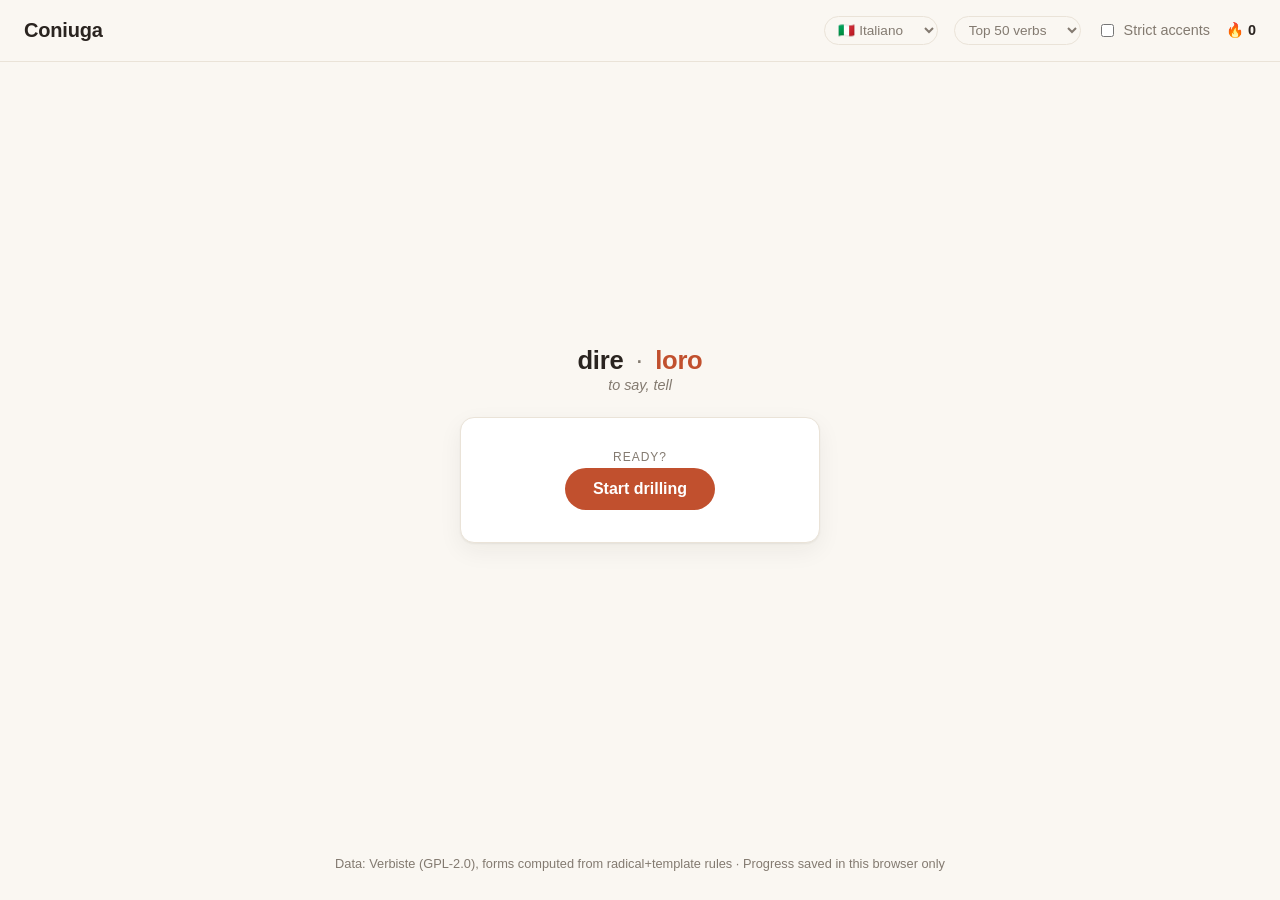
==== coniuga-standalone.html @ b165ce9a "Add Italian drill, verb-list-size tiers, and language dropdown - Italian: new data pipeline from Ver" ====
<!DOCTYPE html>
<html lang="en">
<head>
<meta charset="UTF-8">
<meta name="viewport" content="width=device-width, initial-scale=1.0">
<title>Coniuga — Italian Verb Drill</title>
<style>
:root {
  --bg: #faf7f2;
  --card: #ffffff;
  --ink: #2a2420;
  --muted: #837a70;
  --accent: #c1502e;
  --accent-ink: #ffffff;
  --good: #2f7d4f;
  --bad: #c1402e;
  --border: #eae3d8;
  --radius: 14px;
  --shadow: 0 1px 2px rgba(40,30,20,0.06), 0 8px 24px rgba(40,30,20,0.06);
}

@media (prefers-color-scheme: dark) {
  :root {
    --bg: #1c1815;
    --card: #262019;
    --ink: #f1ebe2;
    --muted: #a89a89;
    --accent: #e08a5c;
    --accent-ink: #221a12;
    --good: #6fbf8b;
    --bad: #e0725c;
    --border: #3a3128;
    --shadow: 0 1px 2px rgba(0,0,0,0.3), 0 8px 24px rgba(0,0,0,0.3);
  }
}

* { box-sizing: border-box; }

body {
  margin: 0;
  font-family: -apple-system, "Segoe UI", Roboto, Helvetica, Arial, sans-serif;
  background: var(--bg);
  color: var(--ink);
  min-height: 100vh;
  min-height: 100dvh;
  display: flex;
  flex-direction: column;
}

.topbar {
  display: flex;
  align-items: center;
  justify-content: space-between;
  padding: 1rem 1.5rem;
  border-bottom: 1px solid var(--border);
}

.topbar h1 {
  font-size: 1.25rem;
  margin: 0;
  letter-spacing: -0.01em;
}

.topbar-controls {
  display: flex;
  flex-wrap: wrap;
  align-items: center;
  justify-content: flex-end;
  gap: 0.5rem 1rem;
  font-size: 0.9rem;
}

.strict-toggle {
  display: flex;
  align-items: center;
  gap: 0.4rem;
  color: var(--muted);
  cursor: pointer;
  user-select: none;
}

.lang-switch,
.tier-select {
  color: var(--muted);
  background: transparent;
  border: 1px solid var(--border);
  border-radius: 999px;
  padding: 0.3rem 0.6rem;
  font-size: 0.85rem;
  font-family: inherit;
  cursor: pointer;
}

.lang-switch:hover,
.tier-select:hover {
  color: var(--accent);
  border-color: var(--accent);
}

.streak {
  font-weight: 600;
}

main#app {
  flex: 1;
  display: flex;
  align-items: center;
  justify-content: center;
  padding: 1.5rem;
}

@media (max-width: 600px) {
  main#app {
    align-items: flex-start;
    /* Anchoring near the top (instead of vertically centering) means the
       keyboard shrinking the viewport doesn't re-center everything and
       cause a jump. The extra top padding leaves room for the feedback
       banner, which floats above the header. */
    padding-top: 4.5rem;
  }
}

.stage {
  width: 100%;
  display: flex;
  flex-direction: column;
  align-items: center;
  gap: 1.5rem;
}

.session-header {
  position: relative;
  z-index: 2;
  width: 100%;
  max-width: 360px;
  text-align: center;
}

.header-main {
  font-size: 1.6rem;
  font-weight: 700;
  letter-spacing: -0.01em;
}

.header-dot {
  color: var(--muted);
  font-weight: 400;
  margin: 0 0.35rem;
}

#headerPronoun {
  color: var(--accent);
}

.header-english {
  font-size: 0.9rem;
  font-style: italic;
  margin-top: 0.15rem;
}

.card-wrap {
  position: relative;
  z-index: 1;
  width: 100%;
  max-width: 360px;
}

.card {
  background: var(--card);
  border: 1px solid var(--border);
  border-radius: var(--radius);
  box-shadow: var(--shadow);
  padding: 2rem 1.75rem;
  width: 100%;
  text-align: center;
}

.card.enter {
  animation: card-enter 0.32s ease both;
}

@keyframes card-enter {
  from {
    opacity: 0;
    transform: translateY(10px) scale(0.98);
  }
  to {
    opacity: 1;
    transform: translateY(0) scale(1);
  }
}

.eyebrow {
  text-transform: uppercase;
  letter-spacing: 0.08em;
  font-size: 0.75rem;
  color: var(--muted);
  margin: 0 0 0.25rem;
}

.card h2 {
  margin: 0 0 1.25rem;
  font-size: 2rem;
}

.muted { color: var(--muted); }
.small { font-size: 0.8rem; }

button.primary {
  background: var(--accent);
  color: var(--accent-ink);
  border: none;
  border-radius: 999px;
  padding: 0.75rem 1.75rem;
  font-size: 1rem;
  font-weight: 600;
  cursor: pointer;
  transition: transform 0.08s ease;
}

button.primary:hover { transform: translateY(-1px); }
button.primary:active { transform: translateY(0); }

#tenseLabel {
  font-size: 1.1rem;
  font-weight: 700;
  color: var(--ink);
  letter-spacing: 0;
  margin-bottom: 1.5rem;
}

#answerForm {
  display: flex;
  flex-direction: column;
  gap: 0.75rem;
}

#answerInput {
  width: 100%;
  font-size: 1.25rem;
  padding: 0.75rem 1rem;
  border-radius: 10px;
  border: 1px solid var(--border);
  background: var(--bg);
  color: var(--ink);
  text-align: center;
}

#checkBtn {
  width: 100%;
}

#answerInput:focus {
  outline: 2px solid var(--accent);
  outline-offset: 1px;
}

.feedback {
  position: absolute;
  left: 0;
  right: 0;
  top: 0;
  z-index: 0;
  padding: 0.85rem 1rem;
  border-radius: 10px;
  font-size: 1rem;
  font-weight: 600;
  text-align: center;
  box-shadow: var(--shadow);
}

/* Rests translated up by its own height + a 12px gap, so it always clears
   the header regardless of the header's rendered height. Starts at
   translateY(0) — flush with (behind) the header, since the header has a
   higher z-index — then rises to its resting spot above it. */
.feedback:not(.hidden) {
  animation: feedback-in 0.32s ease both;
}

@keyframes feedback-in {
  from {
    opacity: 0;
    transform: translateY(0);
  }
  60% {
    opacity: 1;
  }
  to {
    opacity: 1;
    transform: translateY(calc(-100% - 12px));
  }
}

.feedback.correct {
  background: color-mix(in srgb, var(--good) 22%, var(--card));
  color: var(--good);
}

.feedback.incorrect {
  background: color-mix(in srgb, var(--bad) 22%, var(--card));
  color: var(--bad);
}

.feedback .correction {
  display: block;
  font-weight: 400;
  color: var(--muted);
  margin-top: 0.35rem;
  font-size: 0.9rem;
}

.progress-dots {
  display: flex;
  justify-content: center;
  gap: 0.4rem;
  margin-top: 1.5rem;
}

.dot {
  width: 9px;
  height: 9px;
  border-radius: 50%;
  background: var(--border);
}

.dot.done-correct { background: var(--good); }
.dot.done-incorrect { background: var(--bad); }
.dot.current { background: var(--accent); }

.hidden { display: none !important; }

footer {
  text-align: center;
  padding: 1rem;
}
</style>
</head>
<body>
  <header class="topbar">
    <h1>Coniuga</h1>
    <div class="topbar-controls">
      <select id="langSwitch" class="lang-switch" aria-label="Language">
        <option value="index.html">🇪🇸 Español</option>
        <option value="index.fr.html">🇫🇷 Français</option>
        <option value="index.it.html" selected>🇮🇹 Italiano</option>
      </select>
      <select id="verbListSize" class="tier-select" aria-label="Verb list size">
        <option value="20">Top 20 verbs</option>
        <option value="50" selected>Top 50 verbs</option>
        <option value="100">Top 100 verbs</option>
      </select>
      <label class="strict-toggle">
        <input type="checkbox" id="strictAccents">
        Strict accents
      </label>
      <span id="streak" class="streak" title="Current correct streak">🔥 0</span>
    </div>
  </header>

  <main id="app">
    <div class="stage">
      <div class="session-header">
        <div id="feedback" class="feedback hidden"></div>
        <div class="header-main">
          <span id="headerVerb"></span>
          <span class="header-dot">·</span>
          <span id="headerPronoun"></span>
        </div>
        <div id="headerEnglish" class="header-english muted"></div>
      </div>

      <div class="card-wrap">
        <section id="roundIntro" class="card">
          <p class="eyebrow">Ready?</p>
          <button id="startRoundBtn" class="primary">Start drilling</button>
        </section>

        <section id="drill" class="card hidden">
          <p class="eyebrow" id="tenseLabel">Presente</p>
          <form id="answerForm" autocomplete="off">
            <input id="answerInput" type="text" placeholder="Type the conjugation…" autocomplete="off" autocapitalize="off" spellcheck="false">
            <button type="submit" class="primary" id="checkBtn">Check</button>
          </form>
          <div class="progress-dots" id="progressDots"></div>
        </section>

        <section id="roundSummary" class="card hidden">
          <h2>Round complete</h2>
          <p id="summaryLine" class="muted"></p>
          <button id="nextRoundBtn" class="primary">Next verb</button>
        </section>
      </div>
    </div>
  </main>

  <footer>
    <p class="muted small">Data: Verbiste (GPL-2.0), forms computed from radical+template rules · Progress saved in this browser only</p>
  </footer>


<script>
window.EMBEDDED_VERB_DATA = {"generatedFrom":"Verbiste (github.com/RemiCardona/verbiste, GPL-2.0) - forms computed from radical+template rules","verbs":[{"infinitive":"essere","english":"to be","rank":1,"gerund":"essendo","participle":"stato","forms":{"Indicativo":{"Presente":{"1s":"sono","2s":"sei","3s":"è","1p":"siamo","2p":"siete","3p":"sono"},"Imperfetto":{"1s":"ero","2s":"eri","3s":"era","1p":"eravamo","2p":"eravate","3p":"erano"},"Futuro":{"1s":"sarò","2s":"sarai","3s":"sarà","1p":"saremo","2p":"sarete","3p":"saranno"},"Condizionale":{"1s":"sarei","2s":"saresti","3s":"sarebbe","1p":"saremmo","2p":"sareste","3p":"sarebbero"},"Passato prossimo":{"1s":"sono stato","2s":"sei stato","3s":"è stato","1p":"siamo stati","2p":"siete stati","3p":"sono stati"}}}},{"infinitive":"avere","english":"to have","rank":2,"gerund":"avendo","participle":"avuto","forms":{"Indicativo":{"Presente":{"1s":"ho","2s":"hai","3s":"ha","1p":"abbiamo","2p":"avete","3p":"hanno"},"Imperfetto":{"1s":"avevo","2s":"avevi","3s":"aveva","1p":"avevamo","2p":"avevate","3p":"avevano"},"Futuro":{"1s":"avrò","2s":"avrai","3s":"avrà","1p":"avremo","2p":"avrete","3p":"avranno"},"Condizionale":{"1s":"avrei","2s":"avresti","3s":"avrebbe","1p":"avremmo","2p":"avreste","3p":"avrebbero"},"Passato prossimo":{"1s":"ho avuto","2s":"hai avuto","3s":"ha avuto","1p":"abbiamo avuto","2p":"avete avuto","3p":"hanno avuto"}}}},{"infinitive":"fare","english":"to do, make","rank":3,"gerund":"facendo","participle":"fatto","forms":{"Indicativo":{"Presente":{"1s":"faccio","2s":"fai","3s":"fa","1p":"facciamo","2p":"fate","3p":"fanno"},"Imperfetto":{"1s":"facevo","2s":"facevi","3s":"faceva","1p":"facevamo","2p":"facevate","3p":"facevano"},"Futuro":{"1s":"farò","2s":"farai","3s":"farà","1p":"faremo","2p":"farete","3p":"faranno"},"Condizionale":{"1s":"farei","2s":"faresti","3s":"farebbe","1p":"faremmo","2p":"fareste","3p":"farebbero"},"Passato prossimo":{"1s":"ho fatto","2s":"hai fatto","3s":"ha fatto","1p":"abbiamo fatto","2p":"avete fatto","3p":"hanno fatto"}}}},{"infinitive":"andare","english":"to go","rank":4,"gerund":"andando","participle":"andato","forms":{"Indicativo":{"Presente":{"1s":"vado","2s":"vai","3s":"va","1p":"andiamo","2p":"andate","3p":"vanno"},"Imperfetto":{"1s":"andavo","2s":"andavi","3s":"andava","1p":"andavamo","2p":"andavate","3p":"andavano"},"Futuro":{"1s":"andrò","2s":"andrai","3s":"andrà","1p":"andremo","2p":"andrete","3p":"andranno"},"Condizionale":{"1s":"andrei","2s":"andresti","3s":"andrebbe","1p":"andremmo","2p":"andreste","3p":"andrebbero"},"Passato prossimo":{"1s":"sono andato","2s":"sei andato","3s":"è andato","1p":"siamo andati","2p":"siete andati","3p":"sono andati"}}}},{"infinitive":"potere","english":"to be able to, can","rank":5,"gerund":"potendo","participle":"potuto","forms":{"Indicativo":{"Presente":{"1s":"posso","2s":"puoi","3s":"può","1p":"possiamo","2p":"potete","3p":"possono"},"Imperfetto":{"1s":"potevo","2s":"potevi","3s":"poteva","1p":"potevamo","2p":"potevate","3p":"potevano"},"Futuro":{"1s":"potrò","2s":"potrai","3s":"potrà","1p":"potremo","2p":"potrete","3p":"potranno"},"Condizionale":{"1s":"potrei","2s":"potresti","3s":"potrebbe","1p":"potremmo","2p":"potreste","3p":"potrebbero"},"Passato prossimo":{"1s":"ho potuto","2s":"hai potuto","3s":"ha potuto","1p":"abbiamo potuto","2p":"avete potuto","3p":"hanno potuto"}}}},{"infinitive":"volere","english":"to want","rank":6,"gerund":"volendo","participle":"voluto","forms":{"Indicativo":{"Presente":{"1s":"voglio","2s":"vuoi","3s":"vuole","1p":"vogliamo","2p":"volete","3p":"vogliono"},"Imperfetto":{"1s":"volevo","2s":"volevi","3s":"voleva","1p":"volevamo","2p":"volevate","3p":"volevano"},"Futuro":{"1s":"vvorrò","2s":"vvorrai","3s":"vvorrà","1p":"vvorremo","2p":"vvorrete","3p":"vvorranno"},"Condizionale":{"1s":"vorrei","2s":"vorresti","3s":"vorrebbe","1p":"vorremmo","2p":"vorreste","3p":"vorrebbero"},"Passato prossimo":{"1s":"ho voluto","2s":"hai voluto","3s":"ha voluto","1p":"abbiamo voluto","2p":"avete voluto","3p":"hanno voluto"}}}},{"infinitive":"dovere","english":"to have to, must","rank":7,"gerund":"dovendo","participle":"dovuto","forms":{"Indicativo":{"Presente":{"1s":"devo","2s":"devi","3s":"deve","1p":"dobbiamo","2p":"dovete","3p":"devono"},"Imperfetto":{"1s":"dovevo","2s":"dovevi","3s":"doveva","1p":"dovevamo","2p":"dovevate","3p":"dovevano"},"Futuro":{"1s":"dovrò","2s":"dovrai","3s":"dovrà","1p":"dovremo","2p":"dovrete","3p":"dovranno"},"Condizionale":{"1s":"dovrei","2s":"dovresti","3s":"dovrebbe","1p":"dovremmo","2p":"dovreste","3p":"dovrebbero"},"Passato prossimo":{"1s":"ho dovuto","2s":"hai dovuto","3s":"ha dovuto","1p":"abbiamo dovuto","2p":"avete dovuto","3p":"hanno dovuto"}}}},{"infinitive":"sapere","english":"to know (a fact)","rank":8,"gerund":"sapendo","participle":"saputo","forms":{"Indicativo":{"Presente":{"1s":"so","2s":"sai","3s":"sa","1p":"sappiamo","2p":"sapete","3p":"sanno"},"Imperfetto":{"1s":"sapevo","2s":"sapevi","3s":"sapeva","1p":"sapevamo","2p":"sapevate","3p":"sapevano"},"Futuro":{"1s":"saprò","2s":"saprai","3s":"saprà","1p":"sapremo","2p":"saprete","3p":"sapranno"},"Condizionale":{"1s":"saprei","2s":"sapresti","3s":"saprebbe","1p":"sapremmo","2p":"sapreste","3p":"saprebbero"},"Passato prossimo":{"1s":"ho saputo","2s":"hai saputo","3s":"ha saputo","1p":"abbiamo saputo","2p":"avete saputo","3p":"hanno saputo"}}}},{"infinitive":"dire","english":"to say, tell","rank":9,"gerund":"dicendo","participle":"detto","forms":{"Indicativo":{"Presente":{"1s":"dico","2s":"dici","3s":"dice","1p":"diciamo","2p":"dite","3p":"dicono"},"Imperfetto":{"1s":"dicevo","2s":"dicevi","3s":"diceva","1p":"dicevamo","2p":"dicevate","3p":"dicevano"},"Futuro":{"1s":"dirò","2s":"dirai","3s":"dirà","1p":"diremo","2p":"direte","3p":"diranno"},"Condizionale":{"1s":"direi","2s":"diresti","3s":"direbbe","1p":"diremmo","2p":"direste","3p":"direbbero"},"Passato prossimo":{"1s":"ho detto","2s":"hai detto","3s":"ha detto","1p":"abbiamo detto","2p":"avete detto","3p":"hanno detto"}}}},{"infinitive":"dare","english":"to give","rank":10,"gerund":"dando","participle":"dato","forms":{"Indicativo":{"Presente":{"1s":"do","2s":"dai","3s":"dà","1p":"diamo","2p":"date","3p":"dànno"},"Imperfetto":{"1s":"davo","2s":"davi","3s":"dava","1p":"davamo","2p":"davate","3p":"davano"},"Futuro":{"1s":"darò","2s":"darai","3s":"darà","1p":"daremo","2p":"darete","3p":"daranno"},"Condizionale":{"1s":"darei","2s":"daresti","3s":"darebbe","1p":"daremmo","2p":"dareste","3p":"darebbero"},"Passato prossimo":{"1s":"ho dato","2s":"hai dato","3s":"ha dato","1p":"abbiamo dato","2p":"avete dato","3p":"hanno dato"}}}},{"infinitive":"stare","english":"to stay, be (state)","rank":11,"gerund":"stando","participle":"stato","forms":{"Indicativo":{"Presente":{"1s":"sto","2s":"stai","3s":"sta","1p":"stiamo","2p":"state","3p":"stanno"},"Imperfetto":{"1s":"stavo","2s":"stavi","3s":"stava","1p":"stavamo","2p":"stavate","3p":"stavano"},"Futuro":{"1s":"starò","2s":"starai","3s":"starà","1p":"staremo","2p":"starete","3p":"staranno"},"Condizionale":{"1s":"starei","2s":"staresti","3s":"starebbe","1p":"staremmo","2p":"stareste","3p":"starebbero"},"Passato prossimo":{"1s":"ho stato","2s":"hai stato","3s":"ha stato","1p":"abbiamo stato","2p":"avete stato","3p":"hanno stato"}}}},{"infinitive":"vedere","english":"to see","rank":12,"gerund":"vedendo","participle":"veduto","forms":{"Indicativo":{"Presente":{"1s":"vedo","2s":"vedi","3s":"vede","1p":"vediamo","2p":"vedete","3p":"vedono"},"Imperfetto":{"1s":"vedevo","2s":"vedevi","3s":"vedeva","1p":"vedevamo","2p":"vedevate","3p":"vedevano"},"Futuro":{"1s":"vederò","2s":"vederai","3s":"vederà","1p":"vederemo","2p":"vederete","3p":"vederanno"},"Condizionale":{"1s":"vedrei","2s":"vedresti","3s":"vedrebbe","1p":"vedremmo","2p":"vedreste","3p":"vedrebbero"},"Passato prossimo":{"1s":"ho veduto","2s":"hai veduto","3s":"ha veduto","1p":"abbiamo veduto","2p":"avete veduto","3p":"hanno veduto"}}}},{"infinitive":"venire","english":"to come","rank":13,"gerund":"venendo","participle":"venuto","forms":{"Indicativo":{"Presente":{"1s":"vengo","2s":"vieni","3s":"viene","1p":"veniamo","2p":"venite","3p":"vengono"},"Imperfetto":{"1s":"venivo","2s":"venivi","3s":"veniva","1p":"venivamo","2p":"venivate","3p":"venivano"},"Futuro":{"1s":"verrò","2s":"verrai","3s":"verrà","1p":"verremo","2p":"verrete","3p":"verranno"},"Condizionale":{"1s":"verrei","2s":"verresti","3s":"verrebbe","1p":"verremmo","2p":"verreste","3p":"verrebbero"},"Passato prossimo":{"1s":"sono venuto","2s":"sei venuto","3s":"è venuto","1p":"siamo venuti","2p":"siete venuti","3p":"sono venuti"}}}},{"infinitive":"uscire","english":"to go out, leave","rank":14,"gerund":"uscendo","participle":"uscito","forms":{"Indicativo":{"Presente":{"1s":"esco","2s":"esci","3s":"esce","1p":"usciamo","2p":"uscite","3p":"escono"},"Imperfetto":{"1s":"uscivo","2s":"uscivi","3s":"usciva","1p":"uscivamo","2p":"uscivate","3p":"uscivano"},"Futuro":{"1s":"uscirò","2s":"uscirai","3s":"uscirà","1p":"usciremo","2p":"uscirete","3p":"usciranno"},"Condizionale":{"1s":"uscirei","2s":"usciresti","3s":"uscirebbe","1p":"usciremmo","2p":"uscireste","3p":"uscirebbero"},"Passato prossimo":{"1s":"sono uscito","2s":"sei uscito","3s":"è uscito","1p":"siamo usciti","2p":"siete usciti","3p":"sono usciti"}}}},{"infinitive":"parlare","english":"to speak","rank":15,"gerund":"parlando","participle":"parlato","forms":{"Indicativo":{"Presente":{"1s":"parlo","2s":"parli","3s":"parla","1p":"parliamo","2p":"parlate","3p":"parlano"},"Imperfetto":{"1s":"parlavo","2s":"parlavi","3s":"parlava","1p":"parlavamo","2p":"parlavate","3p":"parlavano"},"Futuro":{"1s":"parlerò","2s":"parlerai","3s":"parlerà","1p":"parleremo","2p":"parlerete","3p":"parleranno"},"Condizionale":{"1s":"parlerei","2s":"parleresti","3s":"parlerebbe","1p":"parleremmo","2p":"parlereste","3p":"parlerebbero"},"Passato prossimo":{"1s":"ho parlato","2s":"hai parlato","3s":"ha parlato","1p":"abbiamo parlato","2p":"avete parlato","3p":"hanno parlato"}}}},{"infinitive":"mettere","english":"to put, place","rank":16,"gerund":"mettendo","participle":"messo","forms":{"Indicativo":{"Presente":{"1s":"metto","2s":"metti","3s":"mette","1p":"mettiamo","2p":"mettete","3p":"mettono"},"Imperfetto":{"1s":"mettevo","2s":"mettevi","3s":"metteva","1p":"mettevamo","2p":"mettevate","3p":"mettevano"},"Futuro":{"1s":"metterò","2s":"metterai","3s":"metterà","1p":"metteremo","2p":"metterete","3p":"metteranno"},"Condizionale":{"1s":"metterei","2s":"metteresti","3s":"metterebbe","1p":"metteremmo","2p":"mettereste","3p":"metterebbero"},"Passato prossimo":{"1s":"ho messo","2s":"hai messo","3s":"ha messo","1p":"abbiamo messo","2p":"avete messo","3p":"hanno messo"}}}},{"infinitive":"prendere","english":"to take","rank":17,"gerund":"prendendo","participle":"preso","forms":{"Indicativo":{"Presente":{"1s":"prendo","2s":"prendi","3s":"prende","1p":"prendiamo","2p":"prendete","3p":"prendono"},"Imperfetto":{"1s":"prendevo","2s":"prendevi","3s":"prendeva","1p":"prendevamo","2p":"prendevate","3p":"prendevano"},"Futuro":{"1s":"prenderò","2s":"prenderai","3s":"prenderà","1p":"prenderemo","2p":"prenderete","3p":"prenderanno"},"Condizionale":{"1s":"prenderei","2s":"prenderesti","3s":"prenderebbe","1p":"prenderemmo","2p":"prendereste","3p":"prenderebbero"},"Passato prossimo":{"1s":"ho preso","2s":"hai preso","3s":"ha preso","1p":"abbiamo preso","2p":"avete preso","3p":"hanno preso"}}}},{"infinitive":"credere","english":"to believe","rank":18,"gerund":"credendo","participle":"creduto","forms":{"Indicativo":{"Presente":{"1s":"credo","2s":"credi","3s":"crede","1p":"crediamo","2p":"credete","3p":"credono"},"Imperfetto":{"1s":"credevo","2s":"credevi","3s":"credeva","1p":"credevamo","2p":"credevate","3p":"credevano"},"Futuro":{"1s":"crederò","2s":"crederai","3s":"crederà","1p":"crederemo","2p":"crederete","3p":"crederanno"},"Condizionale":{"1s":"crederei","2s":"crederesti","3s":"crederebbe","1p":"crederemmo","2p":"credereste","3p":"crederebbero"},"Passato prossimo":{"1s":"ho creduto","2s":"hai creduto","3s":"ha creduto","1p":"abbiamo creduto","2p":"avete creduto","3p":"hanno creduto"}}}},{"infinitive":"sentire","english":"to feel, hear","rank":19,"gerund":"sentendo","participle":"sentito","forms":{"Indicativo":{"Presente":{"1s":"sento","2s":"senti","3s":"sente","1p":"sentiamo","2p":"sentite","3p":"sentono"},"Imperfetto":{"1s":"sentivo","2s":"sentivi","3s":"sentiva","1p":"sentivamo","2p":"sentivate","3p":"sentivano"},"Futuro":{"1s":"sentirò","2s":"sentirai","3s":"sentirà","1p":"sentiremo","2p":"sentirete","3p":"sentiranno"},"Condizionale":{"1s":"sentirei","2s":"sentiresti","3s":"sentirebbe","1p":"sentiremmo","2p":"sentireste","3p":"sentirebbero"},"Passato prossimo":{"1s":"ho sentito","2s":"hai sentito","3s":"ha sentito","1p":"abbiamo sentito","2p":"avete sentito","3p":"hanno sentito"}}}},{"infinitive":"capire","english":"to understand","rank":20,"gerund":"capendo","participle":"capito","forms":{"Indicativo":{"Presente":{"1s":"capisco","2s":"capisci","3s":"capisce","1p":"capiamo","2p":"capite","3p":"capiscono"},"Imperfetto":{"1s":"capivo","2s":"capivi","3s":"capiva","1p":"capivamo","2p":"capivate","3p":"capivano"},"Futuro":{"1s":"capirò","2s":"capirai","3s":"capirà","1p":"capiremo","2p":"capirete","3p":"capiranno"},"Condizionale":{"1s":"capirei","2s":"capiresti","3s":"capirebbe","1p":"capiremmo","2p":"capireste","3p":"capirebbero"},"Passato prossimo":{"1s":"ho capito","2s":"hai capito","3s":"ha capito","1p":"abbiamo capito","2p":"avete capito","3p":"hanno capito"}}}},{"infinitive":"accendere","english":"to turn on, light","rank":21,"gerund":"accendendo","participle":"acceso","forms":{"Indicativo":{"Presente":{"1s":"accendo","2s":"accendi","3s":"accende","1p":"accendiamo","2p":"accendete","3p":"accendono"},"Imperfetto":{"1s":"accendevo","2s":"accendevi","3s":"accendeva","1p":"accendevamo","2p":"accendevate","3p":"accendevano"},"Futuro":{"1s":"accenderò","2s":"accenderai","3s":"accenderà","1p":"accenderemo","2p":"accenderete","3p":"accenderanno"},"Condizionale":{"1s":"accenderei","2s":"accenderesti","3s":"accenderebbe","1p":"accenderemmo","2p":"accendereste","3p":"accenderebbero"},"Passato prossimo":{"1s":"ho acceso","2s":"hai acceso","3s":"ha acceso","1p":"abbiamo acceso","2p":"avete acceso","3p":"hanno acceso"}}}},{"infinitive":"tenere","english":"to hold, keep","rank":22,"gerund":"tenendo","participle":"tenuto","forms":{"Indicativo":{"Presente":{"1s":"tengo","2s":"tieni","3s":"tiene","1p":"teniamo","2p":"tenete","3p":"tengono"},"Imperfetto":{"1s":"tenevo","2s":"tenevi","3s":"teneva","1p":"tenevamo","2p":"tenevate","3p":"tenevano"},"Futuro":{"1s":"terrò","2s":"terrai","3s":"terrà","1p":"terremo","2p":"terrete","3p":"terranno"},"Condizionale":{"1s":"terrei","2s":"terresti","3s":"terrebbe","1p":"terremmo","2p":"terreste","3p":"terrebbero"},"Passato prossimo":{"1s":"ho tenuto","2s":"hai tenuto","3s":"ha tenuto","1p":"abbiamo tenuto","2p":"avete tenuto","3p":"hanno tenuto"}}}},{"infinitive":"tornare","english":"to return, go back","rank":23,"gerund":"tornando","participle":"tornato","forms":{"Indicativo":{"Presente":{"1s":"torno","2s":"torni","3s":"torna","1p":"torniamo","2p":"tornate","3p":"tornano"},"Imperfetto":{"1s":"tornavo","2s":"tornavi","3s":"tornava","1p":"tornavamo","2p":"tornavate","3p":"tornavano"},"Futuro":{"1s":"tornerò","2s":"tornerai","3s":"tornerà","1p":"torneremo","2p":"tornerete","3p":"torneranno"},"Condizionale":{"1s":"tornerei","2s":"torneresti","3s":"tornerebbe","1p":"torneremmo","2p":"tornereste","3p":"tornerebbero"},"Passato prossimo":{"1s":"sono tornato","2s":"sei tornato","3s":"è tornato","1p":"siamo tornati","2p":"siete tornati","3p":"sono tornati"}}}},{"infinitive":"arrivare","english":"to arrive","rank":24,"gerund":"arrivando","participle":"arrivato","forms":{"Indicativo":{"Presente":{"1s":"arrivo","2s":"arrivi","3s":"arriva","1p":"arriviamo","2p":"arrivate","3p":"arrivano"},"Imperfetto":{"1s":"arrivavo","2s":"arrivavi","3s":"arrivava","1p":"arrivavamo","2p":"arrivavate","3p":"arrivavano"},"Futuro":{"1s":"arriverò","2s":"arriverai","3s":"arriverà","1p":"arriveremo","2p":"arriverete","3p":"arriveranno"},"Condizionale":{"1s":"arriverei","2s":"arriveresti","3s":"arriverebbe","1p":"arriveremmo","2p":"arrivereste","3p":"arriverebbero"},"Passato prossimo":{"1s":"sono arrivato","2s":"sei arrivato","3s":"è arrivato","1p":"siamo arrivati","2p":"siete arrivati","3p":"sono arrivati"}}}},{"infinitive":"entrare","english":"to enter","rank":25,"gerund":"entrando","participle":"entrato","forms":{"Indicativo":{"Presente":{"1s":"entro","2s":"entri","3s":"entra","1p":"entriamo","2p":"entrate","3p":"entrano"},"Imperfetto":{"1s":"entravo","2s":"entravi","3s":"entrava","1p":"entravamo","2p":"entravate","3p":"entravano"},"Futuro":{"1s":"entrerò","2s":"entrerai","3s":"entrerà","1p":"entreremo","2p":"entrerete","3p":"entreranno"},"Condizionale":{"1s":"entrerei","2s":"entreresti","3s":"entrerebbe","1p":"entreremmo","2p":"entrereste","3p":"entrerebbero"},"Passato prossimo":{"1s":"sono entrato","2s":"sei entrato","3s":"è entrato","1p":"siamo entrati","2p":"siete entrati","3p":"sono entrati"}}}},{"infinitive":"cercare","english":"to look for","rank":26,"gerund":"cercando","participle":"cercato","forms":{"Indicativo":{"Presente":{"1s":"cerco","2s":"cerchi","3s":"cerca","1p":"cerchiamo","2p":"cercate","3p":"cercano"},"Imperfetto":{"1s":"cercavo","2s":"cercavi","3s":"cercava","1p":"cercavamo","2p":"cercavate","3p":"cercavano"},"Futuro":{"1s":"cercherò","2s":"cercherai","3s":"cercherà","1p":"cercheremo","2p":"cercherete","3p":"cercheranno"},"Condizionale":{"1s":"cercherei","2s":"cercheresti","3s":"cercherebbe","1p":"cercheremmo","2p":"cerchereste","3p":"cercherebbero"},"Passato prossimo":{"1s":"ho cercato","2s":"hai cercato","3s":"ha cercato","1p":"abbiamo cercato","2p":"avete cercato","3p":"hanno cercato"}}}},{"infinitive":"trovare","english":"to find","rank":27,"gerund":"trovando","participle":"trovato","forms":{"Indicativo":{"Presente":{"1s":"trovo","2s":"trovi","3s":"trova","1p":"troviamo","2p":"trovate","3p":"trovano"},"Imperfetto":{"1s":"trovavo","2s":"trovavi","3s":"trovava","1p":"trovavamo","2p":"trovavate","3p":"trovavano"},"Futuro":{"1s":"troverò","2s":"troverai","3s":"troverà","1p":"troveremo","2p":"troverete","3p":"troveranno"},"Condizionale":{"1s":"troverei","2s":"troveresti","3s":"troverebbe","1p":"troveremmo","2p":"trovereste","3p":"troverebbero"},"Passato prossimo":{"1s":"ho trovato","2s":"hai trovato","3s":"ha trovato","1p":"abbiamo trovato","2p":"avete trovato","3p":"hanno trovato"}}}},{"infinitive":"pensare","english":"to think","rank":28,"gerund":"pensando","participle":"pensato","forms":{"Indicativo":{"Presente":{"1s":"penso","2s":"pensi","3s":"pensa","1p":"pensiamo","2p":"pensate","3p":"pensano"},"Imperfetto":{"1s":"pensavo","2s":"pensavi","3s":"pensava","1p":"pensavamo","2p":"pensavate","3p":"pensavano"},"Futuro":{"1s":"penserò","2s":"penserai","3s":"penserà","1p":"penseremo","2p":"penserete","3p":"penseranno"},"Condizionale":{"1s":"penserei","2s":"penseresti","3s":"penserebbe","1p":"penseremmo","2p":"pensereste","3p":"penserebbero"},"Passato prossimo":{"1s":"ho pensato","2s":"hai pensato","3s":"ha pensato","1p":"abbiamo pensato","2p":"avete pensato","3p":"hanno pensato"}}}},{"infinitive":"lasciare","english":"to leave, let","rank":29,"gerund":"lasciando","participle":"lasciato","forms":{"Indicativo":{"Presente":{"1s":"lascio","2s":"lasci","3s":"lascia","1p":"lasciamo","2p":"lasciate","3p":"lasciano"},"Imperfetto":{"1s":"lasciavo","2s":"lasciavi","3s":"lasciava","1p":"lasciavamo","2p":"lasciavate","3p":"lasciavano"},"Futuro":{"1s":"lascerò","2s":"lascerai","3s":"lascerà","1p":"lasceremo","2p":"lascerete","3p":"lasceranno"},"Condizionale":{"1s":"lascerei","2s":"lasceresti","3s":"lascerebbe","1p":"lasceremmo","2p":"lascereste","3p":"lascerebbero"},"Passato prossimo":{"1s":"ho lasciato","2s":"hai lasciato","3s":"ha lasciato","1p":"abbiamo lasciato","2p":"avete lasciato","3p":"hanno lasciato"}}}},{"infinitive":"chiedere","english":"to ask","rank":30,"gerund":"chiedendo","participle":"chieso","forms":{"Indicativo":{"Presente":{"1s":"chiedo","2s":"chiedi","3s":"chiede","1p":"chiediamo","2p":"chiedete","3p":"chiedonno"},"Imperfetto":{"1s":"chiedevo","2s":"chiedevi","3s":"chiedeva","1p":"chiedevamo","2p":"chiedevate","3p":"chiedevano"},"Futuro":{"1s":"chiederò","2s":"chiederai","3s":"chiederà","1p":"chiederemo","2p":"chiederete","3p":"chiederanno"},"Condizionale":{"1s":"chiederei","2s":"chiederesti","3s":"chiederebbe","1p":"chiederemmo","2p":"chiedereste","3p":"chiederebbero"},"Passato prossimo":{"1s":"ho chieso","2s":"hai chieso","3s":"ha chieso","1p":"abbiamo chieso","2p":"avete chieso","3p":"hanno chieso"}}}},{"infinitive":"rispondere","english":"to answer","rank":31,"gerund":"rispondendo","participle":"risposto","forms":{"Indicativo":{"Presente":{"1s":"rispondo","2s":"rispondi","3s":"risponde","1p":"rispondiamo","2p":"rispondete","3p":"rispondono"},"Imperfetto":{"1s":"rispondevo","2s":"rispondevi","3s":"rispondeva","1p":"rispondevamo","2p":"rispondevate","3p":"rispondevano"},"Futuro":{"1s":"risponderò","2s":"risponderai","3s":"risponderà","1p":"risponderemo","2p":"risponderete","3p":"risponderanno"},"Condizionale":{"1s":"risponderei","2s":"risponderesti","3s":"risponderebbe","1p":"risponderemmo","2p":"rispondereste","3p":"risponderebbero"},"Passato prossimo":{"1s":"ho risposto","2s":"hai risposto","3s":"ha risposto","1p":"abbiamo risposto","2p":"avete risposto","3p":"hanno risposto"}}}},{"infinitive":"portare","english":"to bring, carry","rank":32,"gerund":"portando","participle":"portato","forms":{"Indicativo":{"Presente":{"1s":"porto","2s":"porti","3s":"porta","1p":"portiamo","2p":"portate","3p":"portano"},"Imperfetto":{"1s":"portavo","2s":"portavi","3s":"portava","1p":"portavamo","2p":"portavate","3p":"portavano"},"Futuro":{"1s":"porterò","2s":"porterai","3s":"porterà","1p":"porteremo","2p":"porterete","3p":"porteranno"},"Condizionale":{"1s":"porterei","2s":"porteresti","3s":"porterebbe","1p":"porteremmo","2p":"portereste","3p":"porterebbero"},"Passato prossimo":{"1s":"ho portato","2s":"hai portato","3s":"ha portato","1p":"abbiamo portato","2p":"avete portato","3p":"hanno portato"}}}},{"infinitive":"guardare","english":"to watch, look at","rank":33,"gerund":"guardando","participle":"guardato","forms":{"Indicativo":{"Presente":{"1s":"guardo","2s":"guardi","3s":"guarda","1p":"guardiamo","2p":"guardate","3p":"guardano"},"Imperfetto":{"1s":"guardavo","2s":"guardavi","3s":"guardava","1p":"guardavamo","2p":"guardavate","3p":"guardavano"},"Futuro":{"1s":"guarderò","2s":"guarderai","3s":"guarderà","1p":"guarderemo","2p":"guarderete","3p":"guarderanno"},"Condizionale":{"1s":"guarderei","2s":"guarderesti","3s":"guarderebbe","1p":"guarderemmo","2p":"guardereste","3p":"guarderebbero"},"Passato prossimo":{"1s":"ho guardato","2s":"hai guardato","3s":"ha guardato","1p":"abbiamo guardato","2p":"avete guardato","3p":"hanno guardato"}}}},{"infinitive":"sembrare","english":"to seem","rank":34,"gerund":"sembrando","participle":"sembrato","forms":{"Indicativo":{"Presente":{"1s":"sembro","2s":"sembri","3s":"sembra","1p":"sembriamo","2p":"sembrate","3p":"sembrano"},"Imperfetto":{"1s":"sembravo","2s":"sembravi","3s":"sembrava","1p":"sembravamo","2p":"sembravate","3p":"sembravano"},"Futuro":{"1s":"sembrerò","2s":"sembrerai","3s":"sembrerà","1p":"sembreremo","2p":"sembrerete","3p":"sembreranno"},"Condizionale":{"1s":"sembrerei","2s":"sembreresti","3s":"sembrerebbe","1p":"sembreremmo","2p":"sembrereste","3p":"sembrerebbero"},"Passato prossimo":{"1s":"ho sembrato","2s":"hai sembrato","3s":"ha sembrato","1p":"abbiamo sembrato","2p":"avete sembrato","3p":"hanno sembrato"}}}},{"infinitive":"chiamare","english":"to call","rank":35,"gerund":"chiamando","participle":"chiamato","forms":{"Indicativo":{"Presente":{"1s":"chiamo","2s":"chiami","3s":"chiama","1p":"chiamiamo","2p":"chiamate","3p":"chiamano"},"Imperfetto":{"1s":"chiamavo","2s":"chiamavi","3s":"chiamava","1p":"chiamavamo","2p":"chiamavate","3p":"chiamavano"},"Futuro":{"1s":"chiamerò","2s":"chiamerai","3s":"chiamerà","1p":"chiameremo","2p":"chiamerete","3p":"chiameranno"},"Condizionale":{"1s":"chiamerei","2s":"chiameresti","3s":"chiamerebbe","1p":"chiameremmo","2p":"chiamereste","3p":"chiamerebbero"},"Passato prossimo":{"1s":"ho chiamato","2s":"hai chiamato","3s":"ha chiamato","1p":"abbiamo chiamato","2p":"avete chiamato","3p":"hanno chiamato"}}}},{"infinitive":"aiutare","english":"to help","rank":36,"gerund":"aiutando","participle":"aiutato","forms":{"Indicativo":{"Presente":{"1s":"aiuto","2s":"aiuti","3s":"aiuta","1p":"aiutiamo","2p":"aiutate","3p":"aiutano"},"Imperfetto":{"1s":"aiutavo","2s":"aiutavi","3s":"aiutava","1p":"aiutavamo","2p":"aiutavate","3p":"aiutavano"},"Futuro":{"1s":"aiuterò","2s":"aiuterai","3s":"aiuterà","1p":"aiuteremo","2p":"aiuterete","3p":"aiuteranno"},"Condizionale":{"1s":"aiuterei","2s":"aiuteresti","3s":"aiuterebbe","1p":"aiuteremmo","2p":"aiutereste","3p":"aiuterebbero"},"Passato prossimo":{"1s":"ho aiutato","2s":"hai aiutato","3s":"ha aiutato","1p":"abbiamo aiutato","2p":"avete aiutato","3p":"hanno aiutato"}}}},{"infinitive":"lavorare","english":"to work","rank":37,"gerund":"lavorando","participle":"lavorato","forms":{"Indicativo":{"Presente":{"1s":"lavoro","2s":"lavori","3s":"lavora","1p":"lavoriamo","2p":"lavorate","3p":"lavorano"},"Imperfetto":{"1s":"lavoravo","2s":"lavoravi","3s":"lavorava","1p":"lavoravamo","2p":"lavoravate","3p":"lavoravano"},"Futuro":{"1s":"lavorerò","2s":"lavorerai","3s":"lavorerà","1p":"lavoreremo","2p":"lavorerete","3p":"lavoreranno"},"Condizionale":{"1s":"lavorerei","2s":"lavoreresti","3s":"lavorerebbe","1p":"lavoreremmo","2p":"lavorereste","3p":"lavorerebbero"},"Passato prossimo":{"1s":"ho lavorato","2s":"hai lavorato","3s":"ha lavorato","1p":"abbiamo lavorato","2p":"avete lavorato","3p":"hanno lavorato"}}}},{"infinitive":"giocare","english":"to play","rank":38,"gerund":"giocando","participle":"giocato","forms":{"Indicativo":{"Presente":{"1s":"gioco","2s":"giochi","3s":"gioca","1p":"giochiamo","2p":"giocate","3p":"giocano"},"Imperfetto":{"1s":"giocavo","2s":"giocavi","3s":"giocava","1p":"giocavamo","2p":"giocavate","3p":"giocavano"},"Futuro":{"1s":"giocherò","2s":"giocherai","3s":"giocherà","1p":"giocheremo","2p":"giocherete","3p":"giocheranno"},"Condizionale":{"1s":"giocherei","2s":"giocheresti","3s":"giocherebbe","1p":"giocheremmo","2p":"giochereste","3p":"giocherebbero"},"Passato prossimo":{"1s":"ho giocato","2s":"hai giocato","3s":"ha giocato","1p":"abbiamo giocato","2p":"avete giocato","3p":"hanno giocato"}}}},{"infinitive":"mangiare","english":"to eat","rank":39,"gerund":"mangiando","participle":"mangiato","forms":{"Indicativo":{"Presente":{"1s":"mangio","2s":"mangi","3s":"mangia","1p":"mangiamo","2p":"mangiate","3p":"mangiano"},"Imperfetto":{"1s":"mangiavo","2s":"mangiavi","3s":"mangiava","1p":"mangiavamo","2p":"mangiavate","3p":"mangiavano"},"Futuro":{"1s":"mangerò","2s":"mangerai","3s":"mangerà","1p":"mangeremo","2p":"mangerete","3p":"mangeranno"},"Condizionale":{"1s":"mangerei","2s":"mangeresti","3s":"mangerebbe","1p":"mangeremmo","2p":"mangereste","3p":"mangerebbero"},"Passato prossimo":{"1s":"ho mangiato","2s":"hai mangiato","3s":"ha mangiato","1p":"abbiamo mangiato","2p":"avete mangiato","3p":"hanno mangiato"}}}},{"infinitive":"bere","english":"to drink","rank":40,"gerund":"bevendo","participle":"bevuto","forms":{"Indicativo":{"Presente":{"1s":"bevo","2s":"bevi","3s":"beve","1p":"beviamo","2p":"bevete","3p":"bevono"},"Imperfetto":{"1s":"bevevo","2s":"bevevi","3s":"beveva","1p":"bevevamo","2p":"bevevate","3p":"bevevano"},"Futuro":{"1s":"beverò","2s":"beverai","3s":"beverà","1p":"beveremo","2p":"beverete","3p":"beveranno"},"Condizionale":{"1s":"beverei","2s":"beveresti","3s":"beverebbe","1p":"beveremmo","2p":"bevereste","3p":"beverebbero"},"Passato prossimo":{"1s":"ho bevuto","2s":"hai bevuto","3s":"ha bevuto","1p":"abbiamo bevuto","2p":"avete bevuto","3p":"hanno bevuto"}}}},{"infinitive":"dormire","english":"to sleep","rank":41,"gerund":"dormendo","participle":"dormito","forms":{"Indicativo":{"Presente":{"1s":"dormo","2s":"dormi","3s":"dorme","1p":"dormiamo","2p":"dormite","3p":"dormono"},"Imperfetto":{"1s":"dormivo","2s":"dormivi","3s":"dormiva","1p":"dormivamo","2p":"dormivate","3p":"dormivano"},"Futuro":{"1s":"dormirò","2s":"dormirai","3s":"dormirà","1p":"dormiremo","2p":"dormirete","3p":"dormiranno"},"Condizionale":{"1s":"dormirei","2s":"dormiresti","3s":"dormirebbe","1p":"dormiremmo","2p":"dormireste","3p":"dormirebbero"},"Passato prossimo":{"1s":"ho dormito","2s":"hai dormito","3s":"ha dormito","1p":"abbiamo dormito","2p":"avete dormito","3p":"hanno dormito"}}}},{"infinitive":"aprire","english":"to open","rank":42,"gerund":"aprendo","participle":"aperto","forms":{"Indicativo":{"Presente":{"1s":"apro","2s":"apri","3s":"apre","1p":"apriamo","2p":"aprite","3p":"aprono"},"Imperfetto":{"1s":"aprivo","2s":"aprivi","3s":"apriva","1p":"aprivamo","2p":"aprivate","3p":"aprivano"},"Futuro":{"1s":"aprirò","2s":"aprirai","3s":"aprirà","1p":"apriremo","2p":"aprirete","3p":"apriranno"},"Condizionale":{"1s":"aprirei","2s":"apriresti","3s":"aprirebbe","1p":"apriremmo","2p":"aprireste","3p":"aprirebbero"},"Passato prossimo":{"1s":"ho aperto","2s":"hai aperto","3s":"ha aperto","1p":"abbiamo aperto","2p":"avete aperto","3p":"hanno aperto"}}}},{"infinitive":"chiudere","english":"to close","rank":43,"gerund":"chiudendo","participle":"chiuso","forms":{"Indicativo":{"Presente":{"1s":"chiudo","2s":"chiudi","3s":"chiude","1p":"chiudiamo","2p":"chiudete","3p":"chiudonno"},"Imperfetto":{"1s":"chiudevo","2s":"chiudevi","3s":"chiudeva","1p":"chiudevamo","2p":"chiudevate","3p":"chiudevano"},"Futuro":{"1s":"chiuderò","2s":"chiuderai","3s":"chiuderà","1p":"chiuderemo","2p":"chiuderete","3p":"chiuderanno"},"Condizionale":{"1s":"chiuderei","2s":"chiuderesti","3s":"chiuderebbe","1p":"chiuderemmo","2p":"chiudereste","3p":"chiuderebbero"},"Passato prossimo":{"1s":"ho chiuso","2s":"hai chiuso","3s":"ha chiuso","1p":"abbiamo chiuso","2p":"avete chiuso","3p":"hanno chiuso"}}}},{"infinitive":"scrivere","english":"to write","rank":44,"gerund":"scrivendo","participle":"scritto","forms":{"Indicativo":{"Presente":{"1s":"scrivo","2s":"scrivi","3s":"scrive","1p":"scriviamo","2p":"scrivete","3p":"scrivono"},"Imperfetto":{"1s":"scrivevo","2s":"scrivevi","3s":"scriveva","1p":"scrivevamo","2p":"scrivevate","3p":"scrivevano"},"Futuro":{"1s":"scriverò","2s":"scriverai","3s":"scriverà","1p":"scriveremo","2p":"scriverete","3p":"scriveranno"},"Condizionale":{"1s":"scriverei","2s":"scriveresti","3s":"scriverebbe","1p":"scriveremmo","2p":"scrivereste","3p":"scriverebbero"},"Passato prossimo":{"1s":"ho scritto","2s":"hai scritto","3s":"ha scritto","1p":"abbiamo scritto","2p":"avete scritto","3p":"hanno scritto"}}}},{"infinitive":"leggere","english":"to read","rank":45,"gerund":"leggendo","participle":"letto","forms":{"Indicativo":{"Presente":{"1s":"leggo","2s":"leggi","3s":"legge","1p":"leggiamo","2p":"leggete","3p":"leggono"},"Imperfetto":{"1s":"leggevo","2s":"leggevi","3s":"leggeva","1p":"leggevamo","2p":"leggevate","3p":"leggevano"},"Futuro":{"1s":"leggerò","2s":"leggerai","3s":"leggerà","1p":"leggeremo","2p":"leggerete","3p":"leggeranno"},"Condizionale":{"1s":"leggerei","2s":"leggeresti","3s":"leggerebbe","1p":"leggeremmo","2p":"leggereste","3p":"leggerebbero"},"Passato prossimo":{"1s":"ho letto","2s":"hai letto","3s":"ha letto","1p":"abbiamo letto","2p":"avete letto","3p":"hanno letto"}}}},{"infinitive":"correre","english":"to run","rank":46,"gerund":"correndo","participle":"corso","forms":{"Indicativo":{"Presente":{"1s":"corro","2s":"corri","3s":"corre","1p":"corriamo","2p":"correte","3p":"corrono"},"Imperfetto":{"1s":"correvo","2s":"correvi","3s":"correva","1p":"correvamo","2p":"correvate","3p":"correvano"},"Futuro":{"1s":"correrò","2s":"correrai","3s":"correrà","1p":"correremo","2p":"correrete","3p":"correranno"},"Condizionale":{"1s":"correrei","2s":"correresti","3s":"correrebbe","1p":"correremmo","2p":"correreste","3p":"correrebbero"},"Passato prossimo":{"1s":"ho corso","2s":"hai corso","3s":"ha corso","1p":"abbiamo corso","2p":"avete corso","3p":"hanno corso"}}}},{"infinitive":"cominciare","english":"to begin","rank":47,"gerund":"cominciando","participle":"cominciato","forms":{"Indicativo":{"Presente":{"1s":"comincio","2s":"cominci","3s":"comincia","1p":"cominciamo","2p":"cominciate","3p":"cominciano"},"Imperfetto":{"1s":"cominciavo","2s":"cominciavi","3s":"cominciava","1p":"cominciavamo","2p":"cominciavate","3p":"cominciavano"},"Futuro":{"1s":"comincerò","2s":"comincerai","3s":"comincerà","1p":"cominceremo","2p":"comincerete","3p":"cominceranno"},"Condizionale":{"1s":"comincerei","2s":"cominceresti","3s":"comincerebbe","1p":"cominceremmo","2p":"comincereste","3p":"comincerebbero"},"Passato prossimo":{"1s":"ho cominciato","2s":"hai cominciato","3s":"ha cominciato","1p":"abbiamo cominciato","2p":"avete cominciato","3p":"hanno cominciato"}}}},{"infinitive":"finire","english":"to finish","rank":48,"gerund":"finendo","participle":"finito","forms":{"Indicativo":{"Presente":{"1s":"finisco","2s":"finisci","3s":"finisce","1p":"finiamo","2p":"finite","3p":"finiscono"},"Imperfetto":{"1s":"finivo","2s":"finivi","3s":"finiva","1p":"finivamo","2p":"finivate","3p":"finivano"},"Futuro":{"1s":"finirò","2s":"finirai","3s":"finirà","1p":"finiremo","2p":"finirete","3p":"finiranno"},"Condizionale":{"1s":"finirei","2s":"finiresti","3s":"finirebbe","1p":"finiremmo","2p":"finireste","3p":"finirebbero"},"Passato prossimo":{"1s":"ho finito","2s":"hai finito","3s":"ha finito","1p":"abbiamo finito","2p":"avete finito","3p":"hanno finito"}}}},{"infinitive":"continuare","english":"to continue","rank":49,"gerund":"continuando","participle":"continuato","forms":{"Indicativo":{"Presente":{"1s":"continuo","2s":"continui","3s":"continua","1p":"continuiamo","2p":"continuate","3p":"continuano"},"Imperfetto":{"1s":"continuavo","2s":"continuavi","3s":"continuava","1p":"continuavamo","2p":"continuavate","3p":"continuavano"},"Futuro":{"1s":"continuerò","2s":"continuerai","3s":"continuerà","1p":"continueremo","2p":"continuerete","3p":"continueranno"},"Condizionale":{"1s":"continuerei","2s":"continueresti","3s":"continuerebbe","1p":"continueremmo","2p":"continuereste","3p":"continuerebbero"},"Passato prossimo":{"1s":"ho continuato","2s":"hai continuato","3s":"ha continuato","1p":"abbiamo continuato","2p":"avete continuato","3p":"hanno continuato"}}}},{"infinitive":"cambiare","english":"to change","rank":50,"gerund":"cambiando","participle":"cambiato","forms":{"Indicativo":{"Presente":{"1s":"cambio","2s":"cambi","3s":"cambia","1p":"cambiamo","2p":"cambiate","3p":"cambiano"},"Imperfetto":{"1s":"cambiavo","2s":"cambiavi","3s":"cambiava","1p":"cambiavamo","2p":"cambiavate","3p":"cambiavano"},"Futuro":{"1s":"cambierò","2s":"cambierai","3s":"cambierà","1p":"cambieremo","2p":"cambierete","3p":"cambieranno"},"Condizionale":{"1s":"cambierei","2s":"cambieresti","3s":"cambierebbe","1p":"cambieremmo","2p":"cambiereste","3p":"cambierebbero"},"Passato prossimo":{"1s":"ho cambiato","2s":"hai cambiato","3s":"ha cambiato","1p":"abbiamo cambiato","2p":"avete cambiato","3p":"hanno cambiato"}}}},{"infinitive":"passare","english":"to pass, spend (time)","rank":51,"gerund":"passando","participle":"passato","forms":{"Indicativo":{"Presente":{"1s":"passo","2s":"passi","3s":"passa","1p":"passiamo","2p":"passate","3p":"passano"},"Imperfetto":{"1s":"passavo","2s":"passavi","3s":"passava","1p":"passavamo","2p":"passavate","3p":"passavano"},"Futuro":{"1s":"passerò","2s":"passerai","3s":"passerà","1p":"passeremo","2p":"passerete","3p":"passeranno"},"Condizionale":{"1s":"passerei","2s":"passeresti","3s":"passerebbe","1p":"passeremmo","2p":"passereste","3p":"passerebbero"},"Passato prossimo":{"1s":"ho passato","2s":"hai passato","3s":"ha passato","1p":"abbiamo passato","2p":"avete passato","3p":"hanno passato"}}}},{"infinitive":"restare","english":"to stay, remain","rank":52,"gerund":"restando","participle":"restato","forms":{"Indicativo":{"Presente":{"1s":"resto","2s":"resti","3s":"resta","1p":"restiamo","2p":"restate","3p":"restano"},"Imperfetto":{"1s":"restavo","2s":"restavi","3s":"restava","1p":"restavamo","2p":"restavate","3p":"restavano"},"Futuro":{"1s":"resterò","2s":"resterai","3s":"resterà","1p":"resteremo","2p":"resterete","3p":"resteranno"},"Condizionale":{"1s":"resterei","2s":"resteresti","3s":"resterebbe","1p":"resteremmo","2p":"restereste","3p":"resterebbero"},"Passato prossimo":{"1s":"ho restato","2s":"hai restato","3s":"ha restato","1p":"abbiamo restato","2p":"avete restato","3p":"hanno restato"}}}},{"infinitive":"ascoltare","english":"to listen","rank":53,"gerund":"ascoltando","participle":"ascoltato","forms":{"Indicativo":{"Presente":{"1s":"ascolto","2s":"ascolti","3s":"ascolta","1p":"ascoltiamo","2p":"ascoltate","3p":"ascoltano"},"Imperfetto":{"1s":"ascoltavo","2s":"ascoltavi","3s":"ascoltava","1p":"ascoltavamo","2p":"ascoltavate","3p":"ascoltavano"},"Futuro":{"1s":"ascolterò","2s":"ascolterai","3s":"ascolterà","1p":"ascolteremo","2p":"ascolterete","3p":"ascolteranno"},"Condizionale":{"1s":"ascolterei","2s":"ascolteresti","3s":"ascolterebbe","1p":"ascolteremmo","2p":"ascoltereste","3p":"ascolterebbero"},"Passato prossimo":{"1s":"ho ascoltato","2s":"hai ascoltato","3s":"ha ascoltato","1p":"abbiamo ascoltato","2p":"avete ascoltato","3p":"hanno ascoltato"}}}},{"infinitive":"aspettare","english":"to wait","rank":54,"gerund":"aspettando","participle":"aspettato","forms":{"Indicativo":{"Presente":{"1s":"aspetto","2s":"aspetti","3s":"aspetta","1p":"aspettiamo","2p":"aspettate","3p":"aspettano"},"Imperfetto":{"1s":"aspettavo","2s":"aspettavi","3s":"aspettava","1p":"aspettavamo","2p":"aspettavate","3p":"aspettavano"},"Futuro":{"1s":"aspetterò","2s":"aspetterai","3s":"aspetterà","1p":"aspetteremo","2p":"aspetterete","3p":"aspetteranno"},"Condizionale":{"1s":"aspetterei","2s":"aspetteresti","3s":"aspetterebbe","1p":"aspetteremmo","2p":"aspettereste","3p":"aspetterebbero"},"Passato prossimo":{"1s":"ho aspettato","2s":"hai aspettato","3s":"ha aspettato","1p":"abbiamo aspettato","2p":"avete aspettato","3p":"hanno aspettato"}}}},{"infinitive":"ricordare","english":"to remember","rank":55,"gerund":"ricordando","participle":"ricordato","forms":{"Indicativo":{"Presente":{"1s":"ricordo","2s":"ricordi","3s":"ricorda","1p":"ricordiamo","2p":"ricordate","3p":"ricordano"},"Imperfetto":{"1s":"ricordavo","2s":"ricordavi","3s":"ricordava","1p":"ricordavamo","2p":"ricordavate","3p":"ricordavano"},"Futuro":{"1s":"ricorderò","2s":"ricorderai","3s":"ricorderà","1p":"ricorderemo","2p":"ricorderete","3p":"ricorderanno"},"Condizionale":{"1s":"ricorderei","2s":"ricorderesti","3s":"ricorderebbe","1p":"ricorderemmo","2p":"ricordereste","3p":"ricorderebbero"},"Passato prossimo":{"1s":"ho ricordato","2s":"hai ricordato","3s":"ha ricordato","1p":"abbiamo ricordato","2p":"avete ricordato","3p":"hanno ricordato"}}}},{"infinitive":"dimenticare","english":"to forget","rank":56,"gerund":"dimenticando","participle":"dimenticato","forms":{"Indicativo":{"Presente":{"1s":"dimentico","2s":"dimentichi","3s":"dimentica","1p":"dimentichiamo","2p":"dimenticate","3p":"dimenticano"},"Imperfetto":{"1s":"dimenticavo","2s":"dimenticavi","3s":"dimenticava","1p":"dimenticavamo","2p":"dimenticavate","3p":"dimenticavano"},"Futuro":{"1s":"dimenticherò","2s":"dimenticherai","3s":"dimenticherà","1p":"dimenticheremo","2p":"dimenticherete","3p":"dimenticheranno"},"Condizionale":{"1s":"dimenticherei","2s":"dimenticheresti","3s":"dimenticherebbe","1p":"dimenticheremmo","2p":"dimentichereste","3p":"dimenticherebbero"},"Passato prossimo":{"1s":"ho dimenticato","2s":"hai dimenticato","3s":"ha dimenticato","1p":"abbiamo dimenticato","2p":"avete dimenticato","3p":"hanno dimenticato"}}}},{"infinitive":"imparare","english":"to learn","rank":57,"gerund":"imparando","participle":"imparato","forms":{"Indicativo":{"Presente":{"1s":"imparo","2s":"impari","3s":"impara","1p":"impariamo","2p":"imparate","3p":"imparano"},"Imperfetto":{"1s":"imparavo","2s":"imparavi","3s":"imparava","1p":"imparavamo","2p":"imparavate","3p":"imparavano"},"Futuro":{"1s":"imparerò","2s":"imparerai","3s":"imparerà","1p":"impareremo","2p":"imparerete","3p":"impareranno"},"Condizionale":{"1s":"imparerei","2s":"impareresti","3s":"imparerebbe","1p":"impareremmo","2p":"imparereste","3p":"imparerebbero"},"Passato prossimo":{"1s":"ho imparato","2s":"hai imparato","3s":"ha imparato","1p":"abbiamo imparato","2p":"avete imparato","3p":"hanno imparato"}}}},{"infinitive":"insegnare","english":"to teach","rank":58,"gerund":"insegnando","participle":"insegnato","forms":{"Indicativo":{"Presente":{"1s":"insegno","2s":"insegni","3s":"insegna","1p":"insegniamo","2p":"insegnate","3p":"insegnano"},"Imperfetto":{"1s":"insegnavo","2s":"insegnavi","3s":"insegnava","1p":"insegnavamo","2p":"insegnavate","3p":"insegnavano"},"Futuro":{"1s":"insegnerò","2s":"insegnerai","3s":"insegnerà","1p":"insegneremo","2p":"insegnerete","3p":"insegneranno"},"Condizionale":{"1s":"insegnerei","2s":"insegneresti","3s":"insegnerebbe","1p":"insegneremmo","2p":"insegnereste","3p":"insegnerebbero"},"Passato prossimo":{"1s":"ho insegnato","2s":"hai insegnato","3s":"ha insegnato","1p":"abbiamo insegnato","2p":"avete insegnato","3p":"hanno insegnato"}}}},{"infinitive":"studiare","english":"to study","rank":59,"gerund":"studiando","participle":"studiato","forms":{"Indicativo":{"Presente":{"1s":"studio","2s":"studi","3s":"studia","1p":"studiamo","2p":"studiate","3p":"studiano"},"Imperfetto":{"1s":"studiavo","2s":"studiavi","3s":"studiava","1p":"studiavamo","2p":"studiavate","3p":"studiavano"},"Futuro":{"1s":"studierò","2s":"studierai","3s":"studierà","1p":"studieremo","2p":"studierete","3p":"studieranno"},"Condizionale":{"1s":"studierei","2s":"studieresti","3s":"studierebbe","1p":"studieremmo","2p":"studiereste","3p":"studierebbero"},"Passato prossimo":{"1s":"ho studiato","2s":"hai studiato","3s":"ha studiato","1p":"abbiamo studiato","2p":"avete studiato","3p":"hanno studiato"}}}},{"infinitive":"comprare","english":"to buy","rank":60,"gerund":"comprando","participle":"comprato","forms":{"Indicativo":{"Presente":{"1s":"compro","2s":"compri","3s":"compra","1p":"compriamo","2p":"comprate","3p":"comprano"},"Imperfetto":{"1s":"compravo","2s":"compravi","3s":"comprava","1p":"compravamo","2p":"compravate","3p":"compravano"},"Futuro":{"1s":"comprerò","2s":"comprerai","3s":"comprerà","1p":"compreremo","2p":"comprerete","3p":"compreranno"},"Condizionale":{"1s":"comprerei","2s":"compreresti","3s":"comprerebbe","1p":"compreremmo","2p":"comprereste","3p":"comprerebbero"},"Passato prossimo":{"1s":"ho comprato","2s":"hai comprato","3s":"ha comprato","1p":"abbiamo comprato","2p":"avete comprato","3p":"hanno comprato"}}}},{"infinitive":"vendere","english":"to sell","rank":61,"gerund":"vendendo","participle":"venduto","forms":{"Indicativo":{"Presente":{"1s":"vendo","2s":"vendi","3s":"vende","1p":"vendiamo","2p":"vendete","3p":"vendono"},"Imperfetto":{"1s":"vendevo","2s":"vendevi","3s":"vendeva","1p":"vendevamo","2p":"vendevate","3p":"vendevano"},"Futuro":{"1s":"venderò","2s":"venderai","3s":"venderà","1p":"venderemo","2p":"venderete","3p":"venderanno"},"Condizionale":{"1s":"venderei","2s":"venderesti","3s":"venderebbe","1p":"venderemmo","2p":"vendereste","3p":"venderebbero"},"Passato prossimo":{"1s":"ho venduto","2s":"hai venduto","3s":"ha venduto","1p":"abbiamo venduto","2p":"avete venduto","3p":"hanno venduto"}}}},{"infinitive":"pagare","english":"to pay","rank":62,"gerund":"pagando","participle":"pagato","forms":{"Indicativo":{"Presente":{"1s":"pago","2s":"paghi","3s":"paga","1p":"paghiamo","2p":"pagate","3p":"pagano"},"Imperfetto":{"1s":"pagavo","2s":"pagavi","3s":"pagava","1p":"pagavamo","2p":"pagavate","3p":"pagavano"},"Futuro":{"1s":"pagherò","2s":"pagherai","3s":"pagherà","1p":"pagheremo","2p":"pagherete","3p":"pagheranno"},"Condizionale":{"1s":"pagherei","2s":"pagheresti","3s":"pagherebbe","1p":"pagheremmo","2p":"paghereste","3p":"pagherebbero"},"Passato prossimo":{"1s":"ho pagato","2s":"hai pagato","3s":"ha pagato","1p":"abbiamo pagato","2p":"avete pagato","3p":"hanno pagato"}}}},{"infinitive":"apparire","english":"to appear","rank":63,"gerund":"apparendo","participle":"apparso","forms":{"Indicativo":{"Presente":{"1s":"appaio","2s":"appari","3s":"appare","1p":"appariamo","2p":"apparite","3p":"appaiono"},"Imperfetto":{"1s":"apparivo","2s":"apparivi","3s":"appariva","1p":"apparivamo","2p":"apparivate","3p":"apparivano"},"Futuro":{"1s":"apparirò","2s":"apparirai","3s":"apparirà","1p":"appariremo","2p":"apparirete","3p":"appariranno"},"Condizionale":{"1s":"apparirei","2s":"appariresti","3s":"apparirebbe","1p":"appariremmo","2p":"apparireste","3p":"apparirebbero"},"Passato prossimo":{"1s":"sono apparso","2s":"sei apparso","3s":"è apparso","1p":"siamo apparsi","2p":"siete apparsi","3p":"sono apparsi"}}}},{"infinitive":"coprire","english":"to cover","rank":64,"gerund":"coprendo","participle":"coprito","forms":{"Indicativo":{"Presente":{"1s":"copro","2s":"copri","3s":"copre","1p":"copriamo","2p":"coprite","3p":"coprono"},"Imperfetto":{"1s":"coprivo","2s":"coprivi","3s":"copriva","1p":"coprivamo","2p":"coprivate","3p":"coprivano"},"Futuro":{"1s":"coprirò","2s":"coprirai","3s":"coprirà","1p":"copriremo","2p":"coprirete","3p":"copriranno"},"Condizionale":{"1s":"coprirei","2s":"copriresti","3s":"coprirebbe","1p":"copriremmo","2p":"coprireste","3p":"coprirebbero"},"Passato prossimo":{"1s":"ho coprito","2s":"hai coprito","3s":"ha coprito","1p":"abbiamo coprito","2p":"avete coprito","3p":"hanno coprito"}}}},{"infinitive":"fermare","english":"to stop","rank":65,"gerund":"fermando","participle":"fermato","forms":{"Indicativo":{"Presente":{"1s":"fermo","2s":"fermi","3s":"ferma","1p":"fermiamo","2p":"fermate","3p":"fermano"},"Imperfetto":{"1s":"fermavo","2s":"fermavi","3s":"fermava","1p":"fermavamo","2p":"fermavate","3p":"fermavano"},"Futuro":{"1s":"fermerò","2s":"fermerai","3s":"fermerà","1p":"fermeremo","2p":"fermerete","3p":"fermeranno"},"Condizionale":{"1s":"fermerei","2s":"fermeresti","3s":"fermerebbe","1p":"fermeremmo","2p":"fermereste","3p":"fermerebbero"},"Passato prossimo":{"1s":"ho fermato","2s":"hai fermato","3s":"ha fermato","1p":"abbiamo fermato","2p":"avete fermato","3p":"hanno fermato"}}}},{"infinitive":"lavare","english":"to wash","rank":66,"gerund":"lavando","participle":"lavato","forms":{"Indicativo":{"Presente":{"1s":"lavo","2s":"lavi","3s":"lava","1p":"laviamo","2p":"lavate","3p":"lavano"},"Imperfetto":{"1s":"lavavo","2s":"lavavi","3s":"lavava","1p":"lavavamo","2p":"lavavate","3p":"lavavano"},"Futuro":{"1s":"laverò","2s":"laverai","3s":"laverà","1p":"laveremo","2p":"laverete","3p":"laveranno"},"Condizionale":{"1s":"laverei","2s":"laveresti","3s":"laverebbe","1p":"laveremmo","2p":"lavereste","3p":"laverebbero"},"Passato prossimo":{"1s":"ho lavato","2s":"hai lavato","3s":"ha lavato","1p":"abbiamo lavato","2p":"avete lavato","3p":"hanno lavato"}}}},{"infinitive":"preferire","english":"to prefer","rank":67,"gerund":"preferendo","participle":"preferito","forms":{"Indicativo":{"Presente":{"1s":"preferisco","2s":"preferisci","3s":"preferisce","1p":"preferiamo","2p":"preferite","3p":"preferiscono"},"Imperfetto":{"1s":"preferivo","2s":"preferivi","3s":"preferiva","1p":"preferivamo","2p":"preferivate","3p":"preferivano"},"Futuro":{"1s":"preferirò","2s":"preferirai","3s":"preferirà","1p":"preferiremo","2p":"preferirete","3p":"preferiranno"},"Condizionale":{"1s":"preferirei","2s":"preferiresti","3s":"preferirebbe","1p":"preferiremmo","2p":"preferireste","3p":"preferirebbero"},"Passato prossimo":{"1s":"ho preferito","2s":"hai preferito","3s":"ha preferito","1p":"abbiamo preferito","2p":"avete preferito","3p":"hanno preferito"}}}},{"infinitive":"preparare","english":"to prepare","rank":68,"gerund":"preparando","participle":"preparato","forms":{"Indicativo":{"Presente":{"1s":"preparo","2s":"prepari","3s":"prepara","1p":"prepariamo","2p":"preparate","3p":"preparano"},"Imperfetto":{"1s":"preparavo","2s":"preparavi","3s":"preparava","1p":"preparavamo","2p":"preparavate","3p":"preparavano"},"Futuro":{"1s":"preparerò","2s":"preparerai","3s":"preparerà","1p":"prepareremo","2p":"preparerete","3p":"prepareranno"},"Condizionale":{"1s":"preparerei","2s":"prepareresti","3s":"preparerebbe","1p":"prepareremmo","2p":"preparereste","3p":"preparerebbero"},"Passato prossimo":{"1s":"ho preparato","2s":"hai preparato","3s":"ha preparato","1p":"abbiamo preparato","2p":"avete preparato","3p":"hanno preparato"}}}},{"infinitive":"provare","english":"to try, feel","rank":69,"gerund":"provando","participle":"provato","forms":{"Indicativo":{"Presente":{"1s":"provo","2s":"provi","3s":"prova","1p":"proviamo","2p":"provate","3p":"provano"},"Imperfetto":{"1s":"provavo","2s":"provavi","3s":"provava","1p":"provavamo","2p":"provavate","3p":"provavano"},"Futuro":{"1s":"proverò","2s":"proverai","3s":"proverà","1p":"proveremo","2p":"proverete","3p":"proveranno"},"Condizionale":{"1s":"proverei","2s":"proveresti","3s":"proverebbe","1p":"proveremmo","2p":"provereste","3p":"proverebbero"},"Passato prossimo":{"1s":"ho provato","2s":"hai provato","3s":"ha provato","1p":"abbiamo provato","2p":"avete provato","3p":"hanno provato"}}}},{"infinitive":"cadere","english":"to fall","rank":70,"gerund":"cadendo","participle":"caduto","forms":{"Indicativo":{"Presente":{"1s":"cado","2s":"cadi","3s":"cade","1p":"cadiamo","2p":"cadete","3p":"cadono"},"Imperfetto":{"1s":"cadevo","2s":"cadevi","3s":"cadeva","1p":"cadevamo","2p":"cadevate","3p":"cadevano"},"Futuro":{"1s":"cadrò","2s":"cadrai","3s":"cadrà","1p":"cadremo","2p":"cadrete","3p":"cadranno"},"Condizionale":{"1s":"cadrei","2s":"cadresti","3s":"cadrebbe","1p":"cadremmo","2p":"cadreste","3p":"cadrebbero"},"Passato prossimo":{"1s":"sono caduto","2s":"sei caduto","3s":"è caduto","1p":"siamo caduti","2p":"siete caduti","3p":"sono caduti"}}}},{"infinitive":"riposare","english":"to rest","rank":71,"gerund":"riposando","participle":"riposato","forms":{"Indicativo":{"Presente":{"1s":"riposo","2s":"riposi","3s":"riposa","1p":"riposiamo","2p":"riposate","3p":"riposano"},"Imperfetto":{"1s":"riposavo","2s":"riposavi","3s":"riposava","1p":"riposavamo","2p":"riposavate","3p":"riposavano"},"Futuro":{"1s":"riposerò","2s":"riposerai","3s":"riposerà","1p":"riposeremo","2p":"riposerete","3p":"riposeranno"},"Condizionale":{"1s":"riposerei","2s":"riposeresti","3s":"riposerebbe","1p":"riposeremmo","2p":"riposereste","3p":"riposerebbero"},"Passato prossimo":{"1s":"ho riposato","2s":"hai riposato","3s":"ha riposato","1p":"abbiamo riposato","2p":"avete riposato","3p":"hanno riposato"}}}},{"infinitive":"girare","english":"to turn, go around","rank":72,"gerund":"girando","participle":"girato","forms":{"Indicativo":{"Presente":{"1s":"giro","2s":"giri","3s":"gira","1p":"giriamo","2p":"girate","3p":"girano"},"Imperfetto":{"1s":"giravo","2s":"giravi","3s":"girava","1p":"giravamo","2p":"giravate","3p":"giravano"},"Futuro":{"1s":"girerò","2s":"girerai","3s":"girerà","1p":"gireremo","2p":"girerete","3p":"gireranno"},"Condizionale":{"1s":"girerei","2s":"gireresti","3s":"girerebbe","1p":"gireremmo","2p":"girereste","3p":"girerebbero"},"Passato prossimo":{"1s":"ho girato","2s":"hai girato","3s":"ha girato","1p":"abbiamo girato","2p":"avete girato","3p":"hanno girato"}}}},{"infinitive":"incontrare","english":"to meet","rank":73,"gerund":"incontrando","participle":"incontrato","forms":{"Indicativo":{"Presente":{"1s":"incontro","2s":"incontri","3s":"incontra","1p":"incontriamo","2p":"incontrate","3p":"incontrano"},"Imperfetto":{"1s":"incontravo","2s":"incontravi","3s":"incontrava","1p":"incontravamo","2p":"incontravate","3p":"incontravano"},"Futuro":{"1s":"incontrerò","2s":"incontrerai","3s":"incontrerà","1p":"incontreremo","2p":"incontrerete","3p":"incontreranno"},"Condizionale":{"1s":"incontrerei","2s":"incontreresti","3s":"incontrerebbe","1p":"incontreremmo","2p":"incontrereste","3p":"incontrerebbero"},"Passato prossimo":{"1s":"ho incontrato","2s":"hai incontrato","3s":"ha incontrato","1p":"abbiamo incontrato","2p":"avete incontrato","3p":"hanno incontrato"}}}},{"infinitive":"conoscere","english":"to know (a person/place)","rank":74,"gerund":"conoscendo","participle":"conosciuto","forms":{"Indicativo":{"Presente":{"1s":"conosco","2s":"conosci","3s":"conosce","1p":"conosciamo","2p":"conoscete","3p":"conoscono"},"Imperfetto":{"1s":"conoscevo","2s":"conoscevi","3s":"conosceva","1p":"conoscevamo","2p":"conoscevate","3p":"conoscevano"},"Futuro":{"1s":"conoscerò","2s":"conoscerai","3s":"conoscerà","1p":"conosceremo","2p":"conoscerete","3p":"conosceranno"},"Condizionale":{"1s":"conoscerei","2s":"conosceresti","3s":"conoscerebbe","1p":"conosceremmo","2p":"conoscereste","3p":"conoscerebbero"},"Passato prossimo":{"1s":"ho conosciuto","2s":"hai conosciuto","3s":"ha conosciuto","1p":"abbiamo conosciuto","2p":"avete conosciuto","3p":"hanno conosciuto"}}}},{"infinitive":"spiegare","english":"to explain","rank":75,"gerund":"spiegando","participle":"spiegato","forms":{"Indicativo":{"Presente":{"1s":"spiego","2s":"spieghi","3s":"spiega","1p":"spieghiamo","2p":"spiegate","3p":"spiegano"},"Imperfetto":{"1s":"spiegavo","2s":"spiegavi","3s":"spiegava","1p":"spiegavamo","2p":"spiegavate","3p":"spiegavano"},"Futuro":{"1s":"spiegherò","2s":"spiegherai","3s":"spiegherà","1p":"spiegheremo","2p":"spiegherete","3p":"spiegheranno"},"Condizionale":{"1s":"spiegherei","2s":"spiegheresti","3s":"spiegherebbe","1p":"spiegheremmo","2p":"spieghereste","3p":"spiegherebbero"},"Passato prossimo":{"1s":"ho spiegato","2s":"hai spiegato","3s":"ha spiegato","1p":"abbiamo spiegato","2p":"avete spiegato","3p":"hanno spiegato"}}}},{"infinitive":"sognare","english":"to dream","rank":76,"gerund":"sognando","participle":"sognato","forms":{"Indicativo":{"Presente":{"1s":"sogno","2s":"sogni","3s":"sogna","1p":"sogniamo","2p":"sognate","3p":"sognano"},"Imperfetto":{"1s":"sognavo","2s":"sognavi","3s":"sognava","1p":"sognavamo","2p":"sognavate","3p":"sognavano"},"Futuro":{"1s":"sognerò","2s":"sognerai","3s":"sognerà","1p":"sogneremo","2p":"sognerete","3p":"sogneranno"},"Condizionale":{"1s":"sognerei","2s":"sogneresti","3s":"sognerebbe","1p":"sogneremmo","2p":"sognereste","3p":"sognerebbero"},"Passato prossimo":{"1s":"ho sognato","2s":"hai sognato","3s":"ha sognato","1p":"abbiamo sognato","2p":"avete sognato","3p":"hanno sognato"}}}},{"infinitive":"permettere","english":"to allow","rank":77,"gerund":"permettendo","participle":"permesso","forms":{"Indicativo":{"Presente":{"1s":"permetto","2s":"permetti","3s":"permette","1p":"permettiamo","2p":"permettete","3p":"permettono"},"Imperfetto":{"1s":"permettevo","2s":"permettevi","3s":"permetteva","1p":"permettevamo","2p":"permettevate","3p":"permettevano"},"Futuro":{"1s":"permetterò","2s":"permetterai","3s":"permetterà","1p":"permetteremo","2p":"permetterete","3p":"permetteranno"},"Condizionale":{"1s":"permetterei","2s":"permetteresti","3s":"permetterebbe","1p":"permetteremmo","2p":"permettereste","3p":"permetterebbero"},"Passato prossimo":{"1s":"ho permesso","2s":"hai permesso","3s":"ha permesso","1p":"abbiamo permesso","2p":"avete permesso","3p":"hanno permesso"}}}},{"infinitive":"sperare","english":"to hope","rank":78,"gerund":"sperando","participle":"sperato","forms":{"Indicativo":{"Presente":{"1s":"spero","2s":"speri","3s":"spera","1p":"speriamo","2p":"sperate","3p":"sperano"},"Imperfetto":{"1s":"speravo","2s":"speravi","3s":"sperava","1p":"speravamo","2p":"speravate","3p":"speravano"},"Futuro":{"1s":"spererò","2s":"spererai","3s":"spererà","1p":"spereremo","2p":"spererete","3p":"spereranno"},"Condizionale":{"1s":"spererei","2s":"spereresti","3s":"spererebbe","1p":"spereremmo","2p":"sperereste","3p":"spererebbero"},"Passato prossimo":{"1s":"ho sperato","2s":"hai sperato","3s":"ha sperato","1p":"abbiamo sperato","2p":"avete sperato","3p":"hanno sperato"}}}},{"infinitive":"ammettere","english":"to admit","rank":79,"gerund":"ammettendo","participle":"ammesso","forms":{"Indicativo":{"Presente":{"1s":"ammetto","2s":"ammetti","3s":"ammette","1p":"ammettiamo","2p":"ammettete","3p":"ammettono"},"Imperfetto":{"1s":"ammettevo","2s":"ammettevi","3s":"ammetteva","1p":"ammettevamo","2p":"ammettevate","3p":"ammettevano"},"Futuro":{"1s":"ammetterò","2s":"ammetterai","3s":"ammetterà","1p":"ammetteremo","2p":"ammetterete","3p":"ammetteranno"},"Condizionale":{"1s":"ammetterei","2s":"ammetteresti","3s":"ammetterebbe","1p":"ammetteremmo","2p":"ammettereste","3p":"ammetterebbero"},"Passato prossimo":{"1s":"ho ammesso","2s":"hai ammesso","3s":"ha ammesso","1p":"abbiamo ammesso","2p":"avete ammesso","3p":"hanno ammesso"}}}},{"infinitive":"riconoscere","english":"to recognize","rank":80,"gerund":"riconoscendo","participle":"riconosciuto","forms":{"Indicativo":{"Presente":{"1s":"riconosco","2s":"riconosci","3s":"riconosce","1p":"riconosciamo","2p":"riconoscete","3p":"riconoscono"},"Imperfetto":{"1s":"riconoscevo","2s":"riconoscevi","3s":"riconosceva","1p":"riconoscevamo","2p":"riconoscevate","3p":"riconoscevano"},"Futuro":{"1s":"riconoscerò","2s":"riconoscerai","3s":"riconoscerà","1p":"riconosceremo","2p":"riconoscerete","3p":"riconosceranno"},"Condizionale":{"1s":"riconoscerei","2s":"riconosceresti","3s":"riconoscerebbe","1p":"riconosceremmo","2p":"riconoscereste","3p":"riconoscerebbero"},"Passato prossimo":{"1s":"ho riconosciuto","2s":"hai riconosciuto","3s":"ha riconosciuto","1p":"abbiamo riconosciuto","2p":"avete riconosciuto","3p":"hanno riconosciuto"}}}},{"infinitive":"sposare","english":"to marry","rank":81,"gerund":"sposando","participle":"sposato","forms":{"Indicativo":{"Presente":{"1s":"sposo","2s":"sposi","3s":"sposa","1p":"sposiamo","2p":"sposate","3p":"sposano"},"Imperfetto":{"1s":"sposavo","2s":"sposavi","3s":"sposava","1p":"sposavamo","2p":"sposavate","3p":"sposavano"},"Futuro":{"1s":"sposerò","2s":"sposerai","3s":"sposerà","1p":"sposeremo","2p":"sposerete","3p":"sposeranno"},"Condizionale":{"1s":"sposerei","2s":"sposeresti","3s":"sposerebbe","1p":"sposeremmo","2p":"sposereste","3p":"sposerebbero"},"Passato prossimo":{"1s":"ho sposato","2s":"hai sposato","3s":"ha sposato","1p":"abbiamo sposato","2p":"avete sposato","3p":"hanno sposato"}}}},{"infinitive":"telefonare","english":"to phone","rank":82,"gerund":"telefonando","participle":"telefonato","forms":{"Indicativo":{"Presente":{"1s":"telefono","2s":"telefoni","3s":"telefona","1p":"telefoniamo","2p":"telefonate","3p":"telefonano"},"Imperfetto":{"1s":"telefonavo","2s":"telefonavi","3s":"telefonava","1p":"telefonavamo","2p":"telefonavate","3p":"telefonavano"},"Futuro":{"1s":"telefonerò","2s":"telefonerai","3s":"telefonerà","1p":"telefoneremo","2p":"telefonerete","3p":"telefoneranno"},"Condizionale":{"1s":"telefonerei","2s":"telefoneresti","3s":"telefonerebbe","1p":"telefoneremmo","2p":"telefonereste","3p":"telefonerebbero"},"Passato prossimo":{"1s":"ho telefonato","2s":"hai telefonato","3s":"ha telefonato","1p":"abbiamo telefonato","2p":"avete telefonato","3p":"hanno telefonato"}}}},{"infinitive":"temere","english":"to fear","rank":83,"gerund":"temendo","participle":"temuto","forms":{"Indicativo":{"Presente":{"1s":"temo","2s":"temi","3s":"teme","1p":"temiamo","2p":"temete","3p":"temono"},"Imperfetto":{"1s":"temevo","2s":"temevi","3s":"temeva","1p":"temevamo","2p":"temevate","3p":"temevano"},"Futuro":{"1s":"temerò","2s":"temerai","3s":"temerà","1p":"temeremo","2p":"temerete","3p":"temeranno"},"Condizionale":{"1s":"temerei","2s":"temeresti","3s":"temerebbe","1p":"temeremmo","2p":"temereste","3p":"temerebbero"},"Passato prossimo":{"1s":"ho temuto","2s":"hai temuto","3s":"ha temuto","1p":"abbiamo temuto","2p":"avete temuto","3p":"hanno temuto"}}}},{"infinitive":"produrre","english":"to produce","rank":84,"gerund":"producendo","participle":"prodotto","forms":{"Indicativo":{"Presente":{"1s":"produco","2s":"produci","3s":"produce","1p":"produciamo","2p":"producete","3p":"produconno"},"Imperfetto":{"1s":"producevo","2s":"producevi","3s":"produceva","1p":"producevamo","2p":"producevate","3p":"producevano"},"Futuro":{"1s":"produrrò","2s":"produrrai","3s":"produrrà","1p":"produrremo","2p":"produrrete","3p":"produrranno"},"Condizionale":{"1s":"produrrei","2s":"produrresti","3s":"produrrebbe","1p":"produrremmo","2p":"produrreste","3p":"produrrebbero"},"Passato prossimo":{"1s":"ho prodotto","2s":"hai prodotto","3s":"ha prodotto","1p":"abbiamo prodotto","2p":"avete prodotto","3p":"hanno prodotto"}}}},{"infinitive":"togliere","english":"to remove","rank":85,"gerund":"togliendo","participle":"tolto","forms":{"Indicativo":{"Presente":{"1s":"tolgo","2s":"togli","3s":"toglie","1p":"togliamo","2p":"togliete","3p":"tolgono"},"Imperfetto":{"1s":"toglievo","2s":"toglievi","3s":"toglieva","1p":"toglievamo","2p":"toglievate","3p":"toglievano"},"Futuro":{"1s":"toglierò","2s":"toglierai","3s":"toglierà","1p":"toglieremo","2p":"toglierete","3p":"toglieranno"},"Condizionale":{"1s":"toglierei","2s":"toglieresti","3s":"toglierebbe","1p":"toglieremmo","2p":"togliereste","3p":"toglierebbero"},"Passato prossimo":{"1s":"ho tolto","2s":"hai tolto","3s":"ha tolto","1p":"abbiamo tolto","2p":"avete tolto","3p":"hanno tolto"}}}},{"infinitive":"soffrire","english":"to suffer","rank":86,"gerund":"soffrendo","participle":"soffrito","forms":{"Indicativo":{"Presente":{"1s":"soffro","2s":"soffri","3s":"soffre","1p":"soffriamo","2p":"soffrite","3p":"soffrono"},"Imperfetto":{"1s":"soffrivo","2s":"soffrivi","3s":"soffriva","1p":"soffrivamo","2p":"soffrivate","3p":"soffrivano"},"Futuro":{"1s":"soffrirò","2s":"soffrirai","3s":"soffrirà","1p":"soffriremo","2p":"soffrirete","3p":"soffriranno"},"Condizionale":{"1s":"soffrirei","2s":"soffriresti","3s":"soffrirebbe","1p":"soffriremmo","2p":"soffrireste","3p":"soffrirebbero"},"Passato prossimo":{"1s":"ho soffrito","2s":"hai soffrito","3s":"ha soffrito","1p":"abbiamo soffrito","2p":"avete soffrito","3p":"hanno soffrito"}}}},{"infinitive":"tradurre","english":"to translate","rank":87,"gerund":"traducendo","participle":"tradotto","forms":{"Indicativo":{"Presente":{"1s":"traduco","2s":"traduci","3s":"traduce","1p":"traduciamo","2p":"traducete","3p":"traduconno"},"Imperfetto":{"1s":"traducevo","2s":"traducevi","3s":"traduceva","1p":"traducevamo","2p":"traducevate","3p":"traducevano"},"Futuro":{"1s":"tradurrò","2s":"tradurrai","3s":"tradurrà","1p":"tradurremo","2p":"tradurrete","3p":"tradurranno"},"Condizionale":{"1s":"tradurrei","2s":"tradurresti","3s":"tradurrebbe","1p":"tradurremmo","2p":"tradurreste","3p":"tradurrebbero"},"Passato prossimo":{"1s":"ho tradotto","2s":"hai tradotto","3s":"ha tradotto","1p":"abbiamo tradotto","2p":"avete tradotto","3p":"hanno tradotto"}}}},{"infinitive":"usare","english":"to use","rank":88,"gerund":"usando","participle":"usato","forms":{"Indicativo":{"Presente":{"1s":"uso","2s":"usi","3s":"usa","1p":"usiamo","2p":"usate","3p":"usano"},"Imperfetto":{"1s":"usavo","2s":"usavi","3s":"usava","1p":"usavamo","2p":"usavate","3p":"usavano"},"Futuro":{"1s":"userò","2s":"userai","3s":"userà","1p":"useremo","2p":"userete","3p":"useranno"},"Condizionale":{"1s":"userei","2s":"useresti","3s":"userebbe","1p":"useremmo","2p":"usereste","3p":"userebbero"},"Passato prossimo":{"1s":"ho usato","2s":"hai usato","3s":"ha usato","1p":"abbiamo usato","2p":"avete usato","3p":"hanno usato"}}}},{"infinitive":"vestire","english":"to dress","rank":89,"gerund":"vestendo","participle":"vestito","forms":{"Indicativo":{"Presente":{"1s":"vesto","2s":"vesti","3s":"veste","1p":"vestiamo","2p":"vestite","3p":"vestono"},"Imperfetto":{"1s":"vestivo","2s":"vestivi","3s":"vestiva","1p":"vestivamo","2p":"vestivate","3p":"vestivano"},"Futuro":{"1s":"vestirò","2s":"vestirai","3s":"vestirà","1p":"vestiremo","2p":"vestirete","3p":"vestiranno"},"Condizionale":{"1s":"vestirei","2s":"vestiresti","3s":"vestirebbe","1p":"vestiremmo","2p":"vestireste","3p":"vestirebbero"},"Passato prossimo":{"1s":"ho vestito","2s":"hai vestito","3s":"ha vestito","1p":"abbiamo vestito","2p":"avete vestito","3p":"hanno vestito"}}}},{"infinitive":"mandare","english":"to send","rank":90,"gerund":"mandando","participle":"mandato","forms":{"Indicativo":{"Presente":{"1s":"mando","2s":"mandi","3s":"manda","1p":"mandiamo","2p":"mandate","3p":"mandano"},"Imperfetto":{"1s":"mandavo","2s":"mandavi","3s":"mandava","1p":"mandavamo","2p":"mandavate","3p":"mandavano"},"Futuro":{"1s":"manderò","2s":"manderai","3s":"manderà","1p":"manderemo","2p":"manderete","3p":"manderanno"},"Condizionale":{"1s":"manderei","2s":"manderesti","3s":"manderebbe","1p":"manderemmo","2p":"mandereste","3p":"manderebbero"},"Passato prossimo":{"1s":"ho mandato","2s":"hai mandato","3s":"ha mandato","1p":"abbiamo mandato","2p":"avete mandato","3p":"hanno mandato"}}}},{"infinitive":"inviare","english":"to send","rank":91,"gerund":"inviando","participle":"inviato","forms":{"Indicativo":{"Presente":{"1s":"invio","2s":"invii","3s":"invia","1p":"inviiamo","2p":"inviate","3p":"inviano"},"Imperfetto":{"1s":"inviavo","2s":"inviavi","3s":"inviava","1p":"inviavamo","2p":"inviavate","3p":"inviavano"},"Futuro":{"1s":"invierò","2s":"invierai","3s":"invierà","1p":"invieremo","2p":"invierete","3p":"invieranno"},"Condizionale":{"1s":"invierei","2s":"invieresti","3s":"invierebbe","1p":"invieremmo","2p":"inviereste","3p":"invierebbero"},"Passato prossimo":{"1s":"ho inviato","2s":"hai inviato","3s":"ha inviato","1p":"abbiamo inviato","2p":"avete inviato","3p":"hanno inviato"}}}},{"infinitive":"visitare","english":"to visit","rank":92,"gerund":"visitando","participle":"visitato","forms":{"Indicativo":{"Presente":{"1s":"visito","2s":"visiti","3s":"visita","1p":"visitiamo","2p":"visitate","3p":"visitano"},"Imperfetto":{"1s":"visitavo","2s":"visitavi","3s":"visitava","1p":"visitavamo","2p":"visitavate","3p":"visitavano"},"Futuro":{"1s":"visiterò","2s":"visiterai","3s":"visiterà","1p":"visiteremo","2p":"visiterete","3p":"visiteranno"},"Condizionale":{"1s":"visiterei","2s":"visiteresti","3s":"visiterebbe","1p":"visiteremmo","2p":"visitereste","3p":"visiterebbero"},"Passato prossimo":{"1s":"ho visitato","2s":"hai visitato","3s":"ha visitato","1p":"abbiamo visitato","2p":"avete visitato","3p":"hanno visitato"}}}},{"infinitive":"presentare","english":"to present, introduce","rank":93,"gerund":"presentando","participle":"presentato","forms":{"Indicativo":{"Presente":{"1s":"presento","2s":"presenti","3s":"presenta","1p":"presentiamo","2p":"presentate","3p":"presentano"},"Imperfetto":{"1s":"presentavo","2s":"presentavi","3s":"presentava","1p":"presentavamo","2p":"presentavate","3p":"presentavano"},"Futuro":{"1s":"presenterò","2s":"presenterai","3s":"presenterà","1p":"presenteremo","2p":"presenterete","3p":"presenteranno"},"Condizionale":{"1s":"presenterei","2s":"presenteresti","3s":"presenterebbe","1p":"presenteremmo","2p":"presentereste","3p":"presenterebbero"},"Passato prossimo":{"1s":"ho presentato","2s":"hai presentato","3s":"ha presentato","1p":"abbiamo presentato","2p":"avete presentato","3p":"hanno presentato"}}}},{"infinitive":"ottenere","english":"to obtain","rank":94,"gerund":"ottenendo","participle":"ottenuto","forms":{"Indicativo":{"Presente":{"1s":"ottengo","2s":"ottieni","3s":"ottiene","1p":"otteniamo","2p":"ottenete","3p":"ottengono"},"Imperfetto":{"1s":"ottenevo","2s":"ottenevi","3s":"otteneva","1p":"ottenevamo","2p":"ottenevate","3p":"ottenevano"},"Futuro":{"1s":"otterrò","2s":"otterrai","3s":"otterrà","1p":"otterremo","2p":"otterrete","3p":"otterranno"},"Condizionale":{"1s":"otterrei","2s":"otterresti","3s":"otterrebbe","1p":"otterremmo","2p":"otterreste","3p":"otterrebbero"},"Passato prossimo":{"1s":"ho ottenuto","2s":"hai ottenuto","3s":"ha ottenuto","1p":"abbiamo ottenuto","2p":"avete ottenuto","3p":"hanno ottenuto"}}}},{"infinitive":"contenere","english":"to contain","rank":95,"gerund":"contenendo","participle":"contenuto","forms":{"Indicativo":{"Presente":{"1s":"contengo","2s":"contieni","3s":"contiene","1p":"conteniamo","2p":"contenete","3p":"contengono"},"Imperfetto":{"1s":"contenevo","2s":"contenevi","3s":"conteneva","1p":"contenevamo","2p":"contenevate","3p":"contenevano"},"Futuro":{"1s":"conterrò","2s":"conterrai","3s":"conterrà","1p":"conterremo","2p":"conterrete","3p":"conterranno"},"Condizionale":{"1s":"conterrei","2s":"conterresti","3s":"conterrebbe","1p":"conterremmo","2p":"conterreste","3p":"conterrebbero"},"Passato prossimo":{"1s":"ho contenuto","2s":"hai contenuto","3s":"ha contenuto","1p":"abbiamo contenuto","2p":"avete contenuto","3p":"hanno contenuto"}}}},{"infinitive":"seguire","english":"to follow","rank":96,"gerund":"seguendo","participle":"seguito","forms":{"Indicativo":{"Presente":{"1s":"seguo","2s":"segui","3s":"segue","1p":"seguiamo","2p":"seguite","3p":"seguono"},"Imperfetto":{"1s":"seguivo","2s":"seguivi","3s":"seguiva","1p":"seguivamo","2p":"seguivate","3p":"seguivano"},"Futuro":{"1s":"seguirò","2s":"seguirai","3s":"seguirà","1p":"seguiremo","2p":"seguirete","3p":"seguiranno"},"Condizionale":{"1s":"seguirei","2s":"seguiresti","3s":"seguirebbe","1p":"seguiremmo","2p":"seguireste","3p":"seguirebbero"},"Passato prossimo":{"1s":"ho seguito","2s":"hai seguito","3s":"ha seguito","1p":"abbiamo seguito","2p":"avete seguito","3p":"hanno seguito"}}}},{"infinitive":"servire","english":"to serve","rank":97,"gerund":"servendo","participle":"servito","forms":{"Indicativo":{"Presente":{"1s":"servo","2s":"servi","3s":"serve","1p":"serviamo","2p":"servite","3p":"servono"},"Imperfetto":{"1s":"servivo","2s":"servivi","3s":"serviva","1p":"servivamo","2p":"servivate","3p":"servivano"},"Futuro":{"1s":"servirò","2s":"servirai","3s":"servirà","1p":"serviremo","2p":"servirete","3p":"serviranno"},"Condizionale":{"1s":"servirei","2s":"serviresti","3s":"servirebbe","1p":"serviremmo","2p":"servireste","3p":"servirebbero"},"Passato prossimo":{"1s":"ho servito","2s":"hai servito","3s":"ha servito","1p":"abbiamo servito","2p":"avete servito","3p":"hanno servito"}}}},{"infinitive":"diventare","english":"to become","rank":98,"gerund":"diventando","participle":"diventato","forms":{"Indicativo":{"Presente":{"1s":"divento","2s":"diventi","3s":"diventa","1p":"diventiamo","2p":"diventate","3p":"diventano"},"Imperfetto":{"1s":"diventavo","2s":"diventavi","3s":"diventava","1p":"diventavamo","2p":"diventavate","3p":"diventavano"},"Futuro":{"1s":"diventerò","2s":"diventerai","3s":"diventerà","1p":"diventeremo","2p":"diventerete","3p":"diventeranno"},"Condizionale":{"1s":"diventerei","2s":"diventeresti","3s":"diventerebbe","1p":"diventeremmo","2p":"diventereste","3p":"diventerebbero"},"Passato prossimo":{"1s":"sono diventato","2s":"sei diventato","3s":"è diventato","1p":"siamo diventati","2p":"siete diventati","3p":"sono diventati"}}}},{"infinitive":"mantenere","english":"to maintain","rank":99,"gerund":"mantenendo","participle":"mantenuto","forms":{"Indicativo":{"Presente":{"1s":"mantengo","2s":"mantieni","3s":"mantiene","1p":"manteniamo","2p":"mantenete","3p":"mantengono"},"Imperfetto":{"1s":"mantenevo","2s":"mantenevi","3s":"manteneva","1p":"mantenevamo","2p":"mantenevate","3p":"mantenevano"},"Futuro":{"1s":"manterrò","2s":"manterrai","3s":"manterrà","1p":"manterremo","2p":"manterrete","3p":"manterranno"},"Condizionale":{"1s":"manterrei","2s":"manterresti","3s":"manterrebbe","1p":"manterremmo","2p":"manterreste","3p":"manterrebbero"},"Passato prossimo":{"1s":"ho mantenuto","2s":"hai mantenuto","3s":"ha mantenuto","1p":"abbiamo mantenuto","2p":"avete mantenuto","3p":"hanno mantenuto"}}}},{"infinitive":"raccontare","english":"to tell, recount","rank":100,"gerund":"raccontando","participle":"raccontato","forms":{"Indicativo":{"Presente":{"1s":"racconto","2s":"racconti","3s":"racconta","1p":"raccontiamo","2p":"raccontate","3p":"raccontano"},"Imperfetto":{"1s":"raccontavo","2s":"raccontavi","3s":"raccontava","1p":"raccontavamo","2p":"raccontavate","3p":"raccontavano"},"Futuro":{"1s":"racconterò","2s":"racconterai","3s":"racconterà","1p":"racconteremo","2p":"racconterete","3p":"racconteranno"},"Condizionale":{"1s":"racconterei","2s":"racconteresti","3s":"racconterebbe","1p":"racconteremmo","2p":"raccontereste","3p":"racconterebbero"},"Passato prossimo":{"1s":"ho raccontato","2s":"hai raccontato","3s":"ha raccontato","1p":"abbiamo raccontato","2p":"avete raccontato","3p":"hanno raccontato"}}}}]};
</script>
<script>
// Surfaces any uncaught error directly on the page as a visible banner.
// Without this, a script error on a device we can't attach devtools to
// (e.g. a phone) just looks like "nothing happens" with no way to diagnose it.
function showFatalError(message) {
  let banner = document.getElementById("fatalErrorBanner");
  if (!banner) {
    banner = document.createElement("div");
    banner.id = "fatalErrorBanner";
    banner.style.cssText =
      "position:fixed;top:0;left:0;right:0;background:#c1402e;color:#fff;" +
      "padding:0.75rem 1rem;font:13px/1.4 monospace;z-index:9999;white-space:pre-wrap;";
    document.body.prepend(banner);
  }
  banner.textContent = String(message);
}
window.addEventListener("error", (e) => {
  showFatalError(`${e.message} (${(e.filename || "").split("/").pop()}:${e.lineno})`);
});

const MASTERY_KEY = "coniuga_mastery_v1_it";
const STREAK_KEY = "coniuga_streak_v1_it";
const STRICT_KEY = "coniuga_strict_v1_it";
// Shared (not language-prefixed) across all language pages on purpose --
// it's a UI preference about how the drill behaves, not per-language data,
// so setting it once should carry over when switching languages.
const TIER_KEY = "verb_tier_v1";
const DEFAULT_TIER = 50;

// v1 drills 4 simple tenses plus passato prossimo. Italian's everyday past
// tense is compound (auxiliary + participle), unlike Spanish's simple
// preterite, so passato prossimo stands in for it here rather than the
// rarely-spoken (mostly literary/southern) passato remoto -- same call as
// French's passé composé. Third person is bare "lui" rather than "lui / lei"
// specifically because the stored passato prossimo participle is masculine
// and would be wrong for "lei" on essere-verbs (e.g. "lei è andata", not
// "andato") — offering the ambiguous label would be actively misleading.
const ACTIVE_MOOD = "Indicativo";
const ACTIVE_TENSES = ["Presente", "Passato prossimo", "Imperfetto", "Futuro", "Condizionale"];

// Unlike French (where the dataset conflates gerund/present-participle under
// one <participle> element, forcing the "Participe présent" hedge), Italian
// genuinely has a separate gerundio (amando) distinct from the participio
// presente (amante) -- and gerundio is the form actually used in progressive
// constructions ("sto parlando"), same as Spanish's gerundio. So these
// labels are both correct and match Spanish's terminology exactly.
const EXTRA_FORMS = [
  { key: "gerund", label: "Gerundio" },
  { key: "participle", label: "Participio" },
];
const TOTAL_STEPS = ACTIVE_TENSES.length + EXTRA_FORMS.length;

const PRONOUNS = [
  { key: "1s", label: "io" },
  { key: "2s", label: "tu" },
  { key: "3s", label: "lui" },
  { key: "1p", label: "noi" },
  { key: "2p", label: "voi" },
  { key: "3p", label: "loro" },
];

// Vowel-accent folding only.
const ACCENT_FOLD = { à: "a", è: "e", é: "e", ì: "i", ò: "o", ù: "u" };
function foldAccents(s) {
  return s.replace(/[àèéìòù]/g, (c) => ACCENT_FOLD[c]);
}

// Some browsers block localStorage entirely on file:// origins (the
// standalone build is opened by double-clicking, not served), so every
// access is wrapped rather than left to throw.
function safeGet(key) {
  try {
    return localStorage.getItem(key);
  } catch {
    return null;
  }
}
function safeSet(key, value) {
  try {
    localStorage.setItem(key, value);
  } catch {
    // progress just won't persist this session
  }
}

function loadMastery() {
  try {
    return JSON.parse(safeGet(MASTERY_KEY)) || {};
  } catch {
    return {};
  }
}
function saveMastery(m) {
  safeSet(MASTERY_KEY, JSON.stringify(m));
}
function recordResult(infinitive, correct) {
  const m = loadMastery();
  const entry = m[infinitive] || { correct: 0, incorrect: 0 };
  if (correct) entry.correct++;
  else entry.incorrect++;
  m[infinitive] = entry;
  saveMastery(m);
}

function getStreak() {
  return parseInt(safeGet(STREAK_KEY) || "0", 10);
}
function setStreak(n) {
  safeSet(STREAK_KEY, String(n));
  document.getElementById("streak").textContent = `🔥 ${n}`;
}

let allVerbs = [];
let verbs = []; // allVerbs filtered down to the selected tier size
let round = null; // { verb, pronoun, tenseIndex, correctCount }
let waitingToAdvance = false;

const els = {
  headerVerb: document.getElementById("headerVerb"),
  headerPronoun: document.getElementById("headerPronoun"),
  headerEnglish: document.getElementById("headerEnglish"),
  startRoundBtn: document.getElementById("startRoundBtn"),
  roundIntro: document.getElementById("roundIntro"),
  drill: document.getElementById("drill"),
  tenseLabel: document.getElementById("tenseLabel"),
  answerForm: document.getElementById("answerForm"),
  answerInput: document.getElementById("answerInput"),
  feedback: document.getElementById("feedback"),
  progressDots: document.getElementById("progressDots"),
  roundSummary: document.getElementById("roundSummary"),
  summaryLine: document.getElementById("summaryLine"),
  nextRoundBtn: document.getElementById("nextRoundBtn"),
  strictAccents: document.getElementById("strictAccents"),
  checkBtn: document.getElementById("checkBtn"),
  langSwitch: document.getElementById("langSwitch"),
  verbListSize: document.getElementById("verbListSize"),
};

function applyTierSize() {
  const tier = parseInt(els.verbListSize.value, 10) || DEFAULT_TIER;
  verbs = allVerbs.filter((v) => v.rank <= tier);
}

function pickWeightedVerb(excludeInfinitive) {
  const mastery = loadMastery();
  const weights = verbs.map((v) => {
    const m = mastery[v.infinitive] || { correct: 0, incorrect: 0 };
    const total = m.correct + m.incorrect;
    const errorRate = total ? m.incorrect / total : 0.5;
    let w = 1 + errorRate * 4;
    if (v.infinitive === excludeInfinitive) w *= 0.15;
    return w;
  });
  const totalWeight = weights.reduce((a, b) => a + b, 0);
  let r = Math.random() * totalWeight;
  for (let i = 0; i < verbs.length; i++) {
    r -= weights[i];
    if (r <= 0) return verbs[i];
  }
  return verbs[verbs.length - 1];
}

function pickPronoun() {
  return PRONOUNS[Math.floor(Math.random() * PRONOUNS.length)];
}

function prepareRound() {
  const prevVerb = round ? round.verb.infinitive : null;
  const verb = pickWeightedVerb(prevVerb);
  const pronoun = pickPronoun();
  round = { verb, pronoun, tenseIndex: 0, correctCount: 0 };

  els.headerVerb.textContent = verb.infinitive;
  els.headerPronoun.textContent = pronoun.label;
  els.headerEnglish.textContent = verb.english;

  els.roundSummary.classList.add("hidden");
  els.drill.classList.add("hidden");
  els.roundIntro.classList.remove("hidden");
  playEnter(els.roundIntro);
}

function playEnter(el) {
  el.classList.remove("enter");
  void el.offsetWidth; // restart the CSS animation
  el.classList.add("enter");
}

function buildDots() {
  els.progressDots.innerHTML = "";
  for (let i = 0; i < TOTAL_STEPS; i++) {
    const dot = document.createElement("span");
    dot.className = "dot";
    els.progressDots.appendChild(dot);
  }
}

function updateDot(index, state) {
  const dot = els.progressDots.children[index];
  dot.classList.remove("current", "done-correct", "done-incorrect");
  dot.classList.add(state);
}

function startRound() {
  els.roundIntro.classList.add("hidden");
  els.drill.classList.remove("hidden");
  buildDots();
  showCurrentTense();
  playEnter(els.drill);
}

function showCurrentTense() {
  const idx = round.tenseIndex;
  els.tenseLabel.textContent =
    idx < ACTIVE_TENSES.length ? ACTIVE_TENSES[idx] : EXTRA_FORMS[idx - ACTIVE_TENSES.length].label;
  els.feedback.classList.add("hidden");
  els.feedback.innerHTML = "";
  els.answerInput.value = "";
  els.answerInput.readOnly = false;
  els.answerInput.focus();
  els.checkBtn.textContent = "Check";
  updateDot(round.tenseIndex, "current");
  waitingToAdvance = false;
}

function checkAnswer(userInput, correctForm, strict) {
  const rawUser = userInput.trim().toLowerCase();
  const rawCorrect = correctForm.trim().toLowerCase();
  if (rawUser === rawCorrect) return { correct: true, accentPerfect: true };
  if (strict) return { correct: false, accentPerfect: false };
  if (foldAccents(rawUser) === foldAccents(rawCorrect)) {
    return { correct: true, accentPerfect: false };
  }
  return { correct: false, accentPerfect: false };
}

function submitAnswer() {
  const idx = round.tenseIndex;
  const isExtra = idx >= ACTIVE_TENSES.length;
  const correctForm = isExtra
    ? round.verb[EXTRA_FORMS[idx - ACTIVE_TENSES.length].key]
    : round.verb.forms[ACTIVE_MOOD][ACTIVE_TENSES[idx]][round.pronoun.key];
  const strict = els.strictAccents.checked;
  const result = checkAnswer(els.answerInput.value, correctForm, strict);

  recordResult(round.verb.infinitive, result.correct);
  setStreak(result.correct ? getStreak() + 1 : 0);

  els.feedback.classList.remove("hidden", "correct", "incorrect");
  if (result.correct && result.accentPerfect) {
    els.feedback.classList.add("correct");
    els.feedback.textContent = "Corretto!";
  } else if (result.correct) {
    els.feedback.classList.add("correct");
    els.feedback.innerHTML = `Corretto! <span class="correction">Watch the accent: ${correctForm}</span>`;
  } else {
    els.feedback.classList.add("incorrect");
    const hint = isExtra ? correctForm : `${round.pronoun.label} → ${correctForm}`;
    els.feedback.innerHTML = `Not quite <span class="correction">${hint}</span>`;
  }

  updateDot(idx, result.correct ? "done-correct" : "done-incorrect");
  if (result.correct) round.correctCount++;

  els.answerInput.readOnly = true;
  const isLast = idx >= TOTAL_STEPS - 1;
  els.checkBtn.textContent = isLast ? "See results" : "Next tense →";
  waitingToAdvance = true;
}

function advance() {
  round.tenseIndex++;
  if (round.tenseIndex >= TOTAL_STEPS) {
    finishRound();
  } else {
    showCurrentTense();
  }
}

function finishRound() {
  els.drill.classList.add("hidden");
  els.roundSummary.classList.remove("hidden");
  els.summaryLine.textContent = `${round.correctCount} / ${TOTAL_STEPS} correct for "${round.verb.infinitive}"`;
  playEnter(els.roundSummary);
}

els.startRoundBtn.addEventListener("click", startRound);
els.nextRoundBtn.addEventListener("click", () => {
  prepareRound();
});

// Neither button lives in a form, so Enter doesn't reach them by default.
// preventDefault() here also stops a focused button's own native Enter->click
// from firing a second time on top of this (the exact double-fire bug the
// drill screen's Enter handling had earlier).
document.addEventListener("keydown", (e) => {
  if (e.key !== "Enter") return;
  if (!els.roundIntro.classList.contains("hidden")) {
    e.preventDefault();
    startRound();
  } else if (!els.roundSummary.classList.contains("hidden")) {
    e.preventDefault();
    prepareRound();
  }
});

els.answerForm.addEventListener("submit", (e) => {
  e.preventDefault();
  if (waitingToAdvance) {
    advance();
  } else {
    submitAnswer();
  }
});

els.strictAccents.addEventListener("change", () => {
  safeSet(STRICT_KEY, els.strictAccents.checked ? "1" : "0");
});

els.langSwitch.addEventListener("change", () => {
  window.location.href = els.langSwitch.value;
});

els.verbListSize.addEventListener("change", () => {
  safeSet(TIER_KEY, els.verbListSize.value);
  applyTierSize();
});

function initWithData(data) {
  allVerbs = data.verbs;
  els.strictAccents.checked = safeGet(STRICT_KEY) === "1";
  els.verbListSize.value = safeGet(TIER_KEY) || String(DEFAULT_TIER);
  applyTierSize();
  setStreak(getStreak());
  prepareRound();
}

// The standalone build sets window.EMBEDDED_VERB_DATA before this script
// runs, so it never needs fetch (which fails outright on file:// origins).
if (window.EMBEDDED_VERB_DATA) {
  initWithData(window.EMBEDDED_VERB_DATA);
} else {
  fetch("data/verbs.italian.json")
    .then((r) => r.json())
    .then(initWithData)
    .catch((err) => {
      showFatalError("Couldn't load verb data: " + err.message);
      console.error(err);
    });
}

</script>
</body>
</html>
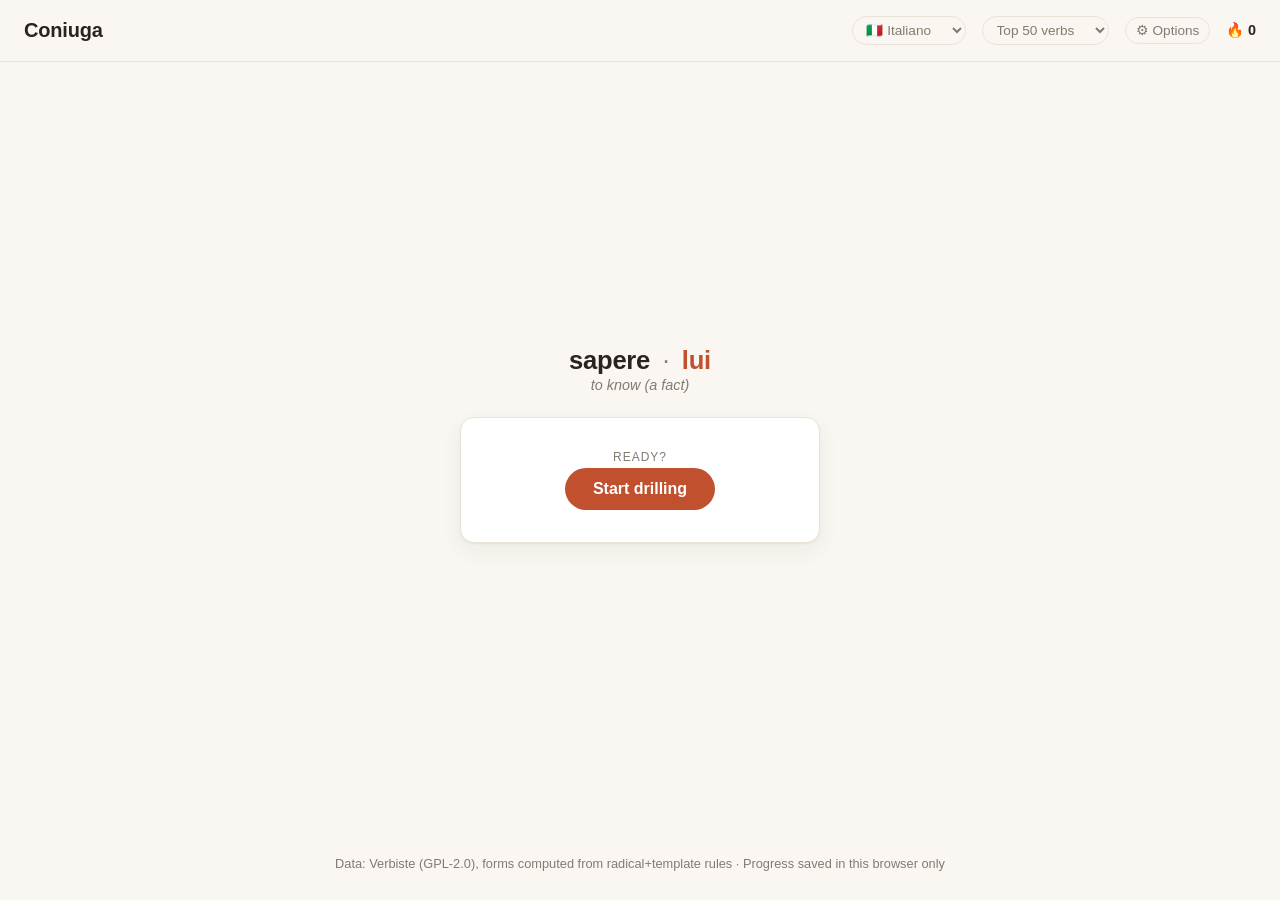
==== commit b984e268: "Add Options panel; document data-modification notes Consolidates per-language toggles (currently jus" ====
--- a/coniuga-standalone.html
+++ b/coniuga-standalone.html
@@ -80,7 +80,8 @@
 }
 
 .lang-switch,
-.tier-select {
+.tier-select,
+.options-toggle {
   color: var(--muted);
   background: transparent;
   border: 1px solid var(--border);
@@ -92,9 +93,36 @@
 }
 
 .lang-switch:hover,
-.tier-select:hover {
+.tier-select:hover,
+.options-toggle:hover {
   color: var(--accent);
   border-color: var(--accent);
+}
+
+/* Wrapping the toggle+panel in its own relative container means the panel is
+   absolutely positioned and never affects the topbar's flex layout -- adding
+   or removing toggles inside it (e.g. a future tense-selector) can never
+   shift the language/verb-count controls next to it, which is the whole
+   point of moving these here instead of listing them inline. */
+.options-wrap {
+  position: relative;
+}
+
+.options-panel {
+  position: absolute;
+  top: calc(100% + 8px);
+  right: 0;
+  z-index: 10;
+  background: var(--card);
+  border: 1px solid var(--border);
+  border-radius: 10px;
+  box-shadow: var(--shadow);
+  padding: 0.75rem 1rem;
+  display: flex;
+  flex-direction: column;
+  align-items: flex-start;
+  gap: 0.6rem;
+  min-width: 180px;
 }
 
 .streak {
@@ -349,10 +377,16 @@
         <option value="50" selected>Top 50 verbs</option>
         <option value="100">Top 100 verbs</option>
       </select>
-      <label class="strict-toggle">
-        <input type="checkbox" id="strictAccents">
-        Strict accents
-      </label>
+      <div class="options-wrap">
+        <button type="button" id="optionsToggle" class="options-toggle" aria-haspopup="true" aria-expanded="false">⚙ Options</button>
+        <div id="optionsPanel" class="options-panel hidden">
+          <label class="strict-toggle">
+            <input type="checkbox" id="strictAccents">
+            Strict accents
+          </label>
+          <!-- Future: tense-selection checkboxes go here. -->
+        </div>
+      </div>
       <span id="streak" class="streak" title="Current correct streak">🔥 0</span>
     </div>
   </header>
@@ -537,7 +571,14 @@
   checkBtn: document.getElementById("checkBtn"),
   langSwitch: document.getElementById("langSwitch"),
   verbListSize: document.getElementById("verbListSize"),
+  optionsToggle: document.getElementById("optionsToggle"),
+  optionsPanel: document.getElementById("optionsPanel"),
 };
+
+function closeOptionsPanel() {
+  els.optionsPanel.classList.add("hidden");
+  els.optionsToggle.setAttribute("aria-expanded", "false");
+}
 
 function applyTierSize() {
   const tier = parseInt(els.verbListSize.value, 10) || DEFAULT_TIER;
@@ -697,6 +738,10 @@
 // from firing a second time on top of this (the exact double-fire bug the
 // drill screen's Enter handling had earlier).
 document.addEventListener("keydown", (e) => {
+  if (e.key === "Escape") {
+    closeOptionsPanel();
+    return;
+  }
   if (e.key !== "Enter") return;
   if (!els.roundIntro.classList.contains("hidden")) {
     e.preventDefault();
@@ -704,6 +749,22 @@
   } else if (!els.roundSummary.classList.contains("hidden")) {
     e.preventDefault();
     prepareRound();
+  }
+});
+
+els.optionsToggle.addEventListener("click", (e) => {
+  e.stopPropagation();
+  const isOpen = !els.optionsPanel.classList.contains("hidden");
+  els.optionsPanel.classList.toggle("hidden");
+  els.optionsToggle.setAttribute("aria-expanded", String(!isOpen));
+});
+
+// Click-outside-to-close. Clicks on the toggle button itself are handled by
+// its own listener above (with stopPropagation), so this only ever sees
+// clicks that should close the panel.
+document.addEventListener("click", (e) => {
+  if (!els.optionsPanel.classList.contains("hidden") && !els.optionsPanel.contains(e.target)) {
+    closeOptionsPanel();
   }
 });
 
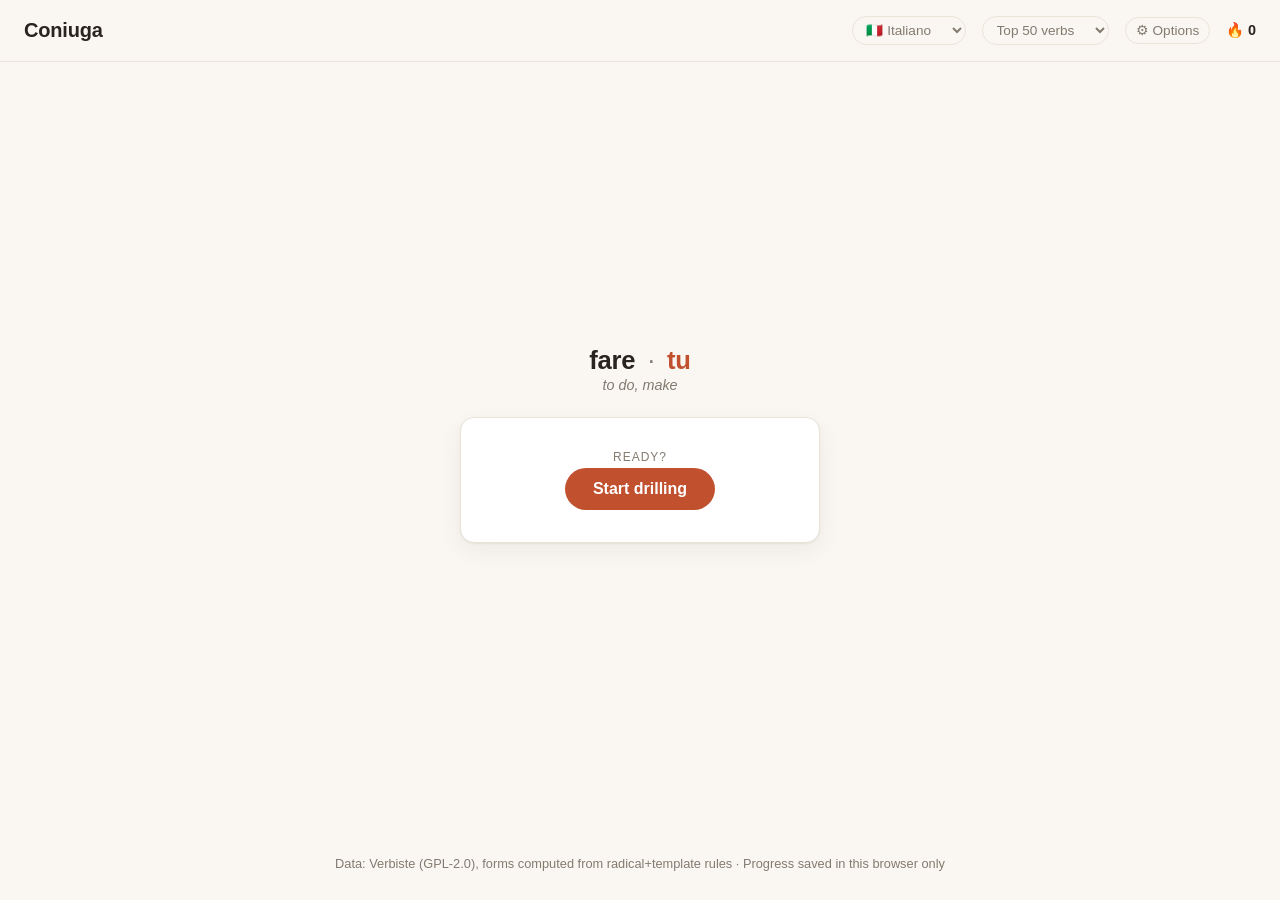
==== commit 39be9c8d: "Fix verb-list-size refresh bug; rank Italian by LeFFI frequency - Bug fix (all 3 languages): changin" ====
--- a/coniuga-standalone.html
+++ b/coniuga-standalone.html
@@ -433,7 +433,7 @@
 
 
 <script>
-window.EMBEDDED_VERB_DATA = {"generatedFrom":"Verbiste (github.com/RemiCardona/verbiste, GPL-2.0) - forms computed from radical+template rules","verbs":[{"infinitive":"essere","english":"to be","rank":1,"gerund":"essendo","participle":"stato","forms":{"Indicativo":{"Presente":{"1s":"sono","2s":"sei","3s":"è","1p":"siamo","2p":"siete","3p":"sono"},"Imperfetto":{"1s":"ero","2s":"eri","3s":"era","1p":"eravamo","2p":"eravate","3p":"erano"},"Futuro":{"1s":"sarò","2s":"sarai","3s":"sarà","1p":"saremo","2p":"sarete","3p":"saranno"},"Condizionale":{"1s":"sarei","2s":"saresti","3s":"sarebbe","1p":"saremmo","2p":"sareste","3p":"sarebbero"},"Passato prossimo":{"1s":"sono stato","2s":"sei stato","3s":"è stato","1p":"siamo stati","2p":"siete stati","3p":"sono stati"}}}},{"infinitive":"avere","english":"to have","rank":2,"gerund":"avendo","participle":"avuto","forms":{"Indicativo":{"Presente":{"1s":"ho","2s":"hai","3s":"ha","1p":"abbiamo","2p":"avete","3p":"hanno"},"Imperfetto":{"1s":"avevo","2s":"avevi","3s":"aveva","1p":"avevamo","2p":"avevate","3p":"avevano"},"Futuro":{"1s":"avrò","2s":"avrai","3s":"avrà","1p":"avremo","2p":"avrete","3p":"avranno"},"Condizionale":{"1s":"avrei","2s":"avresti","3s":"avrebbe","1p":"avremmo","2p":"avreste","3p":"avrebbero"},"Passato prossimo":{"1s":"ho avuto","2s":"hai avuto","3s":"ha avuto","1p":"abbiamo avuto","2p":"avete avuto","3p":"hanno avuto"}}}},{"infinitive":"fare","english":"to do, make","rank":3,"gerund":"facendo","participle":"fatto","forms":{"Indicativo":{"Presente":{"1s":"faccio","2s":"fai","3s":"fa","1p":"facciamo","2p":"fate","3p":"fanno"},"Imperfetto":{"1s":"facevo","2s":"facevi","3s":"faceva","1p":"facevamo","2p":"facevate","3p":"facevano"},"Futuro":{"1s":"farò","2s":"farai","3s":"farà","1p":"faremo","2p":"farete","3p":"faranno"},"Condizionale":{"1s":"farei","2s":"faresti","3s":"farebbe","1p":"faremmo","2p":"fareste","3p":"farebbero"},"Passato prossimo":{"1s":"ho fatto","2s":"hai fatto","3s":"ha fatto","1p":"abbiamo fatto","2p":"avete fatto","3p":"hanno fatto"}}}},{"infinitive":"andare","english":"to go","rank":4,"gerund":"andando","participle":"andato","forms":{"Indicativo":{"Presente":{"1s":"vado","2s":"vai","3s":"va","1p":"andiamo","2p":"andate","3p":"vanno"},"Imperfetto":{"1s":"andavo","2s":"andavi","3s":"andava","1p":"andavamo","2p":"andavate","3p":"andavano"},"Futuro":{"1s":"andrò","2s":"andrai","3s":"andrà","1p":"andremo","2p":"andrete","3p":"andranno"},"Condizionale":{"1s":"andrei","2s":"andresti","3s":"andrebbe","1p":"andremmo","2p":"andreste","3p":"andrebbero"},"Passato prossimo":{"1s":"sono andato","2s":"sei andato","3s":"è andato","1p":"siamo andati","2p":"siete andati","3p":"sono andati"}}}},{"infinitive":"potere","english":"to be able to, can","rank":5,"gerund":"potendo","participle":"potuto","forms":{"Indicativo":{"Presente":{"1s":"posso","2s":"puoi","3s":"può","1p":"possiamo","2p":"potete","3p":"possono"},"Imperfetto":{"1s":"potevo","2s":"potevi","3s":"poteva","1p":"potevamo","2p":"potevate","3p":"potevano"},"Futuro":{"1s":"potrò","2s":"potrai","3s":"potrà","1p":"potremo","2p":"potrete","3p":"potranno"},"Condizionale":{"1s":"potrei","2s":"potresti","3s":"potrebbe","1p":"potremmo","2p":"potreste","3p":"potrebbero"},"Passato prossimo":{"1s":"ho potuto","2s":"hai potuto","3s":"ha potuto","1p":"abbiamo potuto","2p":"avete potuto","3p":"hanno potuto"}}}},{"infinitive":"volere","english":"to want","rank":6,"gerund":"volendo","participle":"voluto","forms":{"Indicativo":{"Presente":{"1s":"voglio","2s":"vuoi","3s":"vuole","1p":"vogliamo","2p":"volete","3p":"vogliono"},"Imperfetto":{"1s":"volevo","2s":"volevi","3s":"voleva","1p":"volevamo","2p":"volevate","3p":"volevano"},"Futuro":{"1s":"vvorrò","2s":"vvorrai","3s":"vvorrà","1p":"vvorremo","2p":"vvorrete","3p":"vvorranno"},"Condizionale":{"1s":"vorrei","2s":"vorresti","3s":"vorrebbe","1p":"vorremmo","2p":"vorreste","3p":"vorrebbero"},"Passato prossimo":{"1s":"ho voluto","2s":"hai voluto","3s":"ha voluto","1p":"abbiamo voluto","2p":"avete voluto","3p":"hanno voluto"}}}},{"infinitive":"dovere","english":"to have to, must","rank":7,"gerund":"dovendo","participle":"dovuto","forms":{"Indicativo":{"Presente":{"1s":"devo","2s":"devi","3s":"deve","1p":"dobbiamo","2p":"dovete","3p":"devono"},"Imperfetto":{"1s":"dovevo","2s":"dovevi","3s":"doveva","1p":"dovevamo","2p":"dovevate","3p":"dovevano"},"Futuro":{"1s":"dovrò","2s":"dovrai","3s":"dovrà","1p":"dovremo","2p":"dovrete","3p":"dovranno"},"Condizionale":{"1s":"dovrei","2s":"dovresti","3s":"dovrebbe","1p":"dovremmo","2p":"dovreste","3p":"dovrebbero"},"Passato prossimo":{"1s":"ho dovuto","2s":"hai dovuto","3s":"ha dovuto","1p":"abbiamo dovuto","2p":"avete dovuto","3p":"hanno dovuto"}}}},{"infinitive":"sapere","english":"to know (a fact)","rank":8,"gerund":"sapendo","participle":"saputo","forms":{"Indicativo":{"Presente":{"1s":"so","2s":"sai","3s":"sa","1p":"sappiamo","2p":"sapete","3p":"sanno"},"Imperfetto":{"1s":"sapevo","2s":"sapevi","3s":"sapeva","1p":"sapevamo","2p":"sapevate","3p":"sapevano"},"Futuro":{"1s":"saprò","2s":"saprai","3s":"saprà","1p":"sapremo","2p":"saprete","3p":"sapranno"},"Condizionale":{"1s":"saprei","2s":"sapresti","3s":"saprebbe","1p":"sapremmo","2p":"sapreste","3p":"saprebbero"},"Passato prossimo":{"1s":"ho saputo","2s":"hai saputo","3s":"ha saputo","1p":"abbiamo saputo","2p":"avete saputo","3p":"hanno saputo"}}}},{"infinitive":"dire","english":"to say, tell","rank":9,"gerund":"dicendo","participle":"detto","forms":{"Indicativo":{"Presente":{"1s":"dico","2s":"dici","3s":"dice","1p":"diciamo","2p":"dite","3p":"dicono"},"Imperfetto":{"1s":"dicevo","2s":"dicevi","3s":"diceva","1p":"dicevamo","2p":"dicevate","3p":"dicevano"},"Futuro":{"1s":"dirò","2s":"dirai","3s":"dirà","1p":"diremo","2p":"direte","3p":"diranno"},"Condizionale":{"1s":"direi","2s":"diresti","3s":"direbbe","1p":"diremmo","2p":"direste","3p":"direbbero"},"Passato prossimo":{"1s":"ho detto","2s":"hai detto","3s":"ha detto","1p":"abbiamo detto","2p":"avete detto","3p":"hanno detto"}}}},{"infinitive":"dare","english":"to give","rank":10,"gerund":"dando","participle":"dato","forms":{"Indicativo":{"Presente":{"1s":"do","2s":"dai","3s":"dà","1p":"diamo","2p":"date","3p":"dànno"},"Imperfetto":{"1s":"davo","2s":"davi","3s":"dava","1p":"davamo","2p":"davate","3p":"davano"},"Futuro":{"1s":"darò","2s":"darai","3s":"darà","1p":"daremo","2p":"darete","3p":"daranno"},"Condizionale":{"1s":"darei","2s":"daresti","3s":"darebbe","1p":"daremmo","2p":"dareste","3p":"darebbero"},"Passato prossimo":{"1s":"ho dato","2s":"hai dato","3s":"ha dato","1p":"abbiamo dato","2p":"avete dato","3p":"hanno dato"}}}},{"infinitive":"stare","english":"to stay, be (state)","rank":11,"gerund":"stando","participle":"stato","forms":{"Indicativo":{"Presente":{"1s":"sto","2s":"stai","3s":"sta","1p":"stiamo","2p":"state","3p":"stanno"},"Imperfetto":{"1s":"stavo","2s":"stavi","3s":"stava","1p":"stavamo","2p":"stavate","3p":"stavano"},"Futuro":{"1s":"starò","2s":"starai","3s":"starà","1p":"staremo","2p":"starete","3p":"staranno"},"Condizionale":{"1s":"starei","2s":"staresti","3s":"starebbe","1p":"staremmo","2p":"stareste","3p":"starebbero"},"Passato prossimo":{"1s":"ho stato","2s":"hai stato","3s":"ha stato","1p":"abbiamo stato","2p":"avete stato","3p":"hanno stato"}}}},{"infinitive":"vedere","english":"to see","rank":12,"gerund":"vedendo","participle":"veduto","forms":{"Indicativo":{"Presente":{"1s":"vedo","2s":"vedi","3s":"vede","1p":"vediamo","2p":"vedete","3p":"vedono"},"Imperfetto":{"1s":"vedevo","2s":"vedevi","3s":"vedeva","1p":"vedevamo","2p":"vedevate","3p":"vedevano"},"Futuro":{"1s":"vederò","2s":"vederai","3s":"vederà","1p":"vederemo","2p":"vederete","3p":"vederanno"},"Condizionale":{"1s":"vedrei","2s":"vedresti","3s":"vedrebbe","1p":"vedremmo","2p":"vedreste","3p":"vedrebbero"},"Passato prossimo":{"1s":"ho veduto","2s":"hai veduto","3s":"ha veduto","1p":"abbiamo veduto","2p":"avete veduto","3p":"hanno veduto"}}}},{"infinitive":"venire","english":"to come","rank":13,"gerund":"venendo","participle":"venuto","forms":{"Indicativo":{"Presente":{"1s":"vengo","2s":"vieni","3s":"viene","1p":"veniamo","2p":"venite","3p":"vengono"},"Imperfetto":{"1s":"venivo","2s":"venivi","3s":"veniva","1p":"venivamo","2p":"venivate","3p":"venivano"},"Futuro":{"1s":"verrò","2s":"verrai","3s":"verrà","1p":"verremo","2p":"verrete","3p":"verranno"},"Condizionale":{"1s":"verrei","2s":"verresti","3s":"verrebbe","1p":"verremmo","2p":"verreste","3p":"verrebbero"},"Passato prossimo":{"1s":"sono venuto","2s":"sei venuto","3s":"è venuto","1p":"siamo venuti","2p":"siete venuti","3p":"sono venuti"}}}},{"infinitive":"uscire","english":"to go out, leave","rank":14,"gerund":"uscendo","participle":"uscito","forms":{"Indicativo":{"Presente":{"1s":"esco","2s":"esci","3s":"esce","1p":"usciamo","2p":"uscite","3p":"escono"},"Imperfetto":{"1s":"uscivo","2s":"uscivi","3s":"usciva","1p":"uscivamo","2p":"uscivate","3p":"uscivano"},"Futuro":{"1s":"uscirò","2s":"uscirai","3s":"uscirà","1p":"usciremo","2p":"uscirete","3p":"usciranno"},"Condizionale":{"1s":"uscirei","2s":"usciresti","3s":"uscirebbe","1p":"usciremmo","2p":"uscireste","3p":"uscirebbero"},"Passato prossimo":{"1s":"sono uscito","2s":"sei uscito","3s":"è uscito","1p":"siamo usciti","2p":"siete usciti","3p":"sono usciti"}}}},{"infinitive":"parlare","english":"to speak","rank":15,"gerund":"parlando","participle":"parlato","forms":{"Indicativo":{"Presente":{"1s":"parlo","2s":"parli","3s":"parla","1p":"parliamo","2p":"parlate","3p":"parlano"},"Imperfetto":{"1s":"parlavo","2s":"parlavi","3s":"parlava","1p":"parlavamo","2p":"parlavate","3p":"parlavano"},"Futuro":{"1s":"parlerò","2s":"parlerai","3s":"parlerà","1p":"parleremo","2p":"parlerete","3p":"parleranno"},"Condizionale":{"1s":"parlerei","2s":"parleresti","3s":"parlerebbe","1p":"parleremmo","2p":"parlereste","3p":"parlerebbero"},"Passato prossimo":{"1s":"ho parlato","2s":"hai parlato","3s":"ha parlato","1p":"abbiamo parlato","2p":"avete parlato","3p":"hanno parlato"}}}},{"infinitive":"mettere","english":"to put, place","rank":16,"gerund":"mettendo","participle":"messo","forms":{"Indicativo":{"Presente":{"1s":"metto","2s":"metti","3s":"mette","1p":"mettiamo","2p":"mettete","3p":"mettono"},"Imperfetto":{"1s":"mettevo","2s":"mettevi","3s":"metteva","1p":"mettevamo","2p":"mettevate","3p":"mettevano"},"Futuro":{"1s":"metterò","2s":"metterai","3s":"metterà","1p":"metteremo","2p":"metterete","3p":"metteranno"},"Condizionale":{"1s":"metterei","2s":"metteresti","3s":"metterebbe","1p":"metteremmo","2p":"mettereste","3p":"metterebbero"},"Passato prossimo":{"1s":"ho messo","2s":"hai messo","3s":"ha messo","1p":"abbiamo messo","2p":"avete messo","3p":"hanno messo"}}}},{"infinitive":"prendere","english":"to take","rank":17,"gerund":"prendendo","participle":"preso","forms":{"Indicativo":{"Presente":{"1s":"prendo","2s":"prendi","3s":"prende","1p":"prendiamo","2p":"prendete","3p":"prendono"},"Imperfetto":{"1s":"prendevo","2s":"prendevi","3s":"prendeva","1p":"prendevamo","2p":"prendevate","3p":"prendevano"},"Futuro":{"1s":"prenderò","2s":"prenderai","3s":"prenderà","1p":"prenderemo","2p":"prenderete","3p":"prenderanno"},"Condizionale":{"1s":"prenderei","2s":"prenderesti","3s":"prenderebbe","1p":"prenderemmo","2p":"prendereste","3p":"prenderebbero"},"Passato prossimo":{"1s":"ho preso","2s":"hai preso","3s":"ha preso","1p":"abbiamo preso","2p":"avete preso","3p":"hanno preso"}}}},{"infinitive":"credere","english":"to believe","rank":18,"gerund":"credendo","participle":"creduto","forms":{"Indicativo":{"Presente":{"1s":"credo","2s":"credi","3s":"crede","1p":"crediamo","2p":"credete","3p":"credono"},"Imperfetto":{"1s":"credevo","2s":"credevi","3s":"credeva","1p":"credevamo","2p":"credevate","3p":"credevano"},"Futuro":{"1s":"crederò","2s":"crederai","3s":"crederà","1p":"crederemo","2p":"crederete","3p":"crederanno"},"Condizionale":{"1s":"crederei","2s":"crederesti","3s":"crederebbe","1p":"crederemmo","2p":"credereste","3p":"crederebbero"},"Passato prossimo":{"1s":"ho creduto","2s":"hai creduto","3s":"ha creduto","1p":"abbiamo creduto","2p":"avete creduto","3p":"hanno creduto"}}}},{"infinitive":"sentire","english":"to feel, hear","rank":19,"gerund":"sentendo","participle":"sentito","forms":{"Indicativo":{"Presente":{"1s":"sento","2s":"senti","3s":"sente","1p":"sentiamo","2p":"sentite","3p":"sentono"},"Imperfetto":{"1s":"sentivo","2s":"sentivi","3s":"sentiva","1p":"sentivamo","2p":"sentivate","3p":"sentivano"},"Futuro":{"1s":"sentirò","2s":"sentirai","3s":"sentirà","1p":"sentiremo","2p":"sentirete","3p":"sentiranno"},"Condizionale":{"1s":"sentirei","2s":"sentiresti","3s":"sentirebbe","1p":"sentiremmo","2p":"sentireste","3p":"sentirebbero"},"Passato prossimo":{"1s":"ho sentito","2s":"hai sentito","3s":"ha sentito","1p":"abbiamo sentito","2p":"avete sentito","3p":"hanno sentito"}}}},{"infinitive":"capire","english":"to understand","rank":20,"gerund":"capendo","participle":"capito","forms":{"Indicativo":{"Presente":{"1s":"capisco","2s":"capisci","3s":"capisce","1p":"capiamo","2p":"capite","3p":"capiscono"},"Imperfetto":{"1s":"capivo","2s":"capivi","3s":"capiva","1p":"capivamo","2p":"capivate","3p":"capivano"},"Futuro":{"1s":"capirò","2s":"capirai","3s":"capirà","1p":"capiremo","2p":"capirete","3p":"capiranno"},"Condizionale":{"1s":"capirei","2s":"capiresti","3s":"capirebbe","1p":"capiremmo","2p":"capireste","3p":"capirebbero"},"Passato prossimo":{"1s":"ho capito","2s":"hai capito","3s":"ha capito","1p":"abbiamo capito","2p":"avete capito","3p":"hanno capito"}}}},{"infinitive":"accendere","english":"to turn on, light","rank":21,"gerund":"accendendo","participle":"acceso","forms":{"Indicativo":{"Presente":{"1s":"accendo","2s":"accendi","3s":"accende","1p":"accendiamo","2p":"accendete","3p":"accendono"},"Imperfetto":{"1s":"accendevo","2s":"accendevi","3s":"accendeva","1p":"accendevamo","2p":"accendevate","3p":"accendevano"},"Futuro":{"1s":"accenderò","2s":"accenderai","3s":"accenderà","1p":"accenderemo","2p":"accenderete","3p":"accenderanno"},"Condizionale":{"1s":"accenderei","2s":"accenderesti","3s":"accenderebbe","1p":"accenderemmo","2p":"accendereste","3p":"accenderebbero"},"Passato prossimo":{"1s":"ho acceso","2s":"hai acceso","3s":"ha acceso","1p":"abbiamo acceso","2p":"avete acceso","3p":"hanno acceso"}}}},{"infinitive":"tenere","english":"to hold, keep","rank":22,"gerund":"tenendo","participle":"tenuto","forms":{"Indicativo":{"Presente":{"1s":"tengo","2s":"tieni","3s":"tiene","1p":"teniamo","2p":"tenete","3p":"tengono"},"Imperfetto":{"1s":"tenevo","2s":"tenevi","3s":"teneva","1p":"tenevamo","2p":"tenevate","3p":"tenevano"},"Futuro":{"1s":"terrò","2s":"terrai","3s":"terrà","1p":"terremo","2p":"terrete","3p":"terranno"},"Condizionale":{"1s":"terrei","2s":"terresti","3s":"terrebbe","1p":"terremmo","2p":"terreste","3p":"terrebbero"},"Passato prossimo":{"1s":"ho tenuto","2s":"hai tenuto","3s":"ha tenuto","1p":"abbiamo tenuto","2p":"avete tenuto","3p":"hanno tenuto"}}}},{"infinitive":"tornare","english":"to return, go back","rank":23,"gerund":"tornando","participle":"tornato","forms":{"Indicativo":{"Presente":{"1s":"torno","2s":"torni","3s":"torna","1p":"torniamo","2p":"tornate","3p":"tornano"},"Imperfetto":{"1s":"tornavo","2s":"tornavi","3s":"tornava","1p":"tornavamo","2p":"tornavate","3p":"tornavano"},"Futuro":{"1s":"tornerò","2s":"tornerai","3s":"tornerà","1p":"torneremo","2p":"tornerete","3p":"torneranno"},"Condizionale":{"1s":"tornerei","2s":"torneresti","3s":"tornerebbe","1p":"torneremmo","2p":"tornereste","3p":"tornerebbero"},"Passato prossimo":{"1s":"sono tornato","2s":"sei tornato","3s":"è tornato","1p":"siamo tornati","2p":"siete tornati","3p":"sono tornati"}}}},{"infinitive":"arrivare","english":"to arrive","rank":24,"gerund":"arrivando","participle":"arrivato","forms":{"Indicativo":{"Presente":{"1s":"arrivo","2s":"arrivi","3s":"arriva","1p":"arriviamo","2p":"arrivate","3p":"arrivano"},"Imperfetto":{"1s":"arrivavo","2s":"arrivavi","3s":"arrivava","1p":"arrivavamo","2p":"arrivavate","3p":"arrivavano"},"Futuro":{"1s":"arriverò","2s":"arriverai","3s":"arriverà","1p":"arriveremo","2p":"arriverete","3p":"arriveranno"},"Condizionale":{"1s":"arriverei","2s":"arriveresti","3s":"arriverebbe","1p":"arriveremmo","2p":"arrivereste","3p":"arriverebbero"},"Passato prossimo":{"1s":"sono arrivato","2s":"sei arrivato","3s":"è arrivato","1p":"siamo arrivati","2p":"siete arrivati","3p":"sono arrivati"}}}},{"infinitive":"entrare","english":"to enter","rank":25,"gerund":"entrando","participle":"entrato","forms":{"Indicativo":{"Presente":{"1s":"entro","2s":"entri","3s":"entra","1p":"entriamo","2p":"entrate","3p":"entrano"},"Imperfetto":{"1s":"entravo","2s":"entravi","3s":"entrava","1p":"entravamo","2p":"entravate","3p":"entravano"},"Futuro":{"1s":"entrerò","2s":"entrerai","3s":"entrerà","1p":"entreremo","2p":"entrerete","3p":"entreranno"},"Condizionale":{"1s":"entrerei","2s":"entreresti","3s":"entrerebbe","1p":"entreremmo","2p":"entrereste","3p":"entrerebbero"},"Passato prossimo":{"1s":"sono entrato","2s":"sei entrato","3s":"è entrato","1p":"siamo entrati","2p":"siete entrati","3p":"sono entrati"}}}},{"infinitive":"cercare","english":"to look for","rank":26,"gerund":"cercando","participle":"cercato","forms":{"Indicativo":{"Presente":{"1s":"cerco","2s":"cerchi","3s":"cerca","1p":"cerchiamo","2p":"cercate","3p":"cercano"},"Imperfetto":{"1s":"cercavo","2s":"cercavi","3s":"cercava","1p":"cercavamo","2p":"cercavate","3p":"cercavano"},"Futuro":{"1s":"cercherò","2s":"cercherai","3s":"cercherà","1p":"cercheremo","2p":"cercherete","3p":"cercheranno"},"Condizionale":{"1s":"cercherei","2s":"cercheresti","3s":"cercherebbe","1p":"cercheremmo","2p":"cerchereste","3p":"cercherebbero"},"Passato prossimo":{"1s":"ho cercato","2s":"hai cercato","3s":"ha cercato","1p":"abbiamo cercato","2p":"avete cercato","3p":"hanno cercato"}}}},{"infinitive":"trovare","english":"to find","rank":27,"gerund":"trovando","participle":"trovato","forms":{"Indicativo":{"Presente":{"1s":"trovo","2s":"trovi","3s":"trova","1p":"troviamo","2p":"trovate","3p":"trovano"},"Imperfetto":{"1s":"trovavo","2s":"trovavi","3s":"trovava","1p":"trovavamo","2p":"trovavate","3p":"trovavano"},"Futuro":{"1s":"troverò","2s":"troverai","3s":"troverà","1p":"troveremo","2p":"troverete","3p":"troveranno"},"Condizionale":{"1s":"troverei","2s":"troveresti","3s":"troverebbe","1p":"troveremmo","2p":"trovereste","3p":"troverebbero"},"Passato prossimo":{"1s":"ho trovato","2s":"hai trovato","3s":"ha trovato","1p":"abbiamo trovato","2p":"avete trovato","3p":"hanno trovato"}}}},{"infinitive":"pensare","english":"to think","rank":28,"gerund":"pensando","participle":"pensato","forms":{"Indicativo":{"Presente":{"1s":"penso","2s":"pensi","3s":"pensa","1p":"pensiamo","2p":"pensate","3p":"pensano"},"Imperfetto":{"1s":"pensavo","2s":"pensavi","3s":"pensava","1p":"pensavamo","2p":"pensavate","3p":"pensavano"},"Futuro":{"1s":"penserò","2s":"penserai","3s":"penserà","1p":"penseremo","2p":"penserete","3p":"penseranno"},"Condizionale":{"1s":"penserei","2s":"penseresti","3s":"penserebbe","1p":"penseremmo","2p":"pensereste","3p":"penserebbero"},"Passato prossimo":{"1s":"ho pensato","2s":"hai pensato","3s":"ha pensato","1p":"abbiamo pensato","2p":"avete pensato","3p":"hanno pensato"}}}},{"infinitive":"lasciare","english":"to leave, let","rank":29,"gerund":"lasciando","participle":"lasciato","forms":{"Indicativo":{"Presente":{"1s":"lascio","2s":"lasci","3s":"lascia","1p":"lasciamo","2p":"lasciate","3p":"lasciano"},"Imperfetto":{"1s":"lasciavo","2s":"lasciavi","3s":"lasciava","1p":"lasciavamo","2p":"lasciavate","3p":"lasciavano"},"Futuro":{"1s":"lascerò","2s":"lascerai","3s":"lascerà","1p":"lasceremo","2p":"lascerete","3p":"lasceranno"},"Condizionale":{"1s":"lascerei","2s":"lasceresti","3s":"lascerebbe","1p":"lasceremmo","2p":"lascereste","3p":"lascerebbero"},"Passato prossimo":{"1s":"ho lasciato","2s":"hai lasciato","3s":"ha lasciato","1p":"abbiamo lasciato","2p":"avete lasciato","3p":"hanno lasciato"}}}},{"infinitive":"chiedere","english":"to ask","rank":30,"gerund":"chiedendo","participle":"chieso","forms":{"Indicativo":{"Presente":{"1s":"chiedo","2s":"chiedi","3s":"chiede","1p":"chiediamo","2p":"chiedete","3p":"chiedonno"},"Imperfetto":{"1s":"chiedevo","2s":"chiedevi","3s":"chiedeva","1p":"chiedevamo","2p":"chiedevate","3p":"chiedevano"},"Futuro":{"1s":"chiederò","2s":"chiederai","3s":"chiederà","1p":"chiederemo","2p":"chiederete","3p":"chiederanno"},"Condizionale":{"1s":"chiederei","2s":"chiederesti","3s":"chiederebbe","1p":"chiederemmo","2p":"chiedereste","3p":"chiederebbero"},"Passato prossimo":{"1s":"ho chieso","2s":"hai chieso","3s":"ha chieso","1p":"abbiamo chieso","2p":"avete chieso","3p":"hanno chieso"}}}},{"infinitive":"rispondere","english":"to answer","rank":31,"gerund":"rispondendo","participle":"risposto","forms":{"Indicativo":{"Presente":{"1s":"rispondo","2s":"rispondi","3s":"risponde","1p":"rispondiamo","2p":"rispondete","3p":"rispondono"},"Imperfetto":{"1s":"rispondevo","2s":"rispondevi","3s":"rispondeva","1p":"rispondevamo","2p":"rispondevate","3p":"rispondevano"},"Futuro":{"1s":"risponderò","2s":"risponderai","3s":"risponderà","1p":"risponderemo","2p":"risponderete","3p":"risponderanno"},"Condizionale":{"1s":"risponderei","2s":"risponderesti","3s":"risponderebbe","1p":"risponderemmo","2p":"rispondereste","3p":"risponderebbero"},"Passato prossimo":{"1s":"ho risposto","2s":"hai risposto","3s":"ha risposto","1p":"abbiamo risposto","2p":"avete risposto","3p":"hanno risposto"}}}},{"infinitive":"portare","english":"to bring, carry","rank":32,"gerund":"portando","participle":"portato","forms":{"Indicativo":{"Presente":{"1s":"porto","2s":"porti","3s":"porta","1p":"portiamo","2p":"portate","3p":"portano"},"Imperfetto":{"1s":"portavo","2s":"portavi","3s":"portava","1p":"portavamo","2p":"portavate","3p":"portavano"},"Futuro":{"1s":"porterò","2s":"porterai","3s":"porterà","1p":"porteremo","2p":"porterete","3p":"porteranno"},"Condizionale":{"1s":"porterei","2s":"porteresti","3s":"porterebbe","1p":"porteremmo","2p":"portereste","3p":"porterebbero"},"Passato prossimo":{"1s":"ho portato","2s":"hai portato","3s":"ha portato","1p":"abbiamo portato","2p":"avete portato","3p":"hanno portato"}}}},{"infinitive":"guardare","english":"to watch, look at","rank":33,"gerund":"guardando","participle":"guardato","forms":{"Indicativo":{"Presente":{"1s":"guardo","2s":"guardi","3s":"guarda","1p":"guardiamo","2p":"guardate","3p":"guardano"},"Imperfetto":{"1s":"guardavo","2s":"guardavi","3s":"guardava","1p":"guardavamo","2p":"guardavate","3p":"guardavano"},"Futuro":{"1s":"guarderò","2s":"guarderai","3s":"guarderà","1p":"guarderemo","2p":"guarderete","3p":"guarderanno"},"Condizionale":{"1s":"guarderei","2s":"guarderesti","3s":"guarderebbe","1p":"guarderemmo","2p":"guardereste","3p":"guarderebbero"},"Passato prossimo":{"1s":"ho guardato","2s":"hai guardato","3s":"ha guardato","1p":"abbiamo guardato","2p":"avete guardato","3p":"hanno guardato"}}}},{"infinitive":"sembrare","english":"to seem","rank":34,"gerund":"sembrando","participle":"sembrato","forms":{"Indicativo":{"Presente":{"1s":"sembro","2s":"sembri","3s":"sembra","1p":"sembriamo","2p":"sembrate","3p":"sembrano"},"Imperfetto":{"1s":"sembravo","2s":"sembravi","3s":"sembrava","1p":"sembravamo","2p":"sembravate","3p":"sembravano"},"Futuro":{"1s":"sembrerò","2s":"sembrerai","3s":"sembrerà","1p":"sembreremo","2p":"sembrerete","3p":"sembreranno"},"Condizionale":{"1s":"sembrerei","2s":"sembreresti","3s":"sembrerebbe","1p":"sembreremmo","2p":"sembrereste","3p":"sembrerebbero"},"Passato prossimo":{"1s":"ho sembrato","2s":"hai sembrato","3s":"ha sembrato","1p":"abbiamo sembrato","2p":"avete sembrato","3p":"hanno sembrato"}}}},{"infinitive":"chiamare","english":"to call","rank":35,"gerund":"chiamando","participle":"chiamato","forms":{"Indicativo":{"Presente":{"1s":"chiamo","2s":"chiami","3s":"chiama","1p":"chiamiamo","2p":"chiamate","3p":"chiamano"},"Imperfetto":{"1s":"chiamavo","2s":"chiamavi","3s":"chiamava","1p":"chiamavamo","2p":"chiamavate","3p":"chiamavano"},"Futuro":{"1s":"chiamerò","2s":"chiamerai","3s":"chiamerà","1p":"chiameremo","2p":"chiamerete","3p":"chiameranno"},"Condizionale":{"1s":"chiamerei","2s":"chiameresti","3s":"chiamerebbe","1p":"chiameremmo","2p":"chiamereste","3p":"chiamerebbero"},"Passato prossimo":{"1s":"ho chiamato","2s":"hai chiamato","3s":"ha chiamato","1p":"abbiamo chiamato","2p":"avete chiamato","3p":"hanno chiamato"}}}},{"infinitive":"aiutare","english":"to help","rank":36,"gerund":"aiutando","participle":"aiutato","forms":{"Indicativo":{"Presente":{"1s":"aiuto","2s":"aiuti","3s":"aiuta","1p":"aiutiamo","2p":"aiutate","3p":"aiutano"},"Imperfetto":{"1s":"aiutavo","2s":"aiutavi","3s":"aiutava","1p":"aiutavamo","2p":"aiutavate","3p":"aiutavano"},"Futuro":{"1s":"aiuterò","2s":"aiuterai","3s":"aiuterà","1p":"aiuteremo","2p":"aiuterete","3p":"aiuteranno"},"Condizionale":{"1s":"aiuterei","2s":"aiuteresti","3s":"aiuterebbe","1p":"aiuteremmo","2p":"aiutereste","3p":"aiuterebbero"},"Passato prossimo":{"1s":"ho aiutato","2s":"hai aiutato","3s":"ha aiutato","1p":"abbiamo aiutato","2p":"avete aiutato","3p":"hanno aiutato"}}}},{"infinitive":"lavorare","english":"to work","rank":37,"gerund":"lavorando","participle":"lavorato","forms":{"Indicativo":{"Presente":{"1s":"lavoro","2s":"lavori","3s":"lavora","1p":"lavoriamo","2p":"lavorate","3p":"lavorano"},"Imperfetto":{"1s":"lavoravo","2s":"lavoravi","3s":"lavorava","1p":"lavoravamo","2p":"lavoravate","3p":"lavoravano"},"Futuro":{"1s":"lavorerò","2s":"lavorerai","3s":"lavorerà","1p":"lavoreremo","2p":"lavorerete","3p":"lavoreranno"},"Condizionale":{"1s":"lavorerei","2s":"lavoreresti","3s":"lavorerebbe","1p":"lavoreremmo","2p":"lavorereste","3p":"lavorerebbero"},"Passato prossimo":{"1s":"ho lavorato","2s":"hai lavorato","3s":"ha lavorato","1p":"abbiamo lavorato","2p":"avete lavorato","3p":"hanno lavorato"}}}},{"infinitive":"giocare","english":"to play","rank":38,"gerund":"giocando","participle":"giocato","forms":{"Indicativo":{"Presente":{"1s":"gioco","2s":"giochi","3s":"gioca","1p":"giochiamo","2p":"giocate","3p":"giocano"},"Imperfetto":{"1s":"giocavo","2s":"giocavi","3s":"giocava","1p":"giocavamo","2p":"giocavate","3p":"giocavano"},"Futuro":{"1s":"giocherò","2s":"giocherai","3s":"giocherà","1p":"giocheremo","2p":"giocherete","3p":"giocheranno"},"Condizionale":{"1s":"giocherei","2s":"giocheresti","3s":"giocherebbe","1p":"giocheremmo","2p":"giochereste","3p":"giocherebbero"},"Passato prossimo":{"1s":"ho giocato","2s":"hai giocato","3s":"ha giocato","1p":"abbiamo giocato","2p":"avete giocato","3p":"hanno giocato"}}}},{"infinitive":"mangiare","english":"to eat","rank":39,"gerund":"mangiando","participle":"mangiato","forms":{"Indicativo":{"Presente":{"1s":"mangio","2s":"mangi","3s":"mangia","1p":"mangiamo","2p":"mangiate","3p":"mangiano"},"Imperfetto":{"1s":"mangiavo","2s":"mangiavi","3s":"mangiava","1p":"mangiavamo","2p":"mangiavate","3p":"mangiavano"},"Futuro":{"1s":"mangerò","2s":"mangerai","3s":"mangerà","1p":"mangeremo","2p":"mangerete","3p":"mangeranno"},"Condizionale":{"1s":"mangerei","2s":"mangeresti","3s":"mangerebbe","1p":"mangeremmo","2p":"mangereste","3p":"mangerebbero"},"Passato prossimo":{"1s":"ho mangiato","2s":"hai mangiato","3s":"ha mangiato","1p":"abbiamo mangiato","2p":"avete mangiato","3p":"hanno mangiato"}}}},{"infinitive":"bere","english":"to drink","rank":40,"gerund":"bevendo","participle":"bevuto","forms":{"Indicativo":{"Presente":{"1s":"bevo","2s":"bevi","3s":"beve","1p":"beviamo","2p":"bevete","3p":"bevono"},"Imperfetto":{"1s":"bevevo","2s":"bevevi","3s":"beveva","1p":"bevevamo","2p":"bevevate","3p":"bevevano"},"Futuro":{"1s":"beverò","2s":"beverai","3s":"beverà","1p":"beveremo","2p":"beverete","3p":"beveranno"},"Condizionale":{"1s":"beverei","2s":"beveresti","3s":"beverebbe","1p":"beveremmo","2p":"bevereste","3p":"beverebbero"},"Passato prossimo":{"1s":"ho bevuto","2s":"hai bevuto","3s":"ha bevuto","1p":"abbiamo bevuto","2p":"avete bevuto","3p":"hanno bevuto"}}}},{"infinitive":"dormire","english":"to sleep","rank":41,"gerund":"dormendo","participle":"dormito","forms":{"Indicativo":{"Presente":{"1s":"dormo","2s":"dormi","3s":"dorme","1p":"dormiamo","2p":"dormite","3p":"dormono"},"Imperfetto":{"1s":"dormivo","2s":"dormivi","3s":"dormiva","1p":"dormivamo","2p":"dormivate","3p":"dormivano"},"Futuro":{"1s":"dormirò","2s":"dormirai","3s":"dormirà","1p":"dormiremo","2p":"dormirete","3p":"dormiranno"},"Condizionale":{"1s":"dormirei","2s":"dormiresti","3s":"dormirebbe","1p":"dormiremmo","2p":"dormireste","3p":"dormirebbero"},"Passato prossimo":{"1s":"ho dormito","2s":"hai dormito","3s":"ha dormito","1p":"abbiamo dormito","2p":"avete dormito","3p":"hanno dormito"}}}},{"infinitive":"aprire","english":"to open","rank":42,"gerund":"aprendo","participle":"aperto","forms":{"Indicativo":{"Presente":{"1s":"apro","2s":"apri","3s":"apre","1p":"apriamo","2p":"aprite","3p":"aprono"},"Imperfetto":{"1s":"aprivo","2s":"aprivi","3s":"apriva","1p":"aprivamo","2p":"aprivate","3p":"aprivano"},"Futuro":{"1s":"aprirò","2s":"aprirai","3s":"aprirà","1p":"apriremo","2p":"aprirete","3p":"apriranno"},"Condizionale":{"1s":"aprirei","2s":"apriresti","3s":"aprirebbe","1p":"apriremmo","2p":"aprireste","3p":"aprirebbero"},"Passato prossimo":{"1s":"ho aperto","2s":"hai aperto","3s":"ha aperto","1p":"abbiamo aperto","2p":"avete aperto","3p":"hanno aperto"}}}},{"infinitive":"chiudere","english":"to close","rank":43,"gerund":"chiudendo","participle":"chiuso","forms":{"Indicativo":{"Presente":{"1s":"chiudo","2s":"chiudi","3s":"chiude","1p":"chiudiamo","2p":"chiudete","3p":"chiudonno"},"Imperfetto":{"1s":"chiudevo","2s":"chiudevi","3s":"chiudeva","1p":"chiudevamo","2p":"chiudevate","3p":"chiudevano"},"Futuro":{"1s":"chiuderò","2s":"chiuderai","3s":"chiuderà","1p":"chiuderemo","2p":"chiuderete","3p":"chiuderanno"},"Condizionale":{"1s":"chiuderei","2s":"chiuderesti","3s":"chiuderebbe","1p":"chiuderemmo","2p":"chiudereste","3p":"chiuderebbero"},"Passato prossimo":{"1s":"ho chiuso","2s":"hai chiuso","3s":"ha chiuso","1p":"abbiamo chiuso","2p":"avete chiuso","3p":"hanno chiuso"}}}},{"infinitive":"scrivere","english":"to write","rank":44,"gerund":"scrivendo","participle":"scritto","forms":{"Indicativo":{"Presente":{"1s":"scrivo","2s":"scrivi","3s":"scrive","1p":"scriviamo","2p":"scrivete","3p":"scrivono"},"Imperfetto":{"1s":"scrivevo","2s":"scrivevi","3s":"scriveva","1p":"scrivevamo","2p":"scrivevate","3p":"scrivevano"},"Futuro":{"1s":"scriverò","2s":"scriverai","3s":"scriverà","1p":"scriveremo","2p":"scriverete","3p":"scriveranno"},"Condizionale":{"1s":"scriverei","2s":"scriveresti","3s":"scriverebbe","1p":"scriveremmo","2p":"scrivereste","3p":"scriverebbero"},"Passato prossimo":{"1s":"ho scritto","2s":"hai scritto","3s":"ha scritto","1p":"abbiamo scritto","2p":"avete scritto","3p":"hanno scritto"}}}},{"infinitive":"leggere","english":"to read","rank":45,"gerund":"leggendo","participle":"letto","forms":{"Indicativo":{"Presente":{"1s":"leggo","2s":"leggi","3s":"legge","1p":"leggiamo","2p":"leggete","3p":"leggono"},"Imperfetto":{"1s":"leggevo","2s":"leggevi","3s":"leggeva","1p":"leggevamo","2p":"leggevate","3p":"leggevano"},"Futuro":{"1s":"leggerò","2s":"leggerai","3s":"leggerà","1p":"leggeremo","2p":"leggerete","3p":"leggeranno"},"Condizionale":{"1s":"leggerei","2s":"leggeresti","3s":"leggerebbe","1p":"leggeremmo","2p":"leggereste","3p":"leggerebbero"},"Passato prossimo":{"1s":"ho letto","2s":"hai letto","3s":"ha letto","1p":"abbiamo letto","2p":"avete letto","3p":"hanno letto"}}}},{"infinitive":"correre","english":"to run","rank":46,"gerund":"correndo","participle":"corso","forms":{"Indicativo":{"Presente":{"1s":"corro","2s":"corri","3s":"corre","1p":"corriamo","2p":"correte","3p":"corrono"},"Imperfetto":{"1s":"correvo","2s":"correvi","3s":"correva","1p":"correvamo","2p":"correvate","3p":"correvano"},"Futuro":{"1s":"correrò","2s":"correrai","3s":"correrà","1p":"correremo","2p":"correrete","3p":"correranno"},"Condizionale":{"1s":"correrei","2s":"correresti","3s":"correrebbe","1p":"correremmo","2p":"correreste","3p":"correrebbero"},"Passato prossimo":{"1s":"ho corso","2s":"hai corso","3s":"ha corso","1p":"abbiamo corso","2p":"avete corso","3p":"hanno corso"}}}},{"infinitive":"cominciare","english":"to begin","rank":47,"gerund":"cominciando","participle":"cominciato","forms":{"Indicativo":{"Presente":{"1s":"comincio","2s":"cominci","3s":"comincia","1p":"cominciamo","2p":"cominciate","3p":"cominciano"},"Imperfetto":{"1s":"cominciavo","2s":"cominciavi","3s":"cominciava","1p":"cominciavamo","2p":"cominciavate","3p":"cominciavano"},"Futuro":{"1s":"comincerò","2s":"comincerai","3s":"comincerà","1p":"cominceremo","2p":"comincerete","3p":"cominceranno"},"Condizionale":{"1s":"comincerei","2s":"cominceresti","3s":"comincerebbe","1p":"cominceremmo","2p":"comincereste","3p":"comincerebbero"},"Passato prossimo":{"1s":"ho cominciato","2s":"hai cominciato","3s":"ha cominciato","1p":"abbiamo cominciato","2p":"avete cominciato","3p":"hanno cominciato"}}}},{"infinitive":"finire","english":"to finish","rank":48,"gerund":"finendo","participle":"finito","forms":{"Indicativo":{"Presente":{"1s":"finisco","2s":"finisci","3s":"finisce","1p":"finiamo","2p":"finite","3p":"finiscono"},"Imperfetto":{"1s":"finivo","2s":"finivi","3s":"finiva","1p":"finivamo","2p":"finivate","3p":"finivano"},"Futuro":{"1s":"finirò","2s":"finirai","3s":"finirà","1p":"finiremo","2p":"finirete","3p":"finiranno"},"Condizionale":{"1s":"finirei","2s":"finiresti","3s":"finirebbe","1p":"finiremmo","2p":"finireste","3p":"finirebbero"},"Passato prossimo":{"1s":"ho finito","2s":"hai finito","3s":"ha finito","1p":"abbiamo finito","2p":"avete finito","3p":"hanno finito"}}}},{"infinitive":"continuare","english":"to continue","rank":49,"gerund":"continuando","participle":"continuato","forms":{"Indicativo":{"Presente":{"1s":"continuo","2s":"continui","3s":"continua","1p":"continuiamo","2p":"continuate","3p":"continuano"},"Imperfetto":{"1s":"continuavo","2s":"continuavi","3s":"continuava","1p":"continuavamo","2p":"continuavate","3p":"continuavano"},"Futuro":{"1s":"continuerò","2s":"continuerai","3s":"continuerà","1p":"continueremo","2p":"continuerete","3p":"continueranno"},"Condizionale":{"1s":"continuerei","2s":"continueresti","3s":"continuerebbe","1p":"continueremmo","2p":"continuereste","3p":"continuerebbero"},"Passato prossimo":{"1s":"ho continuato","2s":"hai continuato","3s":"ha continuato","1p":"abbiamo continuato","2p":"avete continuato","3p":"hanno continuato"}}}},{"infinitive":"cambiare","english":"to change","rank":50,"gerund":"cambiando","participle":"cambiato","forms":{"Indicativo":{"Presente":{"1s":"cambio","2s":"cambi","3s":"cambia","1p":"cambiamo","2p":"cambiate","3p":"cambiano"},"Imperfetto":{"1s":"cambiavo","2s":"cambiavi","3s":"cambiava","1p":"cambiavamo","2p":"cambiavate","3p":"cambiavano"},"Futuro":{"1s":"cambierò","2s":"cambierai","3s":"cambierà","1p":"cambieremo","2p":"cambierete","3p":"cambieranno"},"Condizionale":{"1s":"cambierei","2s":"cambieresti","3s":"cambierebbe","1p":"cambieremmo","2p":"cambiereste","3p":"cambierebbero"},"Passato prossimo":{"1s":"ho cambiato","2s":"hai cambiato","3s":"ha cambiato","1p":"abbiamo cambiato","2p":"avete cambiato","3p":"hanno cambiato"}}}},{"infinitive":"passare","english":"to pass, spend (time)","rank":51,"gerund":"passando","participle":"passato","forms":{"Indicativo":{"Presente":{"1s":"passo","2s":"passi","3s":"passa","1p":"passiamo","2p":"passate","3p":"passano"},"Imperfetto":{"1s":"passavo","2s":"passavi","3s":"passava","1p":"passavamo","2p":"passavate","3p":"passavano"},"Futuro":{"1s":"passerò","2s":"passerai","3s":"passerà","1p":"passeremo","2p":"passerete","3p":"passeranno"},"Condizionale":{"1s":"passerei","2s":"passeresti","3s":"passerebbe","1p":"passeremmo","2p":"passereste","3p":"passerebbero"},"Passato prossimo":{"1s":"ho passato","2s":"hai passato","3s":"ha passato","1p":"abbiamo passato","2p":"avete passato","3p":"hanno passato"}}}},{"infinitive":"restare","english":"to stay, remain","rank":52,"gerund":"restando","participle":"restato","forms":{"Indicativo":{"Presente":{"1s":"resto","2s":"resti","3s":"resta","1p":"restiamo","2p":"restate","3p":"restano"},"Imperfetto":{"1s":"restavo","2s":"restavi","3s":"restava","1p":"restavamo","2p":"restavate","3p":"restavano"},"Futuro":{"1s":"resterò","2s":"resterai","3s":"resterà","1p":"resteremo","2p":"resterete","3p":"resteranno"},"Condizionale":{"1s":"resterei","2s":"resteresti","3s":"resterebbe","1p":"resteremmo","2p":"restereste","3p":"resterebbero"},"Passato prossimo":{"1s":"ho restato","2s":"hai restato","3s":"ha restato","1p":"abbiamo restato","2p":"avete restato","3p":"hanno restato"}}}},{"infinitive":"ascoltare","english":"to listen","rank":53,"gerund":"ascoltando","participle":"ascoltato","forms":{"Indicativo":{"Presente":{"1s":"ascolto","2s":"ascolti","3s":"ascolta","1p":"ascoltiamo","2p":"ascoltate","3p":"ascoltano"},"Imperfetto":{"1s":"ascoltavo","2s":"ascoltavi","3s":"ascoltava","1p":"ascoltavamo","2p":"ascoltavate","3p":"ascoltavano"},"Futuro":{"1s":"ascolterò","2s":"ascolterai","3s":"ascolterà","1p":"ascolteremo","2p":"ascolterete","3p":"ascolteranno"},"Condizionale":{"1s":"ascolterei","2s":"ascolteresti","3s":"ascolterebbe","1p":"ascolteremmo","2p":"ascoltereste","3p":"ascolterebbero"},"Passato prossimo":{"1s":"ho ascoltato","2s":"hai ascoltato","3s":"ha ascoltato","1p":"abbiamo ascoltato","2p":"avete ascoltato","3p":"hanno ascoltato"}}}},{"infinitive":"aspettare","english":"to wait","rank":54,"gerund":"aspettando","participle":"aspettato","forms":{"Indicativo":{"Presente":{"1s":"aspetto","2s":"aspetti","3s":"aspetta","1p":"aspettiamo","2p":"aspettate","3p":"aspettano"},"Imperfetto":{"1s":"aspettavo","2s":"aspettavi","3s":"aspettava","1p":"aspettavamo","2p":"aspettavate","3p":"aspettavano"},"Futuro":{"1s":"aspetterò","2s":"aspetterai","3s":"aspetterà","1p":"aspetteremo","2p":"aspetterete","3p":"aspetteranno"},"Condizionale":{"1s":"aspetterei","2s":"aspetteresti","3s":"aspetterebbe","1p":"aspetteremmo","2p":"aspettereste","3p":"aspetterebbero"},"Passato prossimo":{"1s":"ho aspettato","2s":"hai aspettato","3s":"ha aspettato","1p":"abbiamo aspettato","2p":"avete aspettato","3p":"hanno aspettato"}}}},{"infinitive":"ricordare","english":"to remember","rank":55,"gerund":"ricordando","participle":"ricordato","forms":{"Indicativo":{"Presente":{"1s":"ricordo","2s":"ricordi","3s":"ricorda","1p":"ricordiamo","2p":"ricordate","3p":"ricordano"},"Imperfetto":{"1s":"ricordavo","2s":"ricordavi","3s":"ricordava","1p":"ricordavamo","2p":"ricordavate","3p":"ricordavano"},"Futuro":{"1s":"ricorderò","2s":"ricorderai","3s":"ricorderà","1p":"ricorderemo","2p":"ricorderete","3p":"ricorderanno"},"Condizionale":{"1s":"ricorderei","2s":"ricorderesti","3s":"ricorderebbe","1p":"ricorderemmo","2p":"ricordereste","3p":"ricorderebbero"},"Passato prossimo":{"1s":"ho ricordato","2s":"hai ricordato","3s":"ha ricordato","1p":"abbiamo ricordato","2p":"avete ricordato","3p":"hanno ricordato"}}}},{"infinitive":"dimenticare","english":"to forget","rank":56,"gerund":"dimenticando","participle":"dimenticato","forms":{"Indicativo":{"Presente":{"1s":"dimentico","2s":"dimentichi","3s":"dimentica","1p":"dimentichiamo","2p":"dimenticate","3p":"dimenticano"},"Imperfetto":{"1s":"dimenticavo","2s":"dimenticavi","3s":"dimenticava","1p":"dimenticavamo","2p":"dimenticavate","3p":"dimenticavano"},"Futuro":{"1s":"dimenticherò","2s":"dimenticherai","3s":"dimenticherà","1p":"dimenticheremo","2p":"dimenticherete","3p":"dimenticheranno"},"Condizionale":{"1s":"dimenticherei","2s":"dimenticheresti","3s":"dimenticherebbe","1p":"dimenticheremmo","2p":"dimentichereste","3p":"dimenticherebbero"},"Passato prossimo":{"1s":"ho dimenticato","2s":"hai dimenticato","3s":"ha dimenticato","1p":"abbiamo dimenticato","2p":"avete dimenticato","3p":"hanno dimenticato"}}}},{"infinitive":"imparare","english":"to learn","rank":57,"gerund":"imparando","participle":"imparato","forms":{"Indicativo":{"Presente":{"1s":"imparo","2s":"impari","3s":"impara","1p":"impariamo","2p":"imparate","3p":"imparano"},"Imperfetto":{"1s":"imparavo","2s":"imparavi","3s":"imparava","1p":"imparavamo","2p":"imparavate","3p":"imparavano"},"Futuro":{"1s":"imparerò","2s":"imparerai","3s":"imparerà","1p":"impareremo","2p":"imparerete","3p":"impareranno"},"Condizionale":{"1s":"imparerei","2s":"impareresti","3s":"imparerebbe","1p":"impareremmo","2p":"imparereste","3p":"imparerebbero"},"Passato prossimo":{"1s":"ho imparato","2s":"hai imparato","3s":"ha imparato","1p":"abbiamo imparato","2p":"avete imparato","3p":"hanno imparato"}}}},{"infinitive":"insegnare","english":"to teach","rank":58,"gerund":"insegnando","participle":"insegnato","forms":{"Indicativo":{"Presente":{"1s":"insegno","2s":"insegni","3s":"insegna","1p":"insegniamo","2p":"insegnate","3p":"insegnano"},"Imperfetto":{"1s":"insegnavo","2s":"insegnavi","3s":"insegnava","1p":"insegnavamo","2p":"insegnavate","3p":"insegnavano"},"Futuro":{"1s":"insegnerò","2s":"insegnerai","3s":"insegnerà","1p":"insegneremo","2p":"insegnerete","3p":"insegneranno"},"Condizionale":{"1s":"insegnerei","2s":"insegneresti","3s":"insegnerebbe","1p":"insegneremmo","2p":"insegnereste","3p":"insegnerebbero"},"Passato prossimo":{"1s":"ho insegnato","2s":"hai insegnato","3s":"ha insegnato","1p":"abbiamo insegnato","2p":"avete insegnato","3p":"hanno insegnato"}}}},{"infinitive":"studiare","english":"to study","rank":59,"gerund":"studiando","participle":"studiato","forms":{"Indicativo":{"Presente":{"1s":"studio","2s":"studi","3s":"studia","1p":"studiamo","2p":"studiate","3p":"studiano"},"Imperfetto":{"1s":"studiavo","2s":"studiavi","3s":"studiava","1p":"studiavamo","2p":"studiavate","3p":"studiavano"},"Futuro":{"1s":"studierò","2s":"studierai","3s":"studierà","1p":"studieremo","2p":"studierete","3p":"studieranno"},"Condizionale":{"1s":"studierei","2s":"studieresti","3s":"studierebbe","1p":"studieremmo","2p":"studiereste","3p":"studierebbero"},"Passato prossimo":{"1s":"ho studiato","2s":"hai studiato","3s":"ha studiato","1p":"abbiamo studiato","2p":"avete studiato","3p":"hanno studiato"}}}},{"infinitive":"comprare","english":"to buy","rank":60,"gerund":"comprando","participle":"comprato","forms":{"Indicativo":{"Presente":{"1s":"compro","2s":"compri","3s":"compra","1p":"compriamo","2p":"comprate","3p":"comprano"},"Imperfetto":{"1s":"compravo","2s":"compravi","3s":"comprava","1p":"compravamo","2p":"compravate","3p":"compravano"},"Futuro":{"1s":"comprerò","2s":"comprerai","3s":"comprerà","1p":"compreremo","2p":"comprerete","3p":"compreranno"},"Condizionale":{"1s":"comprerei","2s":"compreresti","3s":"comprerebbe","1p":"compreremmo","2p":"comprereste","3p":"comprerebbero"},"Passato prossimo":{"1s":"ho comprato","2s":"hai comprato","3s":"ha comprato","1p":"abbiamo comprato","2p":"avete comprato","3p":"hanno comprato"}}}},{"infinitive":"vendere","english":"to sell","rank":61,"gerund":"vendendo","participle":"venduto","forms":{"Indicativo":{"Presente":{"1s":"vendo","2s":"vendi","3s":"vende","1p":"vendiamo","2p":"vendete","3p":"vendono"},"Imperfetto":{"1s":"vendevo","2s":"vendevi","3s":"vendeva","1p":"vendevamo","2p":"vendevate","3p":"vendevano"},"Futuro":{"1s":"venderò","2s":"venderai","3s":"venderà","1p":"venderemo","2p":"venderete","3p":"venderanno"},"Condizionale":{"1s":"venderei","2s":"venderesti","3s":"venderebbe","1p":"venderemmo","2p":"vendereste","3p":"venderebbero"},"Passato prossimo":{"1s":"ho venduto","2s":"hai venduto","3s":"ha venduto","1p":"abbiamo venduto","2p":"avete venduto","3p":"hanno venduto"}}}},{"infinitive":"pagare","english":"to pay","rank":62,"gerund":"pagando","participle":"pagato","forms":{"Indicativo":{"Presente":{"1s":"pago","2s":"paghi","3s":"paga","1p":"paghiamo","2p":"pagate","3p":"pagano"},"Imperfetto":{"1s":"pagavo","2s":"pagavi","3s":"pagava","1p":"pagavamo","2p":"pagavate","3p":"pagavano"},"Futuro":{"1s":"pagherò","2s":"pagherai","3s":"pagherà","1p":"pagheremo","2p":"pagherete","3p":"pagheranno"},"Condizionale":{"1s":"pagherei","2s":"pagheresti","3s":"pagherebbe","1p":"pagheremmo","2p":"paghereste","3p":"pagherebbero"},"Passato prossimo":{"1s":"ho pagato","2s":"hai pagato","3s":"ha pagato","1p":"abbiamo pagato","2p":"avete pagato","3p":"hanno pagato"}}}},{"infinitive":"apparire","english":"to appear","rank":63,"gerund":"apparendo","participle":"apparso","forms":{"Indicativo":{"Presente":{"1s":"appaio","2s":"appari","3s":"appare","1p":"appariamo","2p":"apparite","3p":"appaiono"},"Imperfetto":{"1s":"apparivo","2s":"apparivi","3s":"appariva","1p":"apparivamo","2p":"apparivate","3p":"apparivano"},"Futuro":{"1s":"apparirò","2s":"apparirai","3s":"apparirà","1p":"appariremo","2p":"apparirete","3p":"appariranno"},"Condizionale":{"1s":"apparirei","2s":"appariresti","3s":"apparirebbe","1p":"appariremmo","2p":"apparireste","3p":"apparirebbero"},"Passato prossimo":{"1s":"sono apparso","2s":"sei apparso","3s":"è apparso","1p":"siamo apparsi","2p":"siete apparsi","3p":"sono apparsi"}}}},{"infinitive":"coprire","english":"to cover","rank":64,"gerund":"coprendo","participle":"coprito","forms":{"Indicativo":{"Presente":{"1s":"copro","2s":"copri","3s":"copre","1p":"copriamo","2p":"coprite","3p":"coprono"},"Imperfetto":{"1s":"coprivo","2s":"coprivi","3s":"copriva","1p":"coprivamo","2p":"coprivate","3p":"coprivano"},"Futuro":{"1s":"coprirò","2s":"coprirai","3s":"coprirà","1p":"copriremo","2p":"coprirete","3p":"copriranno"},"Condizionale":{"1s":"coprirei","2s":"copriresti","3s":"coprirebbe","1p":"copriremmo","2p":"coprireste","3p":"coprirebbero"},"Passato prossimo":{"1s":"ho coprito","2s":"hai coprito","3s":"ha coprito","1p":"abbiamo coprito","2p":"avete coprito","3p":"hanno coprito"}}}},{"infinitive":"fermare","english":"to stop","rank":65,"gerund":"fermando","participle":"fermato","forms":{"Indicativo":{"Presente":{"1s":"fermo","2s":"fermi","3s":"ferma","1p":"fermiamo","2p":"fermate","3p":"fermano"},"Imperfetto":{"1s":"fermavo","2s":"fermavi","3s":"fermava","1p":"fermavamo","2p":"fermavate","3p":"fermavano"},"Futuro":{"1s":"fermerò","2s":"fermerai","3s":"fermerà","1p":"fermeremo","2p":"fermerete","3p":"fermeranno"},"Condizionale":{"1s":"fermerei","2s":"fermeresti","3s":"fermerebbe","1p":"fermeremmo","2p":"fermereste","3p":"fermerebbero"},"Passato prossimo":{"1s":"ho fermato","2s":"hai fermato","3s":"ha fermato","1p":"abbiamo fermato","2p":"avete fermato","3p":"hanno fermato"}}}},{"infinitive":"lavare","english":"to wash","rank":66,"gerund":"lavando","participle":"lavato","forms":{"Indicativo":{"Presente":{"1s":"lavo","2s":"lavi","3s":"lava","1p":"laviamo","2p":"lavate","3p":"lavano"},"Imperfetto":{"1s":"lavavo","2s":"lavavi","3s":"lavava","1p":"lavavamo","2p":"lavavate","3p":"lavavano"},"Futuro":{"1s":"laverò","2s":"laverai","3s":"laverà","1p":"laveremo","2p":"laverete","3p":"laveranno"},"Condizionale":{"1s":"laverei","2s":"laveresti","3s":"laverebbe","1p":"laveremmo","2p":"lavereste","3p":"laverebbero"},"Passato prossimo":{"1s":"ho lavato","2s":"hai lavato","3s":"ha lavato","1p":"abbiamo lavato","2p":"avete lavato","3p":"hanno lavato"}}}},{"infinitive":"preferire","english":"to prefer","rank":67,"gerund":"preferendo","participle":"preferito","forms":{"Indicativo":{"Presente":{"1s":"preferisco","2s":"preferisci","3s":"preferisce","1p":"preferiamo","2p":"preferite","3p":"preferiscono"},"Imperfetto":{"1s":"preferivo","2s":"preferivi","3s":"preferiva","1p":"preferivamo","2p":"preferivate","3p":"preferivano"},"Futuro":{"1s":"preferirò","2s":"preferirai","3s":"preferirà","1p":"preferiremo","2p":"preferirete","3p":"preferiranno"},"Condizionale":{"1s":"preferirei","2s":"preferiresti","3s":"preferirebbe","1p":"preferiremmo","2p":"preferireste","3p":"preferirebbero"},"Passato prossimo":{"1s":"ho preferito","2s":"hai preferito","3s":"ha preferito","1p":"abbiamo preferito","2p":"avete preferito","3p":"hanno preferito"}}}},{"infinitive":"preparare","english":"to prepare","rank":68,"gerund":"preparando","participle":"preparato","forms":{"Indicativo":{"Presente":{"1s":"preparo","2s":"prepari","3s":"prepara","1p":"prepariamo","2p":"preparate","3p":"preparano"},"Imperfetto":{"1s":"preparavo","2s":"preparavi","3s":"preparava","1p":"preparavamo","2p":"preparavate","3p":"preparavano"},"Futuro":{"1s":"preparerò","2s":"preparerai","3s":"preparerà","1p":"prepareremo","2p":"preparerete","3p":"prepareranno"},"Condizionale":{"1s":"preparerei","2s":"prepareresti","3s":"preparerebbe","1p":"prepareremmo","2p":"preparereste","3p":"preparerebbero"},"Passato prossimo":{"1s":"ho preparato","2s":"hai preparato","3s":"ha preparato","1p":"abbiamo preparato","2p":"avete preparato","3p":"hanno preparato"}}}},{"infinitive":"provare","english":"to try, feel","rank":69,"gerund":"provando","participle":"provato","forms":{"Indicativo":{"Presente":{"1s":"provo","2s":"provi","3s":"prova","1p":"proviamo","2p":"provate","3p":"provano"},"Imperfetto":{"1s":"provavo","2s":"provavi","3s":"provava","1p":"provavamo","2p":"provavate","3p":"provavano"},"Futuro":{"1s":"proverò","2s":"proverai","3s":"proverà","1p":"proveremo","2p":"proverete","3p":"proveranno"},"Condizionale":{"1s":"proverei","2s":"proveresti","3s":"proverebbe","1p":"proveremmo","2p":"provereste","3p":"proverebbero"},"Passato prossimo":{"1s":"ho provato","2s":"hai provato","3s":"ha provato","1p":"abbiamo provato","2p":"avete provato","3p":"hanno provato"}}}},{"infinitive":"cadere","english":"to fall","rank":70,"gerund":"cadendo","participle":"caduto","forms":{"Indicativo":{"Presente":{"1s":"cado","2s":"cadi","3s":"cade","1p":"cadiamo","2p":"cadete","3p":"cadono"},"Imperfetto":{"1s":"cadevo","2s":"cadevi","3s":"cadeva","1p":"cadevamo","2p":"cadevate","3p":"cadevano"},"Futuro":{"1s":"cadrò","2s":"cadrai","3s":"cadrà","1p":"cadremo","2p":"cadrete","3p":"cadranno"},"Condizionale":{"1s":"cadrei","2s":"cadresti","3s":"cadrebbe","1p":"cadremmo","2p":"cadreste","3p":"cadrebbero"},"Passato prossimo":{"1s":"sono caduto","2s":"sei caduto","3s":"è caduto","1p":"siamo caduti","2p":"siete caduti","3p":"sono caduti"}}}},{"infinitive":"riposare","english":"to rest","rank":71,"gerund":"riposando","participle":"riposato","forms":{"Indicativo":{"Presente":{"1s":"riposo","2s":"riposi","3s":"riposa","1p":"riposiamo","2p":"riposate","3p":"riposano"},"Imperfetto":{"1s":"riposavo","2s":"riposavi","3s":"riposava","1p":"riposavamo","2p":"riposavate","3p":"riposavano"},"Futuro":{"1s":"riposerò","2s":"riposerai","3s":"riposerà","1p":"riposeremo","2p":"riposerete","3p":"riposeranno"},"Condizionale":{"1s":"riposerei","2s":"riposeresti","3s":"riposerebbe","1p":"riposeremmo","2p":"riposereste","3p":"riposerebbero"},"Passato prossimo":{"1s":"ho riposato","2s":"hai riposato","3s":"ha riposato","1p":"abbiamo riposato","2p":"avete riposato","3p":"hanno riposato"}}}},{"infinitive":"girare","english":"to turn, go around","rank":72,"gerund":"girando","participle":"girato","forms":{"Indicativo":{"Presente":{"1s":"giro","2s":"giri","3s":"gira","1p":"giriamo","2p":"girate","3p":"girano"},"Imperfetto":{"1s":"giravo","2s":"giravi","3s":"girava","1p":"giravamo","2p":"giravate","3p":"giravano"},"Futuro":{"1s":"girerò","2s":"girerai","3s":"girerà","1p":"gireremo","2p":"girerete","3p":"gireranno"},"Condizionale":{"1s":"girerei","2s":"gireresti","3s":"girerebbe","1p":"gireremmo","2p":"girereste","3p":"girerebbero"},"Passato prossimo":{"1s":"ho girato","2s":"hai girato","3s":"ha girato","1p":"abbiamo girato","2p":"avete girato","3p":"hanno girato"}}}},{"infinitive":"incontrare","english":"to meet","rank":73,"gerund":"incontrando","participle":"incontrato","forms":{"Indicativo":{"Presente":{"1s":"incontro","2s":"incontri","3s":"incontra","1p":"incontriamo","2p":"incontrate","3p":"incontrano"},"Imperfetto":{"1s":"incontravo","2s":"incontravi","3s":"incontrava","1p":"incontravamo","2p":"incontravate","3p":"incontravano"},"Futuro":{"1s":"incontrerò","2s":"incontrerai","3s":"incontrerà","1p":"incontreremo","2p":"incontrerete","3p":"incontreranno"},"Condizionale":{"1s":"incontrerei","2s":"incontreresti","3s":"incontrerebbe","1p":"incontreremmo","2p":"incontrereste","3p":"incontrerebbero"},"Passato prossimo":{"1s":"ho incontrato","2s":"hai incontrato","3s":"ha incontrato","1p":"abbiamo incontrato","2p":"avete incontrato","3p":"hanno incontrato"}}}},{"infinitive":"conoscere","english":"to know (a person/place)","rank":74,"gerund":"conoscendo","participle":"conosciuto","forms":{"Indicativo":{"Presente":{"1s":"conosco","2s":"conosci","3s":"conosce","1p":"conosciamo","2p":"conoscete","3p":"conoscono"},"Imperfetto":{"1s":"conoscevo","2s":"conoscevi","3s":"conosceva","1p":"conoscevamo","2p":"conoscevate","3p":"conoscevano"},"Futuro":{"1s":"conoscerò","2s":"conoscerai","3s":"conoscerà","1p":"conosceremo","2p":"conoscerete","3p":"conosceranno"},"Condizionale":{"1s":"conoscerei","2s":"conosceresti","3s":"conoscerebbe","1p":"conosceremmo","2p":"conoscereste","3p":"conoscerebbero"},"Passato prossimo":{"1s":"ho conosciuto","2s":"hai conosciuto","3s":"ha conosciuto","1p":"abbiamo conosciuto","2p":"avete conosciuto","3p":"hanno conosciuto"}}}},{"infinitive":"spiegare","english":"to explain","rank":75,"gerund":"spiegando","participle":"spiegato","forms":{"Indicativo":{"Presente":{"1s":"spiego","2s":"spieghi","3s":"spiega","1p":"spieghiamo","2p":"spiegate","3p":"spiegano"},"Imperfetto":{"1s":"spiegavo","2s":"spiegavi","3s":"spiegava","1p":"spiegavamo","2p":"spiegavate","3p":"spiegavano"},"Futuro":{"1s":"spiegherò","2s":"spiegherai","3s":"spiegherà","1p":"spiegheremo","2p":"spiegherete","3p":"spiegheranno"},"Condizionale":{"1s":"spiegherei","2s":"spiegheresti","3s":"spiegherebbe","1p":"spiegheremmo","2p":"spieghereste","3p":"spiegherebbero"},"Passato prossimo":{"1s":"ho spiegato","2s":"hai spiegato","3s":"ha spiegato","1p":"abbiamo spiegato","2p":"avete spiegato","3p":"hanno spiegato"}}}},{"infinitive":"sognare","english":"to dream","rank":76,"gerund":"sognando","participle":"sognato","forms":{"Indicativo":{"Presente":{"1s":"sogno","2s":"sogni","3s":"sogna","1p":"sogniamo","2p":"sognate","3p":"sognano"},"Imperfetto":{"1s":"sognavo","2s":"sognavi","3s":"sognava","1p":"sognavamo","2p":"sognavate","3p":"sognavano"},"Futuro":{"1s":"sognerò","2s":"sognerai","3s":"sognerà","1p":"sogneremo","2p":"sognerete","3p":"sogneranno"},"Condizionale":{"1s":"sognerei","2s":"sogneresti","3s":"sognerebbe","1p":"sogneremmo","2p":"sognereste","3p":"sognerebbero"},"Passato prossimo":{"1s":"ho sognato","2s":"hai sognato","3s":"ha sognato","1p":"abbiamo sognato","2p":"avete sognato","3p":"hanno sognato"}}}},{"infinitive":"permettere","english":"to allow","rank":77,"gerund":"permettendo","participle":"permesso","forms":{"Indicativo":{"Presente":{"1s":"permetto","2s":"permetti","3s":"permette","1p":"permettiamo","2p":"permettete","3p":"permettono"},"Imperfetto":{"1s":"permettevo","2s":"permettevi","3s":"permetteva","1p":"permettevamo","2p":"permettevate","3p":"permettevano"},"Futuro":{"1s":"permetterò","2s":"permetterai","3s":"permetterà","1p":"permetteremo","2p":"permetterete","3p":"permetteranno"},"Condizionale":{"1s":"permetterei","2s":"permetteresti","3s":"permetterebbe","1p":"permetteremmo","2p":"permettereste","3p":"permetterebbero"},"Passato prossimo":{"1s":"ho permesso","2s":"hai permesso","3s":"ha permesso","1p":"abbiamo permesso","2p":"avete permesso","3p":"hanno permesso"}}}},{"infinitive":"sperare","english":"to hope","rank":78,"gerund":"sperando","participle":"sperato","forms":{"Indicativo":{"Presente":{"1s":"spero","2s":"speri","3s":"spera","1p":"speriamo","2p":"sperate","3p":"sperano"},"Imperfetto":{"1s":"speravo","2s":"speravi","3s":"sperava","1p":"speravamo","2p":"speravate","3p":"speravano"},"Futuro":{"1s":"spererò","2s":"spererai","3s":"spererà","1p":"spereremo","2p":"spererete","3p":"spereranno"},"Condizionale":{"1s":"spererei","2s":"spereresti","3s":"spererebbe","1p":"spereremmo","2p":"sperereste","3p":"spererebbero"},"Passato prossimo":{"1s":"ho sperato","2s":"hai sperato","3s":"ha sperato","1p":"abbiamo sperato","2p":"avete sperato","3p":"hanno sperato"}}}},{"infinitive":"ammettere","english":"to admit","rank":79,"gerund":"ammettendo","participle":"ammesso","forms":{"Indicativo":{"Presente":{"1s":"ammetto","2s":"ammetti","3s":"ammette","1p":"ammettiamo","2p":"ammettete","3p":"ammettono"},"Imperfetto":{"1s":"ammettevo","2s":"ammettevi","3s":"ammetteva","1p":"ammettevamo","2p":"ammettevate","3p":"ammettevano"},"Futuro":{"1s":"ammetterò","2s":"ammetterai","3s":"ammetterà","1p":"ammetteremo","2p":"ammetterete","3p":"ammetteranno"},"Condizionale":{"1s":"ammetterei","2s":"ammetteresti","3s":"ammetterebbe","1p":"ammetteremmo","2p":"ammettereste","3p":"ammetterebbero"},"Passato prossimo":{"1s":"ho ammesso","2s":"hai ammesso","3s":"ha ammesso","1p":"abbiamo ammesso","2p":"avete ammesso","3p":"hanno ammesso"}}}},{"infinitive":"riconoscere","english":"to recognize","rank":80,"gerund":"riconoscendo","participle":"riconosciuto","forms":{"Indicativo":{"Presente":{"1s":"riconosco","2s":"riconosci","3s":"riconosce","1p":"riconosciamo","2p":"riconoscete","3p":"riconoscono"},"Imperfetto":{"1s":"riconoscevo","2s":"riconoscevi","3s":"riconosceva","1p":"riconoscevamo","2p":"riconoscevate","3p":"riconoscevano"},"Futuro":{"1s":"riconoscerò","2s":"riconoscerai","3s":"riconoscerà","1p":"riconosceremo","2p":"riconoscerete","3p":"riconosceranno"},"Condizionale":{"1s":"riconoscerei","2s":"riconosceresti","3s":"riconoscerebbe","1p":"riconosceremmo","2p":"riconoscereste","3p":"riconoscerebbero"},"Passato prossimo":{"1s":"ho riconosciuto","2s":"hai riconosciuto","3s":"ha riconosciuto","1p":"abbiamo riconosciuto","2p":"avete riconosciuto","3p":"hanno riconosciuto"}}}},{"infinitive":"sposare","english":"to marry","rank":81,"gerund":"sposando","participle":"sposato","forms":{"Indicativo":{"Presente":{"1s":"sposo","2s":"sposi","3s":"sposa","1p":"sposiamo","2p":"sposate","3p":"sposano"},"Imperfetto":{"1s":"sposavo","2s":"sposavi","3s":"sposava","1p":"sposavamo","2p":"sposavate","3p":"sposavano"},"Futuro":{"1s":"sposerò","2s":"sposerai","3s":"sposerà","1p":"sposeremo","2p":"sposerete","3p":"sposeranno"},"Condizionale":{"1s":"sposerei","2s":"sposeresti","3s":"sposerebbe","1p":"sposeremmo","2p":"sposereste","3p":"sposerebbero"},"Passato prossimo":{"1s":"ho sposato","2s":"hai sposato","3s":"ha sposato","1p":"abbiamo sposato","2p":"avete sposato","3p":"hanno sposato"}}}},{"infinitive":"telefonare","english":"to phone","rank":82,"gerund":"telefonando","participle":"telefonato","forms":{"Indicativo":{"Presente":{"1s":"telefono","2s":"telefoni","3s":"telefona","1p":"telefoniamo","2p":"telefonate","3p":"telefonano"},"Imperfetto":{"1s":"telefonavo","2s":"telefonavi","3s":"telefonava","1p":"telefonavamo","2p":"telefonavate","3p":"telefonavano"},"Futuro":{"1s":"telefonerò","2s":"telefonerai","3s":"telefonerà","1p":"telefoneremo","2p":"telefonerete","3p":"telefoneranno"},"Condizionale":{"1s":"telefonerei","2s":"telefoneresti","3s":"telefonerebbe","1p":"telefoneremmo","2p":"telefonereste","3p":"telefonerebbero"},"Passato prossimo":{"1s":"ho telefonato","2s":"hai telefonato","3s":"ha telefonato","1p":"abbiamo telefonato","2p":"avete telefonato","3p":"hanno telefonato"}}}},{"infinitive":"temere","english":"to fear","rank":83,"gerund":"temendo","participle":"temuto","forms":{"Indicativo":{"Presente":{"1s":"temo","2s":"temi","3s":"teme","1p":"temiamo","2p":"temete","3p":"temono"},"Imperfetto":{"1s":"temevo","2s":"temevi","3s":"temeva","1p":"temevamo","2p":"temevate","3p":"temevano"},"Futuro":{"1s":"temerò","2s":"temerai","3s":"temerà","1p":"temeremo","2p":"temerete","3p":"temeranno"},"Condizionale":{"1s":"temerei","2s":"temeresti","3s":"temerebbe","1p":"temeremmo","2p":"temereste","3p":"temerebbero"},"Passato prossimo":{"1s":"ho temuto","2s":"hai temuto","3s":"ha temuto","1p":"abbiamo temuto","2p":"avete temuto","3p":"hanno temuto"}}}},{"infinitive":"produrre","english":"to produce","rank":84,"gerund":"producendo","participle":"prodotto","forms":{"Indicativo":{"Presente":{"1s":"produco","2s":"produci","3s":"produce","1p":"produciamo","2p":"producete","3p":"produconno"},"Imperfetto":{"1s":"producevo","2s":"producevi","3s":"produceva","1p":"producevamo","2p":"producevate","3p":"producevano"},"Futuro":{"1s":"produrrò","2s":"produrrai","3s":"produrrà","1p":"produrremo","2p":"produrrete","3p":"produrranno"},"Condizionale":{"1s":"produrrei","2s":"produrresti","3s":"produrrebbe","1p":"produrremmo","2p":"produrreste","3p":"produrrebbero"},"Passato prossimo":{"1s":"ho prodotto","2s":"hai prodotto","3s":"ha prodotto","1p":"abbiamo prodotto","2p":"avete prodotto","3p":"hanno prodotto"}}}},{"infinitive":"togliere","english":"to remove","rank":85,"gerund":"togliendo","participle":"tolto","forms":{"Indicativo":{"Presente":{"1s":"tolgo","2s":"togli","3s":"toglie","1p":"togliamo","2p":"togliete","3p":"tolgono"},"Imperfetto":{"1s":"toglievo","2s":"toglievi","3s":"toglieva","1p":"toglievamo","2p":"toglievate","3p":"toglievano"},"Futuro":{"1s":"toglierò","2s":"toglierai","3s":"toglierà","1p":"toglieremo","2p":"toglierete","3p":"toglieranno"},"Condizionale":{"1s":"toglierei","2s":"toglieresti","3s":"toglierebbe","1p":"toglieremmo","2p":"togliereste","3p":"toglierebbero"},"Passato prossimo":{"1s":"ho tolto","2s":"hai tolto","3s":"ha tolto","1p":"abbiamo tolto","2p":"avete tolto","3p":"hanno tolto"}}}},{"infinitive":"soffrire","english":"to suffer","rank":86,"gerund":"soffrendo","participle":"soffrito","forms":{"Indicativo":{"Presente":{"1s":"soffro","2s":"soffri","3s":"soffre","1p":"soffriamo","2p":"soffrite","3p":"soffrono"},"Imperfetto":{"1s":"soffrivo","2s":"soffrivi","3s":"soffriva","1p":"soffrivamo","2p":"soffrivate","3p":"soffrivano"},"Futuro":{"1s":"soffrirò","2s":"soffrirai","3s":"soffrirà","1p":"soffriremo","2p":"soffrirete","3p":"soffriranno"},"Condizionale":{"1s":"soffrirei","2s":"soffriresti","3s":"soffrirebbe","1p":"soffriremmo","2p":"soffrireste","3p":"soffrirebbero"},"Passato prossimo":{"1s":"ho soffrito","2s":"hai soffrito","3s":"ha soffrito","1p":"abbiamo soffrito","2p":"avete soffrito","3p":"hanno soffrito"}}}},{"infinitive":"tradurre","english":"to translate","rank":87,"gerund":"traducendo","participle":"tradotto","forms":{"Indicativo":{"Presente":{"1s":"traduco","2s":"traduci","3s":"traduce","1p":"traduciamo","2p":"traducete","3p":"traduconno"},"Imperfetto":{"1s":"traducevo","2s":"traducevi","3s":"traduceva","1p":"traducevamo","2p":"traducevate","3p":"traducevano"},"Futuro":{"1s":"tradurrò","2s":"tradurrai","3s":"tradurrà","1p":"tradurremo","2p":"tradurrete","3p":"tradurranno"},"Condizionale":{"1s":"tradurrei","2s":"tradurresti","3s":"tradurrebbe","1p":"tradurremmo","2p":"tradurreste","3p":"tradurrebbero"},"Passato prossimo":{"1s":"ho tradotto","2s":"hai tradotto","3s":"ha tradotto","1p":"abbiamo tradotto","2p":"avete tradotto","3p":"hanno tradotto"}}}},{"infinitive":"usare","english":"to use","rank":88,"gerund":"usando","participle":"usato","forms":{"Indicativo":{"Presente":{"1s":"uso","2s":"usi","3s":"usa","1p":"usiamo","2p":"usate","3p":"usano"},"Imperfetto":{"1s":"usavo","2s":"usavi","3s":"usava","1p":"usavamo","2p":"usavate","3p":"usavano"},"Futuro":{"1s":"userò","2s":"userai","3s":"userà","1p":"useremo","2p":"userete","3p":"useranno"},"Condizionale":{"1s":"userei","2s":"useresti","3s":"userebbe","1p":"useremmo","2p":"usereste","3p":"userebbero"},"Passato prossimo":{"1s":"ho usato","2s":"hai usato","3s":"ha usato","1p":"abbiamo usato","2p":"avete usato","3p":"hanno usato"}}}},{"infinitive":"vestire","english":"to dress","rank":89,"gerund":"vestendo","participle":"vestito","forms":{"Indicativo":{"Presente":{"1s":"vesto","2s":"vesti","3s":"veste","1p":"vestiamo","2p":"vestite","3p":"vestono"},"Imperfetto":{"1s":"vestivo","2s":"vestivi","3s":"vestiva","1p":"vestivamo","2p":"vestivate","3p":"vestivano"},"Futuro":{"1s":"vestirò","2s":"vestirai","3s":"vestirà","1p":"vestiremo","2p":"vestirete","3p":"vestiranno"},"Condizionale":{"1s":"vestirei","2s":"vestiresti","3s":"vestirebbe","1p":"vestiremmo","2p":"vestireste","3p":"vestirebbero"},"Passato prossimo":{"1s":"ho vestito","2s":"hai vestito","3s":"ha vestito","1p":"abbiamo vestito","2p":"avete vestito","3p":"hanno vestito"}}}},{"infinitive":"mandare","english":"to send","rank":90,"gerund":"mandando","participle":"mandato","forms":{"Indicativo":{"Presente":{"1s":"mando","2s":"mandi","3s":"manda","1p":"mandiamo","2p":"mandate","3p":"mandano"},"Imperfetto":{"1s":"mandavo","2s":"mandavi","3s":"mandava","1p":"mandavamo","2p":"mandavate","3p":"mandavano"},"Futuro":{"1s":"manderò","2s":"manderai","3s":"manderà","1p":"manderemo","2p":"manderete","3p":"manderanno"},"Condizionale":{"1s":"manderei","2s":"manderesti","3s":"manderebbe","1p":"manderemmo","2p":"mandereste","3p":"manderebbero"},"Passato prossimo":{"1s":"ho mandato","2s":"hai mandato","3s":"ha mandato","1p":"abbiamo mandato","2p":"avete mandato","3p":"hanno mandato"}}}},{"infinitive":"inviare","english":"to send","rank":91,"gerund":"inviando","participle":"inviato","forms":{"Indicativo":{"Presente":{"1s":"invio","2s":"invii","3s":"invia","1p":"inviiamo","2p":"inviate","3p":"inviano"},"Imperfetto":{"1s":"inviavo","2s":"inviavi","3s":"inviava","1p":"inviavamo","2p":"inviavate","3p":"inviavano"},"Futuro":{"1s":"invierò","2s":"invierai","3s":"invierà","1p":"invieremo","2p":"invierete","3p":"invieranno"},"Condizionale":{"1s":"invierei","2s":"invieresti","3s":"invierebbe","1p":"invieremmo","2p":"inviereste","3p":"invierebbero"},"Passato prossimo":{"1s":"ho inviato","2s":"hai inviato","3s":"ha inviato","1p":"abbiamo inviato","2p":"avete inviato","3p":"hanno inviato"}}}},{"infinitive":"visitare","english":"to visit","rank":92,"gerund":"visitando","participle":"visitato","forms":{"Indicativo":{"Presente":{"1s":"visito","2s":"visiti","3s":"visita","1p":"visitiamo","2p":"visitate","3p":"visitano"},"Imperfetto":{"1s":"visitavo","2s":"visitavi","3s":"visitava","1p":"visitavamo","2p":"visitavate","3p":"visitavano"},"Futuro":{"1s":"visiterò","2s":"visiterai","3s":"visiterà","1p":"visiteremo","2p":"visiterete","3p":"visiteranno"},"Condizionale":{"1s":"visiterei","2s":"visiteresti","3s":"visiterebbe","1p":"visiteremmo","2p":"visitereste","3p":"visiterebbero"},"Passato prossimo":{"1s":"ho visitato","2s":"hai visitato","3s":"ha visitato","1p":"abbiamo visitato","2p":"avete visitato","3p":"hanno visitato"}}}},{"infinitive":"presentare","english":"to present, introduce","rank":93,"gerund":"presentando","participle":"presentato","forms":{"Indicativo":{"Presente":{"1s":"presento","2s":"presenti","3s":"presenta","1p":"presentiamo","2p":"presentate","3p":"presentano"},"Imperfetto":{"1s":"presentavo","2s":"presentavi","3s":"presentava","1p":"presentavamo","2p":"presentavate","3p":"presentavano"},"Futuro":{"1s":"presenterò","2s":"presenterai","3s":"presenterà","1p":"presenteremo","2p":"presenterete","3p":"presenteranno"},"Condizionale":{"1s":"presenterei","2s":"presenteresti","3s":"presenterebbe","1p":"presenteremmo","2p":"presentereste","3p":"presenterebbero"},"Passato prossimo":{"1s":"ho presentato","2s":"hai presentato","3s":"ha presentato","1p":"abbiamo presentato","2p":"avete presentato","3p":"hanno presentato"}}}},{"infinitive":"ottenere","english":"to obtain","rank":94,"gerund":"ottenendo","participle":"ottenuto","forms":{"Indicativo":{"Presente":{"1s":"ottengo","2s":"ottieni","3s":"ottiene","1p":"otteniamo","2p":"ottenete","3p":"ottengono"},"Imperfetto":{"1s":"ottenevo","2s":"ottenevi","3s":"otteneva","1p":"ottenevamo","2p":"ottenevate","3p":"ottenevano"},"Futuro":{"1s":"otterrò","2s":"otterrai","3s":"otterrà","1p":"otterremo","2p":"otterrete","3p":"otterranno"},"Condizionale":{"1s":"otterrei","2s":"otterresti","3s":"otterrebbe","1p":"otterremmo","2p":"otterreste","3p":"otterrebbero"},"Passato prossimo":{"1s":"ho ottenuto","2s":"hai ottenuto","3s":"ha ottenuto","1p":"abbiamo ottenuto","2p":"avete ottenuto","3p":"hanno ottenuto"}}}},{"infinitive":"contenere","english":"to contain","rank":95,"gerund":"contenendo","participle":"contenuto","forms":{"Indicativo":{"Presente":{"1s":"contengo","2s":"contieni","3s":"contiene","1p":"conteniamo","2p":"contenete","3p":"contengono"},"Imperfetto":{"1s":"contenevo","2s":"contenevi","3s":"conteneva","1p":"contenevamo","2p":"contenevate","3p":"contenevano"},"Futuro":{"1s":"conterrò","2s":"conterrai","3s":"conterrà","1p":"conterremo","2p":"conterrete","3p":"conterranno"},"Condizionale":{"1s":"conterrei","2s":"conterresti","3s":"conterrebbe","1p":"conterremmo","2p":"conterreste","3p":"conterrebbero"},"Passato prossimo":{"1s":"ho contenuto","2s":"hai contenuto","3s":"ha contenuto","1p":"abbiamo contenuto","2p":"avete contenuto","3p":"hanno contenuto"}}}},{"infinitive":"seguire","english":"to follow","rank":96,"gerund":"seguendo","participle":"seguito","forms":{"Indicativo":{"Presente":{"1s":"seguo","2s":"segui","3s":"segue","1p":"seguiamo","2p":"seguite","3p":"seguono"},"Imperfetto":{"1s":"seguivo","2s":"seguivi","3s":"seguiva","1p":"seguivamo","2p":"seguivate","3p":"seguivano"},"Futuro":{"1s":"seguirò","2s":"seguirai","3s":"seguirà","1p":"seguiremo","2p":"seguirete","3p":"seguiranno"},"Condizionale":{"1s":"seguirei","2s":"seguiresti","3s":"seguirebbe","1p":"seguiremmo","2p":"seguireste","3p":"seguirebbero"},"Passato prossimo":{"1s":"ho seguito","2s":"hai seguito","3s":"ha seguito","1p":"abbiamo seguito","2p":"avete seguito","3p":"hanno seguito"}}}},{"infinitive":"servire","english":"to serve","rank":97,"gerund":"servendo","participle":"servito","forms":{"Indicativo":{"Presente":{"1s":"servo","2s":"servi","3s":"serve","1p":"serviamo","2p":"servite","3p":"servono"},"Imperfetto":{"1s":"servivo","2s":"servivi","3s":"serviva","1p":"servivamo","2p":"servivate","3p":"servivano"},"Futuro":{"1s":"servirò","2s":"servirai","3s":"servirà","1p":"serviremo","2p":"servirete","3p":"serviranno"},"Condizionale":{"1s":"servirei","2s":"serviresti","3s":"servirebbe","1p":"serviremmo","2p":"servireste","3p":"servirebbero"},"Passato prossimo":{"1s":"ho servito","2s":"hai servito","3s":"ha servito","1p":"abbiamo servito","2p":"avete servito","3p":"hanno servito"}}}},{"infinitive":"diventare","english":"to become","rank":98,"gerund":"diventando","participle":"diventato","forms":{"Indicativo":{"Presente":{"1s":"divento","2s":"diventi","3s":"diventa","1p":"diventiamo","2p":"diventate","3p":"diventano"},"Imperfetto":{"1s":"diventavo","2s":"diventavi","3s":"diventava","1p":"diventavamo","2p":"diventavate","3p":"diventavano"},"Futuro":{"1s":"diventerò","2s":"diventerai","3s":"diventerà","1p":"diventeremo","2p":"diventerete","3p":"diventeranno"},"Condizionale":{"1s":"diventerei","2s":"diventeresti","3s":"diventerebbe","1p":"diventeremmo","2p":"diventereste","3p":"diventerebbero"},"Passato prossimo":{"1s":"sono diventato","2s":"sei diventato","3s":"è diventato","1p":"siamo diventati","2p":"siete diventati","3p":"sono diventati"}}}},{"infinitive":"mantenere","english":"to maintain","rank":99,"gerund":"mantenendo","participle":"mantenuto","forms":{"Indicativo":{"Presente":{"1s":"mantengo","2s":"mantieni","3s":"mantiene","1p":"manteniamo","2p":"mantenete","3p":"mantengono"},"Imperfetto":{"1s":"mantenevo","2s":"mantenevi","3s":"manteneva","1p":"mantenevamo","2p":"mantenevate","3p":"mantenevano"},"Futuro":{"1s":"manterrò","2s":"manterrai","3s":"manterrà","1p":"manterremo","2p":"manterrete","3p":"manterranno"},"Condizionale":{"1s":"manterrei","2s":"manterresti","3s":"manterrebbe","1p":"manterremmo","2p":"manterreste","3p":"manterrebbero"},"Passato prossimo":{"1s":"ho mantenuto","2s":"hai mantenuto","3s":"ha mantenuto","1p":"abbiamo mantenuto","2p":"avete mantenuto","3p":"hanno mantenuto"}}}},{"infinitive":"raccontare","english":"to tell, recount","rank":100,"gerund":"raccontando","participle":"raccontato","forms":{"Indicativo":{"Presente":{"1s":"racconto","2s":"racconti","3s":"racconta","1p":"raccontiamo","2p":"raccontate","3p":"raccontano"},"Imperfetto":{"1s":"raccontavo","2s":"raccontavi","3s":"raccontava","1p":"raccontavamo","2p":"raccontavate","3p":"raccontavano"},"Futuro":{"1s":"racconterò","2s":"racconterai","3s":"racconterà","1p":"racconteremo","2p":"racconterete","3p":"racconteranno"},"Condizionale":{"1s":"racconterei","2s":"racconteresti","3s":"racconterebbe","1p":"racconteremmo","2p":"raccontereste","3p":"racconterebbero"},"Passato prossimo":{"1s":"ho raccontato","2s":"hai raccontato","3s":"ha raccontato","1p":"abbiamo raccontato","2p":"avete raccontato","3p":"hanno raccontato"}}}}]};
+window.EMBEDDED_VERB_DATA = {"generatedFrom":"Verbiste (github.com/RemiCardona/verbiste, GPL-2.0) - forms computed from radical+template rules; ranked by LeFFI (matteo-pellegrini/LeFFI, CC BY-SA 4.0) frequency data","verbs":[{"infinitive":"essere","english":"to be","rank":1,"gerund":"essendo","participle":"stato","forms":{"Indicativo":{"Presente":{"1s":"sono","2s":"sei","3s":"è","1p":"siamo","2p":"siete","3p":"sono"},"Imperfetto":{"1s":"ero","2s":"eri","3s":"era","1p":"eravamo","2p":"eravate","3p":"erano"},"Futuro":{"1s":"sarò","2s":"sarai","3s":"sarà","1p":"saremo","2p":"sarete","3p":"saranno"},"Condizionale":{"1s":"sarei","2s":"saresti","3s":"sarebbe","1p":"saremmo","2p":"sareste","3p":"sarebbero"},"Passato prossimo":{"1s":"sono stato","2s":"sei stato","3s":"è stato","1p":"siamo stati","2p":"siete stati","3p":"sono stati"}}}},{"infinitive":"fare","english":"to do, make","rank":2,"gerund":"facendo","participle":"fatto","forms":{"Indicativo":{"Presente":{"1s":"faccio","2s":"fai","3s":"fa","1p":"facciamo","2p":"fate","3p":"fanno"},"Imperfetto":{"1s":"facevo","2s":"facevi","3s":"faceva","1p":"facevamo","2p":"facevate","3p":"facevano"},"Futuro":{"1s":"farò","2s":"farai","3s":"farà","1p":"faremo","2p":"farete","3p":"faranno"},"Condizionale":{"1s":"farei","2s":"faresti","3s":"farebbe","1p":"faremmo","2p":"fareste","3p":"farebbero"},"Passato prossimo":{"1s":"ho fatto","2s":"hai fatto","3s":"ha fatto","1p":"abbiamo fatto","2p":"avete fatto","3p":"hanno fatto"}}}},{"infinitive":"avere","english":"to have","rank":3,"gerund":"avendo","participle":"avuto","forms":{"Indicativo":{"Presente":{"1s":"ho","2s":"hai","3s":"ha","1p":"abbiamo","2p":"avete","3p":"hanno"},"Imperfetto":{"1s":"avevo","2s":"avevi","3s":"aveva","1p":"avevamo","2p":"avevate","3p":"avevano"},"Futuro":{"1s":"avrò","2s":"avrai","3s":"avrà","1p":"avremo","2p":"avrete","3p":"avranno"},"Condizionale":{"1s":"avrei","2s":"avresti","3s":"avrebbe","1p":"avremmo","2p":"avreste","3p":"avrebbero"},"Passato prossimo":{"1s":"ho avuto","2s":"hai avuto","3s":"ha avuto","1p":"abbiamo avuto","2p":"avete avuto","3p":"hanno avuto"}}}},{"infinitive":"potere","english":"to be able to, can","rank":4,"gerund":"potendo","participle":"potuto","forms":{"Indicativo":{"Presente":{"1s":"posso","2s":"puoi","3s":"può","1p":"possiamo","2p":"potete","3p":"possono"},"Imperfetto":{"1s":"potevo","2s":"potevi","3s":"poteva","1p":"potevamo","2p":"potevate","3p":"potevano"},"Futuro":{"1s":"potrò","2s":"potrai","3s":"potrà","1p":"potremo","2p":"potrete","3p":"potranno"},"Condizionale":{"1s":"potrei","2s":"potresti","3s":"potrebbe","1p":"potremmo","2p":"potreste","3p":"potrebbero"},"Passato prossimo":{"1s":"ho potuto","2s":"hai potuto","3s":"ha potuto","1p":"abbiamo potuto","2p":"avete potuto","3p":"hanno potuto"}}}},{"infinitive":"dire","english":"to say, tell","rank":5,"gerund":"dicendo","participle":"detto","forms":{"Indicativo":{"Presente":{"1s":"dico","2s":"dici","3s":"dice","1p":"diciamo","2p":"dite","3p":"dicono"},"Imperfetto":{"1s":"dicevo","2s":"dicevi","3s":"diceva","1p":"dicevamo","2p":"dicevate","3p":"dicevano"},"Futuro":{"1s":"dirò","2s":"dirai","3s":"dirà","1p":"diremo","2p":"direte","3p":"diranno"},"Condizionale":{"1s":"direi","2s":"diresti","3s":"direbbe","1p":"diremmo","2p":"direste","3p":"direbbero"},"Passato prossimo":{"1s":"ho detto","2s":"hai detto","3s":"ha detto","1p":"abbiamo detto","2p":"avete detto","3p":"hanno detto"}}}},{"infinitive":"dovere","english":"to have to, must","rank":6,"gerund":"dovendo","participle":"dovuto","forms":{"Indicativo":{"Presente":{"1s":"devo","2s":"devi","3s":"deve","1p":"dobbiamo","2p":"dovete","3p":"devono"},"Imperfetto":{"1s":"dovevo","2s":"dovevi","3s":"doveva","1p":"dovevamo","2p":"dovevate","3p":"dovevano"},"Futuro":{"1s":"dovrò","2s":"dovrai","3s":"dovrà","1p":"dovremo","2p":"dovrete","3p":"dovranno"},"Condizionale":{"1s":"dovrei","2s":"dovresti","3s":"dovrebbe","1p":"dovremmo","2p":"dovreste","3p":"dovrebbero"},"Passato prossimo":{"1s":"ho dovuto","2s":"hai dovuto","3s":"ha dovuto","1p":"abbiamo dovuto","2p":"avete dovuto","3p":"hanno dovuto"}}}},{"infinitive":"volere","english":"to want","rank":7,"gerund":"volendo","participle":"voluto","forms":{"Indicativo":{"Presente":{"1s":"voglio","2s":"vuoi","3s":"vuole","1p":"vogliamo","2p":"volete","3p":"vogliono"},"Imperfetto":{"1s":"volevo","2s":"volevi","3s":"voleva","1p":"volevamo","2p":"volevate","3p":"volevano"},"Futuro":{"1s":"vvorrò","2s":"vvorrai","3s":"vvorrà","1p":"vvorremo","2p":"vvorrete","3p":"vvorranno"},"Condizionale":{"1s":"vorrei","2s":"vorresti","3s":"vorrebbe","1p":"vorremmo","2p":"vorreste","3p":"vorrebbero"},"Passato prossimo":{"1s":"ho voluto","2s":"hai voluto","3s":"ha voluto","1p":"abbiamo voluto","2p":"avete voluto","3p":"hanno voluto"}}}},{"infinitive":"andare","english":"to go","rank":8,"gerund":"andando","participle":"andato","forms":{"Indicativo":{"Presente":{"1s":"vado","2s":"vai","3s":"va","1p":"andiamo","2p":"andate","3p":"vanno"},"Imperfetto":{"1s":"andavo","2s":"andavi","3s":"andava","1p":"andavamo","2p":"andavate","3p":"andavano"},"Futuro":{"1s":"andrò","2s":"andrai","3s":"andrà","1p":"andremo","2p":"andrete","3p":"andranno"},"Condizionale":{"1s":"andrei","2s":"andresti","3s":"andrebbe","1p":"andremmo","2p":"andreste","3p":"andrebbero"},"Passato prossimo":{"1s":"sono andato","2s":"sei andato","3s":"è andato","1p":"siamo andati","2p":"siete andati","3p":"sono andati"}}}},{"infinitive":"stare","english":"to stay, be (state)","rank":9,"gerund":"stando","participle":"stato","forms":{"Indicativo":{"Presente":{"1s":"sto","2s":"stai","3s":"sta","1p":"stiamo","2p":"state","3p":"stanno"},"Imperfetto":{"1s":"stavo","2s":"stavi","3s":"stava","1p":"stavamo","2p":"stavate","3p":"stavano"},"Futuro":{"1s":"starò","2s":"starai","3s":"starà","1p":"staremo","2p":"starete","3p":"staranno"},"Condizionale":{"1s":"starei","2s":"staresti","3s":"starebbe","1p":"staremmo","2p":"stareste","3p":"starebbero"},"Passato prossimo":{"1s":"ho stato","2s":"hai stato","3s":"ha stato","1p":"abbiamo stato","2p":"avete stato","3p":"hanno stato"}}}},{"infinitive":"vedere","english":"to see","rank":10,"gerund":"vedendo","participle":"veduto","forms":{"Indicativo":{"Presente":{"1s":"vedo","2s":"vedi","3s":"vede","1p":"vediamo","2p":"vedete","3p":"vedono"},"Imperfetto":{"1s":"vedevo","2s":"vedevi","3s":"vedeva","1p":"vedevamo","2p":"vedevate","3p":"vedevano"},"Futuro":{"1s":"vederò","2s":"vederai","3s":"vederà","1p":"vederemo","2p":"vederete","3p":"vederanno"},"Condizionale":{"1s":"vedrei","2s":"vedresti","3s":"vedrebbe","1p":"vedremmo","2p":"vedreste","3p":"vedrebbero"},"Passato prossimo":{"1s":"ho veduto","2s":"hai veduto","3s":"ha veduto","1p":"abbiamo veduto","2p":"avete veduto","3p":"hanno veduto"}}}},{"infinitive":"sapere","english":"to know (a fact)","rank":11,"gerund":"sapendo","participle":"saputo","forms":{"Indicativo":{"Presente":{"1s":"so","2s":"sai","3s":"sa","1p":"sappiamo","2p":"sapete","3p":"sanno"},"Imperfetto":{"1s":"sapevo","2s":"sapevi","3s":"sapeva","1p":"sapevamo","2p":"sapevate","3p":"sapevano"},"Futuro":{"1s":"saprò","2s":"saprai","3s":"saprà","1p":"sapremo","2p":"saprete","3p":"sapranno"},"Condizionale":{"1s":"saprei","2s":"sapresti","3s":"saprebbe","1p":"sapremmo","2p":"sapreste","3p":"saprebbero"},"Passato prossimo":{"1s":"ho saputo","2s":"hai saputo","3s":"ha saputo","1p":"abbiamo saputo","2p":"avete saputo","3p":"hanno saputo"}}}},{"infinitive":"dare","english":"to give","rank":12,"gerund":"dando","participle":"dato","forms":{"Indicativo":{"Presente":{"1s":"do","2s":"dai","3s":"dà","1p":"diamo","2p":"date","3p":"dànno"},"Imperfetto":{"1s":"davo","2s":"davi","3s":"dava","1p":"davamo","2p":"davate","3p":"davano"},"Futuro":{"1s":"darò","2s":"darai","3s":"darà","1p":"daremo","2p":"darete","3p":"daranno"},"Condizionale":{"1s":"darei","2s":"daresti","3s":"darebbe","1p":"daremmo","2p":"dareste","3p":"darebbero"},"Passato prossimo":{"1s":"ho dato","2s":"hai dato","3s":"ha dato","1p":"abbiamo dato","2p":"avete dato","3p":"hanno dato"}}}},{"infinitive":"trovare","english":"to find","rank":13,"gerund":"trovando","participle":"trovato","forms":{"Indicativo":{"Presente":{"1s":"trovo","2s":"trovi","3s":"trova","1p":"troviamo","2p":"trovate","3p":"trovano"},"Imperfetto":{"1s":"trovavo","2s":"trovavi","3s":"trovava","1p":"trovavamo","2p":"trovavate","3p":"trovavano"},"Futuro":{"1s":"troverò","2s":"troverai","3s":"troverà","1p":"troveremo","2p":"troverete","3p":"troveranno"},"Condizionale":{"1s":"troverei","2s":"troveresti","3s":"troverebbe","1p":"troveremmo","2p":"trovereste","3p":"troverebbero"},"Passato prossimo":{"1s":"ho trovato","2s":"hai trovato","3s":"ha trovato","1p":"abbiamo trovato","2p":"avete trovato","3p":"hanno trovato"}}}},{"infinitive":"mettere","english":"to put, place","rank":14,"gerund":"mettendo","participle":"messo","forms":{"Indicativo":{"Presente":{"1s":"metto","2s":"metti","3s":"mette","1p":"mettiamo","2p":"mettete","3p":"mettono"},"Imperfetto":{"1s":"mettevo","2s":"mettevi","3s":"metteva","1p":"mettevamo","2p":"mettevate","3p":"mettevano"},"Futuro":{"1s":"metterò","2s":"metterai","3s":"metterà","1p":"metteremo","2p":"metterete","3p":"metteranno"},"Condizionale":{"1s":"metterei","2s":"metteresti","3s":"metterebbe","1p":"metteremmo","2p":"mettereste","3p":"metterebbero"},"Passato prossimo":{"1s":"ho messo","2s":"hai messo","3s":"ha messo","1p":"abbiamo messo","2p":"avete messo","3p":"hanno messo"}}}},{"infinitive":"parlare","english":"to speak","rank":15,"gerund":"parlando","participle":"parlato","forms":{"Indicativo":{"Presente":{"1s":"parlo","2s":"parli","3s":"parla","1p":"parliamo","2p":"parlate","3p":"parlano"},"Imperfetto":{"1s":"parlavo","2s":"parlavi","3s":"parlava","1p":"parlavamo","2p":"parlavate","3p":"parlavano"},"Futuro":{"1s":"parlerò","2s":"parlerai","3s":"parlerà","1p":"parleremo","2p":"parlerete","3p":"parleranno"},"Condizionale":{"1s":"parlerei","2s":"parleresti","3s":"parlerebbe","1p":"parleremmo","2p":"parlereste","3p":"parlerebbero"},"Passato prossimo":{"1s":"ho parlato","2s":"hai parlato","3s":"ha parlato","1p":"abbiamo parlato","2p":"avete parlato","3p":"hanno parlato"}}}},{"infinitive":"arrivare","english":"to arrive","rank":16,"gerund":"arrivando","participle":"arrivato","forms":{"Indicativo":{"Presente":{"1s":"arrivo","2s":"arrivi","3s":"arriva","1p":"arriviamo","2p":"arrivate","3p":"arrivano"},"Imperfetto":{"1s":"arrivavo","2s":"arrivavi","3s":"arrivava","1p":"arrivavamo","2p":"arrivavate","3p":"arrivavano"},"Futuro":{"1s":"arriverò","2s":"arriverai","3s":"arriverà","1p":"arriveremo","2p":"arriverete","3p":"arriveranno"},"Condizionale":{"1s":"arriverei","2s":"arriveresti","3s":"arriverebbe","1p":"arriveremmo","2p":"arrivereste","3p":"arriverebbero"},"Passato prossimo":{"1s":"sono arrivato","2s":"sei arrivato","3s":"è arrivato","1p":"siamo arrivati","2p":"siete arrivati","3p":"sono arrivati"}}}},{"infinitive":"pensare","english":"to think","rank":17,"gerund":"pensando","participle":"pensato","forms":{"Indicativo":{"Presente":{"1s":"penso","2s":"pensi","3s":"pensa","1p":"pensiamo","2p":"pensate","3p":"pensano"},"Imperfetto":{"1s":"pensavo","2s":"pensavi","3s":"pensava","1p":"pensavamo","2p":"pensavate","3p":"pensavano"},"Futuro":{"1s":"penserò","2s":"penserai","3s":"penserà","1p":"penseremo","2p":"penserete","3p":"penseranno"},"Condizionale":{"1s":"penserei","2s":"penseresti","3s":"penserebbe","1p":"penseremmo","2p":"pensereste","3p":"penserebbero"},"Passato prossimo":{"1s":"ho pensato","2s":"hai pensato","3s":"ha pensato","1p":"abbiamo pensato","2p":"avete pensato","3p":"hanno pensato"}}}},{"infinitive":"sembrare","english":"to seem","rank":18,"gerund":"sembrando","participle":"sembrato","forms":{"Indicativo":{"Presente":{"1s":"sembro","2s":"sembri","3s":"sembra","1p":"sembriamo","2p":"sembrate","3p":"sembrano"},"Imperfetto":{"1s":"sembravo","2s":"sembravi","3s":"sembrava","1p":"sembravamo","2p":"sembravate","3p":"sembravano"},"Futuro":{"1s":"sembrerò","2s":"sembrerai","3s":"sembrerà","1p":"sembreremo","2p":"sembrerete","3p":"sembreranno"},"Condizionale":{"1s":"sembrerei","2s":"sembreresti","3s":"sembrerebbe","1p":"sembreremmo","2p":"sembrereste","3p":"sembrerebbero"},"Passato prossimo":{"1s":"ho sembrato","2s":"hai sembrato","3s":"ha sembrato","1p":"abbiamo sembrato","2p":"avete sembrato","3p":"hanno sembrato"}}}},{"infinitive":"prendere","english":"to take","rank":19,"gerund":"prendendo","participle":"preso","forms":{"Indicativo":{"Presente":{"1s":"prendo","2s":"prendi","3s":"prende","1p":"prendiamo","2p":"prendete","3p":"prendono"},"Imperfetto":{"1s":"prendevo","2s":"prendevi","3s":"prendeva","1p":"prendevamo","2p":"prendevate","3p":"prendevano"},"Futuro":{"1s":"prenderò","2s":"prenderai","3s":"prenderà","1p":"prenderemo","2p":"prenderete","3p":"prenderanno"},"Condizionale":{"1s":"prenderei","2s":"prenderesti","3s":"prenderebbe","1p":"prenderemmo","2p":"prendereste","3p":"prenderebbero"},"Passato prossimo":{"1s":"ho preso","2s":"hai preso","3s":"ha preso","1p":"abbiamo preso","2p":"avete preso","3p":"hanno preso"}}}},{"infinitive":"chiedere","english":"to ask","rank":20,"gerund":"chiedendo","participle":"chieso","forms":{"Indicativo":{"Presente":{"1s":"chiedo","2s":"chiedi","3s":"chiede","1p":"chiediamo","2p":"chiedete","3p":"chiedonno"},"Imperfetto":{"1s":"chiedevo","2s":"chiedevi","3s":"chiedeva","1p":"chiedevamo","2p":"chiedevate","3p":"chiedevano"},"Futuro":{"1s":"chiederò","2s":"chiederai","3s":"chiederà","1p":"chiederemo","2p":"chiederete","3p":"chiederanno"},"Condizionale":{"1s":"chiederei","2s":"chiederesti","3s":"chiederebbe","1p":"chiederemmo","2p":"chiedereste","3p":"chiederebbero"},"Passato prossimo":{"1s":"ho chieso","2s":"hai chieso","3s":"ha chieso","1p":"abbiamo chieso","2p":"avete chieso","3p":"hanno chieso"}}}},{"infinitive":"lasciare","english":"to leave, let","rank":21,"gerund":"lasciando","participle":"lasciato","forms":{"Indicativo":{"Presente":{"1s":"lascio","2s":"lasci","3s":"lascia","1p":"lasciamo","2p":"lasciate","3p":"lasciano"},"Imperfetto":{"1s":"lasciavo","2s":"lasciavi","3s":"lasciava","1p":"lasciavamo","2p":"lasciavate","3p":"lasciavano"},"Futuro":{"1s":"lascerò","2s":"lascerai","3s":"lascerà","1p":"lasceremo","2p":"lascerete","3p":"lasceranno"},"Condizionale":{"1s":"lascerei","2s":"lasceresti","3s":"lascerebbe","1p":"lasceremmo","2p":"lascereste","3p":"lascerebbero"},"Passato prossimo":{"1s":"ho lasciato","2s":"hai lasciato","3s":"ha lasciato","1p":"abbiamo lasciato","2p":"avete lasciato","3p":"hanno lasciato"}}}},{"infinitive":"sentire","english":"to feel, hear","rank":22,"gerund":"sentendo","participle":"sentito","forms":{"Indicativo":{"Presente":{"1s":"sento","2s":"senti","3s":"sente","1p":"sentiamo","2p":"sentite","3p":"sentono"},"Imperfetto":{"1s":"sentivo","2s":"sentivi","3s":"sentiva","1p":"sentivamo","2p":"sentivate","3p":"sentivano"},"Futuro":{"1s":"sentirò","2s":"sentirai","3s":"sentirà","1p":"sentiremo","2p":"sentirete","3p":"sentiranno"},"Condizionale":{"1s":"sentirei","2s":"sentiresti","3s":"sentirebbe","1p":"sentiremmo","2p":"sentireste","3p":"sentirebbero"},"Passato prossimo":{"1s":"ho sentito","2s":"hai sentito","3s":"ha sentito","1p":"abbiamo sentito","2p":"avete sentito","3p":"hanno sentito"}}}},{"infinitive":"portare","english":"to bring, carry","rank":23,"gerund":"portando","participle":"portato","forms":{"Indicativo":{"Presente":{"1s":"porto","2s":"porti","3s":"porta","1p":"portiamo","2p":"portate","3p":"portano"},"Imperfetto":{"1s":"portavo","2s":"portavi","3s":"portava","1p":"portavamo","2p":"portavate","3p":"portavano"},"Futuro":{"1s":"porterò","2s":"porterai","3s":"porterà","1p":"porteremo","2p":"porterete","3p":"porteranno"},"Condizionale":{"1s":"porterei","2s":"porteresti","3s":"porterebbe","1p":"porteremmo","2p":"portereste","3p":"porterebbero"},"Passato prossimo":{"1s":"ho portato","2s":"hai portato","3s":"ha portato","1p":"abbiamo portato","2p":"avete portato","3p":"hanno portato"}}}},{"infinitive":"venire","english":"to come","rank":24,"gerund":"venendo","participle":"venuto","forms":{"Indicativo":{"Presente":{"1s":"vengo","2s":"vieni","3s":"viene","1p":"veniamo","2p":"venite","3p":"vengono"},"Imperfetto":{"1s":"venivo","2s":"venivi","3s":"veniva","1p":"venivamo","2p":"venivate","3p":"venivano"},"Futuro":{"1s":"verrò","2s":"verrai","3s":"verrà","1p":"verremo","2p":"verrete","3p":"verranno"},"Condizionale":{"1s":"verrei","2s":"verresti","3s":"verrebbe","1p":"verremmo","2p":"verreste","3p":"verrebbero"},"Passato prossimo":{"1s":"sono venuto","2s":"sei venuto","3s":"è venuto","1p":"siamo venuti","2p":"siete venuti","3p":"sono venuti"}}}},{"infinitive":"diventare","english":"to become","rank":25,"gerund":"diventando","participle":"diventato","forms":{"Indicativo":{"Presente":{"1s":"divento","2s":"diventi","3s":"diventa","1p":"diventiamo","2p":"diventate","3p":"diventano"},"Imperfetto":{"1s":"diventavo","2s":"diventavi","3s":"diventava","1p":"diventavamo","2p":"diventavate","3p":"diventavano"},"Futuro":{"1s":"diventerò","2s":"diventerai","3s":"diventerà","1p":"diventeremo","2p":"diventerete","3p":"diventeranno"},"Condizionale":{"1s":"diventerei","2s":"diventeresti","3s":"diventerebbe","1p":"diventeremmo","2p":"diventereste","3p":"diventerebbero"},"Passato prossimo":{"1s":"sono diventato","2s":"sei diventato","3s":"è diventato","1p":"siamo diventati","2p":"siete diventati","3p":"sono diventati"}}}},{"infinitive":"cercare","english":"to look for","rank":26,"gerund":"cercando","participle":"cercato","forms":{"Indicativo":{"Presente":{"1s":"cerco","2s":"cerchi","3s":"cerca","1p":"cerchiamo","2p":"cercate","3p":"cercano"},"Imperfetto":{"1s":"cercavo","2s":"cercavi","3s":"cercava","1p":"cercavamo","2p":"cercavate","3p":"cercavano"},"Futuro":{"1s":"cercherò","2s":"cercherai","3s":"cercherà","1p":"cercheremo","2p":"cercherete","3p":"cercheranno"},"Condizionale":{"1s":"cercherei","2s":"cercheresti","3s":"cercherebbe","1p":"cercheremmo","2p":"cerchereste","3p":"cercherebbero"},"Passato prossimo":{"1s":"ho cercato","2s":"hai cercato","3s":"ha cercato","1p":"abbiamo cercato","2p":"avete cercato","3p":"hanno cercato"}}}},{"infinitive":"passare","english":"to pass, spend (time)","rank":27,"gerund":"passando","participle":"passato","forms":{"Indicativo":{"Presente":{"1s":"passo","2s":"passi","3s":"passa","1p":"passiamo","2p":"passate","3p":"passano"},"Imperfetto":{"1s":"passavo","2s":"passavi","3s":"passava","1p":"passavamo","2p":"passavate","3p":"passavano"},"Futuro":{"1s":"passerò","2s":"passerai","3s":"passerà","1p":"passeremo","2p":"passerete","3p":"passeranno"},"Condizionale":{"1s":"passerei","2s":"passeresti","3s":"passerebbe","1p":"passeremmo","2p":"passereste","3p":"passerebbero"},"Passato prossimo":{"1s":"ho passato","2s":"hai passato","3s":"ha passato","1p":"abbiamo passato","2p":"avete passato","3p":"hanno passato"}}}},{"infinitive":"tornare","english":"to return, go back","rank":28,"gerund":"tornando","participle":"tornato","forms":{"Indicativo":{"Presente":{"1s":"torno","2s":"torni","3s":"torna","1p":"torniamo","2p":"tornate","3p":"tornano"},"Imperfetto":{"1s":"tornavo","2s":"tornavi","3s":"tornava","1p":"tornavamo","2p":"tornavate","3p":"tornavano"},"Futuro":{"1s":"tornerò","2s":"tornerai","3s":"tornerà","1p":"torneremo","2p":"tornerete","3p":"torneranno"},"Condizionale":{"1s":"tornerei","2s":"torneresti","3s":"tornerebbe","1p":"torneremmo","2p":"tornereste","3p":"tornerebbero"},"Passato prossimo":{"1s":"sono tornato","2s":"sei tornato","3s":"è tornato","1p":"siamo tornati","2p":"siete tornati","3p":"sono tornati"}}}},{"infinitive":"tenere","english":"to hold, keep","rank":29,"gerund":"tenendo","participle":"tenuto","forms":{"Indicativo":{"Presente":{"1s":"tengo","2s":"tieni","3s":"tiene","1p":"teniamo","2p":"tenete","3p":"tengono"},"Imperfetto":{"1s":"tenevo","2s":"tenevi","3s":"teneva","1p":"tenevamo","2p":"tenevate","3p":"tenevano"},"Futuro":{"1s":"terrò","2s":"terrai","3s":"terrà","1p":"terremo","2p":"terrete","3p":"terranno"},"Condizionale":{"1s":"terrei","2s":"terresti","3s":"terrebbe","1p":"terremmo","2p":"terreste","3p":"terrebbero"},"Passato prossimo":{"1s":"ho tenuto","2s":"hai tenuto","3s":"ha tenuto","1p":"abbiamo tenuto","2p":"avete tenuto","3p":"hanno tenuto"}}}},{"infinitive":"spiegare","english":"to explain","rank":30,"gerund":"spiegando","participle":"spiegato","forms":{"Indicativo":{"Presente":{"1s":"spiego","2s":"spieghi","3s":"spiega","1p":"spieghiamo","2p":"spiegate","3p":"spiegano"},"Imperfetto":{"1s":"spiegavo","2s":"spiegavi","3s":"spiegava","1p":"spiegavamo","2p":"spiegavate","3p":"spiegavano"},"Futuro":{"1s":"spiegherò","2s":"spiegherai","3s":"spiegherà","1p":"spiegheremo","2p":"spiegherete","3p":"spiegheranno"},"Condizionale":{"1s":"spiegherei","2s":"spiegheresti","3s":"spiegherebbe","1p":"spiegheremmo","2p":"spieghereste","3p":"spiegherebbero"},"Passato prossimo":{"1s":"ho spiegato","2s":"hai spiegato","3s":"ha spiegato","1p":"abbiamo spiegato","2p":"avete spiegato","3p":"hanno spiegato"}}}},{"infinitive":"finire","english":"to finish","rank":31,"gerund":"finendo","participle":"finito","forms":{"Indicativo":{"Presente":{"1s":"finisco","2s":"finisci","3s":"finisce","1p":"finiamo","2p":"finite","3p":"finiscono"},"Imperfetto":{"1s":"finivo","2s":"finivi","3s":"finiva","1p":"finivamo","2p":"finivate","3p":"finivano"},"Futuro":{"1s":"finirò","2s":"finirai","3s":"finirà","1p":"finiremo","2p":"finirete","3p":"finiranno"},"Condizionale":{"1s":"finirei","2s":"finiresti","3s":"finirebbe","1p":"finiremmo","2p":"finireste","3p":"finirebbero"},"Passato prossimo":{"1s":"ho finito","2s":"hai finito","3s":"ha finito","1p":"abbiamo finito","2p":"avete finito","3p":"hanno finito"}}}},{"infinitive":"capire","english":"to understand","rank":32,"gerund":"capendo","participle":"capito","forms":{"Indicativo":{"Presente":{"1s":"capisco","2s":"capisci","3s":"capisce","1p":"capiamo","2p":"capite","3p":"capiscono"},"Imperfetto":{"1s":"capivo","2s":"capivi","3s":"capiva","1p":"capivamo","2p":"capivate","3p":"capivano"},"Futuro":{"1s":"capirò","2s":"capirai","3s":"capirà","1p":"capiremo","2p":"capirete","3p":"capiranno"},"Condizionale":{"1s":"capirei","2s":"capiresti","3s":"capirebbe","1p":"capiremmo","2p":"capireste","3p":"capirebbero"},"Passato prossimo":{"1s":"ho capito","2s":"hai capito","3s":"ha capito","1p":"abbiamo capito","2p":"avete capito","3p":"hanno capito"}}}},{"infinitive":"chiamare","english":"to call","rank":33,"gerund":"chiamando","participle":"chiamato","forms":{"Indicativo":{"Presente":{"1s":"chiamo","2s":"chiami","3s":"chiama","1p":"chiamiamo","2p":"chiamate","3p":"chiamano"},"Imperfetto":{"1s":"chiamavo","2s":"chiamavi","3s":"chiamava","1p":"chiamavamo","2p":"chiamavate","3p":"chiamavano"},"Futuro":{"1s":"chiamerò","2s":"chiamerai","3s":"chiamerà","1p":"chiameremo","2p":"chiamerete","3p":"chiameranno"},"Condizionale":{"1s":"chiamerei","2s":"chiameresti","3s":"chiamerebbe","1p":"chiameremmo","2p":"chiamereste","3p":"chiamerebbero"},"Passato prossimo":{"1s":"ho chiamato","2s":"hai chiamato","3s":"ha chiamato","1p":"abbiamo chiamato","2p":"avete chiamato","3p":"hanno chiamato"}}}},{"infinitive":"credere","english":"to believe","rank":34,"gerund":"credendo","participle":"creduto","forms":{"Indicativo":{"Presente":{"1s":"credo","2s":"credi","3s":"crede","1p":"crediamo","2p":"credete","3p":"credono"},"Imperfetto":{"1s":"credevo","2s":"credevi","3s":"credeva","1p":"credevamo","2p":"credevate","3p":"credevano"},"Futuro":{"1s":"crederò","2s":"crederai","3s":"crederà","1p":"crederemo","2p":"crederete","3p":"crederanno"},"Condizionale":{"1s":"crederei","2s":"crederesti","3s":"crederebbe","1p":"crederemmo","2p":"credereste","3p":"crederebbero"},"Passato prossimo":{"1s":"ho creduto","2s":"hai creduto","3s":"ha creduto","1p":"abbiamo creduto","2p":"avete creduto","3p":"hanno creduto"}}}},{"infinitive":"cominciare","english":"to begin","rank":35,"gerund":"cominciando","participle":"cominciato","forms":{"Indicativo":{"Presente":{"1s":"comincio","2s":"cominci","3s":"comincia","1p":"cominciamo","2p":"cominciate","3p":"cominciano"},"Imperfetto":{"1s":"cominciavo","2s":"cominciavi","3s":"cominciava","1p":"cominciavamo","2p":"cominciavate","3p":"cominciavano"},"Futuro":{"1s":"comincerò","2s":"comincerai","3s":"comincerà","1p":"cominceremo","2p":"comincerete","3p":"cominceranno"},"Condizionale":{"1s":"comincerei","2s":"cominceresti","3s":"comincerebbe","1p":"cominceremmo","2p":"comincereste","3p":"comincerebbero"},"Passato prossimo":{"1s":"ho cominciato","2s":"hai cominciato","3s":"ha cominciato","1p":"abbiamo cominciato","2p":"avete cominciato","3p":"hanno cominciato"}}}},{"infinitive":"scrivere","english":"to write","rank":36,"gerund":"scrivendo","participle":"scritto","forms":{"Indicativo":{"Presente":{"1s":"scrivo","2s":"scrivi","3s":"scrive","1p":"scriviamo","2p":"scrivete","3p":"scrivono"},"Imperfetto":{"1s":"scrivevo","2s":"scrivevi","3s":"scriveva","1p":"scrivevamo","2p":"scrivevate","3p":"scrivevano"},"Futuro":{"1s":"scriverò","2s":"scriverai","3s":"scriverà","1p":"scriveremo","2p":"scriverete","3p":"scriveranno"},"Condizionale":{"1s":"scriverei","2s":"scriveresti","3s":"scriverebbe","1p":"scriveremmo","2p":"scrivereste","3p":"scriverebbero"},"Passato prossimo":{"1s":"ho scritto","2s":"hai scritto","3s":"ha scritto","1p":"abbiamo scritto","2p":"avete scritto","3p":"hanno scritto"}}}},{"infinitive":"ricordare","english":"to remember","rank":37,"gerund":"ricordando","participle":"ricordato","forms":{"Indicativo":{"Presente":{"1s":"ricordo","2s":"ricordi","3s":"ricorda","1p":"ricordiamo","2p":"ricordate","3p":"ricordano"},"Imperfetto":{"1s":"ricordavo","2s":"ricordavi","3s":"ricordava","1p":"ricordavamo","2p":"ricordavate","3p":"ricordavano"},"Futuro":{"1s":"ricorderò","2s":"ricorderai","3s":"ricorderà","1p":"ricorderemo","2p":"ricorderete","3p":"ricorderanno"},"Condizionale":{"1s":"ricorderei","2s":"ricorderesti","3s":"ricorderebbe","1p":"ricorderemmo","2p":"ricordereste","3p":"ricorderebbero"},"Passato prossimo":{"1s":"ho ricordato","2s":"hai ricordato","3s":"ha ricordato","1p":"abbiamo ricordato","2p":"avete ricordato","3p":"hanno ricordato"}}}},{"infinitive":"continuare","english":"to continue","rank":38,"gerund":"continuando","participle":"continuato","forms":{"Indicativo":{"Presente":{"1s":"continuo","2s":"continui","3s":"continua","1p":"continuiamo","2p":"continuate","3p":"continuano"},"Imperfetto":{"1s":"continuavo","2s":"continuavi","3s":"continuava","1p":"continuavamo","2p":"continuavate","3p":"continuavano"},"Futuro":{"1s":"continuerò","2s":"continuerai","3s":"continuerà","1p":"continueremo","2p":"continuerete","3p":"continueranno"},"Condizionale":{"1s":"continuerei","2s":"continueresti","3s":"continuerebbe","1p":"continueremmo","2p":"continuereste","3p":"continuerebbero"},"Passato prossimo":{"1s":"ho continuato","2s":"hai continuato","3s":"ha continuato","1p":"abbiamo continuato","2p":"avete continuato","3p":"hanno continuato"}}}},{"infinitive":"conoscere","english":"to know (a person/place)","rank":39,"gerund":"conoscendo","participle":"conosciuto","forms":{"Indicativo":{"Presente":{"1s":"conosco","2s":"conosci","3s":"conosce","1p":"conosciamo","2p":"conoscete","3p":"conoscono"},"Imperfetto":{"1s":"conoscevo","2s":"conoscevi","3s":"conosceva","1p":"conoscevamo","2p":"conoscevate","3p":"conoscevano"},"Futuro":{"1s":"conoscerò","2s":"conoscerai","3s":"conoscerà","1p":"conosceremo","2p":"conoscerete","3p":"conosceranno"},"Condizionale":{"1s":"conoscerei","2s":"conosceresti","3s":"conoscerebbe","1p":"conosceremmo","2p":"conoscereste","3p":"conoscerebbero"},"Passato prossimo":{"1s":"ho conosciuto","2s":"hai conosciuto","3s":"ha conosciuto","1p":"abbiamo conosciuto","2p":"avete conosciuto","3p":"hanno conosciuto"}}}},{"infinitive":"guardare","english":"to watch, look at","rank":40,"gerund":"guardando","participle":"guardato","forms":{"Indicativo":{"Presente":{"1s":"guardo","2s":"guardi","3s":"guarda","1p":"guardiamo","2p":"guardate","3p":"guardano"},"Imperfetto":{"1s":"guardavo","2s":"guardavi","3s":"guardava","1p":"guardavamo","2p":"guardavate","3p":"guardavano"},"Futuro":{"1s":"guarderò","2s":"guarderai","3s":"guarderà","1p":"guarderemo","2p":"guarderete","3p":"guarderanno"},"Condizionale":{"1s":"guarderei","2s":"guarderesti","3s":"guarderebbe","1p":"guarderemmo","2p":"guardereste","3p":"guarderebbero"},"Passato prossimo":{"1s":"ho guardato","2s":"hai guardato","3s":"ha guardato","1p":"abbiamo guardato","2p":"avete guardato","3p":"hanno guardato"}}}},{"infinitive":"restare","english":"to stay, remain","rank":41,"gerund":"restando","participle":"restato","forms":{"Indicativo":{"Presente":{"1s":"resto","2s":"resti","3s":"resta","1p":"restiamo","2p":"restate","3p":"restano"},"Imperfetto":{"1s":"restavo","2s":"restavi","3s":"restava","1p":"restavamo","2p":"restavate","3p":"restavano"},"Futuro":{"1s":"resterò","2s":"resterai","3s":"resterà","1p":"resteremo","2p":"resterete","3p":"resteranno"},"Condizionale":{"1s":"resterei","2s":"resteresti","3s":"resterebbe","1p":"resteremmo","2p":"restereste","3p":"resterebbero"},"Passato prossimo":{"1s":"ho restato","2s":"hai restato","3s":"ha restato","1p":"abbiamo restato","2p":"avete restato","3p":"hanno restato"}}}},{"infinitive":"rispondere","english":"to answer","rank":42,"gerund":"rispondendo","participle":"risposto","forms":{"Indicativo":{"Presente":{"1s":"rispondo","2s":"rispondi","3s":"risponde","1p":"rispondiamo","2p":"rispondete","3p":"rispondono"},"Imperfetto":{"1s":"rispondevo","2s":"rispondevi","3s":"rispondeva","1p":"rispondevamo","2p":"rispondevate","3p":"rispondevano"},"Futuro":{"1s":"risponderò","2s":"risponderai","3s":"risponderà","1p":"risponderemo","2p":"risponderete","3p":"risponderanno"},"Condizionale":{"1s":"risponderei","2s":"risponderesti","3s":"risponderebbe","1p":"risponderemmo","2p":"rispondereste","3p":"risponderebbero"},"Passato prossimo":{"1s":"ho risposto","2s":"hai risposto","3s":"ha risposto","1p":"abbiamo risposto","2p":"avete risposto","3p":"hanno risposto"}}}},{"infinitive":"presentare","english":"to present, introduce","rank":43,"gerund":"presentando","participle":"presentato","forms":{"Indicativo":{"Presente":{"1s":"presento","2s":"presenti","3s":"presenta","1p":"presentiamo","2p":"presentate","3p":"presentano"},"Imperfetto":{"1s":"presentavo","2s":"presentavi","3s":"presentava","1p":"presentavamo","2p":"presentavate","3p":"presentavano"},"Futuro":{"1s":"presenterò","2s":"presenterai","3s":"presenterà","1p":"presenteremo","2p":"presenterete","3p":"presenteranno"},"Condizionale":{"1s":"presenterei","2s":"presenteresti","3s":"presenterebbe","1p":"presenteremmo","2p":"presentereste","3p":"presenterebbero"},"Passato prossimo":{"1s":"ho presentato","2s":"hai presentato","3s":"ha presentato","1p":"abbiamo presentato","2p":"avete presentato","3p":"hanno presentato"}}}},{"infinitive":"uscire","english":"to go out, leave","rank":44,"gerund":"uscendo","participle":"uscito","forms":{"Indicativo":{"Presente":{"1s":"esco","2s":"esci","3s":"esce","1p":"usciamo","2p":"uscite","3p":"escono"},"Imperfetto":{"1s":"uscivo","2s":"uscivi","3s":"usciva","1p":"uscivamo","2p":"uscivate","3p":"uscivano"},"Futuro":{"1s":"uscirò","2s":"uscirai","3s":"uscirà","1p":"usciremo","2p":"uscirete","3p":"usciranno"},"Condizionale":{"1s":"uscirei","2s":"usciresti","3s":"uscirebbe","1p":"usciremmo","2p":"uscireste","3p":"uscirebbero"},"Passato prossimo":{"1s":"sono uscito","2s":"sei uscito","3s":"è uscito","1p":"siamo usciti","2p":"siete usciti","3p":"sono usciti"}}}},{"infinitive":"raccontare","english":"to tell, recount","rank":45,"gerund":"raccontando","participle":"raccontato","forms":{"Indicativo":{"Presente":{"1s":"racconto","2s":"racconti","3s":"racconta","1p":"raccontiamo","2p":"raccontate","3p":"raccontano"},"Imperfetto":{"1s":"raccontavo","2s":"raccontavi","3s":"raccontava","1p":"raccontavamo","2p":"raccontavate","3p":"raccontavano"},"Futuro":{"1s":"racconterò","2s":"racconterai","3s":"racconterà","1p":"racconteremo","2p":"racconterete","3p":"racconteranno"},"Condizionale":{"1s":"racconterei","2s":"racconteresti","3s":"racconterebbe","1p":"racconteremmo","2p":"raccontereste","3p":"racconterebbero"},"Passato prossimo":{"1s":"ho raccontato","2s":"hai raccontato","3s":"ha raccontato","1p":"abbiamo raccontato","2p":"avete raccontato","3p":"hanno raccontato"}}}},{"infinitive":"entrare","english":"to enter","rank":46,"gerund":"entrando","participle":"entrato","forms":{"Indicativo":{"Presente":{"1s":"entro","2s":"entri","3s":"entra","1p":"entriamo","2p":"entrate","3p":"entrano"},"Imperfetto":{"1s":"entravo","2s":"entravi","3s":"entrava","1p":"entravamo","2p":"entravate","3p":"entravano"},"Futuro":{"1s":"entrerò","2s":"entrerai","3s":"entrerà","1p":"entreremo","2p":"entrerete","3p":"entreranno"},"Condizionale":{"1s":"entrerei","2s":"entreresti","3s":"entrerebbe","1p":"entreremmo","2p":"entrereste","3p":"entrerebbero"},"Passato prossimo":{"1s":"sono entrato","2s":"sei entrato","3s":"è entrato","1p":"siamo entrati","2p":"siete entrati","3p":"sono entrati"}}}},{"infinitive":"seguire","english":"to follow","rank":47,"gerund":"seguendo","participle":"seguito","forms":{"Indicativo":{"Presente":{"1s":"seguo","2s":"segui","3s":"segue","1p":"seguiamo","2p":"seguite","3p":"seguono"},"Imperfetto":{"1s":"seguivo","2s":"seguivi","3s":"seguiva","1p":"seguivamo","2p":"seguivate","3p":"seguivano"},"Futuro":{"1s":"seguirò","2s":"seguirai","3s":"seguirà","1p":"seguiremo","2p":"seguirete","3p":"seguiranno"},"Condizionale":{"1s":"seguirei","2s":"seguiresti","3s":"seguirebbe","1p":"seguiremmo","2p":"seguireste","3p":"seguirebbero"},"Passato prossimo":{"1s":"ho seguito","2s":"hai seguito","3s":"ha seguito","1p":"abbiamo seguito","2p":"avete seguito","3p":"hanno seguito"}}}},{"infinitive":"lavorare","english":"to work","rank":48,"gerund":"lavorando","participle":"lavorato","forms":{"Indicativo":{"Presente":{"1s":"lavoro","2s":"lavori","3s":"lavora","1p":"lavoriamo","2p":"lavorate","3p":"lavorano"},"Imperfetto":{"1s":"lavoravo","2s":"lavoravi","3s":"lavorava","1p":"lavoravamo","2p":"lavoravate","3p":"lavoravano"},"Futuro":{"1s":"lavorerò","2s":"lavorerai","3s":"lavorerà","1p":"lavoreremo","2p":"lavorerete","3p":"lavoreranno"},"Condizionale":{"1s":"lavorerei","2s":"lavoreresti","3s":"lavorerebbe","1p":"lavoreremmo","2p":"lavorereste","3p":"lavorerebbero"},"Passato prossimo":{"1s":"ho lavorato","2s":"hai lavorato","3s":"ha lavorato","1p":"abbiamo lavorato","2p":"avete lavorato","3p":"hanno lavorato"}}}},{"infinitive":"aprire","english":"to open","rank":49,"gerund":"aprendo","participle":"aperto","forms":{"Indicativo":{"Presente":{"1s":"apro","2s":"apri","3s":"apre","1p":"apriamo","2p":"aprite","3p":"aprono"},"Imperfetto":{"1s":"aprivo","2s":"aprivi","3s":"apriva","1p":"aprivamo","2p":"aprivate","3p":"aprivano"},"Futuro":{"1s":"aprirò","2s":"aprirai","3s":"aprirà","1p":"apriremo","2p":"aprirete","3p":"apriranno"},"Condizionale":{"1s":"aprirei","2s":"apriresti","3s":"aprirebbe","1p":"apriremmo","2p":"aprireste","3p":"aprirebbero"},"Passato prossimo":{"1s":"ho aperto","2s":"hai aperto","3s":"ha aperto","1p":"abbiamo aperto","2p":"avete aperto","3p":"hanno aperto"}}}},{"infinitive":"giocare","english":"to play","rank":50,"gerund":"giocando","participle":"giocato","forms":{"Indicativo":{"Presente":{"1s":"gioco","2s":"giochi","3s":"gioca","1p":"giochiamo","2p":"giocate","3p":"giocano"},"Imperfetto":{"1s":"giocavo","2s":"giocavi","3s":"giocava","1p":"giocavamo","2p":"giocavate","3p":"giocavano"},"Futuro":{"1s":"giocherò","2s":"giocherai","3s":"giocherà","1p":"giocheremo","2p":"giocherete","3p":"giocheranno"},"Condizionale":{"1s":"giocherei","2s":"giocheresti","3s":"giocherebbe","1p":"giocheremmo","2p":"giochereste","3p":"giocherebbero"},"Passato prossimo":{"1s":"ho giocato","2s":"hai giocato","3s":"ha giocato","1p":"abbiamo giocato","2p":"avete giocato","3p":"hanno giocato"}}}},{"infinitive":"cambiare","english":"to change","rank":51,"gerund":"cambiando","participle":"cambiato","forms":{"Indicativo":{"Presente":{"1s":"cambio","2s":"cambi","3s":"cambia","1p":"cambiamo","2p":"cambiate","3p":"cambiano"},"Imperfetto":{"1s":"cambiavo","2s":"cambiavi","3s":"cambiava","1p":"cambiavamo","2p":"cambiavate","3p":"cambiavano"},"Futuro":{"1s":"cambierò","2s":"cambierai","3s":"cambierà","1p":"cambieremo","2p":"cambierete","3p":"cambieranno"},"Condizionale":{"1s":"cambierei","2s":"cambieresti","3s":"cambierebbe","1p":"cambieremmo","2p":"cambiereste","3p":"cambierebbero"},"Passato prossimo":{"1s":"ho cambiato","2s":"hai cambiato","3s":"ha cambiato","1p":"abbiamo cambiato","2p":"avete cambiato","3p":"hanno cambiato"}}}},{"infinitive":"usare","english":"to use","rank":52,"gerund":"usando","participle":"usato","forms":{"Indicativo":{"Presente":{"1s":"uso","2s":"usi","3s":"usa","1p":"usiamo","2p":"usate","3p":"usano"},"Imperfetto":{"1s":"usavo","2s":"usavi","3s":"usava","1p":"usavamo","2p":"usavate","3p":"usavano"},"Futuro":{"1s":"userò","2s":"userai","3s":"userà","1p":"useremo","2p":"userete","3p":"useranno"},"Condizionale":{"1s":"userei","2s":"useresti","3s":"userebbe","1p":"useremmo","2p":"usereste","3p":"userebbero"},"Passato prossimo":{"1s":"ho usato","2s":"hai usato","3s":"ha usato","1p":"abbiamo usato","2p":"avete usato","3p":"hanno usato"}}}},{"infinitive":"servire","english":"to serve","rank":53,"gerund":"servendo","participle":"servito","forms":{"Indicativo":{"Presente":{"1s":"servo","2s":"servi","3s":"serve","1p":"serviamo","2p":"servite","3p":"servono"},"Imperfetto":{"1s":"servivo","2s":"servivi","3s":"serviva","1p":"servivamo","2p":"servivate","3p":"servivano"},"Futuro":{"1s":"servirò","2s":"servirai","3s":"servirà","1p":"serviremo","2p":"servirete","3p":"serviranno"},"Condizionale":{"1s":"servirei","2s":"serviresti","3s":"servirebbe","1p":"serviremmo","2p":"servireste","3p":"servirebbero"},"Passato prossimo":{"1s":"ho servito","2s":"hai servito","3s":"ha servito","1p":"abbiamo servito","2p":"avete servito","3p":"hanno servito"}}}},{"infinitive":"aspettare","english":"to wait","rank":54,"gerund":"aspettando","participle":"aspettato","forms":{"Indicativo":{"Presente":{"1s":"aspetto","2s":"aspetti","3s":"aspetta","1p":"aspettiamo","2p":"aspettate","3p":"aspettano"},"Imperfetto":{"1s":"aspettavo","2s":"aspettavi","3s":"aspettava","1p":"aspettavamo","2p":"aspettavate","3p":"aspettavano"},"Futuro":{"1s":"aspetterò","2s":"aspetterai","3s":"aspetterà","1p":"aspetteremo","2p":"aspetterete","3p":"aspetteranno"},"Condizionale":{"1s":"aspetterei","2s":"aspetteresti","3s":"aspetterebbe","1p":"aspetteremmo","2p":"aspettereste","3p":"aspetterebbero"},"Passato prossimo":{"1s":"ho aspettato","2s":"hai aspettato","3s":"ha aspettato","1p":"abbiamo aspettato","2p":"avete aspettato","3p":"hanno aspettato"}}}},{"infinitive":"ottenere","english":"to obtain","rank":55,"gerund":"ottenendo","participle":"ottenuto","forms":{"Indicativo":{"Presente":{"1s":"ottengo","2s":"ottieni","3s":"ottiene","1p":"otteniamo","2p":"ottenete","3p":"ottengono"},"Imperfetto":{"1s":"ottenevo","2s":"ottenevi","3s":"otteneva","1p":"ottenevamo","2p":"ottenevate","3p":"ottenevano"},"Futuro":{"1s":"otterrò","2s":"otterrai","3s":"otterrà","1p":"otterremo","2p":"otterrete","3p":"otterranno"},"Condizionale":{"1s":"otterrei","2s":"otterresti","3s":"otterrebbe","1p":"otterremmo","2p":"otterreste","3p":"otterrebbero"},"Passato prossimo":{"1s":"ho ottenuto","2s":"hai ottenuto","3s":"ha ottenuto","1p":"abbiamo ottenuto","2p":"avete ottenuto","3p":"hanno ottenuto"}}}},{"infinitive":"leggere","english":"to read","rank":56,"gerund":"leggendo","participle":"letto","forms":{"Indicativo":{"Presente":{"1s":"leggo","2s":"leggi","3s":"legge","1p":"leggiamo","2p":"leggete","3p":"leggono"},"Imperfetto":{"1s":"leggevo","2s":"leggevi","3s":"leggeva","1p":"leggevamo","2p":"leggevate","3p":"leggevano"},"Futuro":{"1s":"leggerò","2s":"leggerai","3s":"leggerà","1p":"leggeremo","2p":"leggerete","3p":"leggeranno"},"Condizionale":{"1s":"leggerei","2s":"leggeresti","3s":"leggerebbe","1p":"leggeremmo","2p":"leggereste","3p":"leggerebbero"},"Passato prossimo":{"1s":"ho letto","2s":"hai letto","3s":"ha letto","1p":"abbiamo letto","2p":"avete letto","3p":"hanno letto"}}}},{"infinitive":"pagare","english":"to pay","rank":57,"gerund":"pagando","participle":"pagato","forms":{"Indicativo":{"Presente":{"1s":"pago","2s":"paghi","3s":"paga","1p":"paghiamo","2p":"pagate","3p":"pagano"},"Imperfetto":{"1s":"pagavo","2s":"pagavi","3s":"pagava","1p":"pagavamo","2p":"pagavate","3p":"pagavano"},"Futuro":{"1s":"pagherò","2s":"pagherai","3s":"pagherà","1p":"pagheremo","2p":"pagherete","3p":"pagheranno"},"Condizionale":{"1s":"pagherei","2s":"pagheresti","3s":"pagherebbe","1p":"pagheremmo","2p":"paghereste","3p":"pagherebbero"},"Passato prossimo":{"1s":"ho pagato","2s":"hai pagato","3s":"ha pagato","1p":"abbiamo pagato","2p":"avete pagato","3p":"hanno pagato"}}}},{"infinitive":"chiudere","english":"to close","rank":58,"gerund":"chiudendo","participle":"chiuso","forms":{"Indicativo":{"Presente":{"1s":"chiudo","2s":"chiudi","3s":"chiude","1p":"chiudiamo","2p":"chiudete","3p":"chiudonno"},"Imperfetto":{"1s":"chiudevo","2s":"chiudevi","3s":"chiudeva","1p":"chiudevamo","2p":"chiudevate","3p":"chiudevano"},"Futuro":{"1s":"chiuderò","2s":"chiuderai","3s":"chiuderà","1p":"chiuderemo","2p":"chiuderete","3p":"chiuderanno"},"Condizionale":{"1s":"chiuderei","2s":"chiuderesti","3s":"chiuderebbe","1p":"chiuderemmo","2p":"chiudereste","3p":"chiuderebbero"},"Passato prossimo":{"1s":"ho chiuso","2s":"hai chiuso","3s":"ha chiuso","1p":"abbiamo chiuso","2p":"avete chiuso","3p":"hanno chiuso"}}}},{"infinitive":"provare","english":"to try, feel","rank":59,"gerund":"provando","participle":"provato","forms":{"Indicativo":{"Presente":{"1s":"provo","2s":"provi","3s":"prova","1p":"proviamo","2p":"provate","3p":"provano"},"Imperfetto":{"1s":"provavo","2s":"provavi","3s":"provava","1p":"provavamo","2p":"provavate","3p":"provavano"},"Futuro":{"1s":"proverò","2s":"proverai","3s":"proverà","1p":"proveremo","2p":"proverete","3p":"proveranno"},"Condizionale":{"1s":"proverei","2s":"proveresti","3s":"proverebbe","1p":"proveremmo","2p":"provereste","3p":"proverebbero"},"Passato prossimo":{"1s":"ho provato","2s":"hai provato","3s":"ha provato","1p":"abbiamo provato","2p":"avete provato","3p":"hanno provato"}}}},{"infinitive":"apparire","english":"to appear","rank":60,"gerund":"apparendo","participle":"apparso","forms":{"Indicativo":{"Presente":{"1s":"appaio","2s":"appari","3s":"appare","1p":"appariamo","2p":"apparite","3p":"appaiono"},"Imperfetto":{"1s":"apparivo","2s":"apparivi","3s":"appariva","1p":"apparivamo","2p":"apparivate","3p":"apparivano"},"Futuro":{"1s":"apparirò","2s":"apparirai","3s":"apparirà","1p":"appariremo","2p":"apparirete","3p":"appariranno"},"Condizionale":{"1s":"apparirei","2s":"appariresti","3s":"apparirebbe","1p":"appariremmo","2p":"apparireste","3p":"apparirebbero"},"Passato prossimo":{"1s":"sono apparso","2s":"sei apparso","3s":"è apparso","1p":"siamo apparsi","2p":"siete apparsi","3p":"sono apparsi"}}}},{"infinitive":"correre","english":"to run","rank":61,"gerund":"correndo","participle":"corso","forms":{"Indicativo":{"Presente":{"1s":"corro","2s":"corri","3s":"corre","1p":"corriamo","2p":"correte","3p":"corrono"},"Imperfetto":{"1s":"correvo","2s":"correvi","3s":"correva","1p":"correvamo","2p":"correvate","3p":"correvano"},"Futuro":{"1s":"correrò","2s":"correrai","3s":"correrà","1p":"correremo","2p":"correrete","3p":"correranno"},"Condizionale":{"1s":"correrei","2s":"correresti","3s":"correrebbe","1p":"correremmo","2p":"correreste","3p":"correrebbero"},"Passato prossimo":{"1s":"ho corso","2s":"hai corso","3s":"ha corso","1p":"abbiamo corso","2p":"avete corso","3p":"hanno corso"}}}},{"infinitive":"incontrare","english":"to meet","rank":62,"gerund":"incontrando","participle":"incontrato","forms":{"Indicativo":{"Presente":{"1s":"incontro","2s":"incontri","3s":"incontra","1p":"incontriamo","2p":"incontrate","3p":"incontrano"},"Imperfetto":{"1s":"incontravo","2s":"incontravi","3s":"incontrava","1p":"incontravamo","2p":"incontravate","3p":"incontravano"},"Futuro":{"1s":"incontrerò","2s":"incontrerai","3s":"incontrerà","1p":"incontreremo","2p":"incontrerete","3p":"incontreranno"},"Condizionale":{"1s":"incontrerei","2s":"incontreresti","3s":"incontrerebbe","1p":"incontreremmo","2p":"incontrereste","3p":"incontrerebbero"},"Passato prossimo":{"1s":"ho incontrato","2s":"hai incontrato","3s":"ha incontrato","1p":"abbiamo incontrato","2p":"avete incontrato","3p":"hanno incontrato"}}}},{"infinitive":"permettere","english":"to allow","rank":63,"gerund":"permettendo","participle":"permesso","forms":{"Indicativo":{"Presente":{"1s":"permetto","2s":"permetti","3s":"permette","1p":"permettiamo","2p":"permettete","3p":"permettono"},"Imperfetto":{"1s":"permettevo","2s":"permettevi","3s":"permetteva","1p":"permettevamo","2p":"permettevate","3p":"permettevano"},"Futuro":{"1s":"permetterò","2s":"permetterai","3s":"permetterà","1p":"permetteremo","2p":"permetterete","3p":"permetteranno"},"Condizionale":{"1s":"permetterei","2s":"permetteresti","3s":"permetterebbe","1p":"permetteremmo","2p":"permettereste","3p":"permetterebbero"},"Passato prossimo":{"1s":"ho permesso","2s":"hai permesso","3s":"ha permesso","1p":"abbiamo permesso","2p":"avete permesso","3p":"hanno permesso"}}}},{"infinitive":"fermare","english":"to stop","rank":64,"gerund":"fermando","participle":"fermato","forms":{"Indicativo":{"Presente":{"1s":"fermo","2s":"fermi","3s":"ferma","1p":"fermiamo","2p":"fermate","3p":"fermano"},"Imperfetto":{"1s":"fermavo","2s":"fermavi","3s":"fermava","1p":"fermavamo","2p":"fermavate","3p":"fermavano"},"Futuro":{"1s":"fermerò","2s":"fermerai","3s":"fermerà","1p":"fermeremo","2p":"fermerete","3p":"fermeranno"},"Condizionale":{"1s":"fermerei","2s":"fermeresti","3s":"fermerebbe","1p":"fermeremmo","2p":"fermereste","3p":"fermerebbero"},"Passato prossimo":{"1s":"ho fermato","2s":"hai fermato","3s":"ha fermato","1p":"abbiamo fermato","2p":"avete fermato","3p":"hanno fermato"}}}},{"infinitive":"aiutare","english":"to help","rank":65,"gerund":"aiutando","participle":"aiutato","forms":{"Indicativo":{"Presente":{"1s":"aiuto","2s":"aiuti","3s":"aiuta","1p":"aiutiamo","2p":"aiutate","3p":"aiutano"},"Imperfetto":{"1s":"aiutavo","2s":"aiutavi","3s":"aiutava","1p":"aiutavamo","2p":"aiutavate","3p":"aiutavano"},"Futuro":{"1s":"aiuterò","2s":"aiuterai","3s":"aiuterà","1p":"aiuteremo","2p":"aiuterete","3p":"aiuteranno"},"Condizionale":{"1s":"aiuterei","2s":"aiuteresti","3s":"aiuterebbe","1p":"aiuteremmo","2p":"aiutereste","3p":"aiuterebbero"},"Passato prossimo":{"1s":"ho aiutato","2s":"hai aiutato","3s":"ha aiutato","1p":"abbiamo aiutato","2p":"avete aiutato","3p":"hanno aiutato"}}}},{"infinitive":"sperare","english":"to hope","rank":66,"gerund":"sperando","participle":"sperato","forms":{"Indicativo":{"Presente":{"1s":"spero","2s":"speri","3s":"spera","1p":"speriamo","2p":"sperate","3p":"sperano"},"Imperfetto":{"1s":"speravo","2s":"speravi","3s":"sperava","1p":"speravamo","2p":"speravate","3p":"speravano"},"Futuro":{"1s":"spererò","2s":"spererai","3s":"spererà","1p":"spereremo","2p":"spererete","3p":"spereranno"},"Condizionale":{"1s":"spererei","2s":"spereresti","3s":"spererebbe","1p":"spereremmo","2p":"sperereste","3p":"spererebbero"},"Passato prossimo":{"1s":"ho sperato","2s":"hai sperato","3s":"ha sperato","1p":"abbiamo sperato","2p":"avete sperato","3p":"hanno sperato"}}}},{"infinitive":"cadere","english":"to fall","rank":67,"gerund":"cadendo","participle":"caduto","forms":{"Indicativo":{"Presente":{"1s":"cado","2s":"cadi","3s":"cade","1p":"cadiamo","2p":"cadete","3p":"cadono"},"Imperfetto":{"1s":"cadevo","2s":"cadevi","3s":"cadeva","1p":"cadevamo","2p":"cadevate","3p":"cadevano"},"Futuro":{"1s":"cadrò","2s":"cadrai","3s":"cadrà","1p":"cadremo","2p":"cadrete","3p":"cadranno"},"Condizionale":{"1s":"cadrei","2s":"cadresti","3s":"cadrebbe","1p":"cadremmo","2p":"cadreste","3p":"cadrebbero"},"Passato prossimo":{"1s":"sono caduto","2s":"sei caduto","3s":"è caduto","1p":"siamo caduti","2p":"siete caduti","3p":"sono caduti"}}}},{"infinitive":"preferire","english":"to prefer","rank":68,"gerund":"preferendo","participle":"preferito","forms":{"Indicativo":{"Presente":{"1s":"preferisco","2s":"preferisci","3s":"preferisce","1p":"preferiamo","2p":"preferite","3p":"preferiscono"},"Imperfetto":{"1s":"preferivo","2s":"preferivi","3s":"preferiva","1p":"preferivamo","2p":"preferivate","3p":"preferivano"},"Futuro":{"1s":"preferirò","2s":"preferirai","3s":"preferirà","1p":"preferiremo","2p":"preferirete","3p":"preferiranno"},"Condizionale":{"1s":"preferirei","2s":"preferiresti","3s":"preferirebbe","1p":"preferiremmo","2p":"preferireste","3p":"preferirebbero"},"Passato prossimo":{"1s":"ho preferito","2s":"hai preferito","3s":"ha preferito","1p":"abbiamo preferito","2p":"avete preferito","3p":"hanno preferito"}}}},{"infinitive":"girare","english":"to turn, go around","rank":69,"gerund":"girando","participle":"girato","forms":{"Indicativo":{"Presente":{"1s":"giro","2s":"giri","3s":"gira","1p":"giriamo","2p":"girate","3p":"girano"},"Imperfetto":{"1s":"giravo","2s":"giravi","3s":"girava","1p":"giravamo","2p":"giravate","3p":"giravano"},"Futuro":{"1s":"girerò","2s":"girerai","3s":"girerà","1p":"gireremo","2p":"girerete","3p":"gireranno"},"Condizionale":{"1s":"girerei","2s":"gireresti","3s":"girerebbe","1p":"gireremmo","2p":"girereste","3p":"girerebbero"},"Passato prossimo":{"1s":"ho girato","2s":"hai girato","3s":"ha girato","1p":"abbiamo girato","2p":"avete girato","3p":"hanno girato"}}}},{"infinitive":"produrre","english":"to produce","rank":70,"gerund":"producendo","participle":"prodotto","forms":{"Indicativo":{"Presente":{"1s":"produco","2s":"produci","3s":"produce","1p":"produciamo","2p":"producete","3p":"produconno"},"Imperfetto":{"1s":"producevo","2s":"producevi","3s":"produceva","1p":"producevamo","2p":"producevate","3p":"producevano"},"Futuro":{"1s":"produrrò","2s":"produrrai","3s":"produrrà","1p":"produrremo","2p":"produrrete","3p":"produrranno"},"Condizionale":{"1s":"produrrei","2s":"produrresti","3s":"produrrebbe","1p":"produrremmo","2p":"produrreste","3p":"produrrebbero"},"Passato prossimo":{"1s":"ho prodotto","2s":"hai prodotto","3s":"ha prodotto","1p":"abbiamo prodotto","2p":"avete prodotto","3p":"hanno prodotto"}}}},{"infinitive":"preparare","english":"to prepare","rank":71,"gerund":"preparando","participle":"preparato","forms":{"Indicativo":{"Presente":{"1s":"preparo","2s":"prepari","3s":"prepara","1p":"prepariamo","2p":"preparate","3p":"preparano"},"Imperfetto":{"1s":"preparavo","2s":"preparavi","3s":"preparava","1p":"preparavamo","2p":"preparavate","3p":"preparavano"},"Futuro":{"1s":"preparerò","2s":"preparerai","3s":"preparerà","1p":"prepareremo","2p":"preparerete","3p":"prepareranno"},"Condizionale":{"1s":"preparerei","2s":"prepareresti","3s":"preparerebbe","1p":"prepareremmo","2p":"preparereste","3p":"preparerebbero"},"Passato prossimo":{"1s":"ho preparato","2s":"hai preparato","3s":"ha preparato","1p":"abbiamo preparato","2p":"avete preparato","3p":"hanno preparato"}}}},{"infinitive":"riconoscere","english":"to recognize","rank":72,"gerund":"riconoscendo","participle":"riconosciuto","forms":{"Indicativo":{"Presente":{"1s":"riconosco","2s":"riconosci","3s":"riconosce","1p":"riconosciamo","2p":"riconoscete","3p":"riconoscono"},"Imperfetto":{"1s":"riconoscevo","2s":"riconoscevi","3s":"riconosceva","1p":"riconoscevamo","2p":"riconoscevate","3p":"riconoscevano"},"Futuro":{"1s":"riconoscerò","2s":"riconoscerai","3s":"riconoscerà","1p":"riconosceremo","2p":"riconoscerete","3p":"riconosceranno"},"Condizionale":{"1s":"riconoscerei","2s":"riconosceresti","3s":"riconoscerebbe","1p":"riconosceremmo","2p":"riconoscereste","3p":"riconoscerebbero"},"Passato prossimo":{"1s":"ho riconosciuto","2s":"hai riconosciuto","3s":"ha riconosciuto","1p":"abbiamo riconosciuto","2p":"avete riconosciuto","3p":"hanno riconosciuto"}}}},{"infinitive":"dimenticare","english":"to forget","rank":73,"gerund":"dimenticando","participle":"dimenticato","forms":{"Indicativo":{"Presente":{"1s":"dimentico","2s":"dimentichi","3s":"dimentica","1p":"dimentichiamo","2p":"dimenticate","3p":"dimenticano"},"Imperfetto":{"1s":"dimenticavo","2s":"dimenticavi","3s":"dimenticava","1p":"dimenticavamo","2p":"dimenticavate","3p":"dimenticavano"},"Futuro":{"1s":"dimenticherò","2s":"dimenticherai","3s":"dimenticherà","1p":"dimenticheremo","2p":"dimenticherete","3p":"dimenticheranno"},"Condizionale":{"1s":"dimenticherei","2s":"dimenticheresti","3s":"dimenticherebbe","1p":"dimenticheremmo","2p":"dimentichereste","3p":"dimenticherebbero"},"Passato prossimo":{"1s":"ho dimenticato","2s":"hai dimenticato","3s":"ha dimenticato","1p":"abbiamo dimenticato","2p":"avete dimenticato","3p":"hanno dimenticato"}}}},{"infinitive":"sposare","english":"to marry","rank":74,"gerund":"sposando","participle":"sposato","forms":{"Indicativo":{"Presente":{"1s":"sposo","2s":"sposi","3s":"sposa","1p":"sposiamo","2p":"sposate","3p":"sposano"},"Imperfetto":{"1s":"sposavo","2s":"sposavi","3s":"sposava","1p":"sposavamo","2p":"sposavate","3p":"sposavano"},"Futuro":{"1s":"sposerò","2s":"sposerai","3s":"sposerà","1p":"sposeremo","2p":"sposerete","3p":"sposeranno"},"Condizionale":{"1s":"sposerei","2s":"sposeresti","3s":"sposerebbe","1p":"sposeremmo","2p":"sposereste","3p":"sposerebbero"},"Passato prossimo":{"1s":"ho sposato","2s":"hai sposato","3s":"ha sposato","1p":"abbiamo sposato","2p":"avete sposato","3p":"hanno sposato"}}}},{"infinitive":"mangiare","english":"to eat","rank":75,"gerund":"mangiando","participle":"mangiato","forms":{"Indicativo":{"Presente":{"1s":"mangio","2s":"mangi","3s":"mangia","1p":"mangiamo","2p":"mangiate","3p":"mangiano"},"Imperfetto":{"1s":"mangiavo","2s":"mangiavi","3s":"mangiava","1p":"mangiavamo","2p":"mangiavate","3p":"mangiavano"},"Futuro":{"1s":"mangerò","2s":"mangerai","3s":"mangerà","1p":"mangeremo","2p":"mangerete","3p":"mangeranno"},"Condizionale":{"1s":"mangerei","2s":"mangeresti","3s":"mangerebbe","1p":"mangeremmo","2p":"mangereste","3p":"mangerebbero"},"Passato prossimo":{"1s":"ho mangiato","2s":"hai mangiato","3s":"ha mangiato","1p":"abbiamo mangiato","2p":"avete mangiato","3p":"hanno mangiato"}}}},{"infinitive":"togliere","english":"to remove","rank":76,"gerund":"togliendo","participle":"tolto","forms":{"Indicativo":{"Presente":{"1s":"tolgo","2s":"togli","3s":"toglie","1p":"togliamo","2p":"togliete","3p":"tolgono"},"Imperfetto":{"1s":"toglievo","2s":"toglievi","3s":"toglieva","1p":"toglievamo","2p":"toglievate","3p":"toglievano"},"Futuro":{"1s":"toglierò","2s":"toglierai","3s":"toglierà","1p":"toglieremo","2p":"toglierete","3p":"toglieranno"},"Condizionale":{"1s":"toglierei","2s":"toglieresti","3s":"toglierebbe","1p":"toglieremmo","2p":"togliereste","3p":"toglierebbero"},"Passato prossimo":{"1s":"ho tolto","2s":"hai tolto","3s":"ha tolto","1p":"abbiamo tolto","2p":"avete tolto","3p":"hanno tolto"}}}},{"infinitive":"mantenere","english":"to maintain","rank":77,"gerund":"mantenendo","participle":"mantenuto","forms":{"Indicativo":{"Presente":{"1s":"mantengo","2s":"mantieni","3s":"mantiene","1p":"manteniamo","2p":"mantenete","3p":"mantengono"},"Imperfetto":{"1s":"mantenevo","2s":"mantenevi","3s":"manteneva","1p":"mantenevamo","2p":"mantenevate","3p":"mantenevano"},"Futuro":{"1s":"manterrò","2s":"manterrai","3s":"manterrà","1p":"manterremo","2p":"manterrete","3p":"manterranno"},"Condizionale":{"1s":"manterrei","2s":"manterresti","3s":"manterrebbe","1p":"manterremmo","2p":"manterreste","3p":"manterrebbero"},"Passato prossimo":{"1s":"ho mantenuto","2s":"hai mantenuto","3s":"ha mantenuto","1p":"abbiamo mantenuto","2p":"avete mantenuto","3p":"hanno mantenuto"}}}},{"infinitive":"mandare","english":"to send","rank":78,"gerund":"mandando","participle":"mandato","forms":{"Indicativo":{"Presente":{"1s":"mando","2s":"mandi","3s":"manda","1p":"mandiamo","2p":"mandate","3p":"mandano"},"Imperfetto":{"1s":"mandavo","2s":"mandavi","3s":"mandava","1p":"mandavamo","2p":"mandavate","3p":"mandavano"},"Futuro":{"1s":"manderò","2s":"manderai","3s":"manderà","1p":"manderemo","2p":"manderete","3p":"manderanno"},"Condizionale":{"1s":"manderei","2s":"manderesti","3s":"manderebbe","1p":"manderemmo","2p":"mandereste","3p":"manderebbero"},"Passato prossimo":{"1s":"ho mandato","2s":"hai mandato","3s":"ha mandato","1p":"abbiamo mandato","2p":"avete mandato","3p":"hanno mandato"}}}},{"infinitive":"vendere","english":"to sell","rank":79,"gerund":"vendendo","participle":"venduto","forms":{"Indicativo":{"Presente":{"1s":"vendo","2s":"vendi","3s":"vende","1p":"vendiamo","2p":"vendete","3p":"vendono"},"Imperfetto":{"1s":"vendevo","2s":"vendevi","3s":"vendeva","1p":"vendevamo","2p":"vendevate","3p":"vendevano"},"Futuro":{"1s":"venderò","2s":"venderai","3s":"venderà","1p":"venderemo","2p":"venderete","3p":"venderanno"},"Condizionale":{"1s":"venderei","2s":"venderesti","3s":"venderebbe","1p":"venderemmo","2p":"vendereste","3p":"venderebbero"},"Passato prossimo":{"1s":"ho venduto","2s":"hai venduto","3s":"ha venduto","1p":"abbiamo venduto","2p":"avete venduto","3p":"hanno venduto"}}}},{"infinitive":"ascoltare","english":"to listen","rank":80,"gerund":"ascoltando","participle":"ascoltato","forms":{"Indicativo":{"Presente":{"1s":"ascolto","2s":"ascolti","3s":"ascolta","1p":"ascoltiamo","2p":"ascoltate","3p":"ascoltano"},"Imperfetto":{"1s":"ascoltavo","2s":"ascoltavi","3s":"ascoltava","1p":"ascoltavamo","2p":"ascoltavate","3p":"ascoltavano"},"Futuro":{"1s":"ascolterò","2s":"ascolterai","3s":"ascolterà","1p":"ascolteremo","2p":"ascolterete","3p":"ascolteranno"},"Condizionale":{"1s":"ascolterei","2s":"ascolteresti","3s":"ascolterebbe","1p":"ascolteremmo","2p":"ascoltereste","3p":"ascolterebbero"},"Passato prossimo":{"1s":"ho ascoltato","2s":"hai ascoltato","3s":"ha ascoltato","1p":"abbiamo ascoltato","2p":"avete ascoltato","3p":"hanno ascoltato"}}}},{"infinitive":"ammettere","english":"to admit","rank":81,"gerund":"ammettendo","participle":"ammesso","forms":{"Indicativo":{"Presente":{"1s":"ammetto","2s":"ammetti","3s":"ammette","1p":"ammettiamo","2p":"ammettete","3p":"ammettono"},"Imperfetto":{"1s":"ammettevo","2s":"ammettevi","3s":"ammetteva","1p":"ammettevamo","2p":"ammettevate","3p":"ammettevano"},"Futuro":{"1s":"ammetterò","2s":"ammetterai","3s":"ammetterà","1p":"ammetteremo","2p":"ammetterete","3p":"ammetteranno"},"Condizionale":{"1s":"ammetterei","2s":"ammetteresti","3s":"ammetterebbe","1p":"ammetteremmo","2p":"ammettereste","3p":"ammetterebbero"},"Passato prossimo":{"1s":"ho ammesso","2s":"hai ammesso","3s":"ha ammesso","1p":"abbiamo ammesso","2p":"avete ammesso","3p":"hanno ammesso"}}}},{"infinitive":"imparare","english":"to learn","rank":82,"gerund":"imparando","participle":"imparato","forms":{"Indicativo":{"Presente":{"1s":"imparo","2s":"impari","3s":"impara","1p":"impariamo","2p":"imparate","3p":"imparano"},"Imperfetto":{"1s":"imparavo","2s":"imparavi","3s":"imparava","1p":"imparavamo","2p":"imparavate","3p":"imparavano"},"Futuro":{"1s":"imparerò","2s":"imparerai","3s":"imparerà","1p":"impareremo","2p":"imparerete","3p":"impareranno"},"Condizionale":{"1s":"imparerei","2s":"impareresti","3s":"imparerebbe","1p":"impareremmo","2p":"imparereste","3p":"imparerebbero"},"Passato prossimo":{"1s":"ho imparato","2s":"hai imparato","3s":"ha imparato","1p":"abbiamo imparato","2p":"avete imparato","3p":"hanno imparato"}}}},{"infinitive":"studiare","english":"to study","rank":83,"gerund":"studiando","participle":"studiato","forms":{"Indicativo":{"Presente":{"1s":"studio","2s":"studi","3s":"studia","1p":"studiamo","2p":"studiate","3p":"studiano"},"Imperfetto":{"1s":"studiavo","2s":"studiavi","3s":"studiava","1p":"studiavamo","2p":"studiavate","3p":"studiavano"},"Futuro":{"1s":"studierò","2s":"studierai","3s":"studierà","1p":"studieremo","2p":"studierete","3p":"studieranno"},"Condizionale":{"1s":"studierei","2s":"studieresti","3s":"studierebbe","1p":"studieremmo","2p":"studiereste","3p":"studierebbero"},"Passato prossimo":{"1s":"ho studiato","2s":"hai studiato","3s":"ha studiato","1p":"abbiamo studiato","2p":"avete studiato","3p":"hanno studiato"}}}},{"infinitive":"dormire","english":"to sleep","rank":84,"gerund":"dormendo","participle":"dormito","forms":{"Indicativo":{"Presente":{"1s":"dormo","2s":"dormi","3s":"dorme","1p":"dormiamo","2p":"dormite","3p":"dormono"},"Imperfetto":{"1s":"dormivo","2s":"dormivi","3s":"dormiva","1p":"dormivamo","2p":"dormivate","3p":"dormivano"},"Futuro":{"1s":"dormirò","2s":"dormirai","3s":"dormirà","1p":"dormiremo","2p":"dormirete","3p":"dormiranno"},"Condizionale":{"1s":"dormirei","2s":"dormiresti","3s":"dormirebbe","1p":"dormiremmo","2p":"dormireste","3p":"dormirebbero"},"Passato prossimo":{"1s":"ho dormito","2s":"hai dormito","3s":"ha dormito","1p":"abbiamo dormito","2p":"avete dormito","3p":"hanno dormito"}}}},{"infinitive":"contenere","english":"to contain","rank":85,"gerund":"contenendo","participle":"contenuto","forms":{"Indicativo":{"Presente":{"1s":"contengo","2s":"contieni","3s":"contiene","1p":"conteniamo","2p":"contenete","3p":"contengono"},"Imperfetto":{"1s":"contenevo","2s":"contenevi","3s":"conteneva","1p":"contenevamo","2p":"contenevate","3p":"contenevano"},"Futuro":{"1s":"conterrò","2s":"conterrai","3s":"conterrà","1p":"conterremo","2p":"conterrete","3p":"conterranno"},"Condizionale":{"1s":"conterrei","2s":"conterresti","3s":"conterrebbe","1p":"conterremmo","2p":"conterreste","3p":"conterrebbero"},"Passato prossimo":{"1s":"ho contenuto","2s":"hai contenuto","3s":"ha contenuto","1p":"abbiamo contenuto","2p":"avete contenuto","3p":"hanno contenuto"}}}},{"infinitive":"comprare","english":"to buy","rank":86,"gerund":"comprando","participle":"comprato","forms":{"Indicativo":{"Presente":{"1s":"compro","2s":"compri","3s":"compra","1p":"compriamo","2p":"comprate","3p":"comprano"},"Imperfetto":{"1s":"compravo","2s":"compravi","3s":"comprava","1p":"compravamo","2p":"compravate","3p":"compravano"},"Futuro":{"1s":"comprerò","2s":"comprerai","3s":"comprerà","1p":"compreremo","2p":"comprerete","3p":"compreranno"},"Condizionale":{"1s":"comprerei","2s":"compreresti","3s":"comprerebbe","1p":"compreremmo","2p":"comprereste","3p":"comprerebbero"},"Passato prossimo":{"1s":"ho comprato","2s":"hai comprato","3s":"ha comprato","1p":"abbiamo comprato","2p":"avete comprato","3p":"hanno comprato"}}}},{"infinitive":"temere","english":"to fear","rank":87,"gerund":"temendo","participle":"temuto","forms":{"Indicativo":{"Presente":{"1s":"temo","2s":"temi","3s":"teme","1p":"temiamo","2p":"temete","3p":"temono"},"Imperfetto":{"1s":"temevo","2s":"temevi","3s":"temeva","1p":"temevamo","2p":"temevate","3p":"temevano"},"Futuro":{"1s":"temerò","2s":"temerai","3s":"temerà","1p":"temeremo","2p":"temerete","3p":"temeranno"},"Condizionale":{"1s":"temerei","2s":"temeresti","3s":"temerebbe","1p":"temeremmo","2p":"temereste","3p":"temerebbero"},"Passato prossimo":{"1s":"ho temuto","2s":"hai temuto","3s":"ha temuto","1p":"abbiamo temuto","2p":"avete temuto","3p":"hanno temuto"}}}},{"infinitive":"soffrire","english":"to suffer","rank":88,"gerund":"soffrendo","participle":"soffrito","forms":{"Indicativo":{"Presente":{"1s":"soffro","2s":"soffri","3s":"soffre","1p":"soffriamo","2p":"soffrite","3p":"soffrono"},"Imperfetto":{"1s":"soffrivo","2s":"soffrivi","3s":"soffriva","1p":"soffrivamo","2p":"soffrivate","3p":"soffrivano"},"Futuro":{"1s":"soffrirò","2s":"soffrirai","3s":"soffrirà","1p":"soffriremo","2p":"soffrirete","3p":"soffriranno"},"Condizionale":{"1s":"soffrirei","2s":"soffriresti","3s":"soffrirebbe","1p":"soffriremmo","2p":"soffrireste","3p":"soffrirebbero"},"Passato prossimo":{"1s":"ho soffrito","2s":"hai soffrito","3s":"ha soffrito","1p":"abbiamo soffrito","2p":"avete soffrito","3p":"hanno soffrito"}}}},{"infinitive":"coprire","english":"to cover","rank":89,"gerund":"coprendo","participle":"coprito","forms":{"Indicativo":{"Presente":{"1s":"copro","2s":"copri","3s":"copre","1p":"copriamo","2p":"coprite","3p":"coprono"},"Imperfetto":{"1s":"coprivo","2s":"coprivi","3s":"copriva","1p":"coprivamo","2p":"coprivate","3p":"coprivano"},"Futuro":{"1s":"coprirò","2s":"coprirai","3s":"coprirà","1p":"copriremo","2p":"coprirete","3p":"copriranno"},"Condizionale":{"1s":"coprirei","2s":"copriresti","3s":"coprirebbe","1p":"copriremmo","2p":"coprireste","3p":"coprirebbero"},"Passato prossimo":{"1s":"ho coprito","2s":"hai coprito","3s":"ha coprito","1p":"abbiamo coprito","2p":"avete coprito","3p":"hanno coprito"}}}},{"infinitive":"insegnare","english":"to teach","rank":90,"gerund":"insegnando","participle":"insegnato","forms":{"Indicativo":{"Presente":{"1s":"insegno","2s":"insegni","3s":"insegna","1p":"insegniamo","2p":"insegnate","3p":"insegnano"},"Imperfetto":{"1s":"insegnavo","2s":"insegnavi","3s":"insegnava","1p":"insegnavamo","2p":"insegnavate","3p":"insegnavano"},"Futuro":{"1s":"insegnerò","2s":"insegnerai","3s":"insegnerà","1p":"insegneremo","2p":"insegnerete","3p":"insegneranno"},"Condizionale":{"1s":"insegnerei","2s":"insegneresti","3s":"insegnerebbe","1p":"insegneremmo","2p":"insegnereste","3p":"insegnerebbero"},"Passato prossimo":{"1s":"ho insegnato","2s":"hai insegnato","3s":"ha insegnato","1p":"abbiamo insegnato","2p":"avete insegnato","3p":"hanno insegnato"}}}},{"infinitive":"inviare","english":"to send","rank":91,"gerund":"inviando","participle":"inviato","forms":{"Indicativo":{"Presente":{"1s":"invio","2s":"invii","3s":"invia","1p":"inviiamo","2p":"inviate","3p":"inviano"},"Imperfetto":{"1s":"inviavo","2s":"inviavi","3s":"inviava","1p":"inviavamo","2p":"inviavate","3p":"inviavano"},"Futuro":{"1s":"invierò","2s":"invierai","3s":"invierà","1p":"invieremo","2p":"invierete","3p":"invieranno"},"Condizionale":{"1s":"invierei","2s":"invieresti","3s":"invierebbe","1p":"invieremmo","2p":"inviereste","3p":"invierebbero"},"Passato prossimo":{"1s":"ho inviato","2s":"hai inviato","3s":"ha inviato","1p":"abbiamo inviato","2p":"avete inviato","3p":"hanno inviato"}}}},{"infinitive":"sognare","english":"to dream","rank":92,"gerund":"sognando","participle":"sognato","forms":{"Indicativo":{"Presente":{"1s":"sogno","2s":"sogni","3s":"sogna","1p":"sogniamo","2p":"sognate","3p":"sognano"},"Imperfetto":{"1s":"sognavo","2s":"sognavi","3s":"sognava","1p":"sognavamo","2p":"sognavate","3p":"sognavano"},"Futuro":{"1s":"sognerò","2s":"sognerai","3s":"sognerà","1p":"sogneremo","2p":"sognerete","3p":"sogneranno"},"Condizionale":{"1s":"sognerei","2s":"sogneresti","3s":"sognerebbe","1p":"sogneremmo","2p":"sognereste","3p":"sognerebbero"},"Passato prossimo":{"1s":"ho sognato","2s":"hai sognato","3s":"ha sognato","1p":"abbiamo sognato","2p":"avete sognato","3p":"hanno sognato"}}}},{"infinitive":"bere","english":"to drink","rank":93,"gerund":"bevendo","participle":"bevuto","forms":{"Indicativo":{"Presente":{"1s":"bevo","2s":"bevi","3s":"beve","1p":"beviamo","2p":"bevete","3p":"bevono"},"Imperfetto":{"1s":"bevevo","2s":"bevevi","3s":"beveva","1p":"bevevamo","2p":"bevevate","3p":"bevevano"},"Futuro":{"1s":"beverò","2s":"beverai","3s":"beverà","1p":"beveremo","2p":"beverete","3p":"beveranno"},"Condizionale":{"1s":"beverei","2s":"beveresti","3s":"beverebbe","1p":"beveremmo","2p":"bevereste","3p":"beverebbero"},"Passato prossimo":{"1s":"ho bevuto","2s":"hai bevuto","3s":"ha bevuto","1p":"abbiamo bevuto","2p":"avete bevuto","3p":"hanno bevuto"}}}},{"infinitive":"telefonare","english":"to phone","rank":94,"gerund":"telefonando","participle":"telefonato","forms":{"Indicativo":{"Presente":{"1s":"telefono","2s":"telefoni","3s":"telefona","1p":"telefoniamo","2p":"telefonate","3p":"telefonano"},"Imperfetto":{"1s":"telefonavo","2s":"telefonavi","3s":"telefonava","1p":"telefonavamo","2p":"telefonavate","3p":"telefonavano"},"Futuro":{"1s":"telefonerò","2s":"telefonerai","3s":"telefonerà","1p":"telefoneremo","2p":"telefonerete","3p":"telefoneranno"},"Condizionale":{"1s":"telefonerei","2s":"telefoneresti","3s":"telefonerebbe","1p":"telefoneremmo","2p":"telefonereste","3p":"telefonerebbero"},"Passato prossimo":{"1s":"ho telefonato","2s":"hai telefonato","3s":"ha telefonato","1p":"abbiamo telefonato","2p":"avete telefonato","3p":"hanno telefonato"}}}},{"infinitive":"vestire","english":"to dress","rank":95,"gerund":"vestendo","participle":"vestito","forms":{"Indicativo":{"Presente":{"1s":"vesto","2s":"vesti","3s":"veste","1p":"vestiamo","2p":"vestite","3p":"vestono"},"Imperfetto":{"1s":"vestivo","2s":"vestivi","3s":"vestiva","1p":"vestivamo","2p":"vestivate","3p":"vestivano"},"Futuro":{"1s":"vestirò","2s":"vestirai","3s":"vestirà","1p":"vestiremo","2p":"vestirete","3p":"vestiranno"},"Condizionale":{"1s":"vestirei","2s":"vestiresti","3s":"vestirebbe","1p":"vestiremmo","2p":"vestireste","3p":"vestirebbero"},"Passato prossimo":{"1s":"ho vestito","2s":"hai vestito","3s":"ha vestito","1p":"abbiamo vestito","2p":"avete vestito","3p":"hanno vestito"}}}},{"infinitive":"accendere","english":"to turn on, light","rank":96,"gerund":"accendendo","participle":"acceso","forms":{"Indicativo":{"Presente":{"1s":"accendo","2s":"accendi","3s":"accende","1p":"accendiamo","2p":"accendete","3p":"accendono"},"Imperfetto":{"1s":"accendevo","2s":"accendevi","3s":"accendeva","1p":"accendevamo","2p":"accendevate","3p":"accendevano"},"Futuro":{"1s":"accenderò","2s":"accenderai","3s":"accenderà","1p":"accenderemo","2p":"accenderete","3p":"accenderanno"},"Condizionale":{"1s":"accenderei","2s":"accenderesti","3s":"accenderebbe","1p":"accenderemmo","2p":"accendereste","3p":"accenderebbero"},"Passato prossimo":{"1s":"ho acceso","2s":"hai acceso","3s":"ha acceso","1p":"abbiamo acceso","2p":"avete acceso","3p":"hanno acceso"}}}},{"infinitive":"lavare","english":"to wash","rank":97,"gerund":"lavando","participle":"lavato","forms":{"Indicativo":{"Presente":{"1s":"lavo","2s":"lavi","3s":"lava","1p":"laviamo","2p":"lavate","3p":"lavano"},"Imperfetto":{"1s":"lavavo","2s":"lavavi","3s":"lavava","1p":"lavavamo","2p":"lavavate","3p":"lavavano"},"Futuro":{"1s":"laverò","2s":"laverai","3s":"laverà","1p":"laveremo","2p":"laverete","3p":"laveranno"},"Condizionale":{"1s":"laverei","2s":"laveresti","3s":"laverebbe","1p":"laveremmo","2p":"lavereste","3p":"laverebbero"},"Passato prossimo":{"1s":"ho lavato","2s":"hai lavato","3s":"ha lavato","1p":"abbiamo lavato","2p":"avete lavato","3p":"hanno lavato"}}}},{"infinitive":"visitare","english":"to visit","rank":98,"gerund":"visitando","participle":"visitato","forms":{"Indicativo":{"Presente":{"1s":"visito","2s":"visiti","3s":"visita","1p":"visitiamo","2p":"visitate","3p":"visitano"},"Imperfetto":{"1s":"visitavo","2s":"visitavi","3s":"visitava","1p":"visitavamo","2p":"visitavate","3p":"visitavano"},"Futuro":{"1s":"visiterò","2s":"visiterai","3s":"visiterà","1p":"visiteremo","2p":"visiterete","3p":"visiteranno"},"Condizionale":{"1s":"visiterei","2s":"visiteresti","3s":"visiterebbe","1p":"visiteremmo","2p":"visitereste","3p":"visiterebbero"},"Passato prossimo":{"1s":"ho visitato","2s":"hai visitato","3s":"ha visitato","1p":"abbiamo visitato","2p":"avete visitato","3p":"hanno visitato"}}}},{"infinitive":"tradurre","english":"to translate","rank":99,"gerund":"traducendo","participle":"tradotto","forms":{"Indicativo":{"Presente":{"1s":"traduco","2s":"traduci","3s":"traduce","1p":"traduciamo","2p":"traducete","3p":"traduconno"},"Imperfetto":{"1s":"traducevo","2s":"traducevi","3s":"traduceva","1p":"traducevamo","2p":"traducevate","3p":"traducevano"},"Futuro":{"1s":"tradurrò","2s":"tradurrai","3s":"tradurrà","1p":"tradurremo","2p":"tradurrete","3p":"tradurranno"},"Condizionale":{"1s":"tradurrei","2s":"tradurresti","3s":"tradurrebbe","1p":"tradurremmo","2p":"tradurreste","3p":"tradurrebbero"},"Passato prossimo":{"1s":"ho tradotto","2s":"hai tradotto","3s":"ha tradotto","1p":"abbiamo tradotto","2p":"avete tradotto","3p":"hanno tradotto"}}}},{"infinitive":"riposare","english":"to rest","rank":100,"gerund":"riposando","participle":"riposato","forms":{"Indicativo":{"Presente":{"1s":"riposo","2s":"riposi","3s":"riposa","1p":"riposiamo","2p":"riposate","3p":"riposano"},"Imperfetto":{"1s":"riposavo","2s":"riposavi","3s":"riposava","1p":"riposavamo","2p":"riposavate","3p":"riposavano"},"Futuro":{"1s":"riposerò","2s":"riposerai","3s":"riposerà","1p":"riposeremo","2p":"riposerete","3p":"riposeranno"},"Condizionale":{"1s":"riposerei","2s":"riposeresti","3s":"riposerebbe","1p":"riposeremmo","2p":"riposereste","3p":"riposerebbero"},"Passato prossimo":{"1s":"ho riposato","2s":"hai riposato","3s":"ha riposato","1p":"abbiamo riposato","2p":"avete riposato","3p":"hanno riposato"}}}}]};
 </script>
 <script>
 // Surfaces any uncaught error directly on the page as a visible banner.
@@ -788,6 +788,10 @@
 els.verbListSize.addEventListener("change", () => {
   safeSet(TIER_KEY, els.verbListSize.value);
   applyTierSize();
+  // The current round's verb may not be in the new (possibly smaller) pool
+  // any more -- re-pick immediately rather than leaving an out-of-pool verb
+  // on screen until the round happens to finish naturally.
+  if (allVerbs.length) prepareRound();
 });
 
 function initWithData(data) {
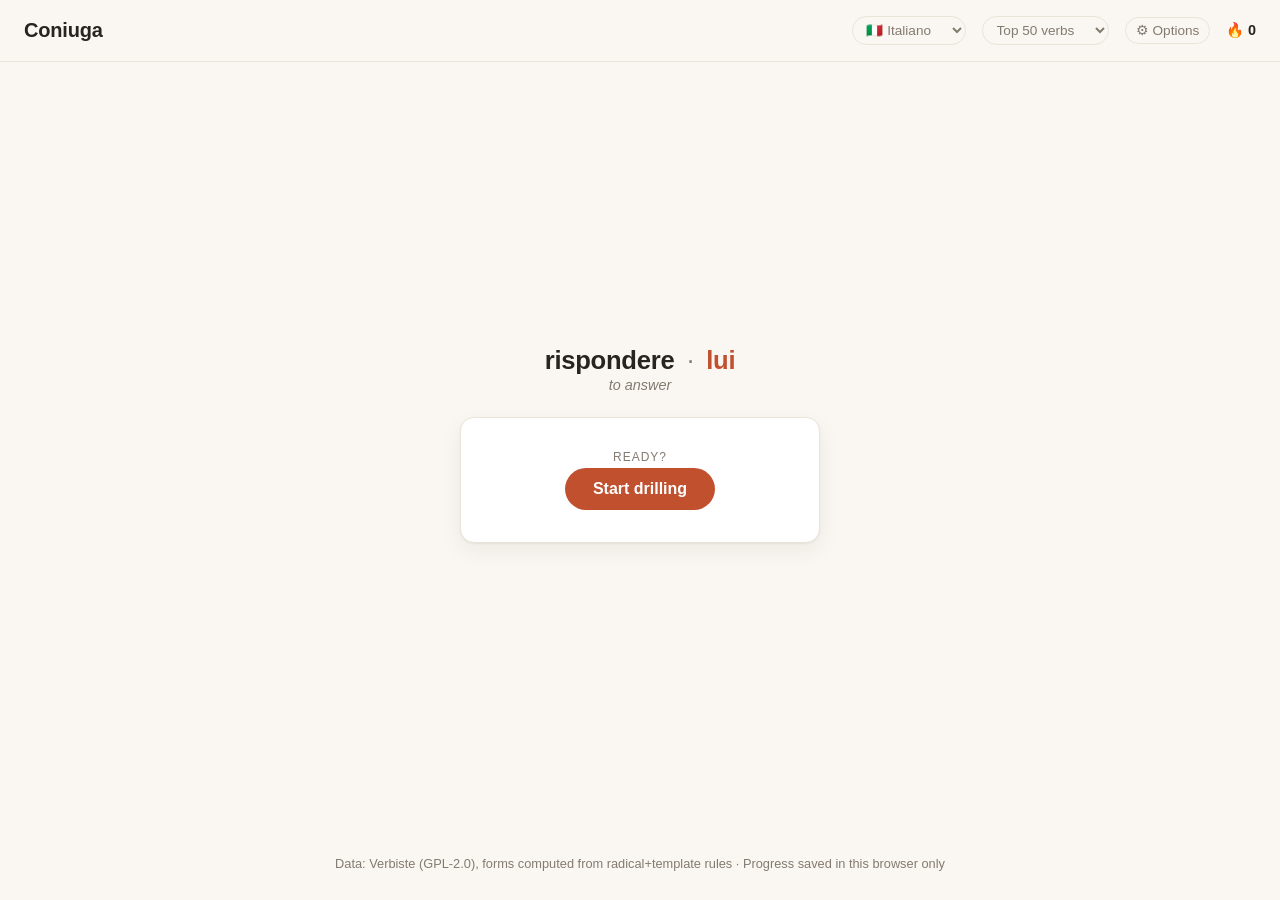
==== commit 1e434916: "Switch Italian to verbatim lookup (Morph-it!), fixing real bugs Verification against Morph-it! (Baro" ====
--- a/coniuga-standalone.html
+++ b/coniuga-standalone.html
@@ -433,7 +433,7 @@
 
 
 <script>
-window.EMBEDDED_VERB_DATA = {"generatedFrom":"Verbiste (github.com/RemiCardona/verbiste, GPL-2.0) - forms computed from radical+template rules; ranked by LeFFI (matteo-pellegrini/LeFFI, CC BY-SA 4.0) frequency data","verbs":[{"infinitive":"essere","english":"to be","rank":1,"gerund":"essendo","participle":"stato","forms":{"Indicativo":{"Presente":{"1s":"sono","2s":"sei","3s":"è","1p":"siamo","2p":"siete","3p":"sono"},"Imperfetto":{"1s":"ero","2s":"eri","3s":"era","1p":"eravamo","2p":"eravate","3p":"erano"},"Futuro":{"1s":"sarò","2s":"sarai","3s":"sarà","1p":"saremo","2p":"sarete","3p":"saranno"},"Condizionale":{"1s":"sarei","2s":"saresti","3s":"sarebbe","1p":"saremmo","2p":"sareste","3p":"sarebbero"},"Passato prossimo":{"1s":"sono stato","2s":"sei stato","3s":"è stato","1p":"siamo stati","2p":"siete stati","3p":"sono stati"}}}},{"infinitive":"fare","english":"to do, make","rank":2,"gerund":"facendo","participle":"fatto","forms":{"Indicativo":{"Presente":{"1s":"faccio","2s":"fai","3s":"fa","1p":"facciamo","2p":"fate","3p":"fanno"},"Imperfetto":{"1s":"facevo","2s":"facevi","3s":"faceva","1p":"facevamo","2p":"facevate","3p":"facevano"},"Futuro":{"1s":"farò","2s":"farai","3s":"farà","1p":"faremo","2p":"farete","3p":"faranno"},"Condizionale":{"1s":"farei","2s":"faresti","3s":"farebbe","1p":"faremmo","2p":"fareste","3p":"farebbero"},"Passato prossimo":{"1s":"ho fatto","2s":"hai fatto","3s":"ha fatto","1p":"abbiamo fatto","2p":"avete fatto","3p":"hanno fatto"}}}},{"infinitive":"avere","english":"to have","rank":3,"gerund":"avendo","participle":"avuto","forms":{"Indicativo":{"Presente":{"1s":"ho","2s":"hai","3s":"ha","1p":"abbiamo","2p":"avete","3p":"hanno"},"Imperfetto":{"1s":"avevo","2s":"avevi","3s":"aveva","1p":"avevamo","2p":"avevate","3p":"avevano"},"Futuro":{"1s":"avrò","2s":"avrai","3s":"avrà","1p":"avremo","2p":"avrete","3p":"avranno"},"Condizionale":{"1s":"avrei","2s":"avresti","3s":"avrebbe","1p":"avremmo","2p":"avreste","3p":"avrebbero"},"Passato prossimo":{"1s":"ho avuto","2s":"hai avuto","3s":"ha avuto","1p":"abbiamo avuto","2p":"avete avuto","3p":"hanno avuto"}}}},{"infinitive":"potere","english":"to be able to, can","rank":4,"gerund":"potendo","participle":"potuto","forms":{"Indicativo":{"Presente":{"1s":"posso","2s":"puoi","3s":"può","1p":"possiamo","2p":"potete","3p":"possono"},"Imperfetto":{"1s":"potevo","2s":"potevi","3s":"poteva","1p":"potevamo","2p":"potevate","3p":"potevano"},"Futuro":{"1s":"potrò","2s":"potrai","3s":"potrà","1p":"potremo","2p":"potrete","3p":"potranno"},"Condizionale":{"1s":"potrei","2s":"potresti","3s":"potrebbe","1p":"potremmo","2p":"potreste","3p":"potrebbero"},"Passato prossimo":{"1s":"ho potuto","2s":"hai potuto","3s":"ha potuto","1p":"abbiamo potuto","2p":"avete potuto","3p":"hanno potuto"}}}},{"infinitive":"dire","english":"to say, tell","rank":5,"gerund":"dicendo","participle":"detto","forms":{"Indicativo":{"Presente":{"1s":"dico","2s":"dici","3s":"dice","1p":"diciamo","2p":"dite","3p":"dicono"},"Imperfetto":{"1s":"dicevo","2s":"dicevi","3s":"diceva","1p":"dicevamo","2p":"dicevate","3p":"dicevano"},"Futuro":{"1s":"dirò","2s":"dirai","3s":"dirà","1p":"diremo","2p":"direte","3p":"diranno"},"Condizionale":{"1s":"direi","2s":"diresti","3s":"direbbe","1p":"diremmo","2p":"direste","3p":"direbbero"},"Passato prossimo":{"1s":"ho detto","2s":"hai detto","3s":"ha detto","1p":"abbiamo detto","2p":"avete detto","3p":"hanno detto"}}}},{"infinitive":"dovere","english":"to have to, must","rank":6,"gerund":"dovendo","participle":"dovuto","forms":{"Indicativo":{"Presente":{"1s":"devo","2s":"devi","3s":"deve","1p":"dobbiamo","2p":"dovete","3p":"devono"},"Imperfetto":{"1s":"dovevo","2s":"dovevi","3s":"doveva","1p":"dovevamo","2p":"dovevate","3p":"dovevano"},"Futuro":{"1s":"dovrò","2s":"dovrai","3s":"dovrà","1p":"dovremo","2p":"dovrete","3p":"dovranno"},"Condizionale":{"1s":"dovrei","2s":"dovresti","3s":"dovrebbe","1p":"dovremmo","2p":"dovreste","3p":"dovrebbero"},"Passato prossimo":{"1s":"ho dovuto","2s":"hai dovuto","3s":"ha dovuto","1p":"abbiamo dovuto","2p":"avete dovuto","3p":"hanno dovuto"}}}},{"infinitive":"volere","english":"to want","rank":7,"gerund":"volendo","participle":"voluto","forms":{"Indicativo":{"Presente":{"1s":"voglio","2s":"vuoi","3s":"vuole","1p":"vogliamo","2p":"volete","3p":"vogliono"},"Imperfetto":{"1s":"volevo","2s":"volevi","3s":"voleva","1p":"volevamo","2p":"volevate","3p":"volevano"},"Futuro":{"1s":"vvorrò","2s":"vvorrai","3s":"vvorrà","1p":"vvorremo","2p":"vvorrete","3p":"vvorranno"},"Condizionale":{"1s":"vorrei","2s":"vorresti","3s":"vorrebbe","1p":"vorremmo","2p":"vorreste","3p":"vorrebbero"},"Passato prossimo":{"1s":"ho voluto","2s":"hai voluto","3s":"ha voluto","1p":"abbiamo voluto","2p":"avete voluto","3p":"hanno voluto"}}}},{"infinitive":"andare","english":"to go","rank":8,"gerund":"andando","participle":"andato","forms":{"Indicativo":{"Presente":{"1s":"vado","2s":"vai","3s":"va","1p":"andiamo","2p":"andate","3p":"vanno"},"Imperfetto":{"1s":"andavo","2s":"andavi","3s":"andava","1p":"andavamo","2p":"andavate","3p":"andavano"},"Futuro":{"1s":"andrò","2s":"andrai","3s":"andrà","1p":"andremo","2p":"andrete","3p":"andranno"},"Condizionale":{"1s":"andrei","2s":"andresti","3s":"andrebbe","1p":"andremmo","2p":"andreste","3p":"andrebbero"},"Passato prossimo":{"1s":"sono andato","2s":"sei andato","3s":"è andato","1p":"siamo andati","2p":"siete andati","3p":"sono andati"}}}},{"infinitive":"stare","english":"to stay, be (state)","rank":9,"gerund":"stando","participle":"stato","forms":{"Indicativo":{"Presente":{"1s":"sto","2s":"stai","3s":"sta","1p":"stiamo","2p":"state","3p":"stanno"},"Imperfetto":{"1s":"stavo","2s":"stavi","3s":"stava","1p":"stavamo","2p":"stavate","3p":"stavano"},"Futuro":{"1s":"starò","2s":"starai","3s":"starà","1p":"staremo","2p":"starete","3p":"staranno"},"Condizionale":{"1s":"starei","2s":"staresti","3s":"starebbe","1p":"staremmo","2p":"stareste","3p":"starebbero"},"Passato prossimo":{"1s":"ho stato","2s":"hai stato","3s":"ha stato","1p":"abbiamo stato","2p":"avete stato","3p":"hanno stato"}}}},{"infinitive":"vedere","english":"to see","rank":10,"gerund":"vedendo","participle":"veduto","forms":{"Indicativo":{"Presente":{"1s":"vedo","2s":"vedi","3s":"vede","1p":"vediamo","2p":"vedete","3p":"vedono"},"Imperfetto":{"1s":"vedevo","2s":"vedevi","3s":"vedeva","1p":"vedevamo","2p":"vedevate","3p":"vedevano"},"Futuro":{"1s":"vederò","2s":"vederai","3s":"vederà","1p":"vederemo","2p":"vederete","3p":"vederanno"},"Condizionale":{"1s":"vedrei","2s":"vedresti","3s":"vedrebbe","1p":"vedremmo","2p":"vedreste","3p":"vedrebbero"},"Passato prossimo":{"1s":"ho veduto","2s":"hai veduto","3s":"ha veduto","1p":"abbiamo veduto","2p":"avete veduto","3p":"hanno veduto"}}}},{"infinitive":"sapere","english":"to know (a fact)","rank":11,"gerund":"sapendo","participle":"saputo","forms":{"Indicativo":{"Presente":{"1s":"so","2s":"sai","3s":"sa","1p":"sappiamo","2p":"sapete","3p":"sanno"},"Imperfetto":{"1s":"sapevo","2s":"sapevi","3s":"sapeva","1p":"sapevamo","2p":"sapevate","3p":"sapevano"},"Futuro":{"1s":"saprò","2s":"saprai","3s":"saprà","1p":"sapremo","2p":"saprete","3p":"sapranno"},"Condizionale":{"1s":"saprei","2s":"sapresti","3s":"saprebbe","1p":"sapremmo","2p":"sapreste","3p":"saprebbero"},"Passato prossimo":{"1s":"ho saputo","2s":"hai saputo","3s":"ha saputo","1p":"abbiamo saputo","2p":"avete saputo","3p":"hanno saputo"}}}},{"infinitive":"dare","english":"to give","rank":12,"gerund":"dando","participle":"dato","forms":{"Indicativo":{"Presente":{"1s":"do","2s":"dai","3s":"dà","1p":"diamo","2p":"date","3p":"dànno"},"Imperfetto":{"1s":"davo","2s":"davi","3s":"dava","1p":"davamo","2p":"davate","3p":"davano"},"Futuro":{"1s":"darò","2s":"darai","3s":"darà","1p":"daremo","2p":"darete","3p":"daranno"},"Condizionale":{"1s":"darei","2s":"daresti","3s":"darebbe","1p":"daremmo","2p":"dareste","3p":"darebbero"},"Passato prossimo":{"1s":"ho dato","2s":"hai dato","3s":"ha dato","1p":"abbiamo dato","2p":"avete dato","3p":"hanno dato"}}}},{"infinitive":"trovare","english":"to find","rank":13,"gerund":"trovando","participle":"trovato","forms":{"Indicativo":{"Presente":{"1s":"trovo","2s":"trovi","3s":"trova","1p":"troviamo","2p":"trovate","3p":"trovano"},"Imperfetto":{"1s":"trovavo","2s":"trovavi","3s":"trovava","1p":"trovavamo","2p":"trovavate","3p":"trovavano"},"Futuro":{"1s":"troverò","2s":"troverai","3s":"troverà","1p":"troveremo","2p":"troverete","3p":"troveranno"},"Condizionale":{"1s":"troverei","2s":"troveresti","3s":"troverebbe","1p":"troveremmo","2p":"trovereste","3p":"troverebbero"},"Passato prossimo":{"1s":"ho trovato","2s":"hai trovato","3s":"ha trovato","1p":"abbiamo trovato","2p":"avete trovato","3p":"hanno trovato"}}}},{"infinitive":"mettere","english":"to put, place","rank":14,"gerund":"mettendo","participle":"messo","forms":{"Indicativo":{"Presente":{"1s":"metto","2s":"metti","3s":"mette","1p":"mettiamo","2p":"mettete","3p":"mettono"},"Imperfetto":{"1s":"mettevo","2s":"mettevi","3s":"metteva","1p":"mettevamo","2p":"mettevate","3p":"mettevano"},"Futuro":{"1s":"metterò","2s":"metterai","3s":"metterà","1p":"metteremo","2p":"metterete","3p":"metteranno"},"Condizionale":{"1s":"metterei","2s":"metteresti","3s":"metterebbe","1p":"metteremmo","2p":"mettereste","3p":"metterebbero"},"Passato prossimo":{"1s":"ho messo","2s":"hai messo","3s":"ha messo","1p":"abbiamo messo","2p":"avete messo","3p":"hanno messo"}}}},{"infinitive":"parlare","english":"to speak","rank":15,"gerund":"parlando","participle":"parlato","forms":{"Indicativo":{"Presente":{"1s":"parlo","2s":"parli","3s":"parla","1p":"parliamo","2p":"parlate","3p":"parlano"},"Imperfetto":{"1s":"parlavo","2s":"parlavi","3s":"parlava","1p":"parlavamo","2p":"parlavate","3p":"parlavano"},"Futuro":{"1s":"parlerò","2s":"parlerai","3s":"parlerà","1p":"parleremo","2p":"parlerete","3p":"parleranno"},"Condizionale":{"1s":"parlerei","2s":"parleresti","3s":"parlerebbe","1p":"parleremmo","2p":"parlereste","3p":"parlerebbero"},"Passato prossimo":{"1s":"ho parlato","2s":"hai parlato","3s":"ha parlato","1p":"abbiamo parlato","2p":"avete parlato","3p":"hanno parlato"}}}},{"infinitive":"arrivare","english":"to arrive","rank":16,"gerund":"arrivando","participle":"arrivato","forms":{"Indicativo":{"Presente":{"1s":"arrivo","2s":"arrivi","3s":"arriva","1p":"arriviamo","2p":"arrivate","3p":"arrivano"},"Imperfetto":{"1s":"arrivavo","2s":"arrivavi","3s":"arrivava","1p":"arrivavamo","2p":"arrivavate","3p":"arrivavano"},"Futuro":{"1s":"arriverò","2s":"arriverai","3s":"arriverà","1p":"arriveremo","2p":"arriverete","3p":"arriveranno"},"Condizionale":{"1s":"arriverei","2s":"arriveresti","3s":"arriverebbe","1p":"arriveremmo","2p":"arrivereste","3p":"arriverebbero"},"Passato prossimo":{"1s":"sono arrivato","2s":"sei arrivato","3s":"è arrivato","1p":"siamo arrivati","2p":"siete arrivati","3p":"sono arrivati"}}}},{"infinitive":"pensare","english":"to think","rank":17,"gerund":"pensando","participle":"pensato","forms":{"Indicativo":{"Presente":{"1s":"penso","2s":"pensi","3s":"pensa","1p":"pensiamo","2p":"pensate","3p":"pensano"},"Imperfetto":{"1s":"pensavo","2s":"pensavi","3s":"pensava","1p":"pensavamo","2p":"pensavate","3p":"pensavano"},"Futuro":{"1s":"penserò","2s":"penserai","3s":"penserà","1p":"penseremo","2p":"penserete","3p":"penseranno"},"Condizionale":{"1s":"penserei","2s":"penseresti","3s":"penserebbe","1p":"penseremmo","2p":"pensereste","3p":"penserebbero"},"Passato prossimo":{"1s":"ho pensato","2s":"hai pensato","3s":"ha pensato","1p":"abbiamo pensato","2p":"avete pensato","3p":"hanno pensato"}}}},{"infinitive":"sembrare","english":"to seem","rank":18,"gerund":"sembrando","participle":"sembrato","forms":{"Indicativo":{"Presente":{"1s":"sembro","2s":"sembri","3s":"sembra","1p":"sembriamo","2p":"sembrate","3p":"sembrano"},"Imperfetto":{"1s":"sembravo","2s":"sembravi","3s":"sembrava","1p":"sembravamo","2p":"sembravate","3p":"sembravano"},"Futuro":{"1s":"sembrerò","2s":"sembrerai","3s":"sembrerà","1p":"sembreremo","2p":"sembrerete","3p":"sembreranno"},"Condizionale":{"1s":"sembrerei","2s":"sembreresti","3s":"sembrerebbe","1p":"sembreremmo","2p":"sembrereste","3p":"sembrerebbero"},"Passato prossimo":{"1s":"ho sembrato","2s":"hai sembrato","3s":"ha sembrato","1p":"abbiamo sembrato","2p":"avete sembrato","3p":"hanno sembrato"}}}},{"infinitive":"prendere","english":"to take","rank":19,"gerund":"prendendo","participle":"preso","forms":{"Indicativo":{"Presente":{"1s":"prendo","2s":"prendi","3s":"prende","1p":"prendiamo","2p":"prendete","3p":"prendono"},"Imperfetto":{"1s":"prendevo","2s":"prendevi","3s":"prendeva","1p":"prendevamo","2p":"prendevate","3p":"prendevano"},"Futuro":{"1s":"prenderò","2s":"prenderai","3s":"prenderà","1p":"prenderemo","2p":"prenderete","3p":"prenderanno"},"Condizionale":{"1s":"prenderei","2s":"prenderesti","3s":"prenderebbe","1p":"prenderemmo","2p":"prendereste","3p":"prenderebbero"},"Passato prossimo":{"1s":"ho preso","2s":"hai preso","3s":"ha preso","1p":"abbiamo preso","2p":"avete preso","3p":"hanno preso"}}}},{"infinitive":"chiedere","english":"to ask","rank":20,"gerund":"chiedendo","participle":"chieso","forms":{"Indicativo":{"Presente":{"1s":"chiedo","2s":"chiedi","3s":"chiede","1p":"chiediamo","2p":"chiedete","3p":"chiedonno"},"Imperfetto":{"1s":"chiedevo","2s":"chiedevi","3s":"chiedeva","1p":"chiedevamo","2p":"chiedevate","3p":"chiedevano"},"Futuro":{"1s":"chiederò","2s":"chiederai","3s":"chiederà","1p":"chiederemo","2p":"chiederete","3p":"chiederanno"},"Condizionale":{"1s":"chiederei","2s":"chiederesti","3s":"chiederebbe","1p":"chiederemmo","2p":"chiedereste","3p":"chiederebbero"},"Passato prossimo":{"1s":"ho chieso","2s":"hai chieso","3s":"ha chieso","1p":"abbiamo chieso","2p":"avete chieso","3p":"hanno chieso"}}}},{"infinitive":"lasciare","english":"to leave, let","rank":21,"gerund":"lasciando","participle":"lasciato","forms":{"Indicativo":{"Presente":{"1s":"lascio","2s":"lasci","3s":"lascia","1p":"lasciamo","2p":"lasciate","3p":"lasciano"},"Imperfetto":{"1s":"lasciavo","2s":"lasciavi","3s":"lasciava","1p":"lasciavamo","2p":"lasciavate","3p":"lasciavano"},"Futuro":{"1s":"lascerò","2s":"lascerai","3s":"lascerà","1p":"lasceremo","2p":"lascerete","3p":"lasceranno"},"Condizionale":{"1s":"lascerei","2s":"lasceresti","3s":"lascerebbe","1p":"lasceremmo","2p":"lascereste","3p":"lascerebbero"},"Passato prossimo":{"1s":"ho lasciato","2s":"hai lasciato","3s":"ha lasciato","1p":"abbiamo lasciato","2p":"avete lasciato","3p":"hanno lasciato"}}}},{"infinitive":"sentire","english":"to feel, hear","rank":22,"gerund":"sentendo","participle":"sentito","forms":{"Indicativo":{"Presente":{"1s":"sento","2s":"senti","3s":"sente","1p":"sentiamo","2p":"sentite","3p":"sentono"},"Imperfetto":{"1s":"sentivo","2s":"sentivi","3s":"sentiva","1p":"sentivamo","2p":"sentivate","3p":"sentivano"},"Futuro":{"1s":"sentirò","2s":"sentirai","3s":"sentirà","1p":"sentiremo","2p":"sentirete","3p":"sentiranno"},"Condizionale":{"1s":"sentirei","2s":"sentiresti","3s":"sentirebbe","1p":"sentiremmo","2p":"sentireste","3p":"sentirebbero"},"Passato prossimo":{"1s":"ho sentito","2s":"hai sentito","3s":"ha sentito","1p":"abbiamo sentito","2p":"avete sentito","3p":"hanno sentito"}}}},{"infinitive":"portare","english":"to bring, carry","rank":23,"gerund":"portando","participle":"portato","forms":{"Indicativo":{"Presente":{"1s":"porto","2s":"porti","3s":"porta","1p":"portiamo","2p":"portate","3p":"portano"},"Imperfetto":{"1s":"portavo","2s":"portavi","3s":"portava","1p":"portavamo","2p":"portavate","3p":"portavano"},"Futuro":{"1s":"porterò","2s":"porterai","3s":"porterà","1p":"porteremo","2p":"porterete","3p":"porteranno"},"Condizionale":{"1s":"porterei","2s":"porteresti","3s":"porterebbe","1p":"porteremmo","2p":"portereste","3p":"porterebbero"},"Passato prossimo":{"1s":"ho portato","2s":"hai portato","3s":"ha portato","1p":"abbiamo portato","2p":"avete portato","3p":"hanno portato"}}}},{"infinitive":"venire","english":"to come","rank":24,"gerund":"venendo","participle":"venuto","forms":{"Indicativo":{"Presente":{"1s":"vengo","2s":"vieni","3s":"viene","1p":"veniamo","2p":"venite","3p":"vengono"},"Imperfetto":{"1s":"venivo","2s":"venivi","3s":"veniva","1p":"venivamo","2p":"venivate","3p":"venivano"},"Futuro":{"1s":"verrò","2s":"verrai","3s":"verrà","1p":"verremo","2p":"verrete","3p":"verranno"},"Condizionale":{"1s":"verrei","2s":"verresti","3s":"verrebbe","1p":"verremmo","2p":"verreste","3p":"verrebbero"},"Passato prossimo":{"1s":"sono venuto","2s":"sei venuto","3s":"è venuto","1p":"siamo venuti","2p":"siete venuti","3p":"sono venuti"}}}},{"infinitive":"diventare","english":"to become","rank":25,"gerund":"diventando","participle":"diventato","forms":{"Indicativo":{"Presente":{"1s":"divento","2s":"diventi","3s":"diventa","1p":"diventiamo","2p":"diventate","3p":"diventano"},"Imperfetto":{"1s":"diventavo","2s":"diventavi","3s":"diventava","1p":"diventavamo","2p":"diventavate","3p":"diventavano"},"Futuro":{"1s":"diventerò","2s":"diventerai","3s":"diventerà","1p":"diventeremo","2p":"diventerete","3p":"diventeranno"},"Condizionale":{"1s":"diventerei","2s":"diventeresti","3s":"diventerebbe","1p":"diventeremmo","2p":"diventereste","3p":"diventerebbero"},"Passato prossimo":{"1s":"sono diventato","2s":"sei diventato","3s":"è diventato","1p":"siamo diventati","2p":"siete diventati","3p":"sono diventati"}}}},{"infinitive":"cercare","english":"to look for","rank":26,"gerund":"cercando","participle":"cercato","forms":{"Indicativo":{"Presente":{"1s":"cerco","2s":"cerchi","3s":"cerca","1p":"cerchiamo","2p":"cercate","3p":"cercano"},"Imperfetto":{"1s":"cercavo","2s":"cercavi","3s":"cercava","1p":"cercavamo","2p":"cercavate","3p":"cercavano"},"Futuro":{"1s":"cercherò","2s":"cercherai","3s":"cercherà","1p":"cercheremo","2p":"cercherete","3p":"cercheranno"},"Condizionale":{"1s":"cercherei","2s":"cercheresti","3s":"cercherebbe","1p":"cercheremmo","2p":"cerchereste","3p":"cercherebbero"},"Passato prossimo":{"1s":"ho cercato","2s":"hai cercato","3s":"ha cercato","1p":"abbiamo cercato","2p":"avete cercato","3p":"hanno cercato"}}}},{"infinitive":"passare","english":"to pass, spend (time)","rank":27,"gerund":"passando","participle":"passato","forms":{"Indicativo":{"Presente":{"1s":"passo","2s":"passi","3s":"passa","1p":"passiamo","2p":"passate","3p":"passano"},"Imperfetto":{"1s":"passavo","2s":"passavi","3s":"passava","1p":"passavamo","2p":"passavate","3p":"passavano"},"Futuro":{"1s":"passerò","2s":"passerai","3s":"passerà","1p":"passeremo","2p":"passerete","3p":"passeranno"},"Condizionale":{"1s":"passerei","2s":"passeresti","3s":"passerebbe","1p":"passeremmo","2p":"passereste","3p":"passerebbero"},"Passato prossimo":{"1s":"ho passato","2s":"hai passato","3s":"ha passato","1p":"abbiamo passato","2p":"avete passato","3p":"hanno passato"}}}},{"infinitive":"tornare","english":"to return, go back","rank":28,"gerund":"tornando","participle":"tornato","forms":{"Indicativo":{"Presente":{"1s":"torno","2s":"torni","3s":"torna","1p":"torniamo","2p":"tornate","3p":"tornano"},"Imperfetto":{"1s":"tornavo","2s":"tornavi","3s":"tornava","1p":"tornavamo","2p":"tornavate","3p":"tornavano"},"Futuro":{"1s":"tornerò","2s":"tornerai","3s":"tornerà","1p":"torneremo","2p":"tornerete","3p":"torneranno"},"Condizionale":{"1s":"tornerei","2s":"torneresti","3s":"tornerebbe","1p":"torneremmo","2p":"tornereste","3p":"tornerebbero"},"Passato prossimo":{"1s":"sono tornato","2s":"sei tornato","3s":"è tornato","1p":"siamo tornati","2p":"siete tornati","3p":"sono tornati"}}}},{"infinitive":"tenere","english":"to hold, keep","rank":29,"gerund":"tenendo","participle":"tenuto","forms":{"Indicativo":{"Presente":{"1s":"tengo","2s":"tieni","3s":"tiene","1p":"teniamo","2p":"tenete","3p":"tengono"},"Imperfetto":{"1s":"tenevo","2s":"tenevi","3s":"teneva","1p":"tenevamo","2p":"tenevate","3p":"tenevano"},"Futuro":{"1s":"terrò","2s":"terrai","3s":"terrà","1p":"terremo","2p":"terrete","3p":"terranno"},"Condizionale":{"1s":"terrei","2s":"terresti","3s":"terrebbe","1p":"terremmo","2p":"terreste","3p":"terrebbero"},"Passato prossimo":{"1s":"ho tenuto","2s":"hai tenuto","3s":"ha tenuto","1p":"abbiamo tenuto","2p":"avete tenuto","3p":"hanno tenuto"}}}},{"infinitive":"spiegare","english":"to explain","rank":30,"gerund":"spiegando","participle":"spiegato","forms":{"Indicativo":{"Presente":{"1s":"spiego","2s":"spieghi","3s":"spiega","1p":"spieghiamo","2p":"spiegate","3p":"spiegano"},"Imperfetto":{"1s":"spiegavo","2s":"spiegavi","3s":"spiegava","1p":"spiegavamo","2p":"spiegavate","3p":"spiegavano"},"Futuro":{"1s":"spiegherò","2s":"spiegherai","3s":"spiegherà","1p":"spiegheremo","2p":"spiegherete","3p":"spiegheranno"},"Condizionale":{"1s":"spiegherei","2s":"spiegheresti","3s":"spiegherebbe","1p":"spiegheremmo","2p":"spieghereste","3p":"spiegherebbero"},"Passato prossimo":{"1s":"ho spiegato","2s":"hai spiegato","3s":"ha spiegato","1p":"abbiamo spiegato","2p":"avete spiegato","3p":"hanno spiegato"}}}},{"infinitive":"finire","english":"to finish","rank":31,"gerund":"finendo","participle":"finito","forms":{"Indicativo":{"Presente":{"1s":"finisco","2s":"finisci","3s":"finisce","1p":"finiamo","2p":"finite","3p":"finiscono"},"Imperfetto":{"1s":"finivo","2s":"finivi","3s":"finiva","1p":"finivamo","2p":"finivate","3p":"finivano"},"Futuro":{"1s":"finirò","2s":"finirai","3s":"finirà","1p":"finiremo","2p":"finirete","3p":"finiranno"},"Condizionale":{"1s":"finirei","2s":"finiresti","3s":"finirebbe","1p":"finiremmo","2p":"finireste","3p":"finirebbero"},"Passato prossimo":{"1s":"ho finito","2s":"hai finito","3s":"ha finito","1p":"abbiamo finito","2p":"avete finito","3p":"hanno finito"}}}},{"infinitive":"capire","english":"to understand","rank":32,"gerund":"capendo","participle":"capito","forms":{"Indicativo":{"Presente":{"1s":"capisco","2s":"capisci","3s":"capisce","1p":"capiamo","2p":"capite","3p":"capiscono"},"Imperfetto":{"1s":"capivo","2s":"capivi","3s":"capiva","1p":"capivamo","2p":"capivate","3p":"capivano"},"Futuro":{"1s":"capirò","2s":"capirai","3s":"capirà","1p":"capiremo","2p":"capirete","3p":"capiranno"},"Condizionale":{"1s":"capirei","2s":"capiresti","3s":"capirebbe","1p":"capiremmo","2p":"capireste","3p":"capirebbero"},"Passato prossimo":{"1s":"ho capito","2s":"hai capito","3s":"ha capito","1p":"abbiamo capito","2p":"avete capito","3p":"hanno capito"}}}},{"infinitive":"chiamare","english":"to call","rank":33,"gerund":"chiamando","participle":"chiamato","forms":{"Indicativo":{"Presente":{"1s":"chiamo","2s":"chiami","3s":"chiama","1p":"chiamiamo","2p":"chiamate","3p":"chiamano"},"Imperfetto":{"1s":"chiamavo","2s":"chiamavi","3s":"chiamava","1p":"chiamavamo","2p":"chiamavate","3p":"chiamavano"},"Futuro":{"1s":"chiamerò","2s":"chiamerai","3s":"chiamerà","1p":"chiameremo","2p":"chiamerete","3p":"chiameranno"},"Condizionale":{"1s":"chiamerei","2s":"chiameresti","3s":"chiamerebbe","1p":"chiameremmo","2p":"chiamereste","3p":"chiamerebbero"},"Passato prossimo":{"1s":"ho chiamato","2s":"hai chiamato","3s":"ha chiamato","1p":"abbiamo chiamato","2p":"avete chiamato","3p":"hanno chiamato"}}}},{"infinitive":"credere","english":"to believe","rank":34,"gerund":"credendo","participle":"creduto","forms":{"Indicativo":{"Presente":{"1s":"credo","2s":"credi","3s":"crede","1p":"crediamo","2p":"credete","3p":"credono"},"Imperfetto":{"1s":"credevo","2s":"credevi","3s":"credeva","1p":"credevamo","2p":"credevate","3p":"credevano"},"Futuro":{"1s":"crederò","2s":"crederai","3s":"crederà","1p":"crederemo","2p":"crederete","3p":"crederanno"},"Condizionale":{"1s":"crederei","2s":"crederesti","3s":"crederebbe","1p":"crederemmo","2p":"credereste","3p":"crederebbero"},"Passato prossimo":{"1s":"ho creduto","2s":"hai creduto","3s":"ha creduto","1p":"abbiamo creduto","2p":"avete creduto","3p":"hanno creduto"}}}},{"infinitive":"cominciare","english":"to begin","rank":35,"gerund":"cominciando","participle":"cominciato","forms":{"Indicativo":{"Presente":{"1s":"comincio","2s":"cominci","3s":"comincia","1p":"cominciamo","2p":"cominciate","3p":"cominciano"},"Imperfetto":{"1s":"cominciavo","2s":"cominciavi","3s":"cominciava","1p":"cominciavamo","2p":"cominciavate","3p":"cominciavano"},"Futuro":{"1s":"comincerò","2s":"comincerai","3s":"comincerà","1p":"cominceremo","2p":"comincerete","3p":"cominceranno"},"Condizionale":{"1s":"comincerei","2s":"cominceresti","3s":"comincerebbe","1p":"cominceremmo","2p":"comincereste","3p":"comincerebbero"},"Passato prossimo":{"1s":"ho cominciato","2s":"hai cominciato","3s":"ha cominciato","1p":"abbiamo cominciato","2p":"avete cominciato","3p":"hanno cominciato"}}}},{"infinitive":"scrivere","english":"to write","rank":36,"gerund":"scrivendo","participle":"scritto","forms":{"Indicativo":{"Presente":{"1s":"scrivo","2s":"scrivi","3s":"scrive","1p":"scriviamo","2p":"scrivete","3p":"scrivono"},"Imperfetto":{"1s":"scrivevo","2s":"scrivevi","3s":"scriveva","1p":"scrivevamo","2p":"scrivevate","3p":"scrivevano"},"Futuro":{"1s":"scriverò","2s":"scriverai","3s":"scriverà","1p":"scriveremo","2p":"scriverete","3p":"scriveranno"},"Condizionale":{"1s":"scriverei","2s":"scriveresti","3s":"scriverebbe","1p":"scriveremmo","2p":"scrivereste","3p":"scriverebbero"},"Passato prossimo":{"1s":"ho scritto","2s":"hai scritto","3s":"ha scritto","1p":"abbiamo scritto","2p":"avete scritto","3p":"hanno scritto"}}}},{"infinitive":"ricordare","english":"to remember","rank":37,"gerund":"ricordando","participle":"ricordato","forms":{"Indicativo":{"Presente":{"1s":"ricordo","2s":"ricordi","3s":"ricorda","1p":"ricordiamo","2p":"ricordate","3p":"ricordano"},"Imperfetto":{"1s":"ricordavo","2s":"ricordavi","3s":"ricordava","1p":"ricordavamo","2p":"ricordavate","3p":"ricordavano"},"Futuro":{"1s":"ricorderò","2s":"ricorderai","3s":"ricorderà","1p":"ricorderemo","2p":"ricorderete","3p":"ricorderanno"},"Condizionale":{"1s":"ricorderei","2s":"ricorderesti","3s":"ricorderebbe","1p":"ricorderemmo","2p":"ricordereste","3p":"ricorderebbero"},"Passato prossimo":{"1s":"ho ricordato","2s":"hai ricordato","3s":"ha ricordato","1p":"abbiamo ricordato","2p":"avete ricordato","3p":"hanno ricordato"}}}},{"infinitive":"continuare","english":"to continue","rank":38,"gerund":"continuando","participle":"continuato","forms":{"Indicativo":{"Presente":{"1s":"continuo","2s":"continui","3s":"continua","1p":"continuiamo","2p":"continuate","3p":"continuano"},"Imperfetto":{"1s":"continuavo","2s":"continuavi","3s":"continuava","1p":"continuavamo","2p":"continuavate","3p":"continuavano"},"Futuro":{"1s":"continuerò","2s":"continuerai","3s":"continuerà","1p":"continueremo","2p":"continuerete","3p":"continueranno"},"Condizionale":{"1s":"continuerei","2s":"continueresti","3s":"continuerebbe","1p":"continueremmo","2p":"continuereste","3p":"continuerebbero"},"Passato prossimo":{"1s":"ho continuato","2s":"hai continuato","3s":"ha continuato","1p":"abbiamo continuato","2p":"avete continuato","3p":"hanno continuato"}}}},{"infinitive":"conoscere","english":"to know (a person/place)","rank":39,"gerund":"conoscendo","participle":"conosciuto","forms":{"Indicativo":{"Presente":{"1s":"conosco","2s":"conosci","3s":"conosce","1p":"conosciamo","2p":"conoscete","3p":"conoscono"},"Imperfetto":{"1s":"conoscevo","2s":"conoscevi","3s":"conosceva","1p":"conoscevamo","2p":"conoscevate","3p":"conoscevano"},"Futuro":{"1s":"conoscerò","2s":"conoscerai","3s":"conoscerà","1p":"conosceremo","2p":"conoscerete","3p":"conosceranno"},"Condizionale":{"1s":"conoscerei","2s":"conosceresti","3s":"conoscerebbe","1p":"conosceremmo","2p":"conoscereste","3p":"conoscerebbero"},"Passato prossimo":{"1s":"ho conosciuto","2s":"hai conosciuto","3s":"ha conosciuto","1p":"abbiamo conosciuto","2p":"avete conosciuto","3p":"hanno conosciuto"}}}},{"infinitive":"guardare","english":"to watch, look at","rank":40,"gerund":"guardando","participle":"guardato","forms":{"Indicativo":{"Presente":{"1s":"guardo","2s":"guardi","3s":"guarda","1p":"guardiamo","2p":"guardate","3p":"guardano"},"Imperfetto":{"1s":"guardavo","2s":"guardavi","3s":"guardava","1p":"guardavamo","2p":"guardavate","3p":"guardavano"},"Futuro":{"1s":"guarderò","2s":"guarderai","3s":"guarderà","1p":"guarderemo","2p":"guarderete","3p":"guarderanno"},"Condizionale":{"1s":"guarderei","2s":"guarderesti","3s":"guarderebbe","1p":"guarderemmo","2p":"guardereste","3p":"guarderebbero"},"Passato prossimo":{"1s":"ho guardato","2s":"hai guardato","3s":"ha guardato","1p":"abbiamo guardato","2p":"avete guardato","3p":"hanno guardato"}}}},{"infinitive":"restare","english":"to stay, remain","rank":41,"gerund":"restando","participle":"restato","forms":{"Indicativo":{"Presente":{"1s":"resto","2s":"resti","3s":"resta","1p":"restiamo","2p":"restate","3p":"restano"},"Imperfetto":{"1s":"restavo","2s":"restavi","3s":"restava","1p":"restavamo","2p":"restavate","3p":"restavano"},"Futuro":{"1s":"resterò","2s":"resterai","3s":"resterà","1p":"resteremo","2p":"resterete","3p":"resteranno"},"Condizionale":{"1s":"resterei","2s":"resteresti","3s":"resterebbe","1p":"resteremmo","2p":"restereste","3p":"resterebbero"},"Passato prossimo":{"1s":"ho restato","2s":"hai restato","3s":"ha restato","1p":"abbiamo restato","2p":"avete restato","3p":"hanno restato"}}}},{"infinitive":"rispondere","english":"to answer","rank":42,"gerund":"rispondendo","participle":"risposto","forms":{"Indicativo":{"Presente":{"1s":"rispondo","2s":"rispondi","3s":"risponde","1p":"rispondiamo","2p":"rispondete","3p":"rispondono"},"Imperfetto":{"1s":"rispondevo","2s":"rispondevi","3s":"rispondeva","1p":"rispondevamo","2p":"rispondevate","3p":"rispondevano"},"Futuro":{"1s":"risponderò","2s":"risponderai","3s":"risponderà","1p":"risponderemo","2p":"risponderete","3p":"risponderanno"},"Condizionale":{"1s":"risponderei","2s":"risponderesti","3s":"risponderebbe","1p":"risponderemmo","2p":"rispondereste","3p":"risponderebbero"},"Passato prossimo":{"1s":"ho risposto","2s":"hai risposto","3s":"ha risposto","1p":"abbiamo risposto","2p":"avete risposto","3p":"hanno risposto"}}}},{"infinitive":"presentare","english":"to present, introduce","rank":43,"gerund":"presentando","participle":"presentato","forms":{"Indicativo":{"Presente":{"1s":"presento","2s":"presenti","3s":"presenta","1p":"presentiamo","2p":"presentate","3p":"presentano"},"Imperfetto":{"1s":"presentavo","2s":"presentavi","3s":"presentava","1p":"presentavamo","2p":"presentavate","3p":"presentavano"},"Futuro":{"1s":"presenterò","2s":"presenterai","3s":"presenterà","1p":"presenteremo","2p":"presenterete","3p":"presenteranno"},"Condizionale":{"1s":"presenterei","2s":"presenteresti","3s":"presenterebbe","1p":"presenteremmo","2p":"presentereste","3p":"presenterebbero"},"Passato prossimo":{"1s":"ho presentato","2s":"hai presentato","3s":"ha presentato","1p":"abbiamo presentato","2p":"avete presentato","3p":"hanno presentato"}}}},{"infinitive":"uscire","english":"to go out, leave","rank":44,"gerund":"uscendo","participle":"uscito","forms":{"Indicativo":{"Presente":{"1s":"esco","2s":"esci","3s":"esce","1p":"usciamo","2p":"uscite","3p":"escono"},"Imperfetto":{"1s":"uscivo","2s":"uscivi","3s":"usciva","1p":"uscivamo","2p":"uscivate","3p":"uscivano"},"Futuro":{"1s":"uscirò","2s":"uscirai","3s":"uscirà","1p":"usciremo","2p":"uscirete","3p":"usciranno"},"Condizionale":{"1s":"uscirei","2s":"usciresti","3s":"uscirebbe","1p":"usciremmo","2p":"uscireste","3p":"uscirebbero"},"Passato prossimo":{"1s":"sono uscito","2s":"sei uscito","3s":"è uscito","1p":"siamo usciti","2p":"siete usciti","3p":"sono usciti"}}}},{"infinitive":"raccontare","english":"to tell, recount","rank":45,"gerund":"raccontando","participle":"raccontato","forms":{"Indicativo":{"Presente":{"1s":"racconto","2s":"racconti","3s":"racconta","1p":"raccontiamo","2p":"raccontate","3p":"raccontano"},"Imperfetto":{"1s":"raccontavo","2s":"raccontavi","3s":"raccontava","1p":"raccontavamo","2p":"raccontavate","3p":"raccontavano"},"Futuro":{"1s":"racconterò","2s":"racconterai","3s":"racconterà","1p":"racconteremo","2p":"racconterete","3p":"racconteranno"},"Condizionale":{"1s":"racconterei","2s":"racconteresti","3s":"racconterebbe","1p":"racconteremmo","2p":"raccontereste","3p":"racconterebbero"},"Passato prossimo":{"1s":"ho raccontato","2s":"hai raccontato","3s":"ha raccontato","1p":"abbiamo raccontato","2p":"avete raccontato","3p":"hanno raccontato"}}}},{"infinitive":"entrare","english":"to enter","rank":46,"gerund":"entrando","participle":"entrato","forms":{"Indicativo":{"Presente":{"1s":"entro","2s":"entri","3s":"entra","1p":"entriamo","2p":"entrate","3p":"entrano"},"Imperfetto":{"1s":"entravo","2s":"entravi","3s":"entrava","1p":"entravamo","2p":"entravate","3p":"entravano"},"Futuro":{"1s":"entrerò","2s":"entrerai","3s":"entrerà","1p":"entreremo","2p":"entrerete","3p":"entreranno"},"Condizionale":{"1s":"entrerei","2s":"entreresti","3s":"entrerebbe","1p":"entreremmo","2p":"entrereste","3p":"entrerebbero"},"Passato prossimo":{"1s":"sono entrato","2s":"sei entrato","3s":"è entrato","1p":"siamo entrati","2p":"siete entrati","3p":"sono entrati"}}}},{"infinitive":"seguire","english":"to follow","rank":47,"gerund":"seguendo","participle":"seguito","forms":{"Indicativo":{"Presente":{"1s":"seguo","2s":"segui","3s":"segue","1p":"seguiamo","2p":"seguite","3p":"seguono"},"Imperfetto":{"1s":"seguivo","2s":"seguivi","3s":"seguiva","1p":"seguivamo","2p":"seguivate","3p":"seguivano"},"Futuro":{"1s":"seguirò","2s":"seguirai","3s":"seguirà","1p":"seguiremo","2p":"seguirete","3p":"seguiranno"},"Condizionale":{"1s":"seguirei","2s":"seguiresti","3s":"seguirebbe","1p":"seguiremmo","2p":"seguireste","3p":"seguirebbero"},"Passato prossimo":{"1s":"ho seguito","2s":"hai seguito","3s":"ha seguito","1p":"abbiamo seguito","2p":"avete seguito","3p":"hanno seguito"}}}},{"infinitive":"lavorare","english":"to work","rank":48,"gerund":"lavorando","participle":"lavorato","forms":{"Indicativo":{"Presente":{"1s":"lavoro","2s":"lavori","3s":"lavora","1p":"lavoriamo","2p":"lavorate","3p":"lavorano"},"Imperfetto":{"1s":"lavoravo","2s":"lavoravi","3s":"lavorava","1p":"lavoravamo","2p":"lavoravate","3p":"lavoravano"},"Futuro":{"1s":"lavorerò","2s":"lavorerai","3s":"lavorerà","1p":"lavoreremo","2p":"lavorerete","3p":"lavoreranno"},"Condizionale":{"1s":"lavorerei","2s":"lavoreresti","3s":"lavorerebbe","1p":"lavoreremmo","2p":"lavorereste","3p":"lavorerebbero"},"Passato prossimo":{"1s":"ho lavorato","2s":"hai lavorato","3s":"ha lavorato","1p":"abbiamo lavorato","2p":"avete lavorato","3p":"hanno lavorato"}}}},{"infinitive":"aprire","english":"to open","rank":49,"gerund":"aprendo","participle":"aperto","forms":{"Indicativo":{"Presente":{"1s":"apro","2s":"apri","3s":"apre","1p":"apriamo","2p":"aprite","3p":"aprono"},"Imperfetto":{"1s":"aprivo","2s":"aprivi","3s":"apriva","1p":"aprivamo","2p":"aprivate","3p":"aprivano"},"Futuro":{"1s":"aprirò","2s":"aprirai","3s":"aprirà","1p":"apriremo","2p":"aprirete","3p":"apriranno"},"Condizionale":{"1s":"aprirei","2s":"apriresti","3s":"aprirebbe","1p":"apriremmo","2p":"aprireste","3p":"aprirebbero"},"Passato prossimo":{"1s":"ho aperto","2s":"hai aperto","3s":"ha aperto","1p":"abbiamo aperto","2p":"avete aperto","3p":"hanno aperto"}}}},{"infinitive":"giocare","english":"to play","rank":50,"gerund":"giocando","participle":"giocato","forms":{"Indicativo":{"Presente":{"1s":"gioco","2s":"giochi","3s":"gioca","1p":"giochiamo","2p":"giocate","3p":"giocano"},"Imperfetto":{"1s":"giocavo","2s":"giocavi","3s":"giocava","1p":"giocavamo","2p":"giocavate","3p":"giocavano"},"Futuro":{"1s":"giocherò","2s":"giocherai","3s":"giocherà","1p":"giocheremo","2p":"giocherete","3p":"giocheranno"},"Condizionale":{"1s":"giocherei","2s":"giocheresti","3s":"giocherebbe","1p":"giocheremmo","2p":"giochereste","3p":"giocherebbero"},"Passato prossimo":{"1s":"ho giocato","2s":"hai giocato","3s":"ha giocato","1p":"abbiamo giocato","2p":"avete giocato","3p":"hanno giocato"}}}},{"infinitive":"cambiare","english":"to change","rank":51,"gerund":"cambiando","participle":"cambiato","forms":{"Indicativo":{"Presente":{"1s":"cambio","2s":"cambi","3s":"cambia","1p":"cambiamo","2p":"cambiate","3p":"cambiano"},"Imperfetto":{"1s":"cambiavo","2s":"cambiavi","3s":"cambiava","1p":"cambiavamo","2p":"cambiavate","3p":"cambiavano"},"Futuro":{"1s":"cambierò","2s":"cambierai","3s":"cambierà","1p":"cambieremo","2p":"cambierete","3p":"cambieranno"},"Condizionale":{"1s":"cambierei","2s":"cambieresti","3s":"cambierebbe","1p":"cambieremmo","2p":"cambiereste","3p":"cambierebbero"},"Passato prossimo":{"1s":"ho cambiato","2s":"hai cambiato","3s":"ha cambiato","1p":"abbiamo cambiato","2p":"avete cambiato","3p":"hanno cambiato"}}}},{"infinitive":"usare","english":"to use","rank":52,"gerund":"usando","participle":"usato","forms":{"Indicativo":{"Presente":{"1s":"uso","2s":"usi","3s":"usa","1p":"usiamo","2p":"usate","3p":"usano"},"Imperfetto":{"1s":"usavo","2s":"usavi","3s":"usava","1p":"usavamo","2p":"usavate","3p":"usavano"},"Futuro":{"1s":"userò","2s":"userai","3s":"userà","1p":"useremo","2p":"userete","3p":"useranno"},"Condizionale":{"1s":"userei","2s":"useresti","3s":"userebbe","1p":"useremmo","2p":"usereste","3p":"userebbero"},"Passato prossimo":{"1s":"ho usato","2s":"hai usato","3s":"ha usato","1p":"abbiamo usato","2p":"avete usato","3p":"hanno usato"}}}},{"infinitive":"servire","english":"to serve","rank":53,"gerund":"servendo","participle":"servito","forms":{"Indicativo":{"Presente":{"1s":"servo","2s":"servi","3s":"serve","1p":"serviamo","2p":"servite","3p":"servono"},"Imperfetto":{"1s":"servivo","2s":"servivi","3s":"serviva","1p":"servivamo","2p":"servivate","3p":"servivano"},"Futuro":{"1s":"servirò","2s":"servirai","3s":"servirà","1p":"serviremo","2p":"servirete","3p":"serviranno"},"Condizionale":{"1s":"servirei","2s":"serviresti","3s":"servirebbe","1p":"serviremmo","2p":"servireste","3p":"servirebbero"},"Passato prossimo":{"1s":"ho servito","2s":"hai servito","3s":"ha servito","1p":"abbiamo servito","2p":"avete servito","3p":"hanno servito"}}}},{"infinitive":"aspettare","english":"to wait","rank":54,"gerund":"aspettando","participle":"aspettato","forms":{"Indicativo":{"Presente":{"1s":"aspetto","2s":"aspetti","3s":"aspetta","1p":"aspettiamo","2p":"aspettate","3p":"aspettano"},"Imperfetto":{"1s":"aspettavo","2s":"aspettavi","3s":"aspettava","1p":"aspettavamo","2p":"aspettavate","3p":"aspettavano"},"Futuro":{"1s":"aspetterò","2s":"aspetterai","3s":"aspetterà","1p":"aspetteremo","2p":"aspetterete","3p":"aspetteranno"},"Condizionale":{"1s":"aspetterei","2s":"aspetteresti","3s":"aspetterebbe","1p":"aspetteremmo","2p":"aspettereste","3p":"aspetterebbero"},"Passato prossimo":{"1s":"ho aspettato","2s":"hai aspettato","3s":"ha aspettato","1p":"abbiamo aspettato","2p":"avete aspettato","3p":"hanno aspettato"}}}},{"infinitive":"ottenere","english":"to obtain","rank":55,"gerund":"ottenendo","participle":"ottenuto","forms":{"Indicativo":{"Presente":{"1s":"ottengo","2s":"ottieni","3s":"ottiene","1p":"otteniamo","2p":"ottenete","3p":"ottengono"},"Imperfetto":{"1s":"ottenevo","2s":"ottenevi","3s":"otteneva","1p":"ottenevamo","2p":"ottenevate","3p":"ottenevano"},"Futuro":{"1s":"otterrò","2s":"otterrai","3s":"otterrà","1p":"otterremo","2p":"otterrete","3p":"otterranno"},"Condizionale":{"1s":"otterrei","2s":"otterresti","3s":"otterrebbe","1p":"otterremmo","2p":"otterreste","3p":"otterrebbero"},"Passato prossimo":{"1s":"ho ottenuto","2s":"hai ottenuto","3s":"ha ottenuto","1p":"abbiamo ottenuto","2p":"avete ottenuto","3p":"hanno ottenuto"}}}},{"infinitive":"leggere","english":"to read","rank":56,"gerund":"leggendo","participle":"letto","forms":{"Indicativo":{"Presente":{"1s":"leggo","2s":"leggi","3s":"legge","1p":"leggiamo","2p":"leggete","3p":"leggono"},"Imperfetto":{"1s":"leggevo","2s":"leggevi","3s":"leggeva","1p":"leggevamo","2p":"leggevate","3p":"leggevano"},"Futuro":{"1s":"leggerò","2s":"leggerai","3s":"leggerà","1p":"leggeremo","2p":"leggerete","3p":"leggeranno"},"Condizionale":{"1s":"leggerei","2s":"leggeresti","3s":"leggerebbe","1p":"leggeremmo","2p":"leggereste","3p":"leggerebbero"},"Passato prossimo":{"1s":"ho letto","2s":"hai letto","3s":"ha letto","1p":"abbiamo letto","2p":"avete letto","3p":"hanno letto"}}}},{"infinitive":"pagare","english":"to pay","rank":57,"gerund":"pagando","participle":"pagato","forms":{"Indicativo":{"Presente":{"1s":"pago","2s":"paghi","3s":"paga","1p":"paghiamo","2p":"pagate","3p":"pagano"},"Imperfetto":{"1s":"pagavo","2s":"pagavi","3s":"pagava","1p":"pagavamo","2p":"pagavate","3p":"pagavano"},"Futuro":{"1s":"pagherò","2s":"pagherai","3s":"pagherà","1p":"pagheremo","2p":"pagherete","3p":"pagheranno"},"Condizionale":{"1s":"pagherei","2s":"pagheresti","3s":"pagherebbe","1p":"pagheremmo","2p":"paghereste","3p":"pagherebbero"},"Passato prossimo":{"1s":"ho pagato","2s":"hai pagato","3s":"ha pagato","1p":"abbiamo pagato","2p":"avete pagato","3p":"hanno pagato"}}}},{"infinitive":"chiudere","english":"to close","rank":58,"gerund":"chiudendo","participle":"chiuso","forms":{"Indicativo":{"Presente":{"1s":"chiudo","2s":"chiudi","3s":"chiude","1p":"chiudiamo","2p":"chiudete","3p":"chiudonno"},"Imperfetto":{"1s":"chiudevo","2s":"chiudevi","3s":"chiudeva","1p":"chiudevamo","2p":"chiudevate","3p":"chiudevano"},"Futuro":{"1s":"chiuderò","2s":"chiuderai","3s":"chiuderà","1p":"chiuderemo","2p":"chiuderete","3p":"chiuderanno"},"Condizionale":{"1s":"chiuderei","2s":"chiuderesti","3s":"chiuderebbe","1p":"chiuderemmo","2p":"chiudereste","3p":"chiuderebbero"},"Passato prossimo":{"1s":"ho chiuso","2s":"hai chiuso","3s":"ha chiuso","1p":"abbiamo chiuso","2p":"avete chiuso","3p":"hanno chiuso"}}}},{"infinitive":"provare","english":"to try, feel","rank":59,"gerund":"provando","participle":"provato","forms":{"Indicativo":{"Presente":{"1s":"provo","2s":"provi","3s":"prova","1p":"proviamo","2p":"provate","3p":"provano"},"Imperfetto":{"1s":"provavo","2s":"provavi","3s":"provava","1p":"provavamo","2p":"provavate","3p":"provavano"},"Futuro":{"1s":"proverò","2s":"proverai","3s":"proverà","1p":"proveremo","2p":"proverete","3p":"proveranno"},"Condizionale":{"1s":"proverei","2s":"proveresti","3s":"proverebbe","1p":"proveremmo","2p":"provereste","3p":"proverebbero"},"Passato prossimo":{"1s":"ho provato","2s":"hai provato","3s":"ha provato","1p":"abbiamo provato","2p":"avete provato","3p":"hanno provato"}}}},{"infinitive":"apparire","english":"to appear","rank":60,"gerund":"apparendo","participle":"apparso","forms":{"Indicativo":{"Presente":{"1s":"appaio","2s":"appari","3s":"appare","1p":"appariamo","2p":"apparite","3p":"appaiono"},"Imperfetto":{"1s":"apparivo","2s":"apparivi","3s":"appariva","1p":"apparivamo","2p":"apparivate","3p":"apparivano"},"Futuro":{"1s":"apparirò","2s":"apparirai","3s":"apparirà","1p":"appariremo","2p":"apparirete","3p":"appariranno"},"Condizionale":{"1s":"apparirei","2s":"appariresti","3s":"apparirebbe","1p":"appariremmo","2p":"apparireste","3p":"apparirebbero"},"Passato prossimo":{"1s":"sono apparso","2s":"sei apparso","3s":"è apparso","1p":"siamo apparsi","2p":"siete apparsi","3p":"sono apparsi"}}}},{"infinitive":"correre","english":"to run","rank":61,"gerund":"correndo","participle":"corso","forms":{"Indicativo":{"Presente":{"1s":"corro","2s":"corri","3s":"corre","1p":"corriamo","2p":"correte","3p":"corrono"},"Imperfetto":{"1s":"correvo","2s":"correvi","3s":"correva","1p":"correvamo","2p":"correvate","3p":"correvano"},"Futuro":{"1s":"correrò","2s":"correrai","3s":"correrà","1p":"correremo","2p":"correrete","3p":"correranno"},"Condizionale":{"1s":"correrei","2s":"correresti","3s":"correrebbe","1p":"correremmo","2p":"correreste","3p":"correrebbero"},"Passato prossimo":{"1s":"ho corso","2s":"hai corso","3s":"ha corso","1p":"abbiamo corso","2p":"avete corso","3p":"hanno corso"}}}},{"infinitive":"incontrare","english":"to meet","rank":62,"gerund":"incontrando","participle":"incontrato","forms":{"Indicativo":{"Presente":{"1s":"incontro","2s":"incontri","3s":"incontra","1p":"incontriamo","2p":"incontrate","3p":"incontrano"},"Imperfetto":{"1s":"incontravo","2s":"incontravi","3s":"incontrava","1p":"incontravamo","2p":"incontravate","3p":"incontravano"},"Futuro":{"1s":"incontrerò","2s":"incontrerai","3s":"incontrerà","1p":"incontreremo","2p":"incontrerete","3p":"incontreranno"},"Condizionale":{"1s":"incontrerei","2s":"incontreresti","3s":"incontrerebbe","1p":"incontreremmo","2p":"incontrereste","3p":"incontrerebbero"},"Passato prossimo":{"1s":"ho incontrato","2s":"hai incontrato","3s":"ha incontrato","1p":"abbiamo incontrato","2p":"avete incontrato","3p":"hanno incontrato"}}}},{"infinitive":"permettere","english":"to allow","rank":63,"gerund":"permettendo","participle":"permesso","forms":{"Indicativo":{"Presente":{"1s":"permetto","2s":"permetti","3s":"permette","1p":"permettiamo","2p":"permettete","3p":"permettono"},"Imperfetto":{"1s":"permettevo","2s":"permettevi","3s":"permetteva","1p":"permettevamo","2p":"permettevate","3p":"permettevano"},"Futuro":{"1s":"permetterò","2s":"permetterai","3s":"permetterà","1p":"permetteremo","2p":"permetterete","3p":"permetteranno"},"Condizionale":{"1s":"permetterei","2s":"permetteresti","3s":"permetterebbe","1p":"permetteremmo","2p":"permettereste","3p":"permetterebbero"},"Passato prossimo":{"1s":"ho permesso","2s":"hai permesso","3s":"ha permesso","1p":"abbiamo permesso","2p":"avete permesso","3p":"hanno permesso"}}}},{"infinitive":"fermare","english":"to stop","rank":64,"gerund":"fermando","participle":"fermato","forms":{"Indicativo":{"Presente":{"1s":"fermo","2s":"fermi","3s":"ferma","1p":"fermiamo","2p":"fermate","3p":"fermano"},"Imperfetto":{"1s":"fermavo","2s":"fermavi","3s":"fermava","1p":"fermavamo","2p":"fermavate","3p":"fermavano"},"Futuro":{"1s":"fermerò","2s":"fermerai","3s":"fermerà","1p":"fermeremo","2p":"fermerete","3p":"fermeranno"},"Condizionale":{"1s":"fermerei","2s":"fermeresti","3s":"fermerebbe","1p":"fermeremmo","2p":"fermereste","3p":"fermerebbero"},"Passato prossimo":{"1s":"ho fermato","2s":"hai fermato","3s":"ha fermato","1p":"abbiamo fermato","2p":"avete fermato","3p":"hanno fermato"}}}},{"infinitive":"aiutare","english":"to help","rank":65,"gerund":"aiutando","participle":"aiutato","forms":{"Indicativo":{"Presente":{"1s":"aiuto","2s":"aiuti","3s":"aiuta","1p":"aiutiamo","2p":"aiutate","3p":"aiutano"},"Imperfetto":{"1s":"aiutavo","2s":"aiutavi","3s":"aiutava","1p":"aiutavamo","2p":"aiutavate","3p":"aiutavano"},"Futuro":{"1s":"aiuterò","2s":"aiuterai","3s":"aiuterà","1p":"aiuteremo","2p":"aiuterete","3p":"aiuteranno"},"Condizionale":{"1s":"aiuterei","2s":"aiuteresti","3s":"aiuterebbe","1p":"aiuteremmo","2p":"aiutereste","3p":"aiuterebbero"},"Passato prossimo":{"1s":"ho aiutato","2s":"hai aiutato","3s":"ha aiutato","1p":"abbiamo aiutato","2p":"avete aiutato","3p":"hanno aiutato"}}}},{"infinitive":"sperare","english":"to hope","rank":66,"gerund":"sperando","participle":"sperato","forms":{"Indicativo":{"Presente":{"1s":"spero","2s":"speri","3s":"spera","1p":"speriamo","2p":"sperate","3p":"sperano"},"Imperfetto":{"1s":"speravo","2s":"speravi","3s":"sperava","1p":"speravamo","2p":"speravate","3p":"speravano"},"Futuro":{"1s":"spererò","2s":"spererai","3s":"spererà","1p":"spereremo","2p":"spererete","3p":"spereranno"},"Condizionale":{"1s":"spererei","2s":"spereresti","3s":"spererebbe","1p":"spereremmo","2p":"sperereste","3p":"spererebbero"},"Passato prossimo":{"1s":"ho sperato","2s":"hai sperato","3s":"ha sperato","1p":"abbiamo sperato","2p":"avete sperato","3p":"hanno sperato"}}}},{"infinitive":"cadere","english":"to fall","rank":67,"gerund":"cadendo","participle":"caduto","forms":{"Indicativo":{"Presente":{"1s":"cado","2s":"cadi","3s":"cade","1p":"cadiamo","2p":"cadete","3p":"cadono"},"Imperfetto":{"1s":"cadevo","2s":"cadevi","3s":"cadeva","1p":"cadevamo","2p":"cadevate","3p":"cadevano"},"Futuro":{"1s":"cadrò","2s":"cadrai","3s":"cadrà","1p":"cadremo","2p":"cadrete","3p":"cadranno"},"Condizionale":{"1s":"cadrei","2s":"cadresti","3s":"cadrebbe","1p":"cadremmo","2p":"cadreste","3p":"cadrebbero"},"Passato prossimo":{"1s":"sono caduto","2s":"sei caduto","3s":"è caduto","1p":"siamo caduti","2p":"siete caduti","3p":"sono caduti"}}}},{"infinitive":"preferire","english":"to prefer","rank":68,"gerund":"preferendo","participle":"preferito","forms":{"Indicativo":{"Presente":{"1s":"preferisco","2s":"preferisci","3s":"preferisce","1p":"preferiamo","2p":"preferite","3p":"preferiscono"},"Imperfetto":{"1s":"preferivo","2s":"preferivi","3s":"preferiva","1p":"preferivamo","2p":"preferivate","3p":"preferivano"},"Futuro":{"1s":"preferirò","2s":"preferirai","3s":"preferirà","1p":"preferiremo","2p":"preferirete","3p":"preferiranno"},"Condizionale":{"1s":"preferirei","2s":"preferiresti","3s":"preferirebbe","1p":"preferiremmo","2p":"preferireste","3p":"preferirebbero"},"Passato prossimo":{"1s":"ho preferito","2s":"hai preferito","3s":"ha preferito","1p":"abbiamo preferito","2p":"avete preferito","3p":"hanno preferito"}}}},{"infinitive":"girare","english":"to turn, go around","rank":69,"gerund":"girando","participle":"girato","forms":{"Indicativo":{"Presente":{"1s":"giro","2s":"giri","3s":"gira","1p":"giriamo","2p":"girate","3p":"girano"},"Imperfetto":{"1s":"giravo","2s":"giravi","3s":"girava","1p":"giravamo","2p":"giravate","3p":"giravano"},"Futuro":{"1s":"girerò","2s":"girerai","3s":"girerà","1p":"gireremo","2p":"girerete","3p":"gireranno"},"Condizionale":{"1s":"girerei","2s":"gireresti","3s":"girerebbe","1p":"gireremmo","2p":"girereste","3p":"girerebbero"},"Passato prossimo":{"1s":"ho girato","2s":"hai girato","3s":"ha girato","1p":"abbiamo girato","2p":"avete girato","3p":"hanno girato"}}}},{"infinitive":"produrre","english":"to produce","rank":70,"gerund":"producendo","participle":"prodotto","forms":{"Indicativo":{"Presente":{"1s":"produco","2s":"produci","3s":"produce","1p":"produciamo","2p":"producete","3p":"produconno"},"Imperfetto":{"1s":"producevo","2s":"producevi","3s":"produceva","1p":"producevamo","2p":"producevate","3p":"producevano"},"Futuro":{"1s":"produrrò","2s":"produrrai","3s":"produrrà","1p":"produrremo","2p":"produrrete","3p":"produrranno"},"Condizionale":{"1s":"produrrei","2s":"produrresti","3s":"produrrebbe","1p":"produrremmo","2p":"produrreste","3p":"produrrebbero"},"Passato prossimo":{"1s":"ho prodotto","2s":"hai prodotto","3s":"ha prodotto","1p":"abbiamo prodotto","2p":"avete prodotto","3p":"hanno prodotto"}}}},{"infinitive":"preparare","english":"to prepare","rank":71,"gerund":"preparando","participle":"preparato","forms":{"Indicativo":{"Presente":{"1s":"preparo","2s":"prepari","3s":"prepara","1p":"prepariamo","2p":"preparate","3p":"preparano"},"Imperfetto":{"1s":"preparavo","2s":"preparavi","3s":"preparava","1p":"preparavamo","2p":"preparavate","3p":"preparavano"},"Futuro":{"1s":"preparerò","2s":"preparerai","3s":"preparerà","1p":"prepareremo","2p":"preparerete","3p":"prepareranno"},"Condizionale":{"1s":"preparerei","2s":"prepareresti","3s":"preparerebbe","1p":"prepareremmo","2p":"preparereste","3p":"preparerebbero"},"Passato prossimo":{"1s":"ho preparato","2s":"hai preparato","3s":"ha preparato","1p":"abbiamo preparato","2p":"avete preparato","3p":"hanno preparato"}}}},{"infinitive":"riconoscere","english":"to recognize","rank":72,"gerund":"riconoscendo","participle":"riconosciuto","forms":{"Indicativo":{"Presente":{"1s":"riconosco","2s":"riconosci","3s":"riconosce","1p":"riconosciamo","2p":"riconoscete","3p":"riconoscono"},"Imperfetto":{"1s":"riconoscevo","2s":"riconoscevi","3s":"riconosceva","1p":"riconoscevamo","2p":"riconoscevate","3p":"riconoscevano"},"Futuro":{"1s":"riconoscerò","2s":"riconoscerai","3s":"riconoscerà","1p":"riconosceremo","2p":"riconoscerete","3p":"riconosceranno"},"Condizionale":{"1s":"riconoscerei","2s":"riconosceresti","3s":"riconoscerebbe","1p":"riconosceremmo","2p":"riconoscereste","3p":"riconoscerebbero"},"Passato prossimo":{"1s":"ho riconosciuto","2s":"hai riconosciuto","3s":"ha riconosciuto","1p":"abbiamo riconosciuto","2p":"avete riconosciuto","3p":"hanno riconosciuto"}}}},{"infinitive":"dimenticare","english":"to forget","rank":73,"gerund":"dimenticando","participle":"dimenticato","forms":{"Indicativo":{"Presente":{"1s":"dimentico","2s":"dimentichi","3s":"dimentica","1p":"dimentichiamo","2p":"dimenticate","3p":"dimenticano"},"Imperfetto":{"1s":"dimenticavo","2s":"dimenticavi","3s":"dimenticava","1p":"dimenticavamo","2p":"dimenticavate","3p":"dimenticavano"},"Futuro":{"1s":"dimenticherò","2s":"dimenticherai","3s":"dimenticherà","1p":"dimenticheremo","2p":"dimenticherete","3p":"dimenticheranno"},"Condizionale":{"1s":"dimenticherei","2s":"dimenticheresti","3s":"dimenticherebbe","1p":"dimenticheremmo","2p":"dimentichereste","3p":"dimenticherebbero"},"Passato prossimo":{"1s":"ho dimenticato","2s":"hai dimenticato","3s":"ha dimenticato","1p":"abbiamo dimenticato","2p":"avete dimenticato","3p":"hanno dimenticato"}}}},{"infinitive":"sposare","english":"to marry","rank":74,"gerund":"sposando","participle":"sposato","forms":{"Indicativo":{"Presente":{"1s":"sposo","2s":"sposi","3s":"sposa","1p":"sposiamo","2p":"sposate","3p":"sposano"},"Imperfetto":{"1s":"sposavo","2s":"sposavi","3s":"sposava","1p":"sposavamo","2p":"sposavate","3p":"sposavano"},"Futuro":{"1s":"sposerò","2s":"sposerai","3s":"sposerà","1p":"sposeremo","2p":"sposerete","3p":"sposeranno"},"Condizionale":{"1s":"sposerei","2s":"sposeresti","3s":"sposerebbe","1p":"sposeremmo","2p":"sposereste","3p":"sposerebbero"},"Passato prossimo":{"1s":"ho sposato","2s":"hai sposato","3s":"ha sposato","1p":"abbiamo sposato","2p":"avete sposato","3p":"hanno sposato"}}}},{"infinitive":"mangiare","english":"to eat","rank":75,"gerund":"mangiando","participle":"mangiato","forms":{"Indicativo":{"Presente":{"1s":"mangio","2s":"mangi","3s":"mangia","1p":"mangiamo","2p":"mangiate","3p":"mangiano"},"Imperfetto":{"1s":"mangiavo","2s":"mangiavi","3s":"mangiava","1p":"mangiavamo","2p":"mangiavate","3p":"mangiavano"},"Futuro":{"1s":"mangerò","2s":"mangerai","3s":"mangerà","1p":"mangeremo","2p":"mangerete","3p":"mangeranno"},"Condizionale":{"1s":"mangerei","2s":"mangeresti","3s":"mangerebbe","1p":"mangeremmo","2p":"mangereste","3p":"mangerebbero"},"Passato prossimo":{"1s":"ho mangiato","2s":"hai mangiato","3s":"ha mangiato","1p":"abbiamo mangiato","2p":"avete mangiato","3p":"hanno mangiato"}}}},{"infinitive":"togliere","english":"to remove","rank":76,"gerund":"togliendo","participle":"tolto","forms":{"Indicativo":{"Presente":{"1s":"tolgo","2s":"togli","3s":"toglie","1p":"togliamo","2p":"togliete","3p":"tolgono"},"Imperfetto":{"1s":"toglievo","2s":"toglievi","3s":"toglieva","1p":"toglievamo","2p":"toglievate","3p":"toglievano"},"Futuro":{"1s":"toglierò","2s":"toglierai","3s":"toglierà","1p":"toglieremo","2p":"toglierete","3p":"toglieranno"},"Condizionale":{"1s":"toglierei","2s":"toglieresti","3s":"toglierebbe","1p":"toglieremmo","2p":"togliereste","3p":"toglierebbero"},"Passato prossimo":{"1s":"ho tolto","2s":"hai tolto","3s":"ha tolto","1p":"abbiamo tolto","2p":"avete tolto","3p":"hanno tolto"}}}},{"infinitive":"mantenere","english":"to maintain","rank":77,"gerund":"mantenendo","participle":"mantenuto","forms":{"Indicativo":{"Presente":{"1s":"mantengo","2s":"mantieni","3s":"mantiene","1p":"manteniamo","2p":"mantenete","3p":"mantengono"},"Imperfetto":{"1s":"mantenevo","2s":"mantenevi","3s":"manteneva","1p":"mantenevamo","2p":"mantenevate","3p":"mantenevano"},"Futuro":{"1s":"manterrò","2s":"manterrai","3s":"manterrà","1p":"manterremo","2p":"manterrete","3p":"manterranno"},"Condizionale":{"1s":"manterrei","2s":"manterresti","3s":"manterrebbe","1p":"manterremmo","2p":"manterreste","3p":"manterrebbero"},"Passato prossimo":{"1s":"ho mantenuto","2s":"hai mantenuto","3s":"ha mantenuto","1p":"abbiamo mantenuto","2p":"avete mantenuto","3p":"hanno mantenuto"}}}},{"infinitive":"mandare","english":"to send","rank":78,"gerund":"mandando","participle":"mandato","forms":{"Indicativo":{"Presente":{"1s":"mando","2s":"mandi","3s":"manda","1p":"mandiamo","2p":"mandate","3p":"mandano"},"Imperfetto":{"1s":"mandavo","2s":"mandavi","3s":"mandava","1p":"mandavamo","2p":"mandavate","3p":"mandavano"},"Futuro":{"1s":"manderò","2s":"manderai","3s":"manderà","1p":"manderemo","2p":"manderete","3p":"manderanno"},"Condizionale":{"1s":"manderei","2s":"manderesti","3s":"manderebbe","1p":"manderemmo","2p":"mandereste","3p":"manderebbero"},"Passato prossimo":{"1s":"ho mandato","2s":"hai mandato","3s":"ha mandato","1p":"abbiamo mandato","2p":"avete mandato","3p":"hanno mandato"}}}},{"infinitive":"vendere","english":"to sell","rank":79,"gerund":"vendendo","participle":"venduto","forms":{"Indicativo":{"Presente":{"1s":"vendo","2s":"vendi","3s":"vende","1p":"vendiamo","2p":"vendete","3p":"vendono"},"Imperfetto":{"1s":"vendevo","2s":"vendevi","3s":"vendeva","1p":"vendevamo","2p":"vendevate","3p":"vendevano"},"Futuro":{"1s":"venderò","2s":"venderai","3s":"venderà","1p":"venderemo","2p":"venderete","3p":"venderanno"},"Condizionale":{"1s":"venderei","2s":"venderesti","3s":"venderebbe","1p":"venderemmo","2p":"vendereste","3p":"venderebbero"},"Passato prossimo":{"1s":"ho venduto","2s":"hai venduto","3s":"ha venduto","1p":"abbiamo venduto","2p":"avete venduto","3p":"hanno venduto"}}}},{"infinitive":"ascoltare","english":"to listen","rank":80,"gerund":"ascoltando","participle":"ascoltato","forms":{"Indicativo":{"Presente":{"1s":"ascolto","2s":"ascolti","3s":"ascolta","1p":"ascoltiamo","2p":"ascoltate","3p":"ascoltano"},"Imperfetto":{"1s":"ascoltavo","2s":"ascoltavi","3s":"ascoltava","1p":"ascoltavamo","2p":"ascoltavate","3p":"ascoltavano"},"Futuro":{"1s":"ascolterò","2s":"ascolterai","3s":"ascolterà","1p":"ascolteremo","2p":"ascolterete","3p":"ascolteranno"},"Condizionale":{"1s":"ascolterei","2s":"ascolteresti","3s":"ascolterebbe","1p":"ascolteremmo","2p":"ascoltereste","3p":"ascolterebbero"},"Passato prossimo":{"1s":"ho ascoltato","2s":"hai ascoltato","3s":"ha ascoltato","1p":"abbiamo ascoltato","2p":"avete ascoltato","3p":"hanno ascoltato"}}}},{"infinitive":"ammettere","english":"to admit","rank":81,"gerund":"ammettendo","participle":"ammesso","forms":{"Indicativo":{"Presente":{"1s":"ammetto","2s":"ammetti","3s":"ammette","1p":"ammettiamo","2p":"ammettete","3p":"ammettono"},"Imperfetto":{"1s":"ammettevo","2s":"ammettevi","3s":"ammetteva","1p":"ammettevamo","2p":"ammettevate","3p":"ammettevano"},"Futuro":{"1s":"ammetterò","2s":"ammetterai","3s":"ammetterà","1p":"ammetteremo","2p":"ammetterete","3p":"ammetteranno"},"Condizionale":{"1s":"ammetterei","2s":"ammetteresti","3s":"ammetterebbe","1p":"ammetteremmo","2p":"ammettereste","3p":"ammetterebbero"},"Passato prossimo":{"1s":"ho ammesso","2s":"hai ammesso","3s":"ha ammesso","1p":"abbiamo ammesso","2p":"avete ammesso","3p":"hanno ammesso"}}}},{"infinitive":"imparare","english":"to learn","rank":82,"gerund":"imparando","participle":"imparato","forms":{"Indicativo":{"Presente":{"1s":"imparo","2s":"impari","3s":"impara","1p":"impariamo","2p":"imparate","3p":"imparano"},"Imperfetto":{"1s":"imparavo","2s":"imparavi","3s":"imparava","1p":"imparavamo","2p":"imparavate","3p":"imparavano"},"Futuro":{"1s":"imparerò","2s":"imparerai","3s":"imparerà","1p":"impareremo","2p":"imparerete","3p":"impareranno"},"Condizionale":{"1s":"imparerei","2s":"impareresti","3s":"imparerebbe","1p":"impareremmo","2p":"imparereste","3p":"imparerebbero"},"Passato prossimo":{"1s":"ho imparato","2s":"hai imparato","3s":"ha imparato","1p":"abbiamo imparato","2p":"avete imparato","3p":"hanno imparato"}}}},{"infinitive":"studiare","english":"to study","rank":83,"gerund":"studiando","participle":"studiato","forms":{"Indicativo":{"Presente":{"1s":"studio","2s":"studi","3s":"studia","1p":"studiamo","2p":"studiate","3p":"studiano"},"Imperfetto":{"1s":"studiavo","2s":"studiavi","3s":"studiava","1p":"studiavamo","2p":"studiavate","3p":"studiavano"},"Futuro":{"1s":"studierò","2s":"studierai","3s":"studierà","1p":"studieremo","2p":"studierete","3p":"studieranno"},"Condizionale":{"1s":"studierei","2s":"studieresti","3s":"studierebbe","1p":"studieremmo","2p":"studiereste","3p":"studierebbero"},"Passato prossimo":{"1s":"ho studiato","2s":"hai studiato","3s":"ha studiato","1p":"abbiamo studiato","2p":"avete studiato","3p":"hanno studiato"}}}},{"infinitive":"dormire","english":"to sleep","rank":84,"gerund":"dormendo","participle":"dormito","forms":{"Indicativo":{"Presente":{"1s":"dormo","2s":"dormi","3s":"dorme","1p":"dormiamo","2p":"dormite","3p":"dormono"},"Imperfetto":{"1s":"dormivo","2s":"dormivi","3s":"dormiva","1p":"dormivamo","2p":"dormivate","3p":"dormivano"},"Futuro":{"1s":"dormirò","2s":"dormirai","3s":"dormirà","1p":"dormiremo","2p":"dormirete","3p":"dormiranno"},"Condizionale":{"1s":"dormirei","2s":"dormiresti","3s":"dormirebbe","1p":"dormiremmo","2p":"dormireste","3p":"dormirebbero"},"Passato prossimo":{"1s":"ho dormito","2s":"hai dormito","3s":"ha dormito","1p":"abbiamo dormito","2p":"avete dormito","3p":"hanno dormito"}}}},{"infinitive":"contenere","english":"to contain","rank":85,"gerund":"contenendo","participle":"contenuto","forms":{"Indicativo":{"Presente":{"1s":"contengo","2s":"contieni","3s":"contiene","1p":"conteniamo","2p":"contenete","3p":"contengono"},"Imperfetto":{"1s":"contenevo","2s":"contenevi","3s":"conteneva","1p":"contenevamo","2p":"contenevate","3p":"contenevano"},"Futuro":{"1s":"conterrò","2s":"conterrai","3s":"conterrà","1p":"conterremo","2p":"conterrete","3p":"conterranno"},"Condizionale":{"1s":"conterrei","2s":"conterresti","3s":"conterrebbe","1p":"conterremmo","2p":"conterreste","3p":"conterrebbero"},"Passato prossimo":{"1s":"ho contenuto","2s":"hai contenuto","3s":"ha contenuto","1p":"abbiamo contenuto","2p":"avete contenuto","3p":"hanno contenuto"}}}},{"infinitive":"comprare","english":"to buy","rank":86,"gerund":"comprando","participle":"comprato","forms":{"Indicativo":{"Presente":{"1s":"compro","2s":"compri","3s":"compra","1p":"compriamo","2p":"comprate","3p":"comprano"},"Imperfetto":{"1s":"compravo","2s":"compravi","3s":"comprava","1p":"compravamo","2p":"compravate","3p":"compravano"},"Futuro":{"1s":"comprerò","2s":"comprerai","3s":"comprerà","1p":"compreremo","2p":"comprerete","3p":"compreranno"},"Condizionale":{"1s":"comprerei","2s":"compreresti","3s":"comprerebbe","1p":"compreremmo","2p":"comprereste","3p":"comprerebbero"},"Passato prossimo":{"1s":"ho comprato","2s":"hai comprato","3s":"ha comprato","1p":"abbiamo comprato","2p":"avete comprato","3p":"hanno comprato"}}}},{"infinitive":"temere","english":"to fear","rank":87,"gerund":"temendo","participle":"temuto","forms":{"Indicativo":{"Presente":{"1s":"temo","2s":"temi","3s":"teme","1p":"temiamo","2p":"temete","3p":"temono"},"Imperfetto":{"1s":"temevo","2s":"temevi","3s":"temeva","1p":"temevamo","2p":"temevate","3p":"temevano"},"Futuro":{"1s":"temerò","2s":"temerai","3s":"temerà","1p":"temeremo","2p":"temerete","3p":"temeranno"},"Condizionale":{"1s":"temerei","2s":"temeresti","3s":"temerebbe","1p":"temeremmo","2p":"temereste","3p":"temerebbero"},"Passato prossimo":{"1s":"ho temuto","2s":"hai temuto","3s":"ha temuto","1p":"abbiamo temuto","2p":"avete temuto","3p":"hanno temuto"}}}},{"infinitive":"soffrire","english":"to suffer","rank":88,"gerund":"soffrendo","participle":"soffrito","forms":{"Indicativo":{"Presente":{"1s":"soffro","2s":"soffri","3s":"soffre","1p":"soffriamo","2p":"soffrite","3p":"soffrono"},"Imperfetto":{"1s":"soffrivo","2s":"soffrivi","3s":"soffriva","1p":"soffrivamo","2p":"soffrivate","3p":"soffrivano"},"Futuro":{"1s":"soffrirò","2s":"soffrirai","3s":"soffrirà","1p":"soffriremo","2p":"soffrirete","3p":"soffriranno"},"Condizionale":{"1s":"soffrirei","2s":"soffriresti","3s":"soffrirebbe","1p":"soffriremmo","2p":"soffrireste","3p":"soffrirebbero"},"Passato prossimo":{"1s":"ho soffrito","2s":"hai soffrito","3s":"ha soffrito","1p":"abbiamo soffrito","2p":"avete soffrito","3p":"hanno soffrito"}}}},{"infinitive":"coprire","english":"to cover","rank":89,"gerund":"coprendo","participle":"coprito","forms":{"Indicativo":{"Presente":{"1s":"copro","2s":"copri","3s":"copre","1p":"copriamo","2p":"coprite","3p":"coprono"},"Imperfetto":{"1s":"coprivo","2s":"coprivi","3s":"copriva","1p":"coprivamo","2p":"coprivate","3p":"coprivano"},"Futuro":{"1s":"coprirò","2s":"coprirai","3s":"coprirà","1p":"copriremo","2p":"coprirete","3p":"copriranno"},"Condizionale":{"1s":"coprirei","2s":"copriresti","3s":"coprirebbe","1p":"copriremmo","2p":"coprireste","3p":"coprirebbero"},"Passato prossimo":{"1s":"ho coprito","2s":"hai coprito","3s":"ha coprito","1p":"abbiamo coprito","2p":"avete coprito","3p":"hanno coprito"}}}},{"infinitive":"insegnare","english":"to teach","rank":90,"gerund":"insegnando","participle":"insegnato","forms":{"Indicativo":{"Presente":{"1s":"insegno","2s":"insegni","3s":"insegna","1p":"insegniamo","2p":"insegnate","3p":"insegnano"},"Imperfetto":{"1s":"insegnavo","2s":"insegnavi","3s":"insegnava","1p":"insegnavamo","2p":"insegnavate","3p":"insegnavano"},"Futuro":{"1s":"insegnerò","2s":"insegnerai","3s":"insegnerà","1p":"insegneremo","2p":"insegnerete","3p":"insegneranno"},"Condizionale":{"1s":"insegnerei","2s":"insegneresti","3s":"insegnerebbe","1p":"insegneremmo","2p":"insegnereste","3p":"insegnerebbero"},"Passato prossimo":{"1s":"ho insegnato","2s":"hai insegnato","3s":"ha insegnato","1p":"abbiamo insegnato","2p":"avete insegnato","3p":"hanno insegnato"}}}},{"infinitive":"inviare","english":"to send","rank":91,"gerund":"inviando","participle":"inviato","forms":{"Indicativo":{"Presente":{"1s":"invio","2s":"invii","3s":"invia","1p":"inviiamo","2p":"inviate","3p":"inviano"},"Imperfetto":{"1s":"inviavo","2s":"inviavi","3s":"inviava","1p":"inviavamo","2p":"inviavate","3p":"inviavano"},"Futuro":{"1s":"invierò","2s":"invierai","3s":"invierà","1p":"invieremo","2p":"invierete","3p":"invieranno"},"Condizionale":{"1s":"invierei","2s":"invieresti","3s":"invierebbe","1p":"invieremmo","2p":"inviereste","3p":"invierebbero"},"Passato prossimo":{"1s":"ho inviato","2s":"hai inviato","3s":"ha inviato","1p":"abbiamo inviato","2p":"avete inviato","3p":"hanno inviato"}}}},{"infinitive":"sognare","english":"to dream","rank":92,"gerund":"sognando","participle":"sognato","forms":{"Indicativo":{"Presente":{"1s":"sogno","2s":"sogni","3s":"sogna","1p":"sogniamo","2p":"sognate","3p":"sognano"},"Imperfetto":{"1s":"sognavo","2s":"sognavi","3s":"sognava","1p":"sognavamo","2p":"sognavate","3p":"sognavano"},"Futuro":{"1s":"sognerò","2s":"sognerai","3s":"sognerà","1p":"sogneremo","2p":"sognerete","3p":"sogneranno"},"Condizionale":{"1s":"sognerei","2s":"sogneresti","3s":"sognerebbe","1p":"sogneremmo","2p":"sognereste","3p":"sognerebbero"},"Passato prossimo":{"1s":"ho sognato","2s":"hai sognato","3s":"ha sognato","1p":"abbiamo sognato","2p":"avete sognato","3p":"hanno sognato"}}}},{"infinitive":"bere","english":"to drink","rank":93,"gerund":"bevendo","participle":"bevuto","forms":{"Indicativo":{"Presente":{"1s":"bevo","2s":"bevi","3s":"beve","1p":"beviamo","2p":"bevete","3p":"bevono"},"Imperfetto":{"1s":"bevevo","2s":"bevevi","3s":"beveva","1p":"bevevamo","2p":"bevevate","3p":"bevevano"},"Futuro":{"1s":"beverò","2s":"beverai","3s":"beverà","1p":"beveremo","2p":"beverete","3p":"beveranno"},"Condizionale":{"1s":"beverei","2s":"beveresti","3s":"beverebbe","1p":"beveremmo","2p":"bevereste","3p":"beverebbero"},"Passato prossimo":{"1s":"ho bevuto","2s":"hai bevuto","3s":"ha bevuto","1p":"abbiamo bevuto","2p":"avete bevuto","3p":"hanno bevuto"}}}},{"infinitive":"telefonare","english":"to phone","rank":94,"gerund":"telefonando","participle":"telefonato","forms":{"Indicativo":{"Presente":{"1s":"telefono","2s":"telefoni","3s":"telefona","1p":"telefoniamo","2p":"telefonate","3p":"telefonano"},"Imperfetto":{"1s":"telefonavo","2s":"telefonavi","3s":"telefonava","1p":"telefonavamo","2p":"telefonavate","3p":"telefonavano"},"Futuro":{"1s":"telefonerò","2s":"telefonerai","3s":"telefonerà","1p":"telefoneremo","2p":"telefonerete","3p":"telefoneranno"},"Condizionale":{"1s":"telefonerei","2s":"telefoneresti","3s":"telefonerebbe","1p":"telefoneremmo","2p":"telefonereste","3p":"telefonerebbero"},"Passato prossimo":{"1s":"ho telefonato","2s":"hai telefonato","3s":"ha telefonato","1p":"abbiamo telefonato","2p":"avete telefonato","3p":"hanno telefonato"}}}},{"infinitive":"vestire","english":"to dress","rank":95,"gerund":"vestendo","participle":"vestito","forms":{"Indicativo":{"Presente":{"1s":"vesto","2s":"vesti","3s":"veste","1p":"vestiamo","2p":"vestite","3p":"vestono"},"Imperfetto":{"1s":"vestivo","2s":"vestivi","3s":"vestiva","1p":"vestivamo","2p":"vestivate","3p":"vestivano"},"Futuro":{"1s":"vestirò","2s":"vestirai","3s":"vestirà","1p":"vestiremo","2p":"vestirete","3p":"vestiranno"},"Condizionale":{"1s":"vestirei","2s":"vestiresti","3s":"vestirebbe","1p":"vestiremmo","2p":"vestireste","3p":"vestirebbero"},"Passato prossimo":{"1s":"ho vestito","2s":"hai vestito","3s":"ha vestito","1p":"abbiamo vestito","2p":"avete vestito","3p":"hanno vestito"}}}},{"infinitive":"accendere","english":"to turn on, light","rank":96,"gerund":"accendendo","participle":"acceso","forms":{"Indicativo":{"Presente":{"1s":"accendo","2s":"accendi","3s":"accende","1p":"accendiamo","2p":"accendete","3p":"accendono"},"Imperfetto":{"1s":"accendevo","2s":"accendevi","3s":"accendeva","1p":"accendevamo","2p":"accendevate","3p":"accendevano"},"Futuro":{"1s":"accenderò","2s":"accenderai","3s":"accenderà","1p":"accenderemo","2p":"accenderete","3p":"accenderanno"},"Condizionale":{"1s":"accenderei","2s":"accenderesti","3s":"accenderebbe","1p":"accenderemmo","2p":"accendereste","3p":"accenderebbero"},"Passato prossimo":{"1s":"ho acceso","2s":"hai acceso","3s":"ha acceso","1p":"abbiamo acceso","2p":"avete acceso","3p":"hanno acceso"}}}},{"infinitive":"lavare","english":"to wash","rank":97,"gerund":"lavando","participle":"lavato","forms":{"Indicativo":{"Presente":{"1s":"lavo","2s":"lavi","3s":"lava","1p":"laviamo","2p":"lavate","3p":"lavano"},"Imperfetto":{"1s":"lavavo","2s":"lavavi","3s":"lavava","1p":"lavavamo","2p":"lavavate","3p":"lavavano"},"Futuro":{"1s":"laverò","2s":"laverai","3s":"laverà","1p":"laveremo","2p":"laverete","3p":"laveranno"},"Condizionale":{"1s":"laverei","2s":"laveresti","3s":"laverebbe","1p":"laveremmo","2p":"lavereste","3p":"laverebbero"},"Passato prossimo":{"1s":"ho lavato","2s":"hai lavato","3s":"ha lavato","1p":"abbiamo lavato","2p":"avete lavato","3p":"hanno lavato"}}}},{"infinitive":"visitare","english":"to visit","rank":98,"gerund":"visitando","participle":"visitato","forms":{"Indicativo":{"Presente":{"1s":"visito","2s":"visiti","3s":"visita","1p":"visitiamo","2p":"visitate","3p":"visitano"},"Imperfetto":{"1s":"visitavo","2s":"visitavi","3s":"visitava","1p":"visitavamo","2p":"visitavate","3p":"visitavano"},"Futuro":{"1s":"visiterò","2s":"visiterai","3s":"visiterà","1p":"visiteremo","2p":"visiterete","3p":"visiteranno"},"Condizionale":{"1s":"visiterei","2s":"visiteresti","3s":"visiterebbe","1p":"visiteremmo","2p":"visitereste","3p":"visiterebbero"},"Passato prossimo":{"1s":"ho visitato","2s":"hai visitato","3s":"ha visitato","1p":"abbiamo visitato","2p":"avete visitato","3p":"hanno visitato"}}}},{"infinitive":"tradurre","english":"to translate","rank":99,"gerund":"traducendo","participle":"tradotto","forms":{"Indicativo":{"Presente":{"1s":"traduco","2s":"traduci","3s":"traduce","1p":"traduciamo","2p":"traducete","3p":"traduconno"},"Imperfetto":{"1s":"traducevo","2s":"traducevi","3s":"traduceva","1p":"traducevamo","2p":"traducevate","3p":"traducevano"},"Futuro":{"1s":"tradurrò","2s":"tradurrai","3s":"tradurrà","1p":"tradurremo","2p":"tradurrete","3p":"tradurranno"},"Condizionale":{"1s":"tradurrei","2s":"tradurresti","3s":"tradurrebbe","1p":"tradurremmo","2p":"tradurreste","3p":"tradurrebbero"},"Passato prossimo":{"1s":"ho tradotto","2s":"hai tradotto","3s":"ha tradotto","1p":"abbiamo tradotto","2p":"avete tradotto","3p":"hanno tradotto"}}}},{"infinitive":"riposare","english":"to rest","rank":100,"gerund":"riposando","participle":"riposato","forms":{"Indicativo":{"Presente":{"1s":"riposo","2s":"riposi","3s":"riposa","1p":"riposiamo","2p":"riposate","3p":"riposano"},"Imperfetto":{"1s":"riposavo","2s":"riposavi","3s":"riposava","1p":"riposavamo","2p":"riposavate","3p":"riposavano"},"Futuro":{"1s":"riposerò","2s":"riposerai","3s":"riposerà","1p":"riposeremo","2p":"riposerete","3p":"riposeranno"},"Condizionale":{"1s":"riposerei","2s":"riposeresti","3s":"riposerebbe","1p":"riposeremmo","2p":"riposereste","3p":"riposerebbero"},"Passato prossimo":{"1s":"ho riposato","2s":"hai riposato","3s":"ha riposato","1p":"abbiamo riposato","2p":"avete riposato","3p":"hanno riposato"}}}}]};
+window.EMBEDDED_VERB_DATA = {"generatedFrom":"Morph-it! (Baroni \u0026 Zanchetta, dual CC BY-SA 2.0 / LGPL) - forms looked up verbatim; ranked by LeFFI (matteo-pellegrini/LeFFI, CC BY-SA 4.0) frequency data","verbs":[{"infinitive":"essere","english":"to be","rank":1,"gerund":"essendo","participle":"stato","forms":{"Indicativo":{"Presente":{"1s":"sono","2s":"sei","3s":"é","1p":"siamo","2p":"siete","3p":"sono"},"Imperfetto":{"1s":"ero","2s":"eri","3s":"era","1p":"eravamo","2p":"eravate","3p":"erano"},"Futuro":{"1s":"sarò","2s":"sarai","3s":"sarà","1p":"saremo","2p":"sarete","3p":"saranno"},"Condizionale":{"1s":"sarei","2s":"saresti","3s":"sarebbe","1p":"saremmo","2p":"sareste","3p":"sarebbero"},"Passato prossimo":{"1s":"sono stato","2s":"sei stato","3s":"é stato","1p":"siamo stati","2p":"siete stati","3p":"sono stati"}}}},{"infinitive":"fare","english":"to do, make","rank":2,"gerund":"facendo","participle":"fatto","forms":{"Indicativo":{"Presente":{"1s":"faccio","2s":"fai","3s":"fa","1p":"facciamo","2p":"fate","3p":"fanno"},"Imperfetto":{"1s":"facevo","2s":"facevi","3s":"faceva","1p":"facevamo","2p":"facevate","3p":"facevano"},"Futuro":{"1s":"farò","2s":"farai","3s":"farà","1p":"faremo","2p":"farete","3p":"faranno"},"Condizionale":{"1s":"farei","2s":"faresti","3s":"farebbe","1p":"faremmo","2p":"fareste","3p":"farebbero"},"Passato prossimo":{"1s":"ho fatto","2s":"hai fatto","3s":"ha fatto","1p":"abbiamo fatto","2p":"avete fatto","3p":"hanno fatto"}}}},{"infinitive":"avere","english":"to have","rank":3,"gerund":"avendo","participle":"avuto","forms":{"Indicativo":{"Presente":{"1s":"ho","2s":"hai","3s":"ha","1p":"abbiamo","2p":"avete","3p":"hanno"},"Imperfetto":{"1s":"avevo","2s":"avevi","3s":"aveva","1p":"avevamo","2p":"avevate","3p":"avevano"},"Futuro":{"1s":"avrò","2s":"avrai","3s":"avrà","1p":"avremo","2p":"avrete","3p":"avranno"},"Condizionale":{"1s":"avrei","2s":"avresti","3s":"avrebbe","1p":"avremmo","2p":"avreste","3p":"avrebbero"},"Passato prossimo":{"1s":"ho avuto","2s":"hai avuto","3s":"ha avuto","1p":"abbiamo avuto","2p":"avete avuto","3p":"hanno avuto"}}}},{"infinitive":"potere","english":"to be able to, can","rank":4,"gerund":"potendo","participle":"potuto","forms":{"Indicativo":{"Presente":{"1s":"posso","2s":"puoi","3s":"può","1p":"possiamo","2p":"potete","3p":"possono"},"Imperfetto":{"1s":"potevo","2s":"potevi","3s":"poteva","1p":"potevamo","2p":"potevate","3p":"potevano"},"Futuro":{"1s":"potrò","2s":"potrai","3s":"potrà","1p":"potremo","2p":"potrete","3p":"potranno"},"Condizionale":{"1s":"potrei","2s":"potresti","3s":"potrebbe","1p":"potremmo","2p":"potreste","3p":"potrebbero"},"Passato prossimo":{"1s":"ho potuto","2s":"hai potuto","3s":"ha potuto","1p":"abbiamo potuto","2p":"avete potuto","3p":"hanno potuto"}}}},{"infinitive":"dire","english":"to say, tell","rank":5,"gerund":"dicendo","participle":"detto","forms":{"Indicativo":{"Presente":{"1s":"dico","2s":"dici","3s":"dice","1p":"diciamo","2p":"dite","3p":"dicono"},"Imperfetto":{"1s":"dicevo","2s":"dicevi","3s":"diceva","1p":"dicevamo","2p":"dicevate","3p":"dicevano"},"Futuro":{"1s":"dirò","2s":"dirai","3s":"dirà","1p":"diremo","2p":"direte","3p":"diranno"},"Condizionale":{"1s":"direi","2s":"diresti","3s":"direbbe","1p":"diremmo","2p":"direste","3p":"direbbero"},"Passato prossimo":{"1s":"ho detto","2s":"hai detto","3s":"ha detto","1p":"abbiamo detto","2p":"avete detto","3p":"hanno detto"}}}},{"infinitive":"dovere","english":"to have to, must","rank":6,"gerund":"dovendo","participle":"dovuto","forms":{"Indicativo":{"Presente":{"1s":"devo","2s":"devi","3s":"deve","1p":"dobbiamo","2p":"dovete","3p":"debbono"},"Imperfetto":{"1s":"dovevo","2s":"dovevi","3s":"doveva","1p":"dovevamo","2p":"dovevate","3p":"dovevano"},"Futuro":{"1s":"dovrò","2s":"dovrai","3s":"dovrà","1p":"dovremo","2p":"dovrete","3p":"dovranno"},"Condizionale":{"1s":"dovrei","2s":"dovresti","3s":"dovrebbe","1p":"dovremmo","2p":"dovreste","3p":"dovrebbero"},"Passato prossimo":{"1s":"ho dovuto","2s":"hai dovuto","3s":"ha dovuto","1p":"abbiamo dovuto","2p":"avete dovuto","3p":"hanno dovuto"}}}},{"infinitive":"volere","english":"to want","rank":7,"gerund":"volendo","participle":"voluto","forms":{"Indicativo":{"Presente":{"1s":"voglio","2s":"vuoi","3s":"vuole","1p":"vogliamo","2p":"volete","3p":"vogliono"},"Imperfetto":{"1s":"volevo","2s":"volevi","3s":"voleva","1p":"volevamo","2p":"volevate","3p":"volevano"},"Futuro":{"1s":"vorrò","2s":"vorrai","3s":"vorrà","1p":"vorremo","2p":"vorrete","3p":"vorranno"},"Condizionale":{"1s":"vorrei","2s":"vorresti","3s":"vorrebbe","1p":"vorremmo","2p":"vorreste","3p":"vorrebbero"},"Passato prossimo":{"1s":"ho voluto","2s":"hai voluto","3s":"ha voluto","1p":"abbiamo voluto","2p":"avete voluto","3p":"hanno voluto"}}}},{"infinitive":"andare","english":"to go","rank":8,"gerund":"andando","participle":"andato","forms":{"Indicativo":{"Presente":{"1s":"vado","2s":"vai","3s":"va","1p":"andiamo","2p":"andate","3p":"vanno"},"Imperfetto":{"1s":"andavo","2s":"andavi","3s":"andava","1p":"andavamo","2p":"andavate","3p":"andavano"},"Futuro":{"1s":"andrò","2s":"andrai","3s":"andrà","1p":"andremo","2p":"andrete","3p":"andranno"},"Condizionale":{"1s":"andrei","2s":"andresti","3s":"andrebbe","1p":"andremmo","2p":"andreste","3p":"andrebbero"},"Passato prossimo":{"1s":"sono andato","2s":"sei andato","3s":"é andato","1p":"siamo andati","2p":"siete andati","3p":"sono andati"}}}},{"infinitive":"stare","english":"to stay, be (state)","rank":9,"gerund":"stando","participle":"stato","forms":{"Indicativo":{"Presente":{"1s":"sto","2s":"stai","3s":"sta","1p":"stiamo","2p":"state","3p":"stanno"},"Imperfetto":{"1s":"stavo","2s":"stavi","3s":"stava","1p":"stavamo","2p":"stavate","3p":"stavano"},"Futuro":{"1s":"starò","2s":"starai","3s":"starà","1p":"staremo","2p":"starete","3p":"staranno"},"Condizionale":{"1s":"starei","2s":"staresti","3s":"starebbe","1p":"staremmo","2p":"stareste","3p":"starebbero"},"Passato prossimo":{"1s":"ho stato","2s":"hai stato","3s":"ha stato","1p":"abbiamo stato","2p":"avete stato","3p":"hanno stato"}}}},{"infinitive":"vedere","english":"to see","rank":10,"gerund":"vedendo","participle":"veduto","forms":{"Indicativo":{"Presente":{"1s":"vedo","2s":"vedi","3s":"vede","1p":"vediamo","2p":"vedete","3p":"vedono"},"Imperfetto":{"1s":"vedevo","2s":"vedevi","3s":"vedeva","1p":"vedevamo","2p":"vedevate","3p":"vedevano"},"Futuro":{"1s":"vedrò","2s":"vedrai","3s":"vedrà","1p":"vedremo","2p":"vedrete","3p":"vedranno"},"Condizionale":{"1s":"vedrei","2s":"vedresti","3s":"vedrebbe","1p":"vedremmo","2p":"vedreste","3p":"vedrebbero"},"Passato prossimo":{"1s":"ho veduto","2s":"hai veduto","3s":"ha veduto","1p":"abbiamo veduto","2p":"avete veduto","3p":"hanno veduto"}}}},{"infinitive":"sapere","english":"to know (a fact)","rank":11,"gerund":"sapendo","participle":"saputo","forms":{"Indicativo":{"Presente":{"1s":"so","2s":"sai","3s":"sa","1p":"sappiamo","2p":"sapete","3p":"sanno"},"Imperfetto":{"1s":"sapevo","2s":"sapevi","3s":"sapeva","1p":"sapevamo","2p":"sapevate","3p":"sapevano"},"Futuro":{"1s":"saprò","2s":"saprai","3s":"saprà","1p":"sapremo","2p":"saprete","3p":"sapranno"},"Condizionale":{"1s":"saprei","2s":"sapresti","3s":"saprebbe","1p":"sapremmo","2p":"sapreste","3p":"saprebbero"},"Passato prossimo":{"1s":"ho saputo","2s":"hai saputo","3s":"ha saputo","1p":"abbiamo saputo","2p":"avete saputo","3p":"hanno saputo"}}}},{"infinitive":"dare","english":"to give","rank":12,"gerund":"dando","participle":"dato","forms":{"Indicativo":{"Presente":{"1s":"dò","2s":"dài","3s":"dà","1p":"diamo","2p":"date","3p":"danno"},"Imperfetto":{"1s":"davo","2s":"davi","3s":"dava","1p":"davamo","2p":"davate","3p":"davano"},"Futuro":{"1s":"darò","2s":"darai","3s":"darà","1p":"daremo","2p":"darete","3p":"daranno"},"Condizionale":{"1s":"darei","2s":"daresti","3s":"darebbe","1p":"daremmo","2p":"dareste","3p":"darebbero"},"Passato prossimo":{"1s":"ho dato","2s":"hai dato","3s":"ha dato","1p":"abbiamo dato","2p":"avete dato","3p":"hanno dato"}}}},{"infinitive":"trovare","english":"to find","rank":13,"gerund":"trovando","participle":"trovato","forms":{"Indicativo":{"Presente":{"1s":"trovo","2s":"trovi","3s":"trova","1p":"troviamo","2p":"trovate","3p":"trovano"},"Imperfetto":{"1s":"trovavo","2s":"trovavi","3s":"trovava","1p":"trovavamo","2p":"trovavate","3p":"trovavano"},"Futuro":{"1s":"troverò","2s":"troverai","3s":"troverà","1p":"troveremo","2p":"troverete","3p":"troveranno"},"Condizionale":{"1s":"troverei","2s":"troveresti","3s":"troverebbe","1p":"troveremmo","2p":"trovereste","3p":"troverebbero"},"Passato prossimo":{"1s":"ho trovato","2s":"hai trovato","3s":"ha trovato","1p":"abbiamo trovato","2p":"avete trovato","3p":"hanno trovato"}}}},{"infinitive":"mettere","english":"to put, place","rank":14,"gerund":"mettendo","participle":"messo","forms":{"Indicativo":{"Presente":{"1s":"metto","2s":"metti","3s":"mette","1p":"mettiamo","2p":"mettete","3p":"mettono"},"Imperfetto":{"1s":"mettevo","2s":"mettevi","3s":"metteva","1p":"mettevamo","2p":"mettevate","3p":"mettevano"},"Futuro":{"1s":"metterò","2s":"metterai","3s":"metterà","1p":"metteremo","2p":"metterete","3p":"metteranno"},"Condizionale":{"1s":"metterei","2s":"metteresti","3s":"metterebbe","1p":"metteremmo","2p":"mettereste","3p":"metterebbero"},"Passato prossimo":{"1s":"ho messo","2s":"hai messo","3s":"ha messo","1p":"abbiamo messo","2p":"avete messo","3p":"hanno messo"}}}},{"infinitive":"parlare","english":"to speak","rank":15,"gerund":"parlando","participle":"parlato","forms":{"Indicativo":{"Presente":{"1s":"parlo","2s":"parli","3s":"parla","1p":"parliamo","2p":"parlate","3p":"parlano"},"Imperfetto":{"1s":"parlavo","2s":"parlavi","3s":"parlava","1p":"parlavamo","2p":"parlavate","3p":"parlavano"},"Futuro":{"1s":"parlerò","2s":"parlerai","3s":"parlerà","1p":"parleremo","2p":"parlerete","3p":"parleranno"},"Condizionale":{"1s":"parlerei","2s":"parleresti","3s":"parlerebbe","1p":"parleremmo","2p":"parlereste","3p":"parlerebbero"},"Passato prossimo":{"1s":"ho parlato","2s":"hai parlato","3s":"ha parlato","1p":"abbiamo parlato","2p":"avete parlato","3p":"hanno parlato"}}}},{"infinitive":"arrivare","english":"to arrive","rank":16,"gerund":"arrivando","participle":"arrivato","forms":{"Indicativo":{"Presente":{"1s":"arrivo","2s":"arrivi","3s":"arriva","1p":"arriviamo","2p":"arrivate","3p":"arrivano"},"Imperfetto":{"1s":"arrivavo","2s":"arrivavi","3s":"arrivava","1p":"arrivavamo","2p":"arrivavate","3p":"arrivavano"},"Futuro":{"1s":"arriverò","2s":"arriverai","3s":"arriverà","1p":"arriveremo","2p":"arriverete","3p":"arriveranno"},"Condizionale":{"1s":"arriverei","2s":"arriveresti","3s":"arriverebbe","1p":"arriveremmo","2p":"arrivereste","3p":"arriverebbero"},"Passato prossimo":{"1s":"sono arrivato","2s":"sei arrivato","3s":"é arrivato","1p":"siamo arrivati","2p":"siete arrivati","3p":"sono arrivati"}}}},{"infinitive":"pensare","english":"to think","rank":17,"gerund":"pensando","participle":"pensato","forms":{"Indicativo":{"Presente":{"1s":"penso","2s":"pensi","3s":"pensa","1p":"pensiamo","2p":"pensate","3p":"pensano"},"Imperfetto":{"1s":"pensavo","2s":"pensavi","3s":"pensava","1p":"pensavamo","2p":"pensavate","3p":"pensavano"},"Futuro":{"1s":"penserò","2s":"penserai","3s":"penserà","1p":"penseremo","2p":"penserete","3p":"penseranno"},"Condizionale":{"1s":"penserei","2s":"penseresti","3s":"penserebbe","1p":"penseremmo","2p":"pensereste","3p":"penserebbero"},"Passato prossimo":{"1s":"ho pensato","2s":"hai pensato","3s":"ha pensato","1p":"abbiamo pensato","2p":"avete pensato","3p":"hanno pensato"}}}},{"infinitive":"sembrare","english":"to seem","rank":18,"gerund":"sembrando","participle":"sembrato","forms":{"Indicativo":{"Presente":{"1s":"sembro","2s":"sembri","3s":"sembra","1p":"sembriamo","2p":"sembrate","3p":"sembrano"},"Imperfetto":{"1s":"sembravo","2s":"sembravi","3s":"sembrava","1p":"sembravamo","2p":"sembravate","3p":"sembravano"},"Futuro":{"1s":"sembrerò","2s":"sembrerai","3s":"sembrerà","1p":"sembreremo","2p":"sembrerete","3p":"sembreranno"},"Condizionale":{"1s":"sembrerei","2s":"sembreresti","3s":"sembrerebbe","1p":"sembreremmo","2p":"sembrereste","3p":"sembrerebbero"},"Passato prossimo":{"1s":"ho sembrato","2s":"hai sembrato","3s":"ha sembrato","1p":"abbiamo sembrato","2p":"avete sembrato","3p":"hanno sembrato"}}}},{"infinitive":"prendere","english":"to take","rank":19,"gerund":"prendendo","participle":"preso","forms":{"Indicativo":{"Presente":{"1s":"prendo","2s":"prendi","3s":"prende","1p":"prendiamo","2p":"prendete","3p":"prendono"},"Imperfetto":{"1s":"prendevo","2s":"prendevi","3s":"prendeva","1p":"prendevamo","2p":"prendevate","3p":"prendevano"},"Futuro":{"1s":"prenderò","2s":"prenderai","3s":"prenderà","1p":"prenderemo","2p":"prenderete","3p":"prenderanno"},"Condizionale":{"1s":"prenderei","2s":"prenderesti","3s":"prenderebbe","1p":"prenderemmo","2p":"prendereste","3p":"prenderebbero"},"Passato prossimo":{"1s":"ho preso","2s":"hai preso","3s":"ha preso","1p":"abbiamo preso","2p":"avete preso","3p":"hanno preso"}}}},{"infinitive":"chiedere","english":"to ask","rank":20,"gerund":"chiedendo","participle":"chiesto","forms":{"Indicativo":{"Presente":{"1s":"chiedo","2s":"chiedi","3s":"chiede","1p":"chiediamo","2p":"chiedete","3p":"chiedono"},"Imperfetto":{"1s":"chiedevo","2s":"chiedevi","3s":"chiedeva","1p":"chiedevamo","2p":"chiedevate","3p":"chiedevano"},"Futuro":{"1s":"chiederò","2s":"chiederai","3s":"chiederà","1p":"chiederemo","2p":"chiederete","3p":"chiederanno"},"Condizionale":{"1s":"chiederei","2s":"chiederesti","3s":"chiederebbe","1p":"chiederemmo","2p":"chiedereste","3p":"chiederebbero"},"Passato prossimo":{"1s":"ho chiesto","2s":"hai chiesto","3s":"ha chiesto","1p":"abbiamo chiesto","2p":"avete chiesto","3p":"hanno chiesto"}}}},{"infinitive":"lasciare","english":"to leave, let","rank":21,"gerund":"lasciando","participle":"lasciato","forms":{"Indicativo":{"Presente":{"1s":"lascio","2s":"lasci","3s":"lascia","1p":"lasciamo","2p":"lasciate","3p":"lasciano"},"Imperfetto":{"1s":"lasciavo","2s":"lasciavi","3s":"lasciava","1p":"lasciavamo","2p":"lasciavate","3p":"lasciavano"},"Futuro":{"1s":"lascerò","2s":"lascerai","3s":"lascerà","1p":"lasceremo","2p":"lascerete","3p":"lasceranno"},"Condizionale":{"1s":"lascerei","2s":"lasceresti","3s":"lascerebbe","1p":"lasceremmo","2p":"lascereste","3p":"lascerebbero"},"Passato prossimo":{"1s":"ho lasciato","2s":"hai lasciato","3s":"ha lasciato","1p":"abbiamo lasciato","2p":"avete lasciato","3p":"hanno lasciato"}}}},{"infinitive":"sentire","english":"to feel, hear","rank":22,"gerund":"sentendo","participle":"sentito","forms":{"Indicativo":{"Presente":{"1s":"sento","2s":"senti","3s":"sente","1p":"sentiamo","2p":"sentite","3p":"sentono"},"Imperfetto":{"1s":"sentivo","2s":"sentivi","3s":"sentiva","1p":"sentivamo","2p":"sentivate","3p":"sentivano"},"Futuro":{"1s":"sentirò","2s":"sentirai","3s":"sentirà","1p":"sentiremo","2p":"sentirete","3p":"sentiranno"},"Condizionale":{"1s":"sentirei","2s":"sentiresti","3s":"sentirebbe","1p":"sentiremmo","2p":"sentireste","3p":"sentirebbero"},"Passato prossimo":{"1s":"ho sentito","2s":"hai sentito","3s":"ha sentito","1p":"abbiamo sentito","2p":"avete sentito","3p":"hanno sentito"}}}},{"infinitive":"portare","english":"to bring, carry","rank":23,"gerund":"portando","participle":"portato","forms":{"Indicativo":{"Presente":{"1s":"porto","2s":"porti","3s":"porta","1p":"portiamo","2p":"portate","3p":"portano"},"Imperfetto":{"1s":"portavo","2s":"portavi","3s":"portava","1p":"portavamo","2p":"portavate","3p":"portavano"},"Futuro":{"1s":"porterò","2s":"porterai","3s":"porterà","1p":"porteremo","2p":"porterete","3p":"porteranno"},"Condizionale":{"1s":"porterei","2s":"porteresti","3s":"porterebbe","1p":"porteremmo","2p":"portereste","3p":"porterebbero"},"Passato prossimo":{"1s":"ho portato","2s":"hai portato","3s":"ha portato","1p":"abbiamo portato","2p":"avete portato","3p":"hanno portato"}}}},{"infinitive":"venire","english":"to come","rank":24,"gerund":"venendo","participle":"venuto","forms":{"Indicativo":{"Presente":{"1s":"vengo","2s":"vieni","3s":"viene","1p":"veniamo","2p":"venite","3p":"vengono"},"Imperfetto":{"1s":"venivo","2s":"venivi","3s":"veniva","1p":"venivamo","2p":"venivate","3p":"venivano"},"Futuro":{"1s":"verrò","2s":"verrai","3s":"verrà","1p":"verremo","2p":"verrete","3p":"verranno"},"Condizionale":{"1s":"verrei","2s":"verresti","3s":"verrebbe","1p":"verremmo","2p":"verreste","3p":"verrebbero"},"Passato prossimo":{"1s":"sono venuto","2s":"sei venuto","3s":"é venuto","1p":"siamo venuti","2p":"siete venuti","3p":"sono venuti"}}}},{"infinitive":"diventare","english":"to become","rank":25,"gerund":"diventando","participle":"diventato","forms":{"Indicativo":{"Presente":{"1s":"divento","2s":"diventi","3s":"diventa","1p":"diventiamo","2p":"diventate","3p":"diventano"},"Imperfetto":{"1s":"diventavo","2s":"diventavi","3s":"diventava","1p":"diventavamo","2p":"diventavate","3p":"diventavano"},"Futuro":{"1s":"diventerò","2s":"diventerai","3s":"diventerà","1p":"diventeremo","2p":"diventerete","3p":"diventeranno"},"Condizionale":{"1s":"diventerei","2s":"diventeresti","3s":"diventerebbe","1p":"diventeremmo","2p":"diventereste","3p":"diventerebbero"},"Passato prossimo":{"1s":"sono diventato","2s":"sei diventato","3s":"é diventato","1p":"siamo diventati","2p":"siete diventati","3p":"sono diventati"}}}},{"infinitive":"cercare","english":"to look for","rank":26,"gerund":"cercando","participle":"cercato","forms":{"Indicativo":{"Presente":{"1s":"cerco","2s":"cerchi","3s":"cerca","1p":"cerchiamo","2p":"cercate","3p":"cercano"},"Imperfetto":{"1s":"cercavo","2s":"cercavi","3s":"cercava","1p":"cercavamo","2p":"cercavate","3p":"cercavano"},"Futuro":{"1s":"cercherò","2s":"cercherai","3s":"cercherà","1p":"cercheremo","2p":"cercherete","3p":"cercheranno"},"Condizionale":{"1s":"cercherei","2s":"cercheresti","3s":"cercherebbe","1p":"cercheremmo","2p":"cerchereste","3p":"cercherebbero"},"Passato prossimo":{"1s":"ho cercato","2s":"hai cercato","3s":"ha cercato","1p":"abbiamo cercato","2p":"avete cercato","3p":"hanno cercato"}}}},{"infinitive":"passare","english":"to pass, spend (time)","rank":27,"gerund":"passando","participle":"passato","forms":{"Indicativo":{"Presente":{"1s":"passo","2s":"passi","3s":"passa","1p":"passiamo","2p":"passate","3p":"passano"},"Imperfetto":{"1s":"passavo","2s":"passavi","3s":"passava","1p":"passavamo","2p":"passavate","3p":"passavano"},"Futuro":{"1s":"passerò","2s":"passerai","3s":"passerà","1p":"passeremo","2p":"passerete","3p":"passeranno"},"Condizionale":{"1s":"passerei","2s":"passeresti","3s":"passerebbe","1p":"passeremmo","2p":"passereste","3p":"passerebbero"},"Passato prossimo":{"1s":"ho passato","2s":"hai passato","3s":"ha passato","1p":"abbiamo passato","2p":"avete passato","3p":"hanno passato"}}}},{"infinitive":"tornare","english":"to return, go back","rank":28,"gerund":"tornando","participle":"tornato","forms":{"Indicativo":{"Presente":{"1s":"torno","2s":"torni","3s":"torna","1p":"torniamo","2p":"tornate","3p":"tornano"},"Imperfetto":{"1s":"tornavo","2s":"tornavi","3s":"tornava","1p":"tornavamo","2p":"tornavate","3p":"tornavano"},"Futuro":{"1s":"tornerò","2s":"tornerai","3s":"tornerà","1p":"torneremo","2p":"tornerete","3p":"torneranno"},"Condizionale":{"1s":"tornerei","2s":"torneresti","3s":"tornerebbe","1p":"torneremmo","2p":"tornereste","3p":"tornerebbero"},"Passato prossimo":{"1s":"sono tornato","2s":"sei tornato","3s":"é tornato","1p":"siamo tornati","2p":"siete tornati","3p":"sono tornati"}}}},{"infinitive":"tenere","english":"to hold, keep","rank":29,"gerund":"tenendo","participle":"tenuto","forms":{"Indicativo":{"Presente":{"1s":"tengo","2s":"tieni","3s":"tiene","1p":"teniamo","2p":"tenete","3p":"tengono"},"Imperfetto":{"1s":"tenevo","2s":"tenevi","3s":"teneva","1p":"tenevamo","2p":"tenevate","3p":"tenevano"},"Futuro":{"1s":"terrò","2s":"terrai","3s":"terrà","1p":"terremo","2p":"terrete","3p":"terranno"},"Condizionale":{"1s":"terrei","2s":"terresti","3s":"terrebbe","1p":"terremmo","2p":"terreste","3p":"terrebbero"},"Passato prossimo":{"1s":"ho tenuto","2s":"hai tenuto","3s":"ha tenuto","1p":"abbiamo tenuto","2p":"avete tenuto","3p":"hanno tenuto"}}}},{"infinitive":"spiegare","english":"to explain","rank":30,"gerund":"spiegando","participle":"spiegato","forms":{"Indicativo":{"Presente":{"1s":"spiego","2s":"spieghi","3s":"spiega","1p":"spieghiamo","2p":"spiegate","3p":"spiegano"},"Imperfetto":{"1s":"spiegavo","2s":"spiegavi","3s":"spiegava","1p":"spiegavamo","2p":"spiegavate","3p":"spiegavano"},"Futuro":{"1s":"spiegherò","2s":"spiegherai","3s":"spiegherà","1p":"spiegheremo","2p":"spiegherete","3p":"spiegheranno"},"Condizionale":{"1s":"spiegherei","2s":"spiegheresti","3s":"spiegherebbe","1p":"spiegheremmo","2p":"spieghereste","3p":"spiegherebbero"},"Passato prossimo":{"1s":"ho spiegato","2s":"hai spiegato","3s":"ha spiegato","1p":"abbiamo spiegato","2p":"avete spiegato","3p":"hanno spiegato"}}}},{"infinitive":"finire","english":"to finish","rank":31,"gerund":"finendo","participle":"finito","forms":{"Indicativo":{"Presente":{"1s":"finisco","2s":"finisci","3s":"finisce","1p":"finiamo","2p":"finite","3p":"finiscono"},"Imperfetto":{"1s":"finivo","2s":"finivi","3s":"finiva","1p":"finivamo","2p":"finivate","3p":"finivano"},"Futuro":{"1s":"finirò","2s":"finirai","3s":"finirà","1p":"finiremo","2p":"finirete","3p":"finiranno"},"Condizionale":{"1s":"finirei","2s":"finiresti","3s":"finirebbe","1p":"finiremmo","2p":"finireste","3p":"finirebbero"},"Passato prossimo":{"1s":"ho finito","2s":"hai finito","3s":"ha finito","1p":"abbiamo finito","2p":"avete finito","3p":"hanno finito"}}}},{"infinitive":"capire","english":"to understand","rank":32,"gerund":"capendo","participle":"capito","forms":{"Indicativo":{"Presente":{"1s":"capisco","2s":"capisci","3s":"capisce","1p":"capiamo","2p":"capite","3p":"capiscono"},"Imperfetto":{"1s":"capivo","2s":"capivi","3s":"capiva","1p":"capivamo","2p":"capivate","3p":"capivano"},"Futuro":{"1s":"capirò","2s":"capirai","3s":"capirà","1p":"capiremo","2p":"capirete","3p":"capiranno"},"Condizionale":{"1s":"capirei","2s":"capiresti","3s":"capirebbe","1p":"capiremmo","2p":"capireste","3p":"capirebbero"},"Passato prossimo":{"1s":"ho capito","2s":"hai capito","3s":"ha capito","1p":"abbiamo capito","2p":"avete capito","3p":"hanno capito"}}}},{"infinitive":"chiamare","english":"to call","rank":33,"gerund":"chiamando","participle":"chiamato","forms":{"Indicativo":{"Presente":{"1s":"chiamo","2s":"chiami","3s":"chiama","1p":"chiamiamo","2p":"chiamate","3p":"chiamano"},"Imperfetto":{"1s":"chiamavo","2s":"chiamavi","3s":"chiamava","1p":"chiamavamo","2p":"chiamavate","3p":"chiamavano"},"Futuro":{"1s":"chiamerò","2s":"chiamerai","3s":"chiamerà","1p":"chiameremo","2p":"chiamerete","3p":"chiameranno"},"Condizionale":{"1s":"chiamerei","2s":"chiameresti","3s":"chiamerebbe","1p":"chiameremmo","2p":"chiamereste","3p":"chiamerebbero"},"Passato prossimo":{"1s":"ho chiamato","2s":"hai chiamato","3s":"ha chiamato","1p":"abbiamo chiamato","2p":"avete chiamato","3p":"hanno chiamato"}}}},{"infinitive":"credere","english":"to believe","rank":34,"gerund":"credendo","participle":"creduto","forms":{"Indicativo":{"Presente":{"1s":"credo","2s":"credi","3s":"crede","1p":"crediamo","2p":"credete","3p":"credono"},"Imperfetto":{"1s":"credevo","2s":"credevi","3s":"credeva","1p":"credevamo","2p":"credevate","3p":"credevano"},"Futuro":{"1s":"crederò","2s":"crederai","3s":"crederà","1p":"crederemo","2p":"crederete","3p":"crederanno"},"Condizionale":{"1s":"crederei","2s":"crederesti","3s":"crederebbe","1p":"crederemmo","2p":"credereste","3p":"crederebbero"},"Passato prossimo":{"1s":"ho creduto","2s":"hai creduto","3s":"ha creduto","1p":"abbiamo creduto","2p":"avete creduto","3p":"hanno creduto"}}}},{"infinitive":"cominciare","english":"to begin","rank":35,"gerund":"cominciando","participle":"cominciato","forms":{"Indicativo":{"Presente":{"1s":"comincio","2s":"cominci","3s":"comincia","1p":"cominciamo","2p":"cominciate","3p":"cominciano"},"Imperfetto":{"1s":"cominciavo","2s":"cominciavi","3s":"cominciava","1p":"cominciavamo","2p":"cominciavate","3p":"cominciavano"},"Futuro":{"1s":"comincerò","2s":"comincerai","3s":"comincerà","1p":"cominceremo","2p":"comincerete","3p":"cominceranno"},"Condizionale":{"1s":"comincerei","2s":"cominceresti","3s":"comincerebbe","1p":"cominceremmo","2p":"comincereste","3p":"comincerebbero"},"Passato prossimo":{"1s":"ho cominciato","2s":"hai cominciato","3s":"ha cominciato","1p":"abbiamo cominciato","2p":"avete cominciato","3p":"hanno cominciato"}}}},{"infinitive":"scrivere","english":"to write","rank":36,"gerund":"scrivendo","participle":"scritto","forms":{"Indicativo":{"Presente":{"1s":"scrivo","2s":"scrivi","3s":"scrive","1p":"scriviamo","2p":"scrivete","3p":"scrivono"},"Imperfetto":{"1s":"scrivevo","2s":"scrivevi","3s":"scriveva","1p":"scrivevamo","2p":"scrivevate","3p":"scrivevano"},"Futuro":{"1s":"scriverò","2s":"scriverai","3s":"scriverà","1p":"scriveremo","2p":"scriverete","3p":"scriveranno"},"Condizionale":{"1s":"scriverei","2s":"scriveresti","3s":"scriverebbe","1p":"scriveremmo","2p":"scrivereste","3p":"scriverebbero"},"Passato prossimo":{"1s":"ho scritto","2s":"hai scritto","3s":"ha scritto","1p":"abbiamo scritto","2p":"avete scritto","3p":"hanno scritto"}}}},{"infinitive":"ricordare","english":"to remember","rank":37,"gerund":"ricordando","participle":"ricordato","forms":{"Indicativo":{"Presente":{"1s":"ricordo","2s":"ricordi","3s":"ricorda","1p":"ricordiamo","2p":"ricordate","3p":"ricordano"},"Imperfetto":{"1s":"ricordavo","2s":"ricordavi","3s":"ricordava","1p":"ricordavamo","2p":"ricordavate","3p":"ricordavano"},"Futuro":{"1s":"ricorderò","2s":"ricorderai","3s":"ricorderà","1p":"ricorderemo","2p":"ricorderete","3p":"ricorderanno"},"Condizionale":{"1s":"ricorderei","2s":"ricorderesti","3s":"ricorderebbe","1p":"ricorderemmo","2p":"ricordereste","3p":"ricorderebbero"},"Passato prossimo":{"1s":"ho ricordato","2s":"hai ricordato","3s":"ha ricordato","1p":"abbiamo ricordato","2p":"avete ricordato","3p":"hanno ricordato"}}}},{"infinitive":"continuare","english":"to continue","rank":38,"gerund":"continuando","participle":"continuato","forms":{"Indicativo":{"Presente":{"1s":"continuo","2s":"continui","3s":"continua","1p":"continuiamo","2p":"continuate","3p":"continuano"},"Imperfetto":{"1s":"continuavo","2s":"continuavi","3s":"continuava","1p":"continuavamo","2p":"continuavate","3p":"continuavano"},"Futuro":{"1s":"continuerò","2s":"continuerai","3s":"continuerà","1p":"continueremo","2p":"continuerete","3p":"continueranno"},"Condizionale":{"1s":"continuerei","2s":"continueresti","3s":"continuerebbe","1p":"continueremmo","2p":"continuereste","3p":"continuerebbero"},"Passato prossimo":{"1s":"ho continuato","2s":"hai continuato","3s":"ha continuato","1p":"abbiamo continuato","2p":"avete continuato","3p":"hanno continuato"}}}},{"infinitive":"conoscere","english":"to know (a person/place)","rank":39,"gerund":"conoscendo","participle":"conosciuto","forms":{"Indicativo":{"Presente":{"1s":"conosco","2s":"conosci","3s":"conosce","1p":"conosciamo","2p":"conoscete","3p":"conoscono"},"Imperfetto":{"1s":"conoscevo","2s":"conoscevi","3s":"conosceva","1p":"conoscevamo","2p":"conoscevate","3p":"conoscevano"},"Futuro":{"1s":"conoscerò","2s":"conoscerai","3s":"conoscerà","1p":"conosceremo","2p":"conoscerete","3p":"conosceranno"},"Condizionale":{"1s":"conoscerei","2s":"conosceresti","3s":"conoscerebbe","1p":"conosceremmo","2p":"conoscereste","3p":"conoscerebbero"},"Passato prossimo":{"1s":"ho conosciuto","2s":"hai conosciuto","3s":"ha conosciuto","1p":"abbiamo conosciuto","2p":"avete conosciuto","3p":"hanno conosciuto"}}}},{"infinitive":"guardare","english":"to watch, look at","rank":40,"gerund":"guardando","participle":"guardato","forms":{"Indicativo":{"Presente":{"1s":"guardo","2s":"guardi","3s":"guarda","1p":"guardiamo","2p":"guardate","3p":"guardano"},"Imperfetto":{"1s":"guardavo","2s":"guardavi","3s":"guardava","1p":"guardavamo","2p":"guardavate","3p":"guardavano"},"Futuro":{"1s":"guarderò","2s":"guarderai","3s":"guarderà","1p":"guarderemo","2p":"guarderete","3p":"guarderanno"},"Condizionale":{"1s":"guarderei","2s":"guarderesti","3s":"guarderebbe","1p":"guarderemmo","2p":"guardereste","3p":"guarderebbero"},"Passato prossimo":{"1s":"ho guardato","2s":"hai guardato","3s":"ha guardato","1p":"abbiamo guardato","2p":"avete guardato","3p":"hanno guardato"}}}},{"infinitive":"restare","english":"to stay, remain","rank":41,"gerund":"restando","participle":"restato","forms":{"Indicativo":{"Presente":{"1s":"resto","2s":"resti","3s":"resta","1p":"restiamo","2p":"restate","3p":"restano"},"Imperfetto":{"1s":"restavo","2s":"restavi","3s":"restava","1p":"restavamo","2p":"restavate","3p":"restavano"},"Futuro":{"1s":"resterò","2s":"resterai","3s":"resterà","1p":"resteremo","2p":"resterete","3p":"resteranno"},"Condizionale":{"1s":"resterei","2s":"resteresti","3s":"resterebbe","1p":"resteremmo","2p":"restereste","3p":"resterebbero"},"Passato prossimo":{"1s":"ho restato","2s":"hai restato","3s":"ha restato","1p":"abbiamo restato","2p":"avete restato","3p":"hanno restato"}}}},{"infinitive":"rispondere","english":"to answer","rank":42,"gerund":"rispondendo","participle":"risposto","forms":{"Indicativo":{"Presente":{"1s":"rispondo","2s":"rispondi","3s":"risponde","1p":"rispondiamo","2p":"rispondete","3p":"rispondono"},"Imperfetto":{"1s":"rispondevo","2s":"rispondevi","3s":"rispondeva","1p":"rispondevamo","2p":"rispondevate","3p":"rispondevano"},"Futuro":{"1s":"risponderò","2s":"risponderai","3s":"risponderà","1p":"risponderemo","2p":"risponderete","3p":"risponderanno"},"Condizionale":{"1s":"risponderei","2s":"risponderesti","3s":"risponderebbe","1p":"risponderemmo","2p":"rispondereste","3p":"risponderebbero"},"Passato prossimo":{"1s":"ho risposto","2s":"hai risposto","3s":"ha risposto","1p":"abbiamo risposto","2p":"avete risposto","3p":"hanno risposto"}}}},{"infinitive":"presentare","english":"to present, introduce","rank":43,"gerund":"presentando","participle":"presentato","forms":{"Indicativo":{"Presente":{"1s":"presento","2s":"presenti","3s":"presenta","1p":"presentiamo","2p":"presentate","3p":"presentano"},"Imperfetto":{"1s":"presentavo","2s":"presentavi","3s":"presentava","1p":"presentavamo","2p":"presentavate","3p":"presentavano"},"Futuro":{"1s":"presenterò","2s":"presenterai","3s":"presenterà","1p":"presenteremo","2p":"presenterete","3p":"presenteranno"},"Condizionale":{"1s":"presenterei","2s":"presenteresti","3s":"presenterebbe","1p":"presenteremmo","2p":"presentereste","3p":"presenterebbero"},"Passato prossimo":{"1s":"ho presentato","2s":"hai presentato","3s":"ha presentato","1p":"abbiamo presentato","2p":"avete presentato","3p":"hanno presentato"}}}},{"infinitive":"uscire","english":"to go out, leave","rank":44,"gerund":"uscendo","participle":"uscito","forms":{"Indicativo":{"Presente":{"1s":"esco","2s":"esci","3s":"esce","1p":"usciamo","2p":"uscite","3p":"escono"},"Imperfetto":{"1s":"uscivo","2s":"uscivi","3s":"usciva","1p":"uscivamo","2p":"uscivate","3p":"uscivano"},"Futuro":{"1s":"uscirò","2s":"uscirai","3s":"uscirà","1p":"usciremo","2p":"uscirete","3p":"usciranno"},"Condizionale":{"1s":"uscirei","2s":"usciresti","3s":"uscirebbe","1p":"usciremmo","2p":"uscireste","3p":"uscirebbero"},"Passato prossimo":{"1s":"sono uscito","2s":"sei uscito","3s":"é uscito","1p":"siamo usciti","2p":"siete usciti","3p":"sono usciti"}}}},{"infinitive":"raccontare","english":"to tell, recount","rank":45,"gerund":"raccontando","participle":"raccontato","forms":{"Indicativo":{"Presente":{"1s":"racconto","2s":"racconti","3s":"racconta","1p":"raccontiamo","2p":"raccontate","3p":"raccontano"},"Imperfetto":{"1s":"raccontavo","2s":"raccontavi","3s":"raccontava","1p":"raccontavamo","2p":"raccontavate","3p":"raccontavano"},"Futuro":{"1s":"racconterò","2s":"racconterai","3s":"racconterà","1p":"racconteremo","2p":"racconterete","3p":"racconteranno"},"Condizionale":{"1s":"racconterei","2s":"racconteresti","3s":"racconterebbe","1p":"racconteremmo","2p":"raccontereste","3p":"racconterebbero"},"Passato prossimo":{"1s":"ho raccontato","2s":"hai raccontato","3s":"ha raccontato","1p":"abbiamo raccontato","2p":"avete raccontato","3p":"hanno raccontato"}}}},{"infinitive":"entrare","english":"to enter","rank":46,"gerund":"entrando","participle":"entrato","forms":{"Indicativo":{"Presente":{"1s":"entro","2s":"entri","3s":"entra","1p":"entriamo","2p":"entrate","3p":"entrano"},"Imperfetto":{"1s":"entravo","2s":"entravi","3s":"entrava","1p":"entravamo","2p":"entravate","3p":"entravano"},"Futuro":{"1s":"entrerò","2s":"entrerai","3s":"entrerà","1p":"entreremo","2p":"entrerete","3p":"entreranno"},"Condizionale":{"1s":"entrerei","2s":"entreresti","3s":"entrerebbe","1p":"entreremmo","2p":"entrereste","3p":"entrerebbero"},"Passato prossimo":{"1s":"sono entrato","2s":"sei entrato","3s":"é entrato","1p":"siamo entrati","2p":"siete entrati","3p":"sono entrati"}}}},{"infinitive":"seguire","english":"to follow","rank":47,"gerund":"seguendo","participle":"seguito","forms":{"Indicativo":{"Presente":{"1s":"seguo","2s":"segui","3s":"segue","1p":"seguiamo","2p":"seguite","3p":"seguono"},"Imperfetto":{"1s":"seguivo","2s":"seguivi","3s":"seguiva","1p":"seguivamo","2p":"seguivate","3p":"seguivano"},"Futuro":{"1s":"seguirò","2s":"seguirai","3s":"seguirà","1p":"seguiremo","2p":"seguirete","3p":"seguiranno"},"Condizionale":{"1s":"seguirei","2s":"seguiresti","3s":"seguirebbe","1p":"seguiremmo","2p":"seguireste","3p":"seguirebbero"},"Passato prossimo":{"1s":"ho seguito","2s":"hai seguito","3s":"ha seguito","1p":"abbiamo seguito","2p":"avete seguito","3p":"hanno seguito"}}}},{"infinitive":"lavorare","english":"to work","rank":48,"gerund":"lavorando","participle":"lavorato","forms":{"Indicativo":{"Presente":{"1s":"lavoro","2s":"lavori","3s":"lavora","1p":"lavoriamo","2p":"lavorate","3p":"lavorano"},"Imperfetto":{"1s":"lavoravo","2s":"lavoravi","3s":"lavorava","1p":"lavoravamo","2p":"lavoravate","3p":"lavoravano"},"Futuro":{"1s":"lavorerò","2s":"lavorerai","3s":"lavorerà","1p":"lavoreremo","2p":"lavorerete","3p":"lavoreranno"},"Condizionale":{"1s":"lavorerei","2s":"lavoreresti","3s":"lavorerebbe","1p":"lavoreremmo","2p":"lavorereste","3p":"lavorerebbero"},"Passato prossimo":{"1s":"ho lavorato","2s":"hai lavorato","3s":"ha lavorato","1p":"abbiamo lavorato","2p":"avete lavorato","3p":"hanno lavorato"}}}},{"infinitive":"aprire","english":"to open","rank":49,"gerund":"aprendo","participle":"aperto","forms":{"Indicativo":{"Presente":{"1s":"apro","2s":"apri","3s":"apre","1p":"apriamo","2p":"aprite","3p":"aprono"},"Imperfetto":{"1s":"aprivo","2s":"aprivi","3s":"apriva","1p":"aprivamo","2p":"aprivate","3p":"aprivano"},"Futuro":{"1s":"aprirò","2s":"aprirai","3s":"aprirà","1p":"apriremo","2p":"aprirete","3p":"apriranno"},"Condizionale":{"1s":"aprirei","2s":"apriresti","3s":"aprirebbe","1p":"apriremmo","2p":"aprireste","3p":"aprirebbero"},"Passato prossimo":{"1s":"ho aperto","2s":"hai aperto","3s":"ha aperto","1p":"abbiamo aperto","2p":"avete aperto","3p":"hanno aperto"}}}},{"infinitive":"giocare","english":"to play","rank":50,"gerund":"giocando","participle":"giocato","forms":{"Indicativo":{"Presente":{"1s":"gioco","2s":"giochi","3s":"gioca","1p":"giochiamo","2p":"giocate","3p":"giocano"},"Imperfetto":{"1s":"giocavo","2s":"giocavi","3s":"giocava","1p":"giocavamo","2p":"giocavate","3p":"giocavano"},"Futuro":{"1s":"giocherò","2s":"giocherai","3s":"giocherà","1p":"giocheremo","2p":"giocherete","3p":"giocheranno"},"Condizionale":{"1s":"giocherei","2s":"giocheresti","3s":"giocherebbe","1p":"giocheremmo","2p":"giochereste","3p":"giocherebbero"},"Passato prossimo":{"1s":"ho giocato","2s":"hai giocato","3s":"ha giocato","1p":"abbiamo giocato","2p":"avete giocato","3p":"hanno giocato"}}}},{"infinitive":"cambiare","english":"to change","rank":51,"gerund":"cambiando","participle":"cambiato","forms":{"Indicativo":{"Presente":{"1s":"cambio","2s":"cambi","3s":"cambia","1p":"cambiamo","2p":"cambiate","3p":"cambiano"},"Imperfetto":{"1s":"cambiavo","2s":"cambiavi","3s":"cambiava","1p":"cambiavamo","2p":"cambiavate","3p":"cambiavano"},"Futuro":{"1s":"cambierò","2s":"cambierai","3s":"cambierà","1p":"cambieremo","2p":"cambierete","3p":"cambieranno"},"Condizionale":{"1s":"cambierei","2s":"cambieresti","3s":"cambierebbe","1p":"cambieremmo","2p":"cambiereste","3p":"cambierebbero"},"Passato prossimo":{"1s":"ho cambiato","2s":"hai cambiato","3s":"ha cambiato","1p":"abbiamo cambiato","2p":"avete cambiato","3p":"hanno cambiato"}}}},{"infinitive":"usare","english":"to use","rank":52,"gerund":"usando","participle":"usato","forms":{"Indicativo":{"Presente":{"1s":"uso","2s":"usi","3s":"usa","1p":"usiamo","2p":"usate","3p":"usano"},"Imperfetto":{"1s":"usavo","2s":"usavi","3s":"usava","1p":"usavamo","2p":"usavate","3p":"usavano"},"Futuro":{"1s":"userò","2s":"userai","3s":"userà","1p":"useremo","2p":"userete","3p":"useranno"},"Condizionale":{"1s":"userei","2s":"useresti","3s":"userebbe","1p":"useremmo","2p":"usereste","3p":"userebbero"},"Passato prossimo":{"1s":"ho usato","2s":"hai usato","3s":"ha usato","1p":"abbiamo usato","2p":"avete usato","3p":"hanno usato"}}}},{"infinitive":"servire","english":"to serve","rank":53,"gerund":"servendo","participle":"servito","forms":{"Indicativo":{"Presente":{"1s":"servo","2s":"servi","3s":"serve","1p":"serviamo","2p":"servite","3p":"servono"},"Imperfetto":{"1s":"servivo","2s":"servivi","3s":"serviva","1p":"servivamo","2p":"servivate","3p":"servivano"},"Futuro":{"1s":"servirò","2s":"servirai","3s":"servirà","1p":"serviremo","2p":"servirete","3p":"serviranno"},"Condizionale":{"1s":"servirei","2s":"serviresti","3s":"servirebbe","1p":"serviremmo","2p":"servireste","3p":"servirebbero"},"Passato prossimo":{"1s":"ho servito","2s":"hai servito","3s":"ha servito","1p":"abbiamo servito","2p":"avete servito","3p":"hanno servito"}}}},{"infinitive":"aspettare","english":"to wait","rank":54,"gerund":"aspettando","participle":"aspettato","forms":{"Indicativo":{"Presente":{"1s":"aspetto","2s":"aspetti","3s":"aspetta","1p":"aspettiamo","2p":"aspettate","3p":"aspettano"},"Imperfetto":{"1s":"aspettavo","2s":"aspettavi","3s":"aspettava","1p":"aspettavamo","2p":"aspettavate","3p":"aspettavano"},"Futuro":{"1s":"aspetterò","2s":"aspetterai","3s":"aspetterà","1p":"aspetteremo","2p":"aspetterete","3p":"aspetteranno"},"Condizionale":{"1s":"aspetterei","2s":"aspetteresti","3s":"aspetterebbe","1p":"aspetteremmo","2p":"aspettereste","3p":"aspetterebbero"},"Passato prossimo":{"1s":"ho aspettato","2s":"hai aspettato","3s":"ha aspettato","1p":"abbiamo aspettato","2p":"avete aspettato","3p":"hanno aspettato"}}}},{"infinitive":"ottenere","english":"to obtain","rank":55,"gerund":"ottenendo","participle":"ottenuto","forms":{"Indicativo":{"Presente":{"1s":"ottengo","2s":"ottieni","3s":"ottiene","1p":"otteniamo","2p":"ottenete","3p":"ottengono"},"Imperfetto":{"1s":"ottenevo","2s":"ottenevi","3s":"otteneva","1p":"ottenevamo","2p":"ottenevate","3p":"ottenevano"},"Futuro":{"1s":"otterrò","2s":"otterrai","3s":"otterrà","1p":"otterremo","2p":"otterrete","3p":"otterranno"},"Condizionale":{"1s":"otterrei","2s":"otterresti","3s":"otterrebbe","1p":"otterremmo","2p":"otterreste","3p":"otterrebbero"},"Passato prossimo":{"1s":"ho ottenuto","2s":"hai ottenuto","3s":"ha ottenuto","1p":"abbiamo ottenuto","2p":"avete ottenuto","3p":"hanno ottenuto"}}}},{"infinitive":"leggere","english":"to read","rank":56,"gerund":"leggendo","participle":"letto","forms":{"Indicativo":{"Presente":{"1s":"leggo","2s":"leggi","3s":"legge","1p":"leggiamo","2p":"leggete","3p":"leggono"},"Imperfetto":{"1s":"leggevo","2s":"leggevi","3s":"leggeva","1p":"leggevamo","2p":"leggevate","3p":"leggevano"},"Futuro":{"1s":"leggerò","2s":"leggerai","3s":"leggerà","1p":"leggeremo","2p":"leggerete","3p":"leggeranno"},"Condizionale":{"1s":"leggerei","2s":"leggeresti","3s":"leggerebbe","1p":"leggeremmo","2p":"leggereste","3p":"leggerebbero"},"Passato prossimo":{"1s":"ho letto","2s":"hai letto","3s":"ha letto","1p":"abbiamo letto","2p":"avete letto","3p":"hanno letto"}}}},{"infinitive":"pagare","english":"to pay","rank":57,"gerund":"pagando","participle":"pagato","forms":{"Indicativo":{"Presente":{"1s":"pago","2s":"paghi","3s":"paga","1p":"paghiamo","2p":"pagate","3p":"pagano"},"Imperfetto":{"1s":"pagavo","2s":"pagavi","3s":"pagava","1p":"pagavamo","2p":"pagavate","3p":"pagavano"},"Futuro":{"1s":"pagherò","2s":"pagherai","3s":"pagherà","1p":"pagheremo","2p":"pagherete","3p":"pagheranno"},"Condizionale":{"1s":"pagherei","2s":"pagheresti","3s":"pagherebbe","1p":"pagheremmo","2p":"paghereste","3p":"pagherebbero"},"Passato prossimo":{"1s":"ho pagato","2s":"hai pagato","3s":"ha pagato","1p":"abbiamo pagato","2p":"avete pagato","3p":"hanno pagato"}}}},{"infinitive":"chiudere","english":"to close","rank":58,"gerund":"chiudendo","participle":"chiuso","forms":{"Indicativo":{"Presente":{"1s":"chiudo","2s":"chiudi","3s":"chiude","1p":"chiudiamo","2p":"chiudete","3p":"chiudono"},"Imperfetto":{"1s":"chiudevo","2s":"chiudevi","3s":"chiudeva","1p":"chiudevamo","2p":"chiudevate","3p":"chiudevano"},"Futuro":{"1s":"chiuderò","2s":"chiuderai","3s":"chiuderà","1p":"chiuderemo","2p":"chiuderete","3p":"chiuderanno"},"Condizionale":{"1s":"chiuderei","2s":"chiuderesti","3s":"chiuderebbe","1p":"chiuderemmo","2p":"chiudereste","3p":"chiuderebbero"},"Passato prossimo":{"1s":"ho chiuso","2s":"hai chiuso","3s":"ha chiuso","1p":"abbiamo chiuso","2p":"avete chiuso","3p":"hanno chiuso"}}}},{"infinitive":"provare","english":"to try, feel","rank":59,"gerund":"provando","participle":"provato","forms":{"Indicativo":{"Presente":{"1s":"provo","2s":"provi","3s":"prova","1p":"proviamo","2p":"provate","3p":"provano"},"Imperfetto":{"1s":"provavo","2s":"provavi","3s":"provava","1p":"provavamo","2p":"provavate","3p":"provavano"},"Futuro":{"1s":"proverò","2s":"proverai","3s":"proverà","1p":"proveremo","2p":"proverete","3p":"proveranno"},"Condizionale":{"1s":"proverei","2s":"proveresti","3s":"proverebbe","1p":"proveremmo","2p":"provereste","3p":"proverebbero"},"Passato prossimo":{"1s":"ho provato","2s":"hai provato","3s":"ha provato","1p":"abbiamo provato","2p":"avete provato","3p":"hanno provato"}}}},{"infinitive":"apparire","english":"to appear","rank":60,"gerund":"apparendo","participle":"apparso","forms":{"Indicativo":{"Presente":{"1s":"appaio","2s":"appari","3s":"appare","1p":"appariamo","2p":"apparite","3p":"appaiono"},"Imperfetto":{"1s":"apparivo","2s":"apparivi","3s":"appariva","1p":"apparivamo","2p":"apparivate","3p":"apparivano"},"Futuro":{"1s":"apparirò","2s":"apparirai","3s":"apparirà","1p":"appariremo","2p":"apparirete","3p":"appariranno"},"Condizionale":{"1s":"apparirei","2s":"appariresti","3s":"apparirebbe","1p":"appariremmo","2p":"apparireste","3p":"apparirebbero"},"Passato prossimo":{"1s":"sono apparso","2s":"sei apparso","3s":"é apparso","1p":"siamo apparsi","2p":"siete apparsi","3p":"sono apparsi"}}}},{"infinitive":"correre","english":"to run","rank":61,"gerund":"correndo","participle":"corso","forms":{"Indicativo":{"Presente":{"1s":"corro","2s":"corri","3s":"corre","1p":"corriamo","2p":"correte","3p":"corrono"},"Imperfetto":{"1s":"correvo","2s":"correvi","3s":"correva","1p":"correvamo","2p":"correvate","3p":"correvano"},"Futuro":{"1s":"correrò","2s":"correrai","3s":"correrà","1p":"correremo","2p":"correrete","3p":"correranno"},"Condizionale":{"1s":"correrei","2s":"correresti","3s":"correrebbe","1p":"correremmo","2p":"correreste","3p":"correrebbero"},"Passato prossimo":{"1s":"ho corso","2s":"hai corso","3s":"ha corso","1p":"abbiamo corso","2p":"avete corso","3p":"hanno corso"}}}},{"infinitive":"incontrare","english":"to meet","rank":62,"gerund":"incontrando","participle":"incontrato","forms":{"Indicativo":{"Presente":{"1s":"incontro","2s":"incontri","3s":"incontra","1p":"incontriamo","2p":"incontrate","3p":"incontrano"},"Imperfetto":{"1s":"incontravo","2s":"incontravi","3s":"incontrava","1p":"incontravamo","2p":"incontravate","3p":"incontravano"},"Futuro":{"1s":"incontrerò","2s":"incontrerai","3s":"incontrerà","1p":"incontreremo","2p":"incontrerete","3p":"incontreranno"},"Condizionale":{"1s":"incontrerei","2s":"incontreresti","3s":"incontrerebbe","1p":"incontreremmo","2p":"incontrereste","3p":"incontrerebbero"},"Passato prossimo":{"1s":"ho incontrato","2s":"hai incontrato","3s":"ha incontrato","1p":"abbiamo incontrato","2p":"avete incontrato","3p":"hanno incontrato"}}}},{"infinitive":"permettere","english":"to allow","rank":63,"gerund":"permettendo","participle":"permesso","forms":{"Indicativo":{"Presente":{"1s":"permetto","2s":"permetti","3s":"permette","1p":"permettiamo","2p":"permettete","3p":"permettono"},"Imperfetto":{"1s":"permettevo","2s":"permettevi","3s":"permetteva","1p":"permettevamo","2p":"permettevate","3p":"permettevano"},"Futuro":{"1s":"permetterò","2s":"permetterai","3s":"permetterà","1p":"permetteremo","2p":"permetterete","3p":"permetteranno"},"Condizionale":{"1s":"permetterei","2s":"permetteresti","3s":"permetterebbe","1p":"permetteremmo","2p":"permettereste","3p":"permetterebbero"},"Passato prossimo":{"1s":"ho permesso","2s":"hai permesso","3s":"ha permesso","1p":"abbiamo permesso","2p":"avete permesso","3p":"hanno permesso"}}}},{"infinitive":"fermare","english":"to stop","rank":64,"gerund":"fermando","participle":"fermato","forms":{"Indicativo":{"Presente":{"1s":"fermo","2s":"fermi","3s":"ferma","1p":"fermiamo","2p":"fermate","3p":"fermano"},"Imperfetto":{"1s":"fermavo","2s":"fermavi","3s":"fermava","1p":"fermavamo","2p":"fermavate","3p":"fermavano"},"Futuro":{"1s":"fermerò","2s":"fermerai","3s":"fermerà","1p":"fermeremo","2p":"fermerete","3p":"fermeranno"},"Condizionale":{"1s":"fermerei","2s":"fermeresti","3s":"fermerebbe","1p":"fermeremmo","2p":"fermereste","3p":"fermerebbero"},"Passato prossimo":{"1s":"ho fermato","2s":"hai fermato","3s":"ha fermato","1p":"abbiamo fermato","2p":"avete fermato","3p":"hanno fermato"}}}},{"infinitive":"aiutare","english":"to help","rank":65,"gerund":"aiutando","participle":"aiutato","forms":{"Indicativo":{"Presente":{"1s":"aiuto","2s":"aiuti","3s":"aiuta","1p":"aiutiamo","2p":"aiutate","3p":"aiutano"},"Imperfetto":{"1s":"aiutavo","2s":"aiutavi","3s":"aiutava","1p":"aiutavamo","2p":"aiutavate","3p":"aiutavano"},"Futuro":{"1s":"aiuterò","2s":"aiuterai","3s":"aiuterà","1p":"aiuteremo","2p":"aiuterete","3p":"aiuteranno"},"Condizionale":{"1s":"aiuterei","2s":"aiuteresti","3s":"aiuterebbe","1p":"aiuteremmo","2p":"aiutereste","3p":"aiuterebbero"},"Passato prossimo":{"1s":"ho aiutato","2s":"hai aiutato","3s":"ha aiutato","1p":"abbiamo aiutato","2p":"avete aiutato","3p":"hanno aiutato"}}}},{"infinitive":"sperare","english":"to hope","rank":66,"gerund":"sperando","participle":"sperato","forms":{"Indicativo":{"Presente":{"1s":"spero","2s":"speri","3s":"spera","1p":"speriamo","2p":"sperate","3p":"sperano"},"Imperfetto":{"1s":"speravo","2s":"speravi","3s":"sperava","1p":"speravamo","2p":"speravate","3p":"speravano"},"Futuro":{"1s":"spererò","2s":"spererai","3s":"spererà","1p":"spereremo","2p":"spererete","3p":"spereranno"},"Condizionale":{"1s":"spererei","2s":"spereresti","3s":"spererebbe","1p":"spereremmo","2p":"sperereste","3p":"spererebbero"},"Passato prossimo":{"1s":"ho sperato","2s":"hai sperato","3s":"ha sperato","1p":"abbiamo sperato","2p":"avete sperato","3p":"hanno sperato"}}}},{"infinitive":"cadere","english":"to fall","rank":67,"gerund":"cadendo","participle":"caduto","forms":{"Indicativo":{"Presente":{"1s":"cado","2s":"cadi","3s":"cade","1p":"cadiamo","2p":"cadete","3p":"cadono"},"Imperfetto":{"1s":"cadevo","2s":"cadevi","3s":"cadeva","1p":"cadevamo","2p":"cadevate","3p":"cadevano"},"Futuro":{"1s":"cadrò","2s":"cadrai","3s":"cadrà","1p":"cadremo","2p":"cadrete","3p":"cadranno"},"Condizionale":{"1s":"cadrei","2s":"cadresti","3s":"cadrebbe","1p":"cadremmo","2p":"cadreste","3p":"cadrebbero"},"Passato prossimo":{"1s":"sono caduto","2s":"sei caduto","3s":"é caduto","1p":"siamo caduti","2p":"siete caduti","3p":"sono caduti"}}}},{"infinitive":"preferire","english":"to prefer","rank":68,"gerund":"preferendo","participle":"preferito","forms":{"Indicativo":{"Presente":{"1s":"preferisco","2s":"preferisci","3s":"preferisce","1p":"preferiamo","2p":"preferite","3p":"preferiscono"},"Imperfetto":{"1s":"preferivo","2s":"preferivi","3s":"preferiva","1p":"preferivamo","2p":"preferivate","3p":"preferivano"},"Futuro":{"1s":"preferirò","2s":"preferirai","3s":"preferirà","1p":"preferiremo","2p":"preferirete","3p":"preferiranno"},"Condizionale":{"1s":"preferirei","2s":"preferiresti","3s":"preferirebbe","1p":"preferiremmo","2p":"preferireste","3p":"preferirebbero"},"Passato prossimo":{"1s":"ho preferito","2s":"hai preferito","3s":"ha preferito","1p":"abbiamo preferito","2p":"avete preferito","3p":"hanno preferito"}}}},{"infinitive":"girare","english":"to turn, go around","rank":69,"gerund":"girando","participle":"girato","forms":{"Indicativo":{"Presente":{"1s":"giro","2s":"giri","3s":"gira","1p":"giriamo","2p":"girate","3p":"girano"},"Imperfetto":{"1s":"giravo","2s":"giravi","3s":"girava","1p":"giravamo","2p":"giravate","3p":"giravano"},"Futuro":{"1s":"girerò","2s":"girerai","3s":"girerà","1p":"gireremo","2p":"girerete","3p":"gireranno"},"Condizionale":{"1s":"girerei","2s":"gireresti","3s":"girerebbe","1p":"gireremmo","2p":"girereste","3p":"girerebbero"},"Passato prossimo":{"1s":"ho girato","2s":"hai girato","3s":"ha girato","1p":"abbiamo girato","2p":"avete girato","3p":"hanno girato"}}}},{"infinitive":"produrre","english":"to produce","rank":70,"gerund":"producendo","participle":"prodotto","forms":{"Indicativo":{"Presente":{"1s":"produco","2s":"produci","3s":"produce","1p":"produciamo","2p":"producete","3p":"producono"},"Imperfetto":{"1s":"producevo","2s":"producevi","3s":"produceva","1p":"producevamo","2p":"producevate","3p":"producevano"},"Futuro":{"1s":"produrrò","2s":"produrrai","3s":"produrrà","1p":"produrremo","2p":"produrrete","3p":"produrranno"},"Condizionale":{"1s":"produrrei","2s":"produrresti","3s":"produrrebbe","1p":"produrremmo","2p":"produrreste","3p":"produrrebbero"},"Passato prossimo":{"1s":"ho prodotto","2s":"hai prodotto","3s":"ha prodotto","1p":"abbiamo prodotto","2p":"avete prodotto","3p":"hanno prodotto"}}}},{"infinitive":"preparare","english":"to prepare","rank":71,"gerund":"preparando","participle":"preparato","forms":{"Indicativo":{"Presente":{"1s":"preparo","2s":"prepari","3s":"prepara","1p":"prepariamo","2p":"preparate","3p":"preparano"},"Imperfetto":{"1s":"preparavo","2s":"preparavi","3s":"preparava","1p":"preparavamo","2p":"preparavate","3p":"preparavano"},"Futuro":{"1s":"preparerò","2s":"preparerai","3s":"preparerà","1p":"prepareremo","2p":"preparerete","3p":"prepareranno"},"Condizionale":{"1s":"preparerei","2s":"prepareresti","3s":"preparerebbe","1p":"prepareremmo","2p":"preparereste","3p":"preparerebbero"},"Passato prossimo":{"1s":"ho preparato","2s":"hai preparato","3s":"ha preparato","1p":"abbiamo preparato","2p":"avete preparato","3p":"hanno preparato"}}}},{"infinitive":"riconoscere","english":"to recognize","rank":72,"gerund":"riconoscendo","participle":"riconosciuto","forms":{"Indicativo":{"Presente":{"1s":"riconosco","2s":"riconosci","3s":"riconosce","1p":"riconosciamo","2p":"riconoscete","3p":"riconoscono"},"Imperfetto":{"1s":"riconoscevo","2s":"riconoscevi","3s":"riconosceva","1p":"riconoscevamo","2p":"riconoscevate","3p":"riconoscevano"},"Futuro":{"1s":"riconoscerò","2s":"riconoscerai","3s":"riconoscerà","1p":"riconosceremo","2p":"riconoscerete","3p":"riconosceranno"},"Condizionale":{"1s":"riconoscerei","2s":"riconosceresti","3s":"riconoscerebbe","1p":"riconosceremmo","2p":"riconoscereste","3p":"riconoscerebbero"},"Passato prossimo":{"1s":"ho riconosciuto","2s":"hai riconosciuto","3s":"ha riconosciuto","1p":"abbiamo riconosciuto","2p":"avete riconosciuto","3p":"hanno riconosciuto"}}}},{"infinitive":"dimenticare","english":"to forget","rank":73,"gerund":"dimenticando","participle":"dimenticato","forms":{"Indicativo":{"Presente":{"1s":"dimentico","2s":"dimentichi","3s":"dimentica","1p":"dimentichiamo","2p":"dimenticate","3p":"dimenticano"},"Imperfetto":{"1s":"dimenticavo","2s":"dimenticavi","3s":"dimenticava","1p":"dimenticavamo","2p":"dimenticavate","3p":"dimenticavano"},"Futuro":{"1s":"dimenticherò","2s":"dimenticherai","3s":"dimenticherà","1p":"dimenticheremo","2p":"dimenticherete","3p":"dimenticheranno"},"Condizionale":{"1s":"dimenticherei","2s":"dimenticheresti","3s":"dimenticherebbe","1p":"dimenticheremmo","2p":"dimentichereste","3p":"dimenticherebbero"},"Passato prossimo":{"1s":"ho dimenticato","2s":"hai dimenticato","3s":"ha dimenticato","1p":"abbiamo dimenticato","2p":"avete dimenticato","3p":"hanno dimenticato"}}}},{"infinitive":"sposare","english":"to marry","rank":74,"gerund":"sposando","participle":"sposato","forms":{"Indicativo":{"Presente":{"1s":"sposo","2s":"sposi","3s":"sposa","1p":"sposiamo","2p":"sposate","3p":"sposano"},"Imperfetto":{"1s":"sposavo","2s":"sposavi","3s":"sposava","1p":"sposavamo","2p":"sposavate","3p":"sposavano"},"Futuro":{"1s":"sposerò","2s":"sposerai","3s":"sposerà","1p":"sposeremo","2p":"sposerete","3p":"sposeranno"},"Condizionale":{"1s":"sposerei","2s":"sposeresti","3s":"sposerebbe","1p":"sposeremmo","2p":"sposereste","3p":"sposerebbero"},"Passato prossimo":{"1s":"ho sposato","2s":"hai sposato","3s":"ha sposato","1p":"abbiamo sposato","2p":"avete sposato","3p":"hanno sposato"}}}},{"infinitive":"mangiare","english":"to eat","rank":75,"gerund":"mangiando","participle":"mangiato","forms":{"Indicativo":{"Presente":{"1s":"mangio","2s":"mangi","3s":"mangia","1p":"mangiamo","2p":"mangiate","3p":"mangiano"},"Imperfetto":{"1s":"mangiavo","2s":"mangiavi","3s":"mangiava","1p":"mangiavamo","2p":"mangiavate","3p":"mangiavano"},"Futuro":{"1s":"mangerò","2s":"mangerai","3s":"mangerà","1p":"mangeremo","2p":"mangerete","3p":"mangeranno"},"Condizionale":{"1s":"mangerei","2s":"mangeresti","3s":"mangerebbe","1p":"mangeremmo","2p":"mangereste","3p":"mangerebbero"},"Passato prossimo":{"1s":"ho mangiato","2s":"hai mangiato","3s":"ha mangiato","1p":"abbiamo mangiato","2p":"avete mangiato","3p":"hanno mangiato"}}}},{"infinitive":"togliere","english":"to remove","rank":76,"gerund":"togliendo","participle":"tolto","forms":{"Indicativo":{"Presente":{"1s":"tolgo","2s":"togli","3s":"toglie","1p":"togliamo","2p":"togliete","3p":"tolgono"},"Imperfetto":{"1s":"toglievo","2s":"toglievi","3s":"toglieva","1p":"toglievamo","2p":"toglievate","3p":"toglievano"},"Futuro":{"1s":"toglierò","2s":"toglierai","3s":"toglierà","1p":"toglieremo","2p":"toglierete","3p":"toglieranno"},"Condizionale":{"1s":"toglierei","2s":"toglieresti","3s":"toglierebbe","1p":"toglieremmo","2p":"togliereste","3p":"toglierebbero"},"Passato prossimo":{"1s":"ho tolto","2s":"hai tolto","3s":"ha tolto","1p":"abbiamo tolto","2p":"avete tolto","3p":"hanno tolto"}}}},{"infinitive":"mantenere","english":"to maintain","rank":77,"gerund":"mantenendo","participle":"mantenuto","forms":{"Indicativo":{"Presente":{"1s":"mantengo","2s":"mantieni","3s":"mantiene","1p":"manteniamo","2p":"mantenete","3p":"mantengono"},"Imperfetto":{"1s":"mantenevo","2s":"mantenevi","3s":"manteneva","1p":"mantenevamo","2p":"mantenevate","3p":"mantenevano"},"Futuro":{"1s":"manterrò","2s":"manterrai","3s":"manterrà","1p":"manterremo","2p":"manterrete","3p":"manterranno"},"Condizionale":{"1s":"manterrei","2s":"manterresti","3s":"manterrebbe","1p":"manterremmo","2p":"manterreste","3p":"manterrebbero"},"Passato prossimo":{"1s":"ho mantenuto","2s":"hai mantenuto","3s":"ha mantenuto","1p":"abbiamo mantenuto","2p":"avete mantenuto","3p":"hanno mantenuto"}}}},{"infinitive":"mandare","english":"to send","rank":78,"gerund":"mandando","participle":"mandato","forms":{"Indicativo":{"Presente":{"1s":"mando","2s":"mandi","3s":"manda","1p":"mandiamo","2p":"mandate","3p":"mandano"},"Imperfetto":{"1s":"mandavo","2s":"mandavi","3s":"mandava","1p":"mandavamo","2p":"mandavate","3p":"mandavano"},"Futuro":{"1s":"manderò","2s":"manderai","3s":"manderà","1p":"manderemo","2p":"manderete","3p":"manderanno"},"Condizionale":{"1s":"manderei","2s":"manderesti","3s":"manderebbe","1p":"manderemmo","2p":"mandereste","3p":"manderebbero"},"Passato prossimo":{"1s":"ho mandato","2s":"hai mandato","3s":"ha mandato","1p":"abbiamo mandato","2p":"avete mandato","3p":"hanno mandato"}}}},{"infinitive":"vendere","english":"to sell","rank":79,"gerund":"vendendo","participle":"venduto","forms":{"Indicativo":{"Presente":{"1s":"vendo","2s":"vendi","3s":"vende","1p":"vendiamo","2p":"vendete","3p":"vendono"},"Imperfetto":{"1s":"vendevo","2s":"vendevi","3s":"vendeva","1p":"vendevamo","2p":"vendevate","3p":"vendevano"},"Futuro":{"1s":"venderò","2s":"venderai","3s":"venderà","1p":"venderemo","2p":"venderete","3p":"venderanno"},"Condizionale":{"1s":"venderei","2s":"venderesti","3s":"venderebbe","1p":"venderemmo","2p":"vendereste","3p":"venderebbero"},"Passato prossimo":{"1s":"ho venduto","2s":"hai venduto","3s":"ha venduto","1p":"abbiamo venduto","2p":"avete venduto","3p":"hanno venduto"}}}},{"infinitive":"ascoltare","english":"to listen","rank":80,"gerund":"ascoltando","participle":"ascoltato","forms":{"Indicativo":{"Presente":{"1s":"ascolto","2s":"ascolti","3s":"ascolta","1p":"ascoltiamo","2p":"ascoltate","3p":"ascoltano"},"Imperfetto":{"1s":"ascoltavo","2s":"ascoltavi","3s":"ascoltava","1p":"ascoltavamo","2p":"ascoltavate","3p":"ascoltavano"},"Futuro":{"1s":"ascolterò","2s":"ascolterai","3s":"ascolterà","1p":"ascolteremo","2p":"ascolterete","3p":"ascolteranno"},"Condizionale":{"1s":"ascolterei","2s":"ascolteresti","3s":"ascolterebbe","1p":"ascolteremmo","2p":"ascoltereste","3p":"ascolterebbero"},"Passato prossimo":{"1s":"ho ascoltato","2s":"hai ascoltato","3s":"ha ascoltato","1p":"abbiamo ascoltato","2p":"avete ascoltato","3p":"hanno ascoltato"}}}},{"infinitive":"ammettere","english":"to admit","rank":81,"gerund":"ammettendo","participle":"ammesso","forms":{"Indicativo":{"Presente":{"1s":"ammetto","2s":"ammetti","3s":"ammette","1p":"ammettiamo","2p":"ammettete","3p":"ammettono"},"Imperfetto":{"1s":"ammettevo","2s":"ammettevi","3s":"ammetteva","1p":"ammettevamo","2p":"ammettevate","3p":"ammettevano"},"Futuro":{"1s":"ammetterò","2s":"ammetterai","3s":"ammetterà","1p":"ammetteremo","2p":"ammetterete","3p":"ammetteranno"},"Condizionale":{"1s":"ammetterei","2s":"ammetteresti","3s":"ammetterebbe","1p":"ammetteremmo","2p":"ammettereste","3p":"ammetterebbero"},"Passato prossimo":{"1s":"ho ammesso","2s":"hai ammesso","3s":"ha ammesso","1p":"abbiamo ammesso","2p":"avete ammesso","3p":"hanno ammesso"}}}},{"infinitive":"imparare","english":"to learn","rank":82,"gerund":"imparando","participle":"imparato","forms":{"Indicativo":{"Presente":{"1s":"imparo","2s":"impari","3s":"impara","1p":"impariamo","2p":"imparate","3p":"imparano"},"Imperfetto":{"1s":"imparavo","2s":"imparavi","3s":"imparava","1p":"imparavamo","2p":"imparavate","3p":"imparavano"},"Futuro":{"1s":"imparerò","2s":"imparerai","3s":"imparerà","1p":"impareremo","2p":"imparerete","3p":"impareranno"},"Condizionale":{"1s":"imparerei","2s":"impareresti","3s":"imparerebbe","1p":"impareremmo","2p":"imparereste","3p":"imparerebbero"},"Passato prossimo":{"1s":"ho imparato","2s":"hai imparato","3s":"ha imparato","1p":"abbiamo imparato","2p":"avete imparato","3p":"hanno imparato"}}}},{"infinitive":"studiare","english":"to study","rank":83,"gerund":"studiando","participle":"studiato","forms":{"Indicativo":{"Presente":{"1s":"studio","2s":"studi","3s":"studia","1p":"studiamo","2p":"studiate","3p":"studiano"},"Imperfetto":{"1s":"studiavo","2s":"studiavi","3s":"studiava","1p":"studiavamo","2p":"studiavate","3p":"studiavano"},"Futuro":{"1s":"studierò","2s":"studierai","3s":"studierà","1p":"studieremo","2p":"studierete","3p":"studieranno"},"Condizionale":{"1s":"studierei","2s":"studieresti","3s":"studierebbe","1p":"studieremmo","2p":"studiereste","3p":"studierebbero"},"Passato prossimo":{"1s":"ho studiato","2s":"hai studiato","3s":"ha studiato","1p":"abbiamo studiato","2p":"avete studiato","3p":"hanno studiato"}}}},{"infinitive":"dormire","english":"to sleep","rank":84,"gerund":"dormendo","participle":"dormito","forms":{"Indicativo":{"Presente":{"1s":"dormo","2s":"dormi","3s":"dorme","1p":"dormiamo","2p":"dormite","3p":"dormono"},"Imperfetto":{"1s":"dormivo","2s":"dormivi","3s":"dormiva","1p":"dormivamo","2p":"dormivate","3p":"dormivano"},"Futuro":{"1s":"dormirò","2s":"dormirai","3s":"dormirà","1p":"dormiremo","2p":"dormirete","3p":"dormiranno"},"Condizionale":{"1s":"dormirei","2s":"dormiresti","3s":"dormirebbe","1p":"dormiremmo","2p":"dormireste","3p":"dormirebbero"},"Passato prossimo":{"1s":"ho dormito","2s":"hai dormito","3s":"ha dormito","1p":"abbiamo dormito","2p":"avete dormito","3p":"hanno dormito"}}}},{"infinitive":"contenere","english":"to contain","rank":85,"gerund":"contenendo","participle":"contenuto","forms":{"Indicativo":{"Presente":{"1s":"contengo","2s":"contieni","3s":"contiene","1p":"conteniamo","2p":"contenete","3p":"contengono"},"Imperfetto":{"1s":"contenevo","2s":"contenevi","3s":"conteneva","1p":"contenevamo","2p":"contenevate","3p":"contenevano"},"Futuro":{"1s":"conterrò","2s":"conterrai","3s":"conterrà","1p":"conterremo","2p":"conterrete","3p":"conterranno"},"Condizionale":{"1s":"conterrei","2s":"conterresti","3s":"conterrebbe","1p":"conterremmo","2p":"conterreste","3p":"conterrebbero"},"Passato prossimo":{"1s":"ho contenuto","2s":"hai contenuto","3s":"ha contenuto","1p":"abbiamo contenuto","2p":"avete contenuto","3p":"hanno contenuto"}}}},{"infinitive":"comprare","english":"to buy","rank":86,"gerund":"comprando","participle":"comprato","forms":{"Indicativo":{"Presente":{"1s":"compro","2s":"compri","3s":"compra","1p":"compriamo","2p":"comprate","3p":"comprano"},"Imperfetto":{"1s":"compravo","2s":"compravi","3s":"comprava","1p":"compravamo","2p":"compravate","3p":"compravano"},"Futuro":{"1s":"comprerò","2s":"comprerai","3s":"comprerà","1p":"compreremo","2p":"comprerete","3p":"compreranno"},"Condizionale":{"1s":"comprerei","2s":"compreresti","3s":"comprerebbe","1p":"compreremmo","2p":"comprereste","3p":"comprerebbero"},"Passato prossimo":{"1s":"ho comprato","2s":"hai comprato","3s":"ha comprato","1p":"abbiamo comprato","2p":"avete comprato","3p":"hanno comprato"}}}},{"infinitive":"temere","english":"to fear","rank":87,"gerund":"temendo","participle":"temuto","forms":{"Indicativo":{"Presente":{"1s":"temo","2s":"temi","3s":"teme","1p":"temiamo","2p":"temete","3p":"temono"},"Imperfetto":{"1s":"temevo","2s":"temevi","3s":"temeva","1p":"temevamo","2p":"temevate","3p":"temevano"},"Futuro":{"1s":"temerò","2s":"temerai","3s":"temerà","1p":"temeremo","2p":"temerete","3p":"temeranno"},"Condizionale":{"1s":"temerei","2s":"temeresti","3s":"temerebbe","1p":"temeremmo","2p":"temereste","3p":"temerebbero"},"Passato prossimo":{"1s":"ho temuto","2s":"hai temuto","3s":"ha temuto","1p":"abbiamo temuto","2p":"avete temuto","3p":"hanno temuto"}}}},{"infinitive":"soffrire","english":"to suffer","rank":88,"gerund":"soffrendo","participle":"sofferto","forms":{"Indicativo":{"Presente":{"1s":"soffro","2s":"soffri","3s":"soffre","1p":"soffriamo","2p":"soffrite","3p":"soffrono"},"Imperfetto":{"1s":"soffrivo","2s":"soffrivi","3s":"soffriva","1p":"soffrivamo","2p":"soffrivate","3p":"soffrivano"},"Futuro":{"1s":"soffrirò","2s":"soffrirai","3s":"soffrirà","1p":"soffriremo","2p":"soffrirete","3p":"soffriranno"},"Condizionale":{"1s":"soffrirei","2s":"soffriresti","3s":"soffrirebbe","1p":"soffriremmo","2p":"soffrireste","3p":"soffrirebbero"},"Passato prossimo":{"1s":"ho sofferto","2s":"hai sofferto","3s":"ha sofferto","1p":"abbiamo sofferto","2p":"avete sofferto","3p":"hanno sofferto"}}}},{"infinitive":"coprire","english":"to cover","rank":89,"gerund":"coprendo","participle":"coperto","forms":{"Indicativo":{"Presente":{"1s":"copro","2s":"copri","3s":"copre","1p":"copriamo","2p":"coprite","3p":"coprono"},"Imperfetto":{"1s":"coprivo","2s":"coprivi","3s":"copriva","1p":"coprivamo","2p":"coprivate","3p":"coprivano"},"Futuro":{"1s":"coprirò","2s":"coprirai","3s":"coprirà","1p":"copriremo","2p":"coprirete","3p":"copriranno"},"Condizionale":{"1s":"coprirei","2s":"copriresti","3s":"coprirebbe","1p":"copriremmo","2p":"coprireste","3p":"coprirebbero"},"Passato prossimo":{"1s":"ho coperto","2s":"hai coperto","3s":"ha coperto","1p":"abbiamo coperto","2p":"avete coperto","3p":"hanno coperto"}}}},{"infinitive":"insegnare","english":"to teach","rank":90,"gerund":"insegnando","participle":"insegnato","forms":{"Indicativo":{"Presente":{"1s":"insegno","2s":"insegni","3s":"insegna","1p":"insegniamo","2p":"insegnate","3p":"insegnano"},"Imperfetto":{"1s":"insegnavo","2s":"insegnavi","3s":"insegnava","1p":"insegnavamo","2p":"insegnavate","3p":"insegnavano"},"Futuro":{"1s":"insegnerò","2s":"insegnerai","3s":"insegnerà","1p":"insegneremo","2p":"insegnerete","3p":"insegneranno"},"Condizionale":{"1s":"insegnerei","2s":"insegneresti","3s":"insegnerebbe","1p":"insegneremmo","2p":"insegnereste","3p":"insegnerebbero"},"Passato prossimo":{"1s":"ho insegnato","2s":"hai insegnato","3s":"ha insegnato","1p":"abbiamo insegnato","2p":"avete insegnato","3p":"hanno insegnato"}}}},{"infinitive":"inviare","english":"to send","rank":91,"gerund":"inviando","participle":"inviato","forms":{"Indicativo":{"Presente":{"1s":"invio","2s":"invii","3s":"invia","1p":"inviamo","2p":"inviate","3p":"inviano"},"Imperfetto":{"1s":"inviavo","2s":"inviavi","3s":"inviava","1p":"inviavamo","2p":"inviavate","3p":"inviavano"},"Futuro":{"1s":"invierò","2s":"invierai","3s":"invierà","1p":"invieremo","2p":"invierete","3p":"invieranno"},"Condizionale":{"1s":"invierei","2s":"invieresti","3s":"invierebbe","1p":"invieremmo","2p":"inviereste","3p":"invierebbero"},"Passato prossimo":{"1s":"ho inviato","2s":"hai inviato","3s":"ha inviato","1p":"abbiamo inviato","2p":"avete inviato","3p":"hanno inviato"}}}},{"infinitive":"sognare","english":"to dream","rank":92,"gerund":"sognando","participle":"sognato","forms":{"Indicativo":{"Presente":{"1s":"sogno","2s":"sogni","3s":"sogna","1p":"sogniamo","2p":"sognate","3p":"sognano"},"Imperfetto":{"1s":"sognavo","2s":"sognavi","3s":"sognava","1p":"sognavamo","2p":"sognavate","3p":"sognavano"},"Futuro":{"1s":"sognerò","2s":"sognerai","3s":"sognerà","1p":"sogneremo","2p":"sognerete","3p":"sogneranno"},"Condizionale":{"1s":"sognerei","2s":"sogneresti","3s":"sognerebbe","1p":"sogneremmo","2p":"sognereste","3p":"sognerebbero"},"Passato prossimo":{"1s":"ho sognato","2s":"hai sognato","3s":"ha sognato","1p":"abbiamo sognato","2p":"avete sognato","3p":"hanno sognato"}}}},{"infinitive":"bere","english":"to drink","rank":93,"gerund":"bevendo","participle":"bevuto","forms":{"Indicativo":{"Presente":{"1s":"bevo","2s":"bevi","3s":"beve","1p":"beviamo","2p":"bevete","3p":"bevono"},"Imperfetto":{"1s":"bevevo","2s":"bevevi","3s":"beveva","1p":"bevevamo","2p":"bevevate","3p":"bevevano"},"Futuro":{"1s":"berrò","2s":"berrai","3s":"berrà","1p":"berremo","2p":"berrete","3p":"berranno"},"Condizionale":{"1s":"berrei","2s":"berresti","3s":"berrebbe","1p":"berremmo","2p":"berreste","3p":"berrebbero"},"Passato prossimo":{"1s":"ho bevuto","2s":"hai bevuto","3s":"ha bevuto","1p":"abbiamo bevuto","2p":"avete bevuto","3p":"hanno bevuto"}}}},{"infinitive":"telefonare","english":"to phone","rank":94,"gerund":"telefonando","participle":"telefonato","forms":{"Indicativo":{"Presente":{"1s":"telefono","2s":"telefoni","3s":"telefona","1p":"telefoniamo","2p":"telefonate","3p":"telefonano"},"Imperfetto":{"1s":"telefonavo","2s":"telefonavi","3s":"telefonava","1p":"telefonavamo","2p":"telefonavate","3p":"telefonavano"},"Futuro":{"1s":"telefonerò","2s":"telefonerai","3s":"telefonerà","1p":"telefoneremo","2p":"telefonerete","3p":"telefoneranno"},"Condizionale":{"1s":"telefonerei","2s":"telefoneresti","3s":"telefonerebbe","1p":"telefoneremmo","2p":"telefonereste","3p":"telefonerebbero"},"Passato prossimo":{"1s":"ho telefonato","2s":"hai telefonato","3s":"ha telefonato","1p":"abbiamo telefonato","2p":"avete telefonato","3p":"hanno telefonato"}}}},{"infinitive":"vestire","english":"to dress","rank":95,"gerund":"vestendo","participle":"vestito","forms":{"Indicativo":{"Presente":{"1s":"vesto","2s":"vesti","3s":"veste","1p":"vestiamo","2p":"vestite","3p":"vestono"},"Imperfetto":{"1s":"vestivo","2s":"vestivi","3s":"vestiva","1p":"vestivamo","2p":"vestivate","3p":"vestivano"},"Futuro":{"1s":"vestirò","2s":"vestirai","3s":"vestirà","1p":"vestiremo","2p":"vestirete","3p":"vestiranno"},"Condizionale":{"1s":"vestirei","2s":"vestiresti","3s":"vestirebbe","1p":"vestiremmo","2p":"vestireste","3p":"vestirebbero"},"Passato prossimo":{"1s":"ho vestito","2s":"hai vestito","3s":"ha vestito","1p":"abbiamo vestito","2p":"avete vestito","3p":"hanno vestito"}}}},{"infinitive":"accendere","english":"to turn on, light","rank":96,"gerund":"accendendo","participle":"acceso","forms":{"Indicativo":{"Presente":{"1s":"accendo","2s":"accendi","3s":"accende","1p":"accendiamo","2p":"accendete","3p":"accendono"},"Imperfetto":{"1s":"accendevo","2s":"accendevi","3s":"accendeva","1p":"accendevamo","2p":"accendevate","3p":"accendevano"},"Futuro":{"1s":"accenderò","2s":"accenderai","3s":"accenderà","1p":"accenderemo","2p":"accenderete","3p":"accenderanno"},"Condizionale":{"1s":"accenderei","2s":"accenderesti","3s":"accenderebbe","1p":"accenderemmo","2p":"accendereste","3p":"accenderebbero"},"Passato prossimo":{"1s":"ho acceso","2s":"hai acceso","3s":"ha acceso","1p":"abbiamo acceso","2p":"avete acceso","3p":"hanno acceso"}}}},{"infinitive":"lavare","english":"to wash","rank":97,"gerund":"lavando","participle":"lavato","forms":{"Indicativo":{"Presente":{"1s":"lavo","2s":"lavi","3s":"lava","1p":"laviamo","2p":"lavate","3p":"lavano"},"Imperfetto":{"1s":"lavavo","2s":"lavavi","3s":"lavava","1p":"lavavamo","2p":"lavavate","3p":"lavavano"},"Futuro":{"1s":"laverò","2s":"laverai","3s":"laverà","1p":"laveremo","2p":"laverete","3p":"laveranno"},"Condizionale":{"1s":"laverei","2s":"laveresti","3s":"laverebbe","1p":"laveremmo","2p":"lavereste","3p":"laverebbero"},"Passato prossimo":{"1s":"ho lavato","2s":"hai lavato","3s":"ha lavato","1p":"abbiamo lavato","2p":"avete lavato","3p":"hanno lavato"}}}},{"infinitive":"visitare","english":"to visit","rank":98,"gerund":"visitando","participle":"visitato","forms":{"Indicativo":{"Presente":{"1s":"visito","2s":"visiti","3s":"visita","1p":"visitiamo","2p":"visitate","3p":"visitano"},"Imperfetto":{"1s":"visitavo","2s":"visitavi","3s":"visitava","1p":"visitavamo","2p":"visitavate","3p":"visitavano"},"Futuro":{"1s":"visiterò","2s":"visiterai","3s":"visiterà","1p":"visiteremo","2p":"visiterete","3p":"visiteranno"},"Condizionale":{"1s":"visiterei","2s":"visiteresti","3s":"visiterebbe","1p":"visiteremmo","2p":"visitereste","3p":"visiterebbero"},"Passato prossimo":{"1s":"ho visitato","2s":"hai visitato","3s":"ha visitato","1p":"abbiamo visitato","2p":"avete visitato","3p":"hanno visitato"}}}},{"infinitive":"tradurre","english":"to translate","rank":99,"gerund":"traducendo","participle":"tradotto","forms":{"Indicativo":{"Presente":{"1s":"traduco","2s":"traduci","3s":"traduce","1p":"traduciamo","2p":"traducete","3p":"traducono"},"Imperfetto":{"1s":"traducevo","2s":"traducevi","3s":"traduceva","1p":"traducevamo","2p":"traducevate","3p":"traducevano"},"Futuro":{"1s":"tradurrò","2s":"tradurrai","3s":"tradurrà","1p":"tradurremo","2p":"tradurrete","3p":"tradurranno"},"Condizionale":{"1s":"tradurrei","2s":"tradurresti","3s":"tradurrebbe","1p":"tradurremmo","2p":"tradurreste","3p":"tradurrebbero"},"Passato prossimo":{"1s":"ho tradotto","2s":"hai tradotto","3s":"ha tradotto","1p":"abbiamo tradotto","2p":"avete tradotto","3p":"hanno tradotto"}}}},{"infinitive":"riposare","english":"to rest","rank":100,"gerund":"riposando","participle":"riposato","forms":{"Indicativo":{"Presente":{"1s":"riposo","2s":"riposi","3s":"riposa","1p":"riposiamo","2p":"riposate","3p":"riposano"},"Imperfetto":{"1s":"riposavo","2s":"riposavi","3s":"riposava","1p":"riposavamo","2p":"riposavate","3p":"riposavano"},"Futuro":{"1s":"riposerò","2s":"riposerai","3s":"riposerà","1p":"riposeremo","2p":"riposerete","3p":"riposeranno"},"Condizionale":{"1s":"riposerei","2s":"riposeresti","3s":"riposerebbe","1p":"riposeremmo","2p":"riposereste","3p":"riposerebbero"},"Passato prossimo":{"1s":"ho riposato","2s":"hai riposato","3s":"ha riposato","1p":"abbiamo riposato","2p":"avete riposato","3p":"hanno riposato"}}}}]};
 </script>
 <script>
 // Surfaces any uncaught error directly on the page as a visible banner.
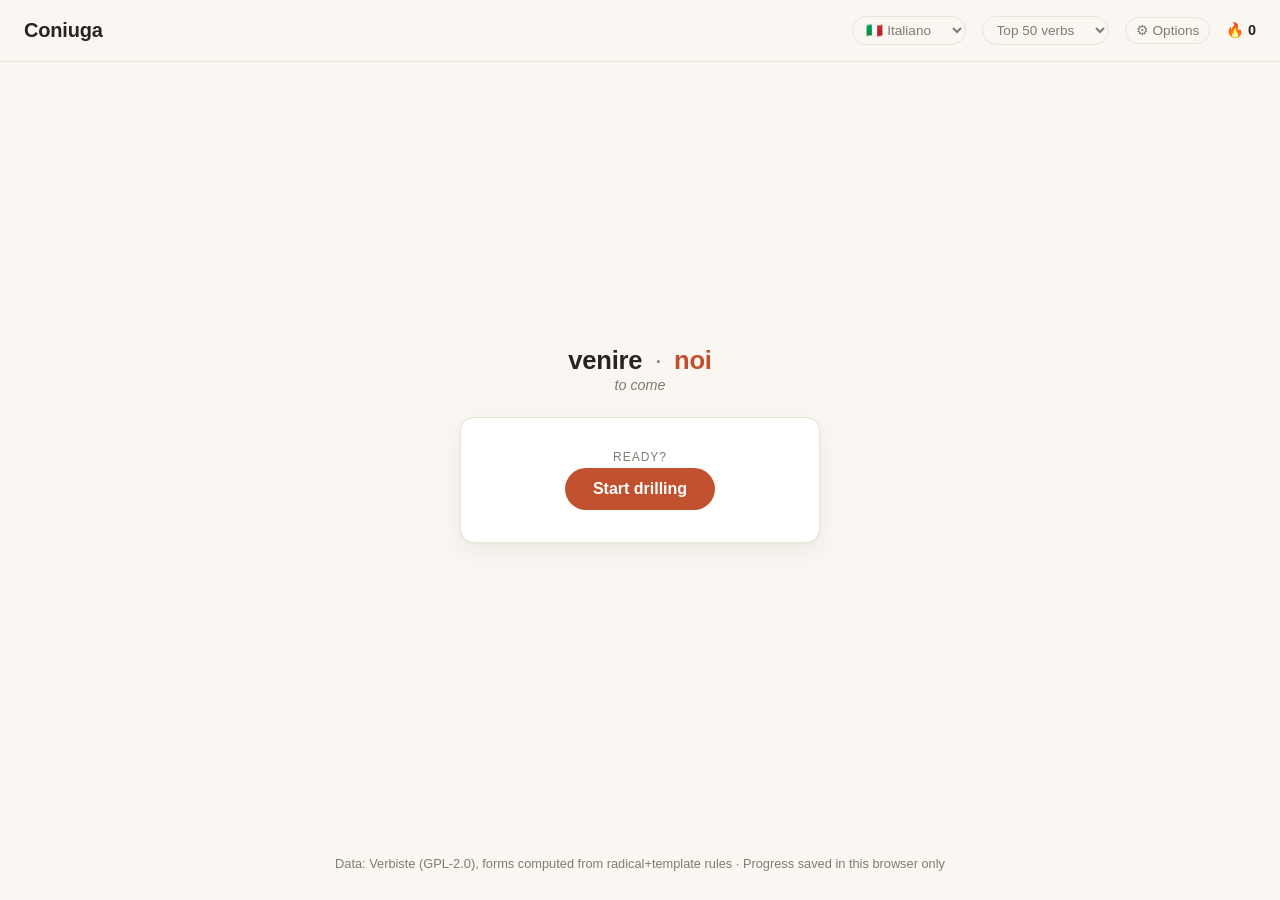
==== commit 486f352c: "Don't disrupt the round when the verb list size just expanded The verb-list-size change handler alwa" ====
--- a/coniuga-standalone.html
+++ b/coniuga-standalone.html
@@ -788,10 +788,12 @@
 els.verbListSize.addEventListener("change", () => {
   safeSet(TIER_KEY, els.verbListSize.value);
   applyTierSize();
-  // The current round's verb may not be in the new (possibly smaller) pool
-  // any more -- re-pick immediately rather than leaving an out-of-pool verb
-  // on screen until the round happens to finish naturally.
-  if (allVerbs.length) prepareRound();
+  // Only disrupt the current round if its verb actually fell out of the new
+  // (possibly smaller) pool. Expanding the pool (e.g. 20 -> 100) never
+  // invalidates the current selection, so it should stay exactly as-is --
+  // no reason to jump to a different verb just because more became available.
+  const verbStillValid = round && verbs.some((v) => v.infinitive === round.verb.infinitive);
+  if (allVerbs.length && !verbStillValid) prepareRound();
 });
 
 function initWithData(data) {
